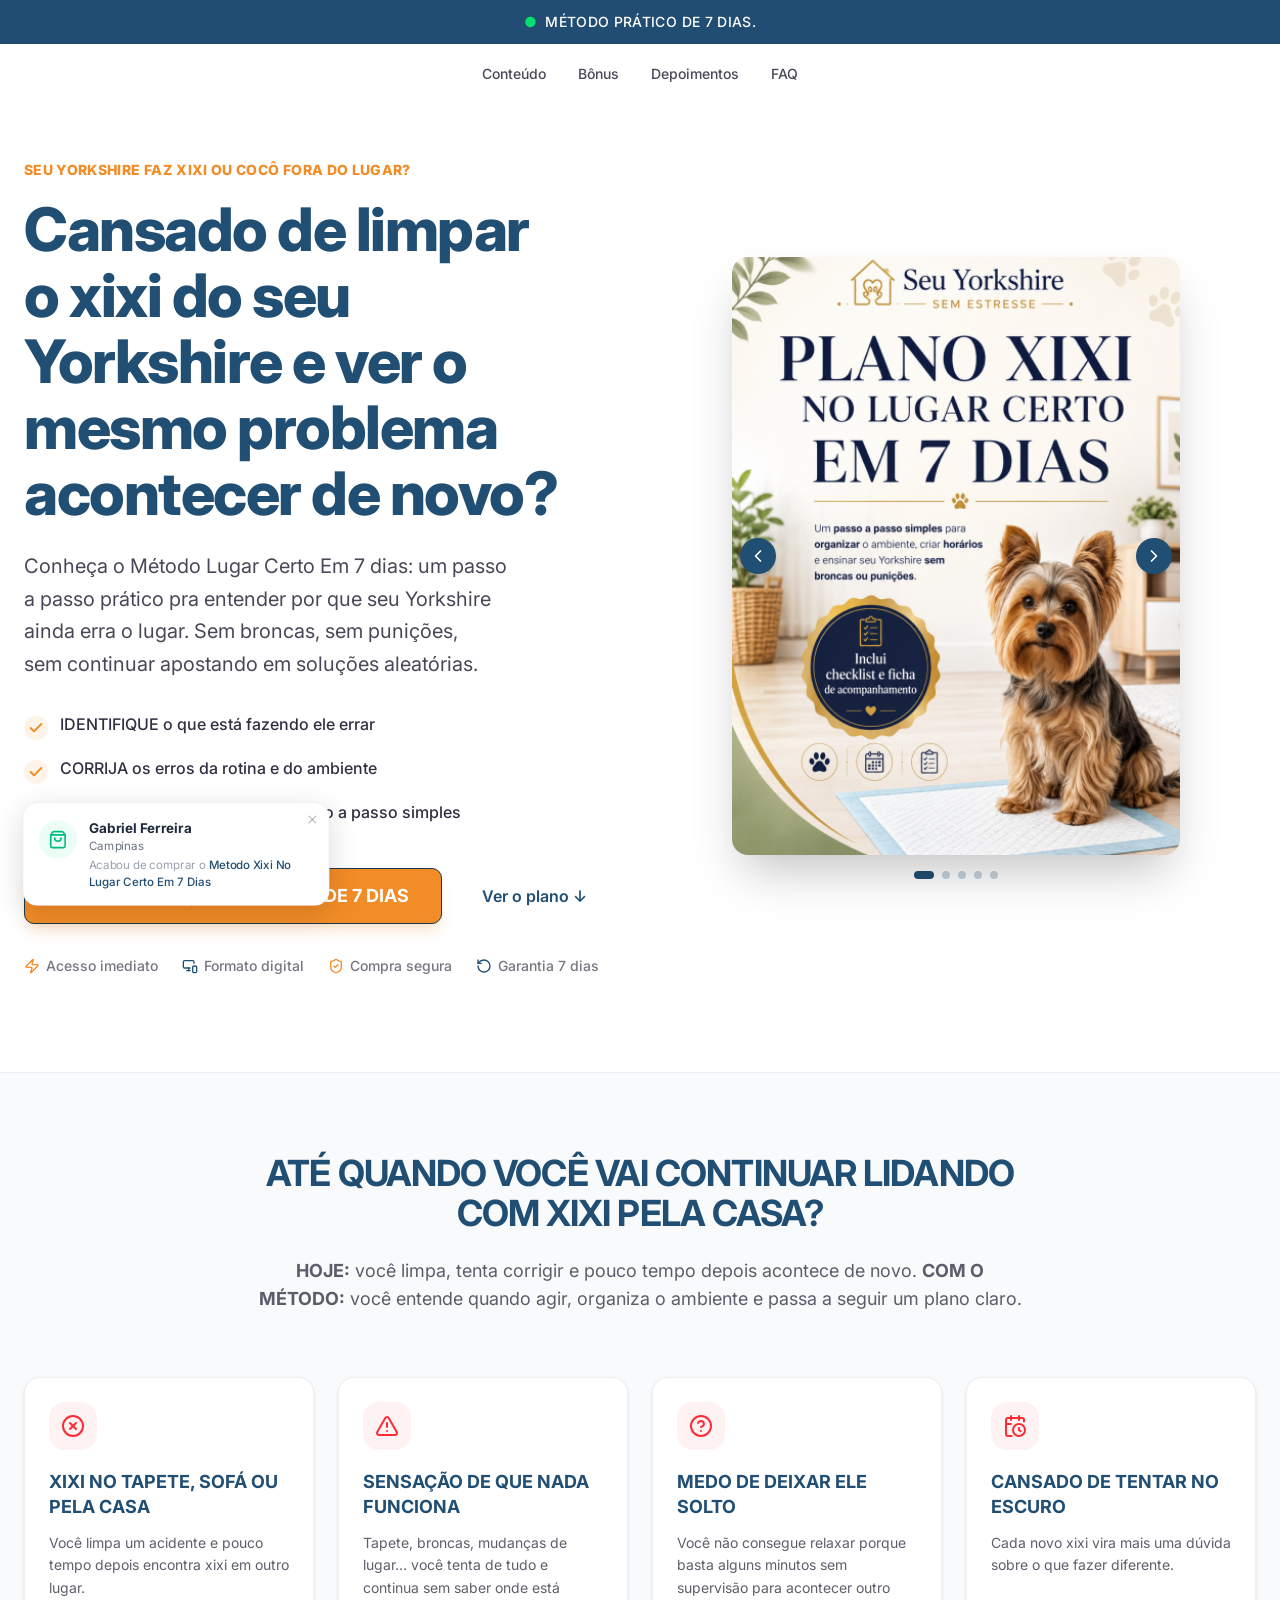
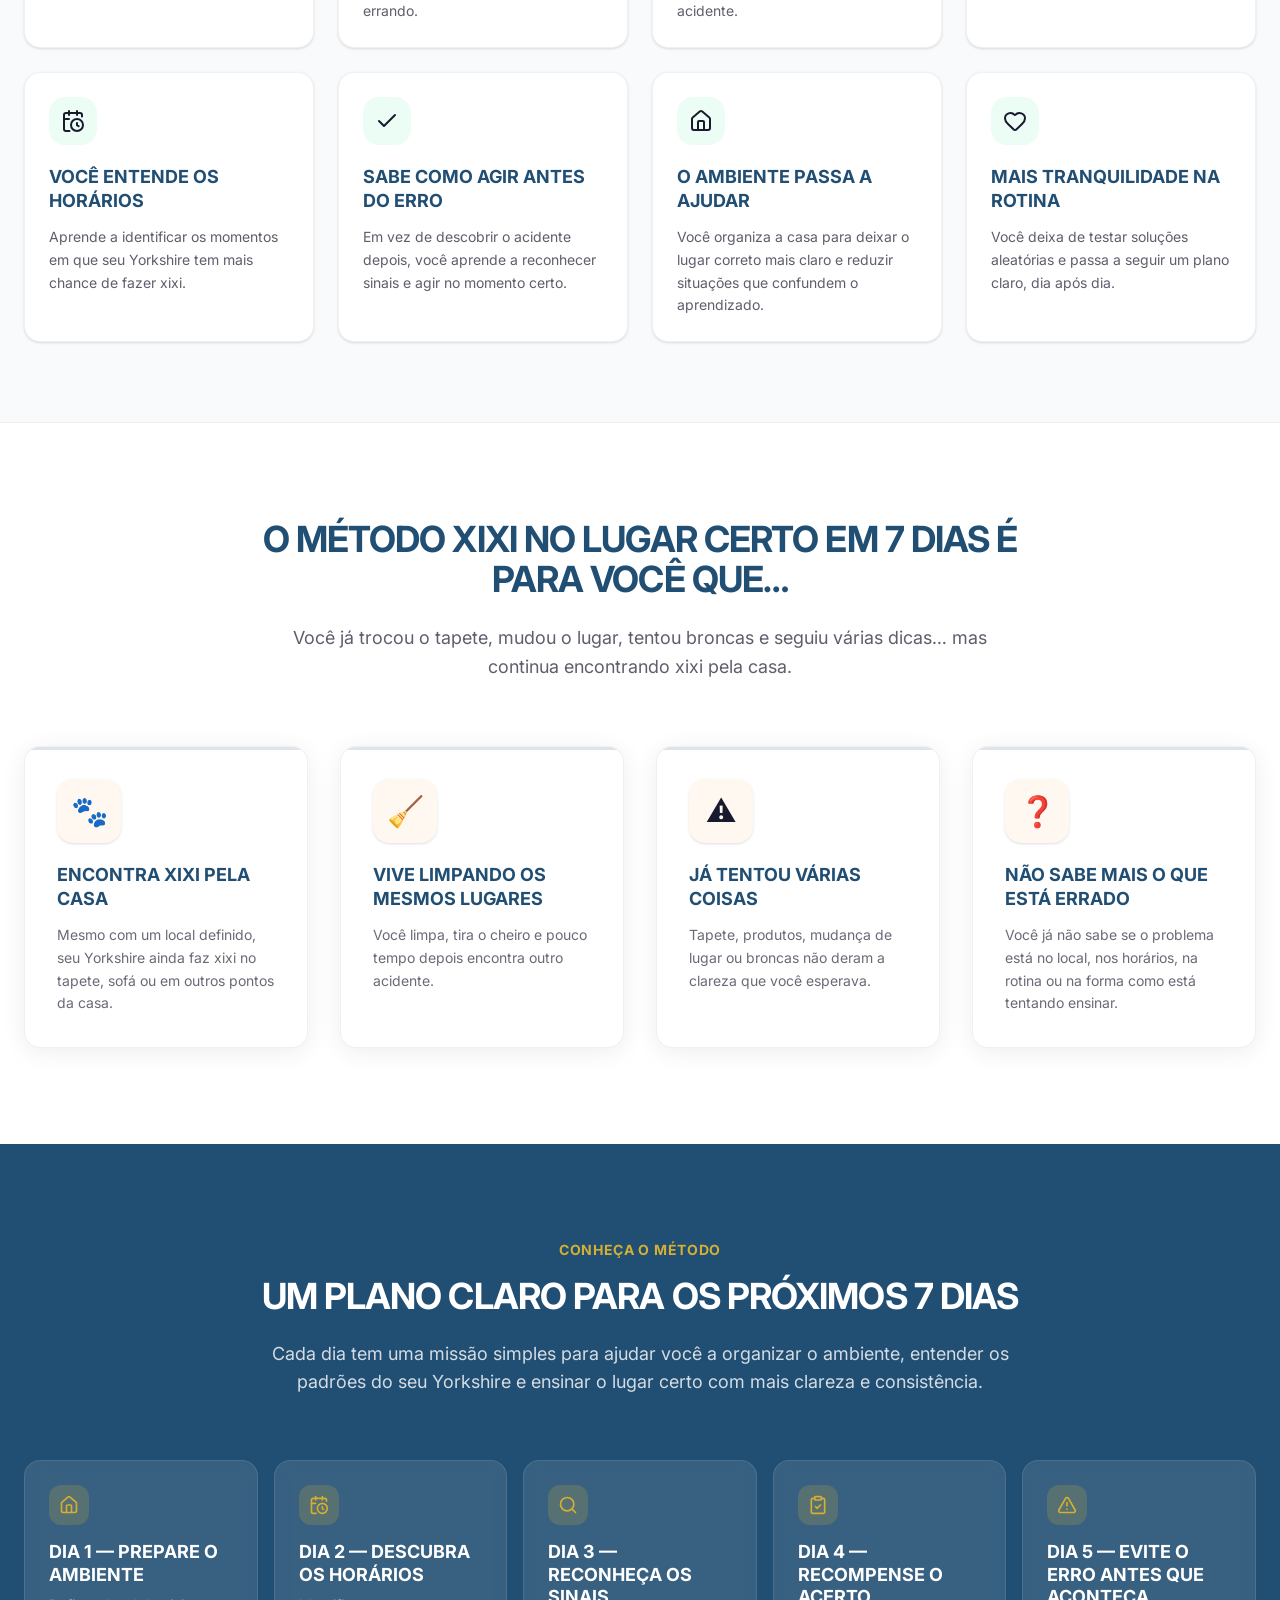
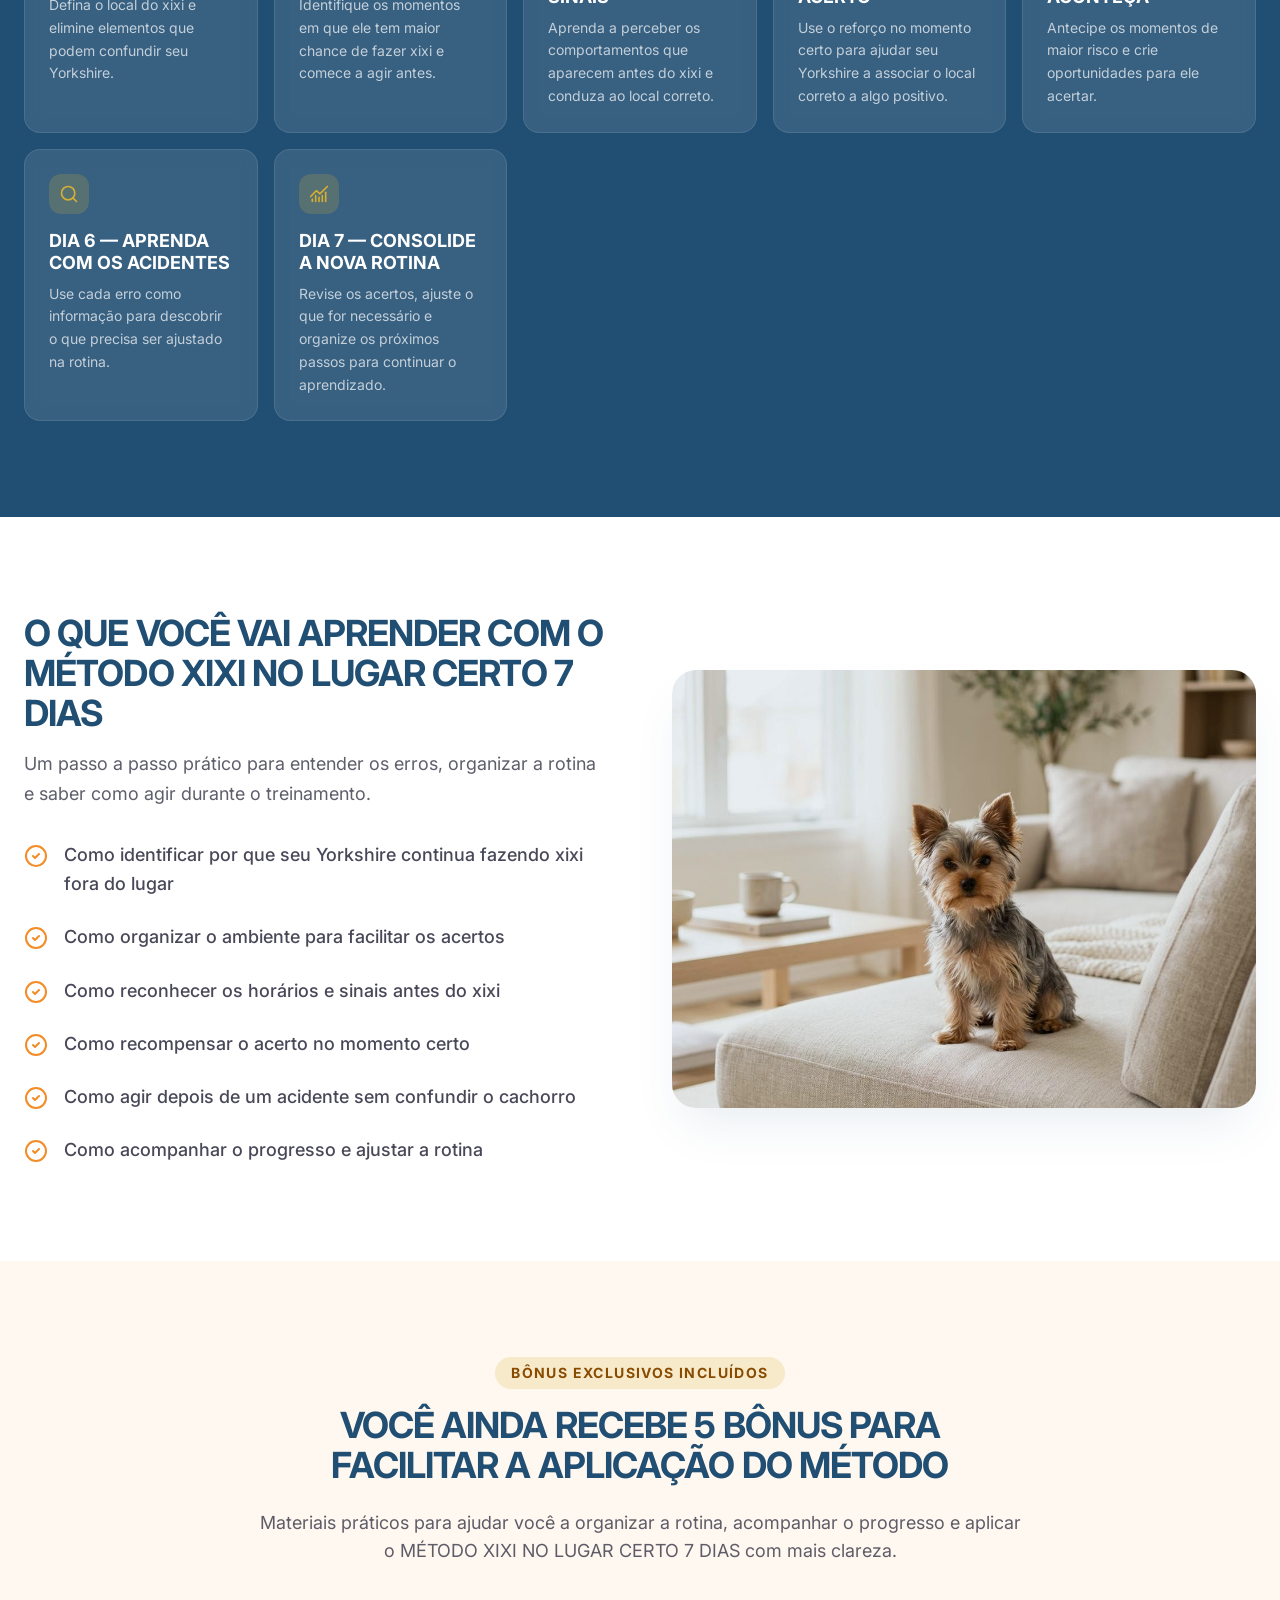
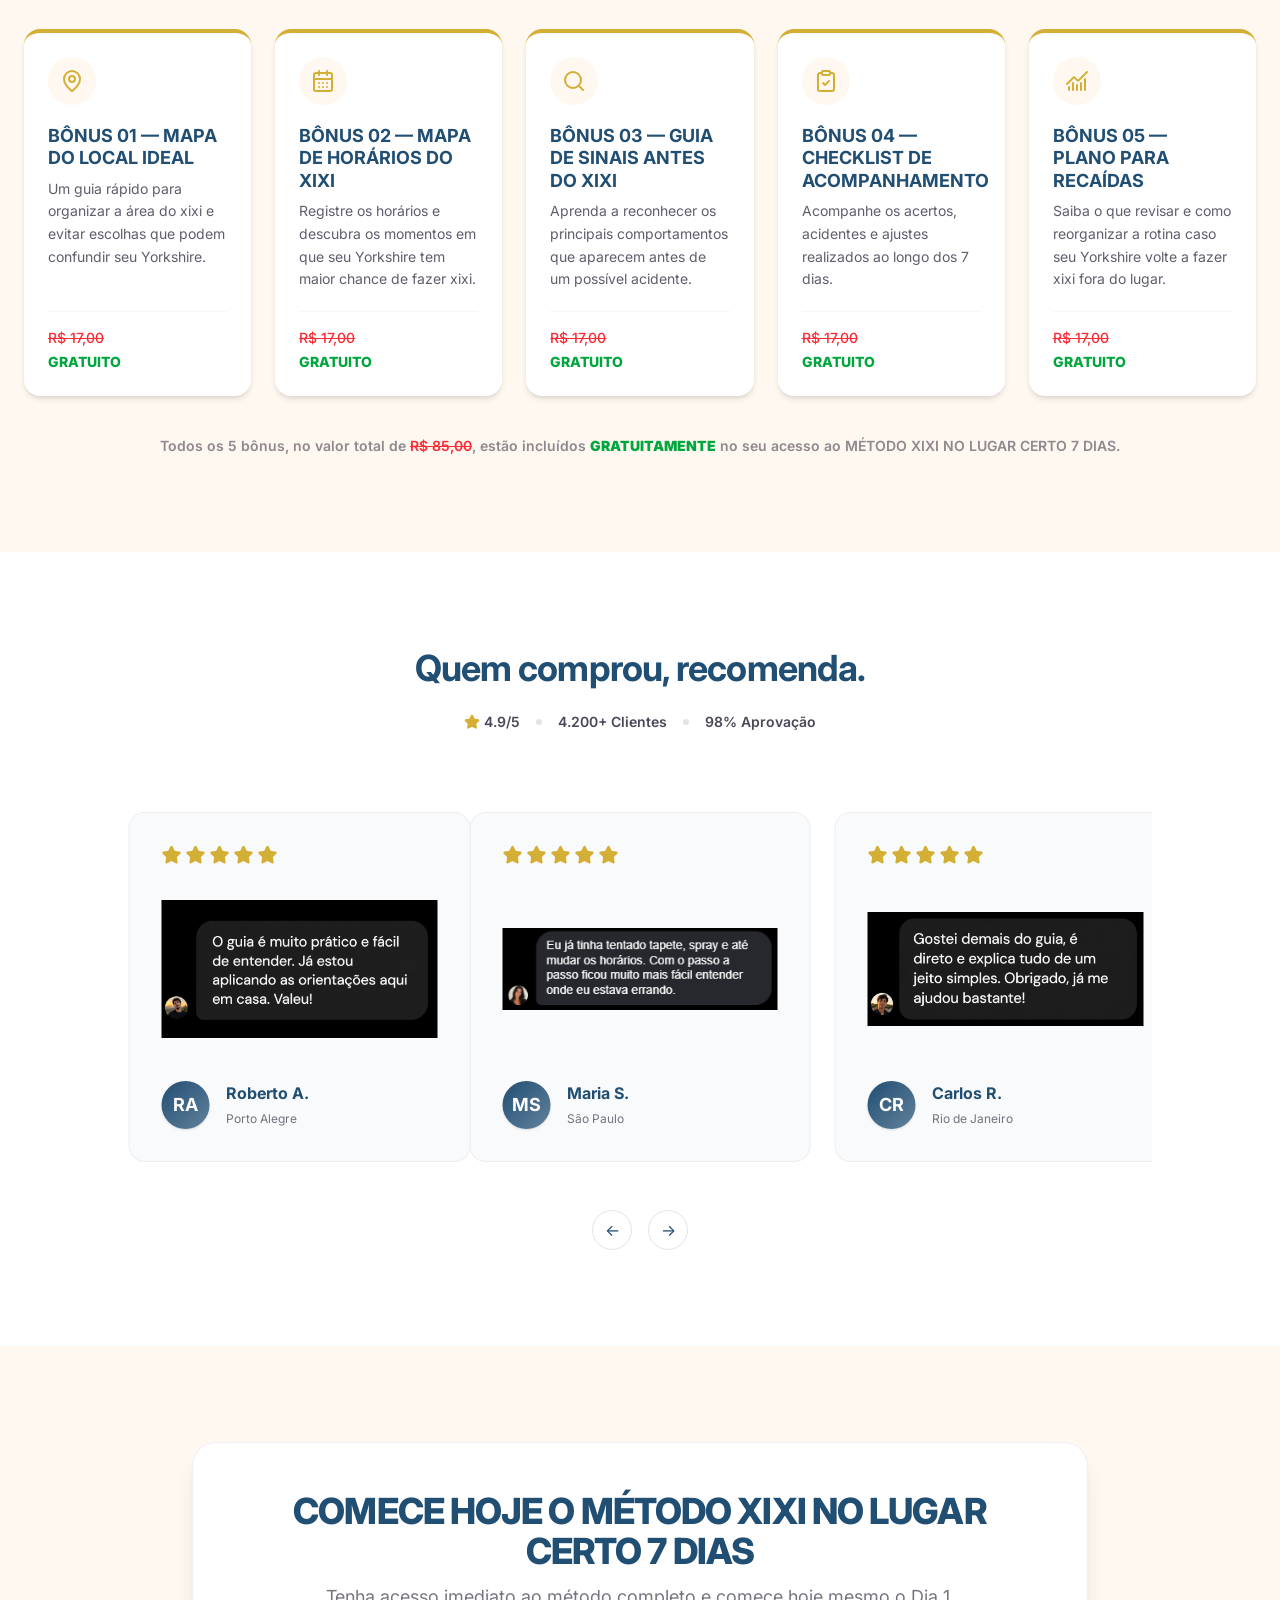
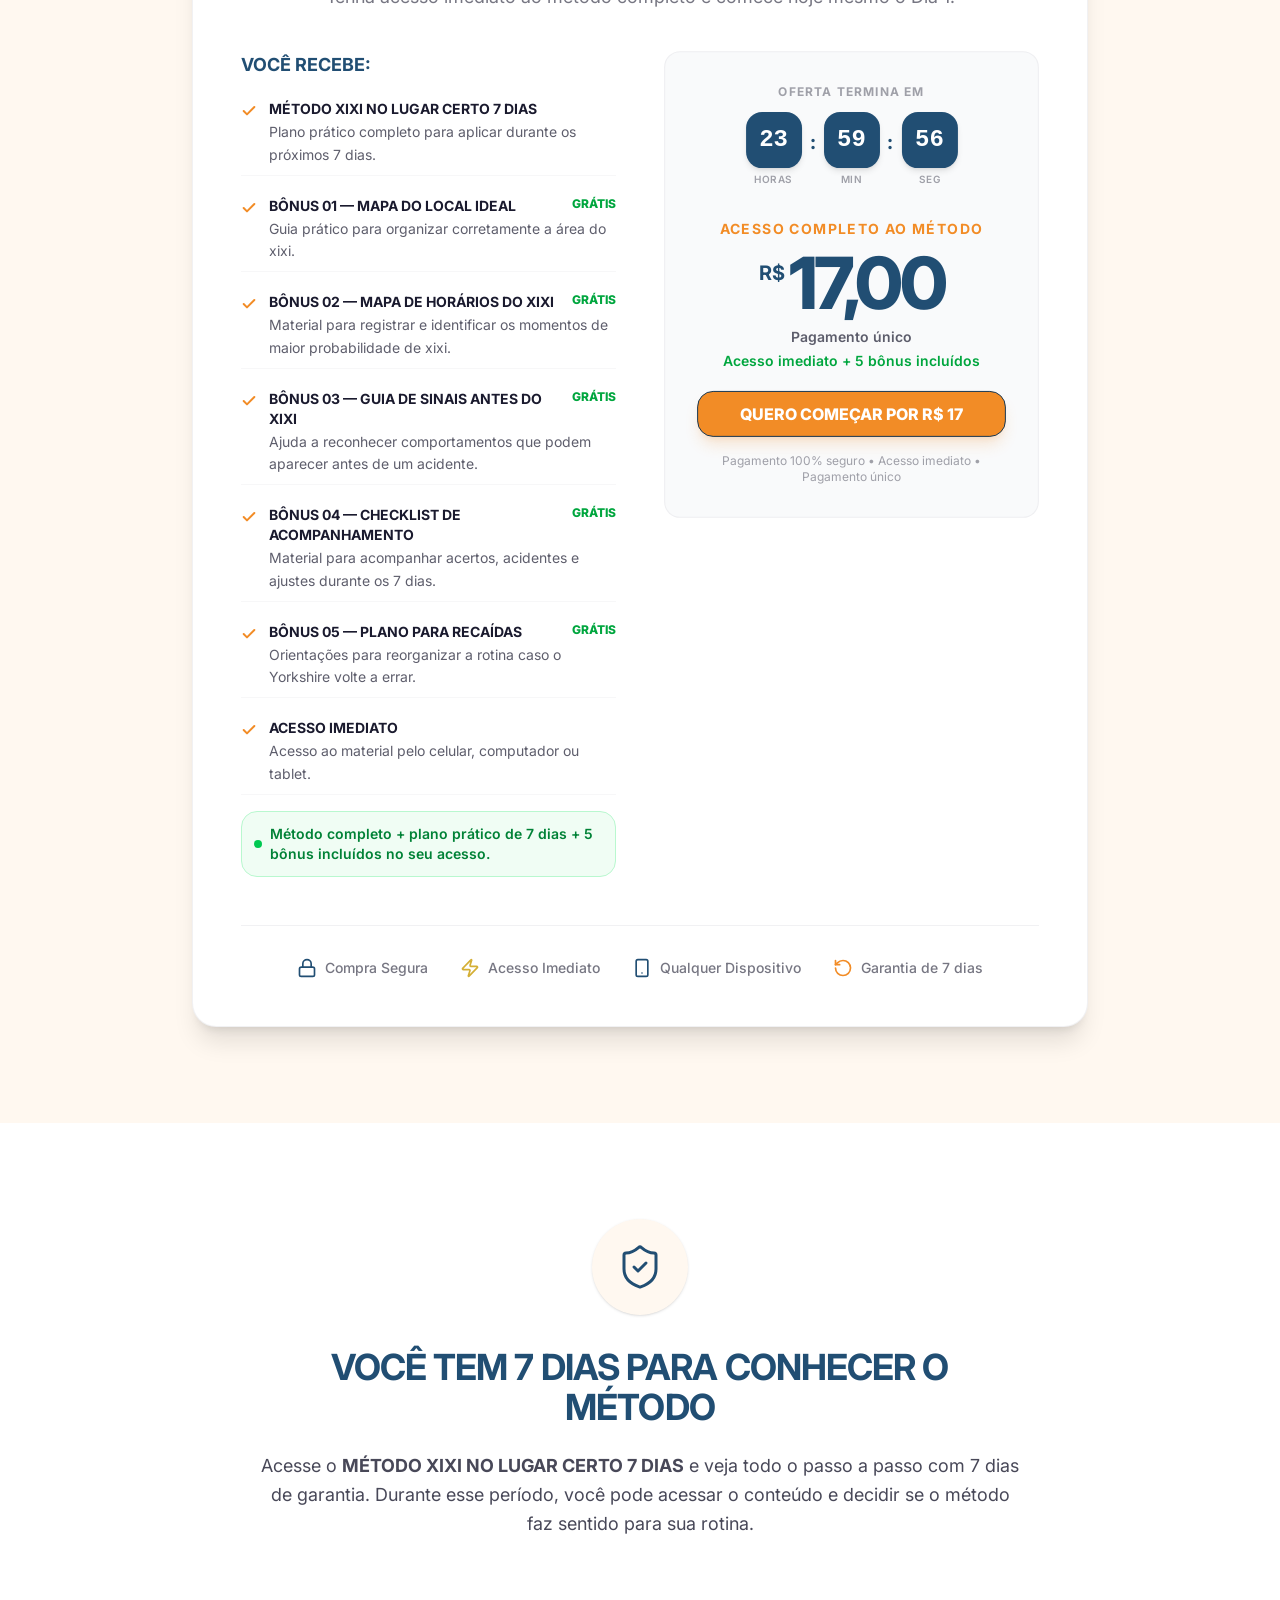
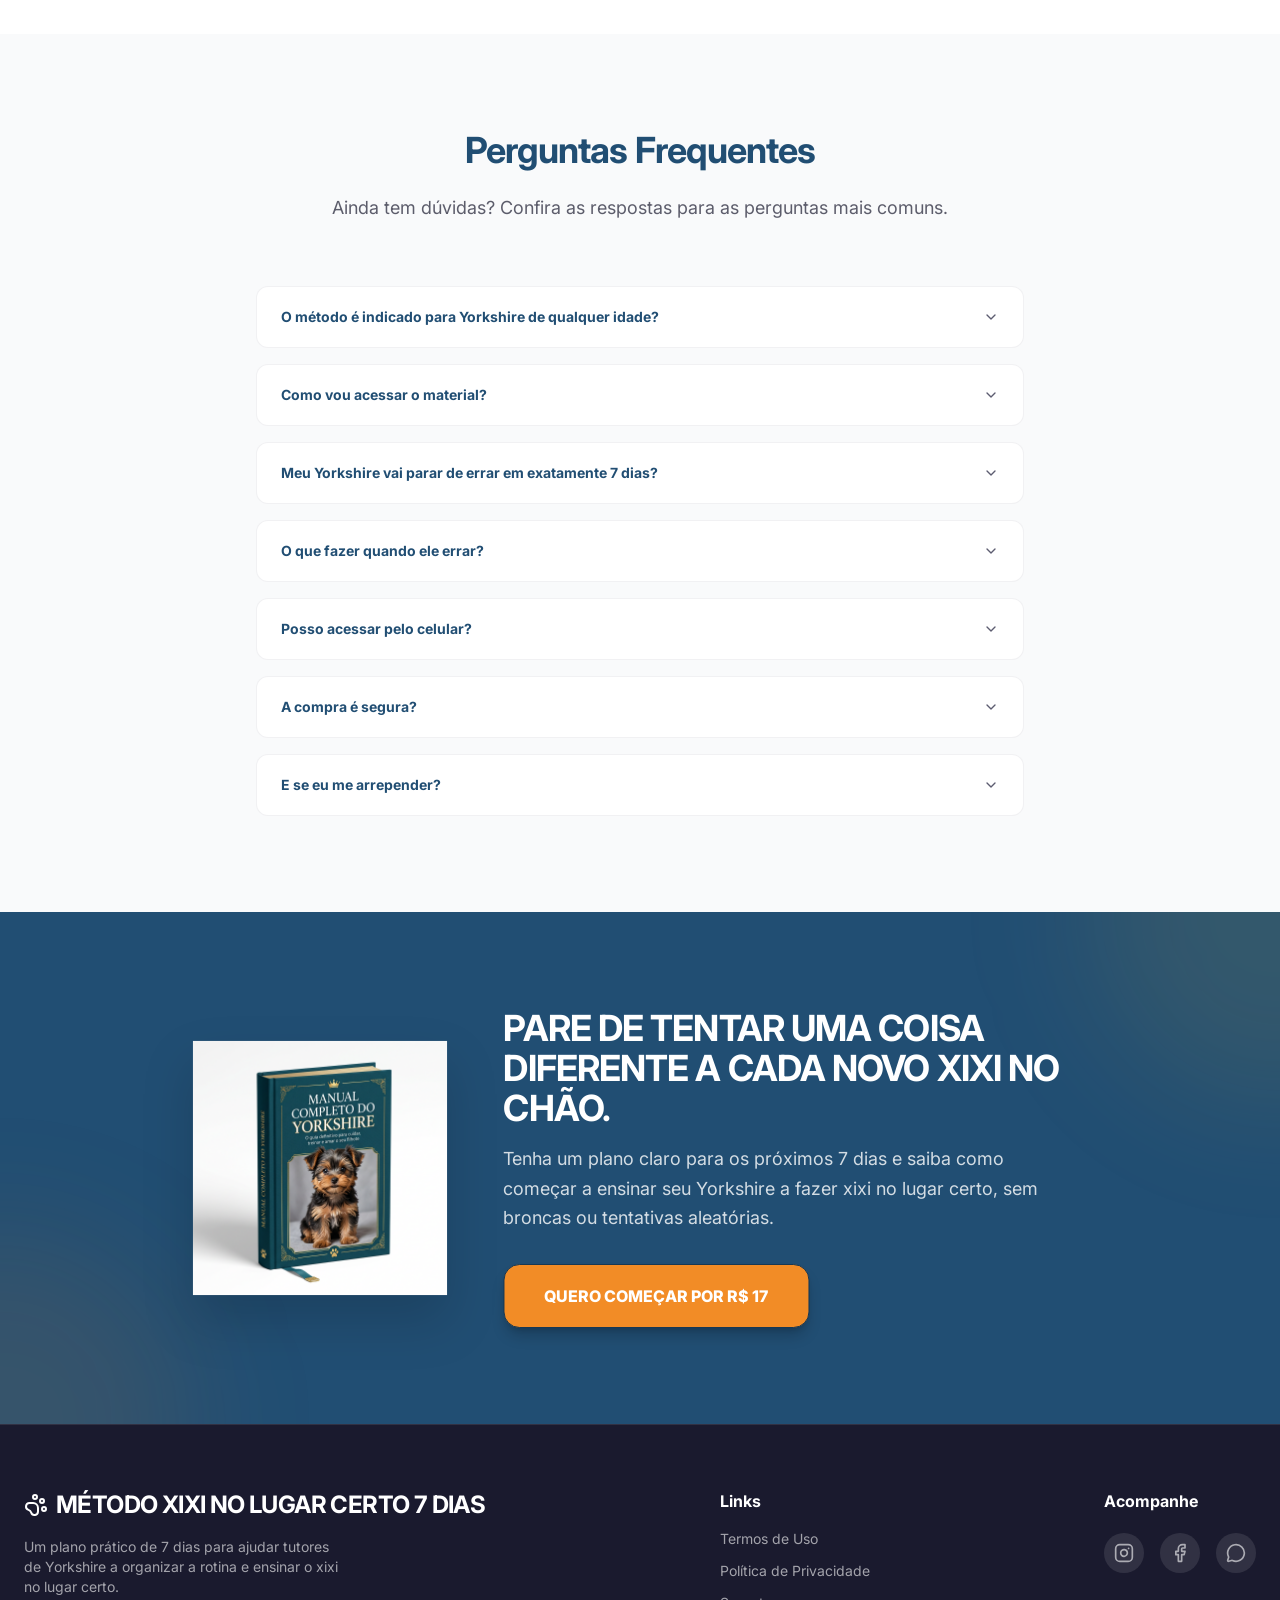
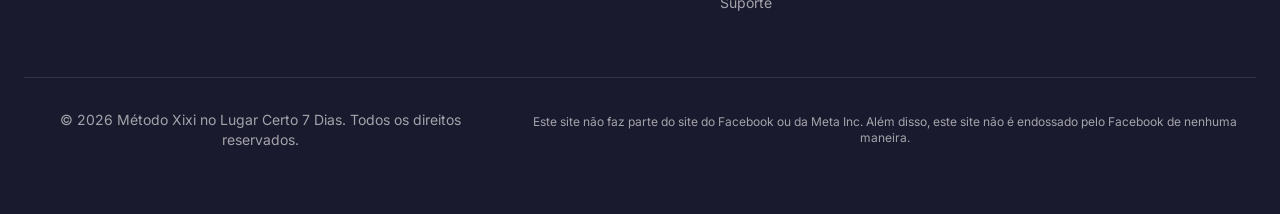
==== index.html @ b900b5ef "Publica site final" ====
<!doctype html>
<html lang="pt-BR">
  <head>
    <meta charset="UTF-8" />
    <meta name="viewport" content="width=device-width, initial-scale=1.0, maximum-scale=1.0, user-scalable=no" />
    <title>Manual Completo do Yorkshire Terrier | Guia Premium de Cuidados</title>
    <meta name="description" content="Aprenda tudo sobre alimentação, educação, saúde e rotina do seu Yorkshire. Guia completo com mais de 4.200 tutores satisfeitos." />
    <meta property="og:title" content="Manual Completo do Yorkshire Terrier" />
    <meta property="og:description" content="Guia completo com mais de 4.200 tutores satisfeitos." />
    <meta property="og:type" content="website" />
    <!-- Meta Pixel Code -->
    <script>
    !function(f,b,e,v,n,t,s)
    {if(f.fbq)return;n=f.fbq=function(){n.callMethod?
    n.callMethod.apply(n,arguments):n.queue.push(arguments)};
    if(!f._fbq)f._fbq=n;n.push=n;n.loaded=!0;n.version='2.0';
    n.queue=[];t=b.createElement(e);t.async=!0;
    t.src=v;s=b.getElementsByTagName(e)[0];
    s.parentNode.insertBefore(t,s)}(window, document,'script',
    'https://connect.facebook.net/en_US/fbevents.js');
    fbq('init', '1737815324204688');
    fbq('track', 'PageView');
    </script>
    <!-- End Meta Pixel Code -->
    <script type="module" crossorigin src="/assets/index-HGggPgaf.js"></script>
    <link rel="stylesheet" crossorigin href="/assets/index-C_XGtfu9.css">
  </head>
  <body>
    <noscript>
      <img
        height="1"
        width="1"
        style="display:none"
        src="https://www.facebook.com/tr?id=1737815324204688&ev=PageView&noscript=1"
        alt=""
      />
    </noscript>
    <div id="root"></div>
    <!-- UTMify -->
    <script
      src="https://cdn.utmify.com.br/scripts/utms/latest.js"
      data-utmify-prevent-xcod-sck
      data-utmify-prevent-subids
      async
      defer
    ></script>
  </body>
</html>
---- assets/index-C_XGtfu9.css ----
@import"https://fonts.googleapis.com/css2?family=Inter:wght@400;500;600;700;800&display=swap";@layer components;@layer properties{@supports (((-webkit-hyphens:none)) and (not (margin-trim:inline))) or ((-moz-orient:inline) and (not (color:rgb(from red r g b)))){*,:before,:after,::backdrop{--tw-translate-x:0;--tw-translate-y:0;--tw-translate-z:0;--tw-scale-x:1;--tw-scale-y:1;--tw-scale-z:1;--tw-rotate-x:initial;--tw-rotate-y:initial;--tw-rotate-z:initial;--tw-skew-x:initial;--tw-skew-y:initial;--tw-pan-x:initial;--tw-pan-y:initial;--tw-pinch-zoom:initial;--tw-space-y-reverse:0;--tw-space-x-reverse:0;--tw-divide-x-reverse:0;--tw-border-style:solid;--tw-divide-y-reverse:0;--tw-gradient-position:initial;--tw-gradient-from:#0000;--tw-gradient-via:#0000;--tw-gradient-to:#0000;--tw-gradient-stops:initial;--tw-gradient-via-stops:initial;--tw-gradient-from-position:0%;--tw-gradient-via-position:50%;--tw-gradient-to-position:100%;--tw-leading:initial;--tw-font-weight:initial;--tw-tracking:initial;--tw-ordinal:initial;--tw-slashed-zero:initial;--tw-numeric-figure:initial;--tw-numeric-spacing:initial;--tw-numeric-fraction:initial;--tw-shadow:0 0 #0000;--tw-shadow-color:initial;--tw-shadow-alpha:100%;--tw-inset-shadow:0 0 #0000;--tw-inset-shadow-color:initial;--tw-inset-shadow-alpha:100%;--tw-ring-color:initial;--tw-ring-shadow:0 0 #0000;--tw-inset-ring-color:initial;--tw-inset-ring-shadow:0 0 #0000;--tw-ring-inset:initial;--tw-ring-offset-width:0px;--tw-ring-offset-color:#fff;--tw-ring-offset-shadow:0 0 #0000;--tw-outline-style:solid;--tw-blur:initial;--tw-brightness:initial;--tw-contrast:initial;--tw-grayscale:initial;--tw-hue-rotate:initial;--tw-invert:initial;--tw-opacity:initial;--tw-saturate:initial;--tw-sepia:initial;--tw-drop-shadow:initial;--tw-drop-shadow-color:initial;--tw-drop-shadow-alpha:100%;--tw-drop-shadow-size:initial;--tw-backdrop-blur:initial;--tw-backdrop-brightness:initial;--tw-backdrop-contrast:initial;--tw-backdrop-grayscale:initial;--tw-backdrop-hue-rotate:initial;--tw-backdrop-invert:initial;--tw-backdrop-opacity:initial;--tw-backdrop-saturate:initial;--tw-backdrop-sepia:initial;--tw-duration:initial;--tw-ease:initial;--tw-content:"";--tw-animation-delay:0s;--tw-animation-direction:normal;--tw-animation-duration:initial;--tw-animation-fill-mode:none;--tw-animation-iteration-count:1;--tw-enter-blur:0;--tw-enter-opacity:1;--tw-enter-rotate:0;--tw-enter-scale:1;--tw-enter-translate-x:0;--tw-enter-translate-y:0;--tw-exit-blur:0;--tw-exit-opacity:1;--tw-exit-rotate:0;--tw-exit-scale:1;--tw-exit-translate-x:0;--tw-exit-translate-y:0}}}@layer theme{:root,:host{--color-red-50:oklch(97.1% .013 17.38);--color-red-300:oklch(80.8% .114 19.571);--color-red-400:oklch(70.4% .191 22.216);--color-red-500:oklch(63.7% .237 25.331);--color-red-600:oklch(57.7% .245 27.325);--color-yellow-800:oklch(47.6% .114 61.907);--color-green-50:oklch(98.2% .018 155.826);--color-green-200:oklch(92.5% .084 155.995);--color-green-400:oklch(79.2% .209 151.711);--color-green-500:oklch(72.3% .219 149.579);--color-green-600:oklch(62.7% .194 149.214);--color-green-700:oklch(52.7% .154 150.069);--color-emerald-50:oklch(97.9% .021 166.113);--color-emerald-500:oklch(69.6% .17 162.48);--color-gray-50:oklch(98.5% .002 247.839);--color-gray-300:oklch(87.2% .01 258.338);--color-gray-400:oklch(70.7% .022 261.325);--color-gray-500:oklch(55.1% .027 264.364);--color-gray-600:oklch(44.6% .03 256.802);--color-gray-800:oklch(27.8% .033 256.848);--color-gray-900:oklch(21% .034 264.665);--color-black:#000;--color-white:#fff;--spacing:.25rem;--container-xs:20rem;--container-sm:24rem;--container-md:28rem;--container-lg:32rem;--container-xl:36rem;--container-2xl:42rem;--container-3xl:48rem;--container-4xl:56rem;--container-5xl:64rem;--text-xs:.75rem;--text-xs--line-height:calc(1 / .75);--text-sm:.875rem;--text-sm--line-height:calc(1.25 / .875);--text-base:1rem;--text-base--line-height: 1.5 ;--text-lg:1.125rem;--text-lg--line-height:calc(1.75 / 1.125);--text-xl:1.25rem;--text-xl--line-height:calc(1.75 / 1.25);--text-2xl:1.5rem;--text-2xl--line-height:calc(2 / 1.5);--text-3xl:1.875rem;--text-3xl--line-height: 1.2 ;--text-4xl:2.25rem;--text-4xl--line-height:calc(2.5 / 2.25);--text-5xl:3rem;--text-5xl--line-height:1;--text-6xl:3.75rem;--text-6xl--line-height:1;--text-7xl:4.5rem;--text-7xl--line-height:1;--font-weight-normal:400;--font-weight-medium:500;--font-weight-semibold:600;--font-weight-bold:700;--font-weight-extrabold:800;--tracking-tighter:-.05em;--tracking-tight:-.025em;--tracking-wide:.025em;--tracking-wider:.05em;--tracking-widest:.1em;--leading-tight:1.25;--leading-snug:1.375;--leading-normal:1.5;--leading-relaxed:1.625;--radius-2xl:1rem;--radius-3xl:1.5rem;--drop-shadow-2xl:0 25px 25px #00000026;--ease-in:cubic-bezier(.4, 0, 1, 1);--ease-out:cubic-bezier(0, 0, .2, 1);--ease-in-out:cubic-bezier(.4, 0, .2, 1);--animate-spin:spin 1s linear infinite;--animate-pulse:pulse 2s cubic-bezier(.4, 0, .6, 1) infinite;--blur-sm:8px;--blur-md:12px;--blur-2xl:40px;--blur-3xl:64px;--aspect-video:16 / 9;--default-transition-duration:.15s;--default-transition-timing-function:cubic-bezier(.4, 0, .2, 1);--default-font-family:var(--app-font-sans);--default-mono-font-family:var(--app-font-mono);--color-border:hsl(var(--border))}}@layer base{*,:after,:before,::backdrop{box-sizing:border-box;border:0 solid;margin:0;padding:0}::file-selector-button{box-sizing:border-box;border:0 solid;margin:0;padding:0}html,:host{-webkit-text-size-adjust:100%;tab-size:4;line-height:1.5;font-family:var(--default-font-family,ui-sans-serif, system-ui, sans-serif, "Apple Color Emoji", "Segoe UI Emoji", "Segoe UI Symbol", "Noto Color Emoji");font-feature-settings:var(--default-font-feature-settings,normal);font-variation-settings:var(--default-font-variation-settings,normal);-webkit-tap-highlight-color:transparent}hr{height:0;color:inherit;border-top-width:1px}abbr:where([title]){-webkit-text-decoration:underline dotted;text-decoration:underline dotted}h1,h2,h3,h4,h5,h6{font-size:inherit;font-weight:inherit}a{color:inherit;-webkit-text-decoration:inherit;text-decoration:inherit}b,strong{font-weight:bolder}code,kbd,samp,pre{font-family:var(--default-mono-font-family,ui-monospace, SFMono-Regular, Menlo, Monaco, Consolas, "Liberation Mono", "Courier New", monospace);font-feature-settings:var(--default-mono-font-feature-settings,normal);font-variation-settings:var(--default-mono-font-variation-settings,normal);font-size:1em}small{font-size:80%}sub,sup{vertical-align:baseline;font-size:75%;line-height:0;position:relative}sub{bottom:-.25em}sup{top:-.5em}table{text-indent:0;border-color:inherit;border-collapse:collapse}:-moz-focusring{outline:auto}progress{vertical-align:baseline}summary{display:list-item}ol,ul,menu{list-style:none}img,svg,video,canvas,audio,iframe,embed,object{vertical-align:middle;display:block}img,video{max-width:100%;height:auto}button,input,select,optgroup,textarea{font:inherit;font-feature-settings:inherit;font-variation-settings:inherit;letter-spacing:inherit;color:inherit;opacity:1;background-color:#0000;border-radius:0}::file-selector-button{font:inherit;font-feature-settings:inherit;font-variation-settings:inherit;letter-spacing:inherit;color:inherit;opacity:1;background-color:#0000;border-radius:0}:where(select:is([multiple],[size])) optgroup{font-weight:bolder}:where(select:is([multiple],[size])) optgroup option{padding-inline-start:20px}::file-selector-button{margin-inline-end:4px}::placeholder{opacity:1}@supports (not ((-webkit-appearance:-apple-pay-button))) or (contain-intrinsic-size:1px){::placeholder{color:currentColor}@supports (color:color-mix(in lab,red,red)){::placeholder{color:color-mix(in oklab,currentcolor 50%,transparent)}}}textarea{resize:vertical}::-webkit-search-decoration{-webkit-appearance:none}::-webkit-date-and-time-value{min-height:1lh;text-align:inherit}::-webkit-datetime-edit{display:inline-flex}::-webkit-datetime-edit-fields-wrapper{padding:0}::-webkit-datetime-edit{padding-block:0}::-webkit-datetime-edit-year-field{padding-block:0}::-webkit-datetime-edit-month-field{padding-block:0}::-webkit-datetime-edit-day-field{padding-block:0}::-webkit-datetime-edit-hour-field{padding-block:0}::-webkit-datetime-edit-minute-field{padding-block:0}::-webkit-datetime-edit-second-field{padding-block:0}::-webkit-datetime-edit-millisecond-field{padding-block:0}::-webkit-datetime-edit-meridiem-field{padding-block:0}::-webkit-calendar-picker-indicator{line-height:1}:-moz-ui-invalid{box-shadow:none}button,input:where([type=button],[type=reset],[type=submit]){appearance:button}::file-selector-button{appearance:button}::-webkit-inner-spin-button{height:auto}::-webkit-outer-spin-button{height:auto}[hidden]:where(:not([hidden=until-found])){display:none!important}*{border-color:hsl(var(--border))}body{background-color:hsl(var(--background));font-family:var(--app-font-sans);color:hsl(var(--foreground));-webkit-font-smoothing:antialiased;-moz-osx-font-smoothing:grayscale}body ::selection{background-color:hsl(var(--primary))}@supports (color:color-mix(in lab,red,red)){body ::selection{background-color:color-mix(in oklab,hsl(var(--primary)) 20%,transparent)}}body::selection{background-color:hsl(var(--primary))}@supports (color:color-mix(in lab,red,red)){body::selection{background-color:color-mix(in oklab,hsl(var(--primary)) 20%,transparent)}}body ::selection{color:hsl(var(--primary))}body::selection{color:hsl(var(--primary))}html{scroll-behavior:smooth}}@layer utilities{.\@container\/field-group{container:field-group/inline-size}.\@container{container-type:inline-size}.pointer-events-auto{pointer-events:auto}.pointer-events-none{pointer-events:none}.collapse{visibility:collapse}.invisible{visibility:hidden}.visible{visibility:visible}.sr-only{clip-path:inset(50%);white-space:nowrap;border-width:0;width:1px;height:1px;margin:-1px;padding:0;position:absolute;overflow:hidden}.not-sr-only{clip-path:none;white-space:normal;width:auto;height:auto;margin:0;padding:0;position:static;overflow:visible}.absolute{position:absolute}.fixed{position:fixed}.relative{position:relative}.static{position:static}.sticky{position:sticky}.inset-0{inset:0}.inset-x-0{inset-inline:0}.inset-y-0{inset-block:0}.-top-6{top:calc(var(--spacing) * -6)}.-top-12{top:calc(var(--spacing) * -12)}.top-0{top:0}.top-1\.5{top:calc(var(--spacing) * 1.5)}.top-1\/2{top:50%}.top-2{top:calc(var(--spacing) * 2)}.top-2\.5{top:calc(var(--spacing) * 2.5)}.top-3\.5{top:calc(var(--spacing) * 3.5)}.top-4{top:calc(var(--spacing) * 4)}.top-11{top:calc(var(--spacing) * 11)}.top-\[1px\]{top:1px}.top-\[50\%\]{top:50%}.top-\[60\%\]{top:60%}.top-full{top:100%}.-right-6{right:calc(var(--spacing) * -6)}.-right-12{right:calc(var(--spacing) * -12)}.right-0{right:0}.right-1{right:var(--spacing)}.right-2{right:calc(var(--spacing) * 2)}.right-2\.5{right:calc(var(--spacing) * 2.5)}.right-3{right:calc(var(--spacing) * 3)}.right-4{right:calc(var(--spacing) * 4)}.-bottom-6{bottom:calc(var(--spacing) * -6)}.-bottom-12{bottom:calc(var(--spacing) * -12)}.bottom-0{bottom:0}.bottom-6{bottom:calc(var(--spacing) * 6)}.-left-6{left:calc(var(--spacing) * -6)}.-left-12{left:calc(var(--spacing) * -12)}.left-0{left:0}.left-1\/2{left:50%}.left-2{left:calc(var(--spacing) * 2)}.left-4{left:calc(var(--spacing) * 4)}.left-\[50\%\]{left:50%}.isolate{isolation:isolate}.isolation-auto{isolation:auto}.-z-10{z-index:-10}.z-10{z-index:10}.z-20{z-index:20}.z-40{z-index:40}.z-50{z-index:50}.z-\[1\]{z-index:1}.z-\[60\]{z-index:60}.z-\[100\]{z-index:100}.z-\[9999\]{z-index:9999}.order-first{order:-9999}.order-last{order:9999}.container{width:100%}@media(min-width:40rem){.container{max-width:40rem}}@media(min-width:48rem){.container{max-width:48rem}}@media(min-width:64rem){.container{max-width:64rem}}@media(min-width:80rem){.container{max-width:80rem}}@media(min-width:96rem){.container{max-width:96rem}}.\!m-0{margin:0!important}.-mx-1{margin-inline:calc(var(--spacing) * -1)}.mx-2{margin-inline:calc(var(--spacing) * 2)}.mx-3\.5{margin-inline:calc(var(--spacing) * 3.5)}.mx-4{margin-inline:calc(var(--spacing) * 4)}.mx-auto{margin-inline:auto}.-my-2{margin-block:calc(var(--spacing) * -2)}.my-0{margin-block:0}.my-0\.5{margin-block:calc(var(--spacing) * .5)}.my-1{margin-block:var(--spacing)}.prose{color:var(--tw-prose-body);max-width:65ch}.prose :where(p):not(:where([class~=not-prose],[class~=not-prose] *)){margin-top:1.25em;margin-bottom:1.25em}.prose :where([class~=lead]):not(:where([class~=not-prose],[class~=not-prose] *)){color:var(--tw-prose-lead);margin-top:1.2em;margin-bottom:1.2em;font-size:1.25em;line-height:1.6}.prose :where(a):not(:where([class~=not-prose],[class~=not-prose] *)){color:var(--tw-prose-links);font-weight:500;text-decoration:underline}.prose :where(strong):not(:where([class~=not-prose],[class~=not-prose] *)){color:var(--tw-prose-bold);font-weight:600}.prose :where(a strong):not(:where([class~=not-prose],[class~=not-prose] *)),.prose :where(blockquote strong):not(:where([class~=not-prose],[class~=not-prose] *)),.prose :where(thead th strong):not(:where([class~=not-prose],[class~=not-prose] *)){color:inherit}.prose :where(ol):not(:where([class~=not-prose],[class~=not-prose] *)){margin-top:1.25em;margin-bottom:1.25em;padding-inline-start:1.625em;list-style-type:decimal}.prose :where(ol[type=A]):not(:where([class~=not-prose],[class~=not-prose] *)){list-style-type:upper-alpha}.prose :where(ol[type=a]):not(:where([class~=not-prose],[class~=not-prose] *)){list-style-type:lower-alpha}.prose :where(ol[type=A s]):not(:where([class~=not-prose],[class~=not-prose] *)){list-style-type:upper-alpha}.prose :where(ol[type=a s]):not(:where([class~=not-prose],[class~=not-prose] *)){list-style-type:lower-alpha}.prose :where(ol[type=I]):not(:where([class~=not-prose],[class~=not-prose] *)){list-style-type:upper-roman}.prose :where(ol[type=i]):not(:where([class~=not-prose],[class~=not-prose] *)){list-style-type:lower-roman}.prose :where(ol[type=I s]):not(:where([class~=not-prose],[class~=not-prose] *)){list-style-type:upper-roman}.prose :where(ol[type=i s]):not(:where([class~=not-prose],[class~=not-prose] *)){list-style-type:lower-roman}.prose :where(ol[type="1"]):not(:where([class~=not-prose],[class~=not-prose] *)){list-style-type:decimal}.prose :where(ul):not(:where([class~=not-prose],[class~=not-prose] *)){margin-top:1.25em;margin-bottom:1.25em;padding-inline-start:1.625em;list-style-type:disc}.prose :where(ol>li):not(:where([class~=not-prose],[class~=not-prose] *))::marker{color:var(--tw-prose-counters);font-weight:400}.prose :where(ul>li):not(:where([class~=not-prose],[class~=not-prose] *))::marker{color:var(--tw-prose-bullets)}.prose :where(dt):not(:where([class~=not-prose],[class~=not-prose] *)){color:var(--tw-prose-headings);margin-top:1.25em;font-weight:600}.prose :where(hr):not(:where([class~=not-prose],[class~=not-prose] *)){border-color:var(--tw-prose-hr);border-top-width:1px;margin-top:3em;margin-bottom:3em}.prose :where(blockquote):not(:where([class~=not-prose],[class~=not-prose] *)){color:var(--tw-prose-quotes);border-inline-start-width:.25rem;border-inline-start-color:var(--tw-prose-quote-borders);quotes:"“""”""‘""’";margin-top:1.6em;margin-bottom:1.6em;padding-inline-start:1em;font-style:italic;font-weight:500}.prose :where(blockquote p:first-of-type):not(:where([class~=not-prose],[class~=not-prose] *)):before{content:open-quote}.prose :where(blockquote p:last-of-type):not(:where([class~=not-prose],[class~=not-prose] *)):after{content:close-quote}.prose :where(h1):not(:where([class~=not-prose],[class~=not-prose] *)){color:var(--tw-prose-headings);margin-top:0;margin-bottom:.888889em;font-size:2.25em;font-weight:800;line-height:1.11111}.prose :where(h1 strong):not(:where([class~=not-prose],[class~=not-prose] *)){color:inherit;font-weight:900}.prose :where(h2):not(:where([class~=not-prose],[class~=not-prose] *)){color:var(--tw-prose-headings);margin-top:2em;margin-bottom:1em;font-size:1.5em;font-weight:700;line-height:1.33333}.prose :where(h2 strong):not(:where([class~=not-prose],[class~=not-prose] *)){color:inherit;font-weight:800}.prose :where(h3):not(:where([class~=not-prose],[class~=not-prose] *)){color:var(--tw-prose-headings);margin-top:1.6em;margin-bottom:.6em;font-size:1.25em;font-weight:600;line-height:1.6}.prose :where(h3 strong):not(:where([class~=not-prose],[class~=not-prose] *)){color:inherit;font-weight:700}.prose :where(h4):not(:where([class~=not-prose],[class~=not-prose] *)){color:var(--tw-prose-headings);margin-top:1.5em;margin-bottom:.5em;font-weight:600;line-height:1.5}.prose :where(h4 strong):not(:where([class~=not-prose],[class~=not-prose] *)){color:inherit;font-weight:700}.prose :where(img):not(:where([class~=not-prose],[class~=not-prose] *)){margin-top:2em;margin-bottom:2em}.prose :where(picture):not(:where([class~=not-prose],[class~=not-prose] *)){margin-top:2em;margin-bottom:2em;display:block}.prose :where(video):not(:where([class~=not-prose],[class~=not-prose] *)){margin-top:2em;margin-bottom:2em}.prose :where(kbd):not(:where([class~=not-prose],[class~=not-prose] *)){color:var(--tw-prose-kbd);box-shadow:0 0 0 1px var(--tw-prose-kbd-shadows),0 3px 0 var(--tw-prose-kbd-shadows);padding-top:.1875em;padding-inline-end:.375em;padding-bottom:.1875em;border-radius:.3125rem;padding-inline-start:.375em;font-family:inherit;font-size:.875em;font-weight:500}.prose :where(code):not(:where([class~=not-prose],[class~=not-prose] *)){color:var(--tw-prose-code);font-size:.875em;font-weight:600}.prose :where(code):not(:where([class~=not-prose],[class~=not-prose] *)):before,.prose :where(code):not(:where([class~=not-prose],[class~=not-prose] *)):after{content:"`"}.prose :where(a code):not(:where([class~=not-prose],[class~=not-prose] *)),.prose :where(h1 code):not(:where([class~=not-prose],[class~=not-prose] *)){color:inherit}.prose :where(h2 code):not(:where([class~=not-prose],[class~=not-prose] *)){color:inherit;font-size:.875em}.prose :where(h3 code):not(:where([class~=not-prose],[class~=not-prose] *)){color:inherit;font-size:.9em}.prose :where(h4 code):not(:where([class~=not-prose],[class~=not-prose] *)),.prose :where(blockquote code):not(:where([class~=not-prose],[class~=not-prose] *)),.prose :where(thead th code):not(:where([class~=not-prose],[class~=not-prose] *)){color:inherit}.prose :where(pre):not(:where([class~=not-prose],[class~=not-prose] *)){color:var(--tw-prose-pre-code);background-color:var(--tw-prose-pre-bg);padding-top:.857143em;padding-inline-end:1.14286em;padding-bottom:.857143em;border-radius:.375rem;margin-top:1.71429em;margin-bottom:1.71429em;padding-inline-start:1.14286em;font-size:.875em;font-weight:400;line-height:1.71429;overflow-x:auto}.prose :where(pre code):not(:where([class~=not-prose],[class~=not-prose] *)){font-weight:inherit;color:inherit;font-size:inherit;font-family:inherit;line-height:inherit;background-color:#0000;border-width:0;border-radius:0;padding:0}.prose :where(pre code):not(:where([class~=not-prose],[class~=not-prose] *)):before,.prose :where(pre code):not(:where([class~=not-prose],[class~=not-prose] *)):after{content:none}.prose :where(table):not(:where([class~=not-prose],[class~=not-prose] *)){table-layout:auto;width:100%;margin-top:2em;margin-bottom:2em;font-size:.875em;line-height:1.71429}.prose :where(thead):not(:where([class~=not-prose],[class~=not-prose] *)){border-bottom-width:1px;border-bottom-color:var(--tw-prose-th-borders)}.prose :where(thead th):not(:where([class~=not-prose],[class~=not-prose] *)){color:var(--tw-prose-headings);vertical-align:bottom;padding-inline-end:.571429em;padding-bottom:.571429em;padding-inline-start:.571429em;font-weight:600}.prose :where(tbody tr):not(:where([class~=not-prose],[class~=not-prose] *)){border-bottom-width:1px;border-bottom-color:var(--tw-prose-td-borders)}.prose :where(tbody tr:last-child):not(:where([class~=not-prose],[class~=not-prose] *)){border-bottom-width:0}.prose :where(tbody td):not(:where([class~=not-prose],[class~=not-prose] *)){vertical-align:baseline}.prose :where(tfoot):not(:where([class~=not-prose],[class~=not-prose] *)){border-top-width:1px;border-top-color:var(--tw-prose-th-borders)}.prose :where(tfoot td):not(:where([class~=not-prose],[class~=not-prose] *)){vertical-align:top}.prose :where(th,td):not(:where([class~=not-prose],[class~=not-prose] *)){text-align:start}.prose :where(figure>*):not(:where([class~=not-prose],[class~=not-prose] *)){margin-top:0;margin-bottom:0}.prose :where(figcaption):not(:where([class~=not-prose],[class~=not-prose] *)){color:var(--tw-prose-captions);margin-top:.857143em;font-size:.875em;line-height:1.42857}.prose{--tw-prose-body:oklch(37.3% .034 259.733);--tw-prose-headings:oklch(21% .034 264.665);--tw-prose-lead:oklch(44.6% .03 256.802);--tw-prose-links:oklch(21% .034 264.665);--tw-prose-bold:oklch(21% .034 264.665);--tw-prose-counters:oklch(55.1% .027 264.364);--tw-prose-bullets:oklch(87.2% .01 258.338);--tw-prose-hr:oklch(92.8% .006 264.531);--tw-prose-quotes:oklch(21% .034 264.665);--tw-prose-quote-borders:oklch(92.8% .006 264.531);--tw-prose-captions:oklch(55.1% .027 264.364);--tw-prose-kbd:oklch(21% .034 264.665);--tw-prose-kbd-shadows:oklab(21% -.00316127 -.0338527/.1);--tw-prose-code:oklch(21% .034 264.665);--tw-prose-pre-code:oklch(92.8% .006 264.531);--tw-prose-pre-bg:oklch(27.8% .033 256.848);--tw-prose-th-borders:oklch(87.2% .01 258.338);--tw-prose-td-borders:oklch(92.8% .006 264.531);--tw-prose-invert-body:oklch(87.2% .01 258.338);--tw-prose-invert-headings:#fff;--tw-prose-invert-lead:oklch(70.7% .022 261.325);--tw-prose-invert-links:#fff;--tw-prose-invert-bold:#fff;--tw-prose-invert-counters:oklch(70.7% .022 261.325);--tw-prose-invert-bullets:oklch(44.6% .03 256.802);--tw-prose-invert-hr:oklch(37.3% .034 259.733);--tw-prose-invert-quotes:oklch(96.7% .003 264.542);--tw-prose-invert-quote-borders:oklch(37.3% .034 259.733);--tw-prose-invert-captions:oklch(70.7% .022 261.325);--tw-prose-invert-kbd:#fff;--tw-prose-invert-kbd-shadows:#ffffff1a;--tw-prose-invert-code:#fff;--tw-prose-invert-pre-code:oklch(87.2% .01 258.338);--tw-prose-invert-pre-bg:#00000080;--tw-prose-invert-th-borders:oklch(44.6% .03 256.802);--tw-prose-invert-td-borders:oklch(37.3% .034 259.733);font-size:1rem;line-height:1.75}.prose :where(picture>img):not(:where([class~=not-prose],[class~=not-prose] *)){margin-top:0;margin-bottom:0}.prose :where(li):not(:where([class~=not-prose],[class~=not-prose] *)){margin-top:.5em;margin-bottom:.5em}.prose :where(ol>li):not(:where([class~=not-prose],[class~=not-prose] *)),.prose :where(ul>li):not(:where([class~=not-prose],[class~=not-prose] *)){padding-inline-start:.375em}.prose :where(.prose>ul>li p):not(:where([class~=not-prose],[class~=not-prose] *)){margin-top:.75em;margin-bottom:.75em}.prose :where(.prose>ul>li>p:first-child):not(:where([class~=not-prose],[class~=not-prose] *)){margin-top:1.25em}.prose :where(.prose>ul>li>p:last-child):not(:where([class~=not-prose],[class~=not-prose] *)){margin-bottom:1.25em}.prose :where(.prose>ol>li>p:first-child):not(:where([class~=not-prose],[class~=not-prose] *)){margin-top:1.25em}.prose :where(.prose>ol>li>p:last-child):not(:where([class~=not-prose],[class~=not-prose] *)){margin-bottom:1.25em}.prose :where(ul ul,ul ol,ol ul,ol ol):not(:where([class~=not-prose],[class~=not-prose] *)){margin-top:.75em;margin-bottom:.75em}.prose :where(dl):not(:where([class~=not-prose],[class~=not-prose] *)){margin-top:1.25em;margin-bottom:1.25em}.prose :where(dd):not(:where([class~=not-prose],[class~=not-prose] *)){margin-top:.5em;padding-inline-start:1.625em}.prose :where(hr+*):not(:where([class~=not-prose],[class~=not-prose] *)),.prose :where(h2+*):not(:where([class~=not-prose],[class~=not-prose] *)),.prose :where(h3+*):not(:where([class~=not-prose],[class~=not-prose] *)),.prose :where(h4+*):not(:where([class~=not-prose],[class~=not-prose] *)){margin-top:0}.prose :where(thead th:first-child):not(:where([class~=not-prose],[class~=not-prose] *)){padding-inline-start:0}.prose :where(thead th:last-child):not(:where([class~=not-prose],[class~=not-prose] *)){padding-inline-end:0}.prose :where(tbody td,tfoot td):not(:where([class~=not-prose],[class~=not-prose] *)){padding-top:.571429em;padding-inline-end:.571429em;padding-bottom:.571429em;padding-inline-start:.571429em}.prose :where(tbody td:first-child,tfoot td:first-child):not(:where([class~=not-prose],[class~=not-prose] *)){padding-inline-start:0}.prose :where(tbody td:last-child,tfoot td:last-child):not(:where([class~=not-prose],[class~=not-prose] *)){padding-inline-end:0}.prose :where(figure):not(:where([class~=not-prose],[class~=not-prose] *)){margin-top:2em;margin-bottom:2em}.prose :where(.prose>:first-child):not(:where([class~=not-prose],[class~=not-prose] *)){margin-top:0}.prose :where(.prose>:last-child):not(:where([class~=not-prose],[class~=not-prose] *)){margin-bottom:0}.-mt-4{margin-top:calc(var(--spacing) * -4)}.mt-0\.5{margin-top:calc(var(--spacing) * .5)}.mt-1{margin-top:var(--spacing)}.mt-1\.5{margin-top:calc(var(--spacing) * 1.5)}.mt-2{margin-top:calc(var(--spacing) * 2)}.mt-3{margin-top:calc(var(--spacing) * 3)}.mt-4{margin-top:calc(var(--spacing) * 4)}.mt-5{margin-top:calc(var(--spacing) * 5)}.mt-8{margin-top:calc(var(--spacing) * 8)}.mt-10{margin-top:calc(var(--spacing) * 10)}.mt-16{margin-top:calc(var(--spacing) * 16)}.mt-24{margin-top:calc(var(--spacing) * 24)}.mt-auto{margin-top:auto}.mr-1{margin-right:var(--spacing)}.mr-2{margin-right:calc(var(--spacing) * 2)}.mb-1{margin-bottom:var(--spacing)}.mb-1\.5{margin-bottom:calc(var(--spacing) * 1.5)}.mb-2{margin-bottom:calc(var(--spacing) * 2)}.mb-3{margin-bottom:calc(var(--spacing) * 3)}.mb-4{margin-bottom:calc(var(--spacing) * 4)}.mb-5{margin-bottom:calc(var(--spacing) * 5)}.mb-6{margin-bottom:calc(var(--spacing) * 6)}.mb-8{margin-bottom:calc(var(--spacing) * 8)}.mb-10{margin-bottom:calc(var(--spacing) * 10)}.mb-12{margin-bottom:calc(var(--spacing) * 12)}.mb-16{margin-bottom:calc(var(--spacing) * 16)}.-ml-4{margin-left:calc(var(--spacing) * -4)}.ml-1{margin-left:var(--spacing)}.ml-4{margin-left:calc(var(--spacing) * 4)}.ml-auto{margin-left:auto}.line-clamp-2{-webkit-line-clamp:2;-webkit-box-orient:vertical;display:-webkit-box;overflow:hidden}.block{display:block}.contents{display:contents}.flex{display:flex}.flow-root{display:flow-root}.grid{display:grid}.hidden{display:none}.inline{display:inline}.inline-block{display:inline-block}.inline-flex{display:inline-flex}.inline-grid{display:inline-grid}.inline-table{display:inline-table}.list-item{display:list-item}.table{display:table}.table-caption{display:table-caption}.table-cell{display:table-cell}.table-column{display:table-column}.table-column-group{display:table-column-group}.table-footer-group{display:table-footer-group}.table-header-group{display:table-header-group}.table-row{display:table-row}.table-row-group{display:table-row-group}.aspect-\[3\/4\]{aspect-ratio:3/4}.aspect-\[4\/3\]{aspect-ratio:4/3}.aspect-square{aspect-ratio:1}.aspect-video{aspect-ratio:var(--aspect-video)}.size-4{width:calc(var(--spacing) * 4);height:calc(var(--spacing) * 4)}.size-6{width:calc(var(--spacing) * 6);height:calc(var(--spacing) * 6)}.size-8{width:calc(var(--spacing) * 8);height:calc(var(--spacing) * 8)}.size-10{width:calc(var(--spacing) * 10);height:calc(var(--spacing) * 10)}.size-\[--cell-size\]{width:--cell-size;height:--cell-size}.h-1\.5{height:calc(var(--spacing) * 1.5)}.h-2{height:calc(var(--spacing) * 2)}.h-2\.5{height:calc(var(--spacing) * 2.5)}.h-3{height:calc(var(--spacing) * 3)}.h-3\.5{height:calc(var(--spacing) * 3.5)}.h-4{height:calc(var(--spacing) * 4)}.h-5{height:calc(var(--spacing) * 5)}.h-6{height:calc(var(--spacing) * 6)}.h-7{height:calc(var(--spacing) * 7)}.h-8{height:calc(var(--spacing) * 8)}.h-9{height:calc(var(--spacing) * 9)}.h-10{height:calc(var(--spacing) * 10)}.h-11{height:calc(var(--spacing) * 11)}.h-12{height:calc(var(--spacing) * 12)}.h-14{height:calc(var(--spacing) * 14)}.h-16{height:calc(var(--spacing) * 16)}.h-24{height:calc(var(--spacing) * 24)}.h-32{height:calc(var(--spacing) * 32)}.h-40{height:calc(var(--spacing) * 40)}.h-96{height:calc(var(--spacing) * 96)}.h-\[--cell-size\]{height:--cell-size}.h-\[1px\]{height:1px}.h-\[3px\]{height:3px}.h-\[800px\]{height:800px}.h-\[var\(--radix-navigation-menu-viewport-height\)\]{height:var(--radix-navigation-menu-viewport-height)}.h-\[var\(--radix-select-trigger-height\)\]{height:var(--radix-select-trigger-height)}.h-auto{height:auto}.h-full{height:100%}.h-px{height:1px}.h-svh{height:100svh}.max-h-\[--radix-context-menu-content-available-height\]{max-height:--radix-context-menu-content-available-height}.max-h-\[--radix-select-content-available-height\]{max-height:--radix-select-content-available-height}.max-h-\[85vh\]{max-height:85vh}.max-h-\[300px\]{max-height:300px}.max-h-\[var\(--radix-dropdown-menu-content-available-height\)\]{max-height:var(--radix-dropdown-menu-content-available-height)}.max-h-screen{max-height:100vh}.min-h-0{min-height:0}.min-h-8{min-height:calc(var(--spacing) * 8)}.min-h-9{min-height:calc(var(--spacing) * 9)}.min-h-10{min-height:calc(var(--spacing) * 10)}.min-h-\[60px\]{min-height:60px}.min-h-screen{min-height:100vh}.min-h-svh{min-height:100svh}.w-0{width:0}.w-1{width:var(--spacing)}.w-1\.5{width:calc(var(--spacing) * 1.5)}.w-2{width:calc(var(--spacing) * 2)}.w-2\.5{width:calc(var(--spacing) * 2.5)}.w-3{width:calc(var(--spacing) * 3)}.w-3\.5{width:calc(var(--spacing) * 3.5)}.w-3\/4{width:75%}.w-4{width:calc(var(--spacing) * 4)}.w-5{width:calc(var(--spacing) * 5)}.w-6{width:calc(var(--spacing) * 6)}.w-7{width:calc(var(--spacing) * 7)}.w-8{width:calc(var(--spacing) * 8)}.w-9{width:calc(var(--spacing) * 9)}.w-10{width:calc(var(--spacing) * 10)}.w-12{width:calc(var(--spacing) * 12)}.w-14{width:calc(var(--spacing) * 14)}.w-16{width:calc(var(--spacing) * 16)}.w-24{width:calc(var(--spacing) * 24)}.w-32{width:calc(var(--spacing) * 32)}.w-48{width:calc(var(--spacing) * 48)}.w-64{width:calc(var(--spacing) * 64)}.w-72{width:calc(var(--spacing) * 72)}.w-80{width:calc(var(--spacing) * 80)}.w-96{width:calc(var(--spacing) * 96)}.w-\[--cell-size\]{width:--cell-size}.w-\[1px\]{width:1px}.w-\[100px\]{width:100px}.w-\[800px\]{width:800px}.w-\[var\(--sidebar-width\)\]{width:var(--sidebar-width)}.w-auto{width:auto}.w-fit{width:fit-content}.w-full{width:100%}.w-max{width:max-content}.w-px{width:1px}.max-w-2xl{max-width:var(--container-2xl)}.max-w-3xl{max-width:var(--container-3xl)}.max-w-4xl{max-width:var(--container-4xl)}.max-w-5xl{max-width:var(--container-5xl)}.max-w-\[calc\(100vw-2rem\)\]{max-width:calc(100vw - 2rem)}.max-w-\[var\(--skeleton-width\)\]{max-width:var(--skeleton-width)}.max-w-lg{max-width:var(--container-lg)}.max-w-max{max-width:max-content}.max-w-md{max-width:var(--container-md)}.max-w-sm{max-width:var(--container-sm)}.max-w-xl{max-width:var(--container-xl)}.max-w-xs{max-width:var(--container-xs)}.min-w-0{min-width:0}.min-w-5{min-width:calc(var(--spacing) * 5)}.min-w-8{min-width:calc(var(--spacing) * 8)}.min-w-9{min-width:calc(var(--spacing) * 9)}.min-w-10{min-width:calc(var(--spacing) * 10)}.min-w-\[--cell-size\]{min-width:--cell-size}.min-w-\[8rem\]{min-width:8rem}.min-w-\[12rem\]{min-width:12rem}.min-w-\[var\(--radix-select-trigger-width\)\]{min-width:var(--radix-select-trigger-width)}.flex-1{flex:1}.flex-\[0_0_100\%\]{flex:0 0 100%}.flex-shrink-0{flex-shrink:0}.shrink{flex-shrink:1}.shrink-0{flex-shrink:0}.grow{flex-grow:1}.grow-0{flex-grow:0}.basis-full{flex-basis:100%}.caption-bottom{caption-side:bottom}.border-collapse{border-collapse:collapse}.origin-\[--radix-context-menu-content-transform-origin\]{transform-origin:--radix-context-menu-content-transform-origin}.origin-\[--radix-dropdown-menu-content-transform-origin\]{transform-origin:--radix-dropdown-menu-content-transform-origin}.origin-\[--radix-hover-card-content-transform-origin\]{transform-origin:--radix-hover-card-content-transform-origin}.origin-\[--radix-menubar-content-transform-origin\]{transform-origin:--radix-menubar-content-transform-origin}.origin-\[--radix-popover-content-transform-origin\]{transform-origin:--radix-popover-content-transform-origin}.origin-\[--radix-select-content-transform-origin\]{transform-origin:--radix-select-content-transform-origin}.origin-\[--radix-tooltip-content-transform-origin\]{transform-origin:--radix-tooltip-content-transform-origin}.-translate-x-1\/2{--tw-translate-x: -50% ;translate:var(--tw-translate-x) var(--tw-translate-y)}.-translate-x-px{--tw-translate-x:-1px;translate:var(--tw-translate-x) var(--tw-translate-y)}.translate-x-1\/2{--tw-translate-x: 50% ;translate:var(--tw-translate-x) var(--tw-translate-y)}.translate-x-1\/3{--tw-translate-x:calc(1 / 3 * 100%);translate:var(--tw-translate-x) var(--tw-translate-y)}.translate-x-\[-50\%\]{--tw-translate-x:-50%;translate:var(--tw-translate-x) var(--tw-translate-y)}.translate-x-px{--tw-translate-x:1px;translate:var(--tw-translate-x) var(--tw-translate-y)}.-translate-y-1\/2{--tw-translate-y: -50% ;translate:var(--tw-translate-x) var(--tw-translate-y)}.-translate-y-1\/4{--tw-translate-y: -25% ;translate:var(--tw-translate-x) var(--tw-translate-y)}.translate-y-1\/2{--tw-translate-y: 50% ;translate:var(--tw-translate-x) var(--tw-translate-y)}.translate-y-\[-50\%\]{--tw-translate-y:-50%;translate:var(--tw-translate-x) var(--tw-translate-y)}.translate-none{translate:none}.scale-3d{scale:var(--tw-scale-x) var(--tw-scale-y) var(--tw-scale-z)}.rotate-45{rotate:45deg}.rotate-90{rotate:90deg}.transform{transform:var(--tw-rotate-x,) var(--tw-rotate-y,) var(--tw-rotate-z,) var(--tw-skew-x,) var(--tw-skew-y,)}.animate-caret-blink{animation:1.25s ease-out infinite caret-blink}.animate-in{animation:enter var(--tw-animation-duration,var(--tw-duration,.15s))var(--tw-ease,ease)var(--tw-animation-delay,0s)var(--tw-animation-iteration-count,1)var(--tw-animation-direction,normal)var(--tw-animation-fill-mode,none)}.animate-pulse{animation:var(--animate-pulse)}.animate-spin{animation:var(--animate-spin)}.cursor-default{cursor:default}.cursor-pointer{cursor:pointer}.cursor-text{cursor:text}.touch-pinch-zoom{--tw-pinch-zoom:pinch-zoom;touch-action:var(--tw-pan-x,) var(--tw-pan-y,) var(--tw-pinch-zoom,)}.touch-none{touch-action:none}.resize{resize:both}.resize-none{resize:none}.scroll-mt-10{scroll-margin-top:calc(var(--spacing) * 10)}.list-disc{list-style-type:disc}.list-none{list-style-type:none}.grid-cols-1{grid-template-columns:repeat(1,minmax(0,1fr))}.flex-col{flex-direction:column}.flex-col-reverse{flex-direction:column-reverse}.flex-row{flex-direction:row}.flex-wrap{flex-wrap:wrap}.place-content-center{place-content:center}.items-center{align-items:center}.items-end{align-items:flex-end}.items-start{align-items:flex-start}.items-stretch{align-items:stretch}.justify-between{justify-content:space-between}.justify-center{justify-content:center}.justify-start{justify-content:flex-start}.gap-1{gap:var(--spacing)}.gap-1\.5{gap:calc(var(--spacing) * 1.5)}.gap-2{gap:calc(var(--spacing) * 2)}.gap-2\.5{gap:calc(var(--spacing) * 2.5)}.gap-3{gap:calc(var(--spacing) * 3)}.gap-4{gap:calc(var(--spacing) * 4)}.gap-5{gap:calc(var(--spacing) * 5)}.gap-6{gap:calc(var(--spacing) * 6)}.gap-7{gap:calc(var(--spacing) * 7)}.gap-8{gap:calc(var(--spacing) * 8)}.gap-12{gap:calc(var(--spacing) * 12)}.gap-16{gap:calc(var(--spacing) * 16)}:where(.space-y-1\.5>:not(:last-child)){--tw-space-y-reverse:0;margin-block-start:calc(calc(var(--spacing) * 1.5) * var(--tw-space-y-reverse));margin-block-end:calc(calc(var(--spacing) * 1.5) * calc(1 - var(--tw-space-y-reverse)))}:where(.space-y-2>:not(:last-child)){--tw-space-y-reverse:0;margin-block-start:calc(calc(var(--spacing) * 2) * var(--tw-space-y-reverse));margin-block-end:calc(calc(var(--spacing) * 2) * calc(1 - var(--tw-space-y-reverse)))}:where(.space-y-3>:not(:last-child)){--tw-space-y-reverse:0;margin-block-start:calc(calc(var(--spacing) * 3) * var(--tw-space-y-reverse));margin-block-end:calc(calc(var(--spacing) * 3) * calc(1 - var(--tw-space-y-reverse)))}:where(.space-y-4>:not(:last-child)){--tw-space-y-reverse:0;margin-block-start:calc(calc(var(--spacing) * 4) * var(--tw-space-y-reverse));margin-block-end:calc(calc(var(--spacing) * 4) * calc(1 - var(--tw-space-y-reverse)))}:where(.space-y-6>:not(:last-child)){--tw-space-y-reverse:0;margin-block-start:calc(calc(var(--spacing) * 6) * var(--tw-space-y-reverse));margin-block-end:calc(calc(var(--spacing) * 6) * calc(1 - var(--tw-space-y-reverse)))}:where(.space-y-reverse>:not(:last-child)){--tw-space-y-reverse:1}.gap-x-6{column-gap:calc(var(--spacing) * 6)}.gap-x-8{column-gap:calc(var(--spacing) * 8)}:where(.space-x-1>:not(:last-child)){--tw-space-x-reverse:0;margin-inline-start:calc(var(--spacing) * var(--tw-space-x-reverse));margin-inline-end:calc(var(--spacing) * calc(1 - var(--tw-space-x-reverse)))}:where(.space-x-4>:not(:last-child)){--tw-space-x-reverse:0;margin-inline-start:calc(calc(var(--spacing) * 4) * var(--tw-space-x-reverse));margin-inline-end:calc(calc(var(--spacing) * 4) * calc(1 - var(--tw-space-x-reverse)))}:where(.space-x-reverse>:not(:last-child)){--tw-space-x-reverse:1}.gap-y-3{row-gap:calc(var(--spacing) * 3)}.gap-y-4{row-gap:calc(var(--spacing) * 4)}:where(.divide-x>:not(:last-child)){--tw-divide-x-reverse:0;border-inline-style:var(--tw-border-style);border-inline-start-width:calc(1px * var(--tw-divide-x-reverse));border-inline-end-width:calc(1px * calc(1 - var(--tw-divide-x-reverse)))}:where(.divide-y>:not(:last-child)){--tw-divide-y-reverse:0;border-bottom-style:var(--tw-border-style);border-top-style:var(--tw-border-style);border-top-width:calc(1px * var(--tw-divide-y-reverse));border-bottom-width:calc(1px * calc(1 - var(--tw-divide-y-reverse)))}:where(.divide-y-reverse>:not(:last-child)){--tw-divide-y-reverse:1}.self-stretch{align-self:stretch}.truncate{text-overflow:ellipsis;white-space:nowrap;overflow:hidden}.overflow-auto{overflow:auto}.overflow-hidden{overflow:hidden}.overflow-x-hidden{overflow-x:hidden}.overflow-y-auto{overflow-y:auto}.rounded-2xl{border-radius:var(--radius-2xl)}.rounded-3xl{border-radius:var(--radius-3xl)}.rounded-\[2px\]{border-radius:2px}.rounded-\[calc\(var\(--radius\)-5px\)\]{border-radius:calc(var(--radius) - 5px)}.rounded-\[inherit\]{border-radius:inherit}.rounded-full{border-radius:3.40282e38px}.rounded-lg{border-radius:var(--radius)}.rounded-md{border-radius:calc(var(--radius) - 2px)}.rounded-none{border-radius:0}.rounded-sm{border-radius:calc(var(--radius) - 4px)}.rounded-xl{border-radius:calc(var(--radius) + 4px)}.rounded-s{border-start-start-radius:.25rem;border-end-start-radius:.25rem}.rounded-ss{border-start-start-radius:.25rem}.rounded-e{border-start-end-radius:.25rem;border-end-end-radius:.25rem}.rounded-se{border-start-end-radius:.25rem}.rounded-ee{border-end-end-radius:.25rem}.rounded-es{border-end-start-radius:.25rem}.rounded-t{border-top-left-radius:.25rem;border-top-right-radius:.25rem}.rounded-t-2xl{border-top-left-radius:var(--radius-2xl);border-top-right-radius:var(--radius-2xl)}.rounded-t-\[10px\]{border-top-left-radius:10px;border-top-right-radius:10px}.rounded-l{border-top-left-radius:.25rem;border-bottom-left-radius:.25rem}.rounded-l-md{border-top-left-radius:calc(var(--radius) - 2px);border-bottom-left-radius:calc(var(--radius) - 2px)}.rounded-tl{border-top-left-radius:.25rem}.rounded-tl-sm{border-top-left-radius:calc(var(--radius) - 4px)}.rounded-r{border-top-right-radius:.25rem;border-bottom-right-radius:.25rem}.rounded-r-md{border-top-right-radius:calc(var(--radius) - 2px);border-bottom-right-radius:calc(var(--radius) - 2px)}.rounded-tr{border-top-right-radius:.25rem}.rounded-b{border-bottom-right-radius:.25rem;border-bottom-left-radius:.25rem}.rounded-br{border-bottom-right-radius:.25rem}.rounded-bl{border-bottom-left-radius:.25rem}.border{border-style:var(--tw-border-style);border-width:1px}.border-0{border-style:var(--tw-border-style);border-width:0}.border-2{border-style:var(--tw-border-style);border-width:2px}.border-\[1\.5px\]{border-style:var(--tw-border-style);border-width:1.5px}.border-x{border-inline-style:var(--tw-border-style);border-inline-width:1px}.border-y{border-block-style:var(--tw-border-style);border-block-width:1px}.border-s{border-inline-start-style:var(--tw-border-style);border-inline-start-width:1px}.border-e{border-inline-end-style:var(--tw-border-style);border-inline-end-width:1px}.border-bs{border-block-start-style:var(--tw-border-style);border-block-start-width:1px}.border-be{border-block-end-style:var(--tw-border-style);border-block-end-width:1px}.border-t{border-top-style:var(--tw-border-style);border-top-width:1px}.border-t-4{border-top-style:var(--tw-border-style);border-top-width:4px}.border-r{border-right-style:var(--tw-border-style);border-right-width:1px}.border-b{border-bottom-style:var(--tw-border-style);border-bottom-width:1px}.border-l{border-left-style:var(--tw-border-style);border-left-width:1px}.border-dashed{--tw-border-style:dashed;border-style:dashed}.\[border-color\:var\(--badge-outline\)\]{border-color:var(--badge-outline)}.\[border-color\:var\(--button-outline\)\]{border-color:var(--button-outline)}.border-\[--color-border\]{border-color:--color-border}.border-black\/\[0\.06\]{border-color:#0000000f}@supports (color:color-mix(in lab,red,red)){.border-black\/\[0\.06\]{border-color:color-mix(in oklab,var(--color-black) 6%,transparent)}}.border-border,.border-border\/30{border-color:hsl(var(--border))}@supports (color:color-mix(in lab,red,red)){.border-border\/30{border-color:color-mix(in oklab,hsl(var(--border)) 30%,transparent)}}.border-border\/40{border-color:hsl(var(--border))}@supports (color:color-mix(in lab,red,red)){.border-border\/40{border-color:color-mix(in oklab,hsl(var(--border)) 40%,transparent)}}.border-border\/50{border-color:hsl(var(--border))}@supports (color:color-mix(in lab,red,red)){.border-border\/50{border-color:color-mix(in oklab,hsl(var(--border)) 50%,transparent)}}.border-destructive{border-color:hsl(var(--destructive))}.border-destructive-border{border-color:var(--destructive-border)}.border-destructive\/50{border-color:hsl(var(--destructive))}@supports (color:color-mix(in lab,red,red)){.border-destructive\/50{border-color:color-mix(in oklab,hsl(var(--destructive)) 50%,transparent)}}.border-green-200{border-color:var(--color-green-200)}.border-input{border-color:hsl(var(--input))}.border-primary{border-color:hsl(var(--primary))}.border-primary-border{border-color:var(--primary-border)}.border-primary\/50{border-color:hsl(var(--primary))}@supports (color:color-mix(in lab,red,red)){.border-primary\/50{border-color:color-mix(in oklab,hsl(var(--primary)) 50%,transparent)}}.border-secondary-border{border-color:var(--secondary-border)}.border-transparent{border-color:#0000}.border-white\/10{border-color:#ffffff1a}@supports (color:color-mix(in lab,red,red)){.border-white\/10{border-color:color-mix(in oklab,var(--color-white) 10%,transparent)}}.border-t-gold{border-top-color:hsl(var(--gold))}.border-t-transparent{border-top-color:#0000}.border-l-transparent{border-left-color:#0000}.bg-\[--color-bg\]{background-color:--color-bg}.bg-accent{background-color:hsl(var(--accent))}.bg-background{background-color:hsl(var(--background))}.bg-black\/80{background-color:#000c}@supports (color:color-mix(in lab,red,red)){.bg-black\/80{background-color:color-mix(in oklab,var(--color-black) 80%,transparent)}}.bg-border{background-color:hsl(var(--border))}.bg-card{background-color:hsl(var(--card))}.bg-cream{background-color:hsl(var(--cream))}.bg-cta,.bg-cta\/10{background-color:hsl(var(--cta))}@supports (color:color-mix(in lab,red,red)){.bg-cta\/10{background-color:color-mix(in oklab,hsl(var(--cta)) 10%,transparent)}}.bg-destructive{background-color:hsl(var(--destructive))}.bg-emerald-50{background-color:var(--color-emerald-50)}.bg-foreground{background-color:hsl(var(--foreground))}.bg-gold\/10{background-color:hsl(var(--gold))}@supports (color:color-mix(in lab,red,red)){.bg-gold\/10{background-color:color-mix(in oklab,hsl(var(--gold)) 10%,transparent)}}.bg-gold\/20{background-color:hsl(var(--gold))}@supports (color:color-mix(in lab,red,red)){.bg-gold\/20{background-color:color-mix(in oklab,hsl(var(--gold)) 20%,transparent)}}.bg-gray-50{background-color:var(--color-gray-50)}.bg-green-50{background-color:var(--color-green-50)}.bg-green-500{background-color:var(--color-green-500)}.bg-input{background-color:hsl(var(--input))}.bg-muted,.bg-muted\/50{background-color:hsl(var(--muted))}@supports (color:color-mix(in lab,red,red)){.bg-muted\/50{background-color:color-mix(in oklab,hsl(var(--muted)) 50%,transparent)}}.bg-petroleum,.bg-petroleum\/10{background-color:hsl(var(--petroleum))}@supports (color:color-mix(in lab,red,red)){.bg-petroleum\/10{background-color:color-mix(in oklab,hsl(var(--petroleum)) 10%,transparent)}}.bg-petroleum\/15{background-color:hsl(var(--petroleum))}@supports (color:color-mix(in lab,red,red)){.bg-petroleum\/15{background-color:color-mix(in oklab,hsl(var(--petroleum)) 15%,transparent)}}.bg-petroleum\/20{background-color:hsl(var(--petroleum))}@supports (color:color-mix(in lab,red,red)){.bg-petroleum\/20{background-color:color-mix(in oklab,hsl(var(--petroleum)) 20%,transparent)}}.bg-petroleum\/25{background-color:hsl(var(--petroleum))}@supports (color:color-mix(in lab,red,red)){.bg-petroleum\/25{background-color:color-mix(in oklab,hsl(var(--petroleum)) 25%,transparent)}}.bg-popover{background-color:hsl(var(--popover))}.bg-primary,.bg-primary\/10{background-color:hsl(var(--primary))}@supports (color:color-mix(in lab,red,red)){.bg-primary\/10{background-color:color-mix(in oklab,hsl(var(--primary)) 10%,transparent)}}.bg-primary\/20{background-color:hsl(var(--primary))}@supports (color:color-mix(in lab,red,red)){.bg-primary\/20{background-color:color-mix(in oklab,hsl(var(--primary)) 20%,transparent)}}.bg-red-50{background-color:var(--color-red-50)}.bg-secondary{background-color:hsl(var(--secondary))}.bg-transparent{background-color:#0000}.bg-white{background-color:var(--color-white)}.bg-white\/10{background-color:#ffffff1a}@supports (color:color-mix(in lab,red,red)){.bg-white\/10{background-color:color-mix(in oklab,var(--color-white) 10%,transparent)}}.bg-white\/80{background-color:#fffc}@supports (color:color-mix(in lab,red,red)){.bg-white\/80{background-color:color-mix(in oklab,var(--color-white) 80%,transparent)}}.bg-white\/90{background-color:#ffffffe6}@supports (color:color-mix(in lab,red,red)){.bg-white\/90{background-color:color-mix(in oklab,var(--color-white) 90%,transparent)}}.bg-gradient-to-br{--tw-gradient-position:to bottom right in oklab;background-image:linear-gradient(var(--tw-gradient-stops))}.from-petroleum{--tw-gradient-from:hsl(var(--petroleum));--tw-gradient-stops:var(--tw-gradient-via-stops,var(--tw-gradient-position), var(--tw-gradient-from) var(--tw-gradient-from-position), var(--tw-gradient-to) var(--tw-gradient-to-position))}.to-petroleum\/70{--tw-gradient-to:hsl(var(--petroleum))}@supports (color:color-mix(in lab,red,red)){.to-petroleum\/70{--tw-gradient-to:color-mix(in oklab, hsl(var(--petroleum)) 70%, transparent)}}.to-petroleum\/70{--tw-gradient-stops:var(--tw-gradient-via-stops,var(--tw-gradient-position), var(--tw-gradient-from) var(--tw-gradient-from-position), var(--tw-gradient-to) var(--tw-gradient-to-position))}.bg-repeat{background-repeat:repeat}.mask-no-clip{-webkit-mask-clip:no-clip;mask-clip:no-clip}.mask-repeat{-webkit-mask-repeat:repeat;mask-repeat:repeat}.fill-current{fill:currentColor}.fill-gold{fill:hsl(var(--gold))}.fill-primary{fill:hsl(var(--primary))}.object-contain{object-fit:contain}.object-cover{object-fit:cover}.object-center{object-position:center}.object-left{object-position:left}.p-0{padding:0}.p-1{padding:var(--spacing)}.p-2{padding:calc(var(--spacing) * 2)}.p-3{padding:calc(var(--spacing) * 3)}.p-4{padding:calc(var(--spacing) * 4)}.p-6{padding:calc(var(--spacing) * 6)}.p-8{padding:calc(var(--spacing) * 8)}.p-\[1px\]{padding:1px}.px-1{padding-inline:var(--spacing)}.px-1\.5{padding-inline:calc(var(--spacing) * 1.5)}.px-2{padding-inline:calc(var(--spacing) * 2)}.px-2\.5{padding-inline:calc(var(--spacing) * 2.5)}.px-3{padding-inline:calc(var(--spacing) * 3)}.px-4{padding-inline:calc(var(--spacing) * 4)}.px-6{padding-inline:calc(var(--spacing) * 6)}.px-8{padding-inline:calc(var(--spacing) * 8)}.px-\[--cell-size\]{padding-inline:--cell-size}.py-0\.5{padding-block:calc(var(--spacing) * .5)}.py-1{padding-block:var(--spacing)}.py-1\.5{padding-block:calc(var(--spacing) * 1.5)}.py-2{padding-block:calc(var(--spacing) * 2)}.py-3{padding-block:calc(var(--spacing) * 3)}.py-4{padding-block:calc(var(--spacing) * 4)}.py-5{padding-block:calc(var(--spacing) * 5)}.py-6{padding-block:calc(var(--spacing) * 6)}.py-16{padding-block:calc(var(--spacing) * 16)}.py-20{padding-block:calc(var(--spacing) * 20)}.py-24{padding-block:calc(var(--spacing) * 24)}.pt-0{padding-top:0}.pt-2{padding-top:calc(var(--spacing) * 2)}.pt-3{padding-top:calc(var(--spacing) * 3)}.pt-4{padding-top:calc(var(--spacing) * 4)}.pt-6{padding-top:calc(var(--spacing) * 6)}.pt-8{padding-top:calc(var(--spacing) * 8)}.pt-32{padding-top:calc(var(--spacing) * 32)}.pr-1{padding-right:var(--spacing)}.pr-2{padding-right:calc(var(--spacing) * 2)}.pr-2\.5{padding-right:calc(var(--spacing) * 2.5)}.pr-3{padding-right:calc(var(--spacing) * 3)}.pr-4{padding-right:calc(var(--spacing) * 4)}.pr-8{padding-right:calc(var(--spacing) * 8)}.pb-3{padding-bottom:calc(var(--spacing) * 3)}.pb-4{padding-bottom:calc(var(--spacing) * 4)}.pb-5{padding-bottom:calc(var(--spacing) * 5)}.pb-16{padding-bottom:calc(var(--spacing) * 16)}.pl-2{padding-left:calc(var(--spacing) * 2)}.pl-2\.5{padding-left:calc(var(--spacing) * 2.5)}.pl-3{padding-left:calc(var(--spacing) * 3)}.pl-4{padding-left:calc(var(--spacing) * 4)}.pl-8{padding-left:calc(var(--spacing) * 8)}.text-center{text-align:center}.text-left{text-align:left}.align-middle{vertical-align:middle}.font-mono{font-family:var(--app-font-mono)}.font-sans{font-family:var(--app-font-sans)}.text-2xl{font-size:var(--text-2xl);line-height:var(--tw-leading,var(--text-2xl--line-height))}.text-3xl{font-size:var(--text-3xl);line-height:var(--tw-leading,var(--text-3xl--line-height))}.text-4xl{font-size:var(--text-4xl);line-height:var(--tw-leading,var(--text-4xl--line-height))}.text-7xl{font-size:var(--text-7xl);line-height:var(--tw-leading,var(--text-7xl--line-height))}.text-base{font-size:var(--text-base);line-height:var(--tw-leading,var(--text-base--line-height))}.text-lg{font-size:var(--text-lg);line-height:var(--tw-leading,var(--text-lg--line-height))}.text-sm{font-size:var(--text-sm);line-height:var(--tw-leading,var(--text-sm--line-height))}.text-sm\/relaxed{font-size:var(--text-sm);line-height:var(--leading-relaxed)}.text-xl{font-size:var(--text-xl);line-height:var(--tw-leading,var(--text-xl--line-height))}.text-xs{font-size:var(--text-xs);line-height:var(--tw-leading,var(--text-xs--line-height))}.text-\[0\.8rem\]{font-size:.8rem}.text-\[10px\]{font-size:10px}.leading-\[1\.1\]{--tw-leading:1.1;line-height:1.1}.leading-none{--tw-leading:1;line-height:1}.leading-normal{--tw-leading:var(--leading-normal);line-height:var(--leading-normal)}.leading-relaxed{--tw-leading:var(--leading-relaxed);line-height:var(--leading-relaxed)}.leading-snug{--tw-leading:var(--leading-snug);line-height:var(--leading-snug)}.leading-tight{--tw-leading:var(--leading-tight);line-height:var(--leading-tight)}.font-bold{--tw-font-weight:var(--font-weight-bold);font-weight:var(--font-weight-bold)}.font-extrabold{--tw-font-weight:var(--font-weight-extrabold);font-weight:var(--font-weight-extrabold)}.font-medium{--tw-font-weight:var(--font-weight-medium);font-weight:var(--font-weight-medium)}.font-normal{--tw-font-weight:var(--font-weight-normal);font-weight:var(--font-weight-normal)}.font-semibold{--tw-font-weight:var(--font-weight-semibold);font-weight:var(--font-weight-semibold)}.tracking-tight{--tw-tracking:var(--tracking-tight);letter-spacing:var(--tracking-tight)}.tracking-tighter{--tw-tracking:var(--tracking-tighter);letter-spacing:var(--tracking-tighter)}.tracking-wide{--tw-tracking:var(--tracking-wide);letter-spacing:var(--tracking-wide)}.tracking-wider{--tw-tracking:var(--tracking-wider);letter-spacing:var(--tracking-wider)}.tracking-widest{--tw-tracking:var(--tracking-widest);letter-spacing:var(--tracking-widest)}.text-wrap{text-wrap:wrap}.break-words{overflow-wrap:break-word}.text-clip{text-overflow:clip}.text-ellipsis{text-overflow:ellipsis}.whitespace-nowrap{white-space:nowrap}.text-accent-foreground{color:hsl(var(--accent-foreground))}.text-card-foreground{color:hsl(var(--card-foreground))}.text-cta{color:hsl(var(--cta))}.text-current{color:currentColor}.text-destructive{color:hsl(var(--destructive))}.text-destructive-foreground{color:hsl(var(--destructive-foreground))}.text-emerald-500{color:var(--color-emerald-500)}.text-foreground,.text-foreground\/30{color:hsl(var(--foreground))}@supports (color:color-mix(in lab,red,red)){.text-foreground\/30{color:color-mix(in oklab,hsl(var(--foreground)) 30%,transparent)}}.text-foreground\/40{color:hsl(var(--foreground))}@supports (color:color-mix(in lab,red,red)){.text-foreground\/40{color:color-mix(in oklab,hsl(var(--foreground)) 40%,transparent)}}.text-foreground\/50{color:hsl(var(--foreground))}@supports (color:color-mix(in lab,red,red)){.text-foreground\/50{color:color-mix(in oklab,hsl(var(--foreground)) 50%,transparent)}}.text-foreground\/60{color:hsl(var(--foreground))}@supports (color:color-mix(in lab,red,red)){.text-foreground\/60{color:color-mix(in oklab,hsl(var(--foreground)) 60%,transparent)}}.text-foreground\/65{color:hsl(var(--foreground))}@supports (color:color-mix(in lab,red,red)){.text-foreground\/65{color:color-mix(in oklab,hsl(var(--foreground)) 65%,transparent)}}.text-foreground\/70{color:hsl(var(--foreground))}@supports (color:color-mix(in lab,red,red)){.text-foreground\/70{color:color-mix(in oklab,hsl(var(--foreground)) 70%,transparent)}}.text-foreground\/80{color:hsl(var(--foreground))}@supports (color:color-mix(in lab,red,red)){.text-foreground\/80{color:color-mix(in oklab,hsl(var(--foreground)) 80%,transparent)}}.text-foreground\/90{color:hsl(var(--foreground))}@supports (color:color-mix(in lab,red,red)){.text-foreground\/90{color:color-mix(in oklab,hsl(var(--foreground)) 90%,transparent)}}.text-gold{color:hsl(var(--gold))}.text-gray-300{color:var(--color-gray-300)}.text-gray-400{color:var(--color-gray-400)}.text-gray-500{color:var(--color-gray-500)}.text-gray-600{color:var(--color-gray-600)}.text-gray-800{color:var(--color-gray-800)}.text-gray-900{color:var(--color-gray-900)}.text-green-400{color:var(--color-green-400)}.text-green-600{color:var(--color-green-600)}.text-green-700{color:var(--color-green-700)}.text-muted-foreground{color:hsl(var(--muted-foreground))}.text-petroleum{color:hsl(var(--petroleum))}.text-popover-foreground{color:hsl(var(--popover-foreground))}.text-primary{color:hsl(var(--primary))}.text-primary-foreground{color:hsl(var(--primary-foreground))}.text-red-500{color:var(--color-red-500)}.text-secondary-foreground{color:hsl(var(--secondary-foreground))}.text-white{color:var(--color-white)}.text-white\/50{color:#ffffff80}@supports (color:color-mix(in lab,red,red)){.text-white\/50{color:color-mix(in oklab,var(--color-white) 50%,transparent)}}.text-white\/60{color:#fff9}@supports (color:color-mix(in lab,red,red)){.text-white\/60{color:color-mix(in oklab,var(--color-white) 60%,transparent)}}.text-white\/70{color:#ffffffb3}@supports (color:color-mix(in lab,red,red)){.text-white\/70{color:color-mix(in oklab,var(--color-white) 70%,transparent)}}.text-white\/80{color:#fffc}@supports (color:color-mix(in lab,red,red)){.text-white\/80{color:color-mix(in oklab,var(--color-white) 80%,transparent)}}.text-yellow-800{color:var(--color-yellow-800)}.capitalize{text-transform:capitalize}.lowercase{text-transform:lowercase}.normal-case{text-transform:none}.uppercase{text-transform:uppercase}.italic{font-style:italic}.not-italic{font-style:normal}.diagonal-fractions{--tw-numeric-fraction:diagonal-fractions;font-variant-numeric:var(--tw-ordinal,) var(--tw-slashed-zero,) var(--tw-numeric-figure,) var(--tw-numeric-spacing,) var(--tw-numeric-fraction,)}.lining-nums{--tw-numeric-figure:lining-nums;font-variant-numeric:var(--tw-ordinal,) var(--tw-slashed-zero,) var(--tw-numeric-figure,) var(--tw-numeric-spacing,) var(--tw-numeric-fraction,)}.oldstyle-nums{--tw-numeric-figure:oldstyle-nums;font-variant-numeric:var(--tw-ordinal,) var(--tw-slashed-zero,) var(--tw-numeric-figure,) var(--tw-numeric-spacing,) var(--tw-numeric-fraction,)}.ordinal{--tw-ordinal:ordinal;font-variant-numeric:var(--tw-ordinal,) var(--tw-slashed-zero,) var(--tw-numeric-figure,) var(--tw-numeric-spacing,) var(--tw-numeric-fraction,)}.proportional-nums{--tw-numeric-spacing:proportional-nums;font-variant-numeric:var(--tw-ordinal,) var(--tw-slashed-zero,) var(--tw-numeric-figure,) var(--tw-numeric-spacing,) var(--tw-numeric-fraction,)}.slashed-zero{--tw-slashed-zero:slashed-zero;font-variant-numeric:var(--tw-ordinal,) var(--tw-slashed-zero,) var(--tw-numeric-figure,) var(--tw-numeric-spacing,) var(--tw-numeric-fraction,)}.stacked-fractions{--tw-numeric-fraction:stacked-fractions;font-variant-numeric:var(--tw-ordinal,) var(--tw-slashed-zero,) var(--tw-numeric-figure,) var(--tw-numeric-spacing,) var(--tw-numeric-fraction,)}.tabular-nums{--tw-numeric-spacing:tabular-nums;font-variant-numeric:var(--tw-ordinal,) var(--tw-slashed-zero,) var(--tw-numeric-figure,) var(--tw-numeric-spacing,) var(--tw-numeric-fraction,)}.normal-nums{font-variant-numeric:normal}.line-through{text-decoration-line:line-through}.no-underline{text-decoration-line:none}.overline{text-decoration-line:overline}.underline{text-decoration-line:underline}.underline-offset-4{text-underline-offset:4px}.antialiased{-webkit-font-smoothing:antialiased;-moz-osx-font-smoothing:grayscale}.subpixel-antialiased{-webkit-font-smoothing:auto;-moz-osx-font-smoothing:auto}.opacity-0{opacity:0}.opacity-50{opacity:.5}.opacity-60{opacity:.6}.opacity-70{opacity:.7}.opacity-90{opacity:.9}.mix-blend-multiply{mix-blend-mode:multiply}.shadow{--tw-shadow:0 1px 3px 0 var(--tw-shadow-color,#0000001a), 0 1px 2px -1px var(--tw-shadow-color,#0000001a);box-shadow:var(--tw-inset-shadow),var(--tw-inset-ring-shadow),var(--tw-ring-offset-shadow),var(--tw-ring-shadow),var(--tw-shadow)}.shadow-2xl{--tw-shadow:0 25px 50px -12px var(--tw-shadow-color,#00000040);box-shadow:var(--tw-inset-shadow),var(--tw-inset-ring-shadow),var(--tw-ring-offset-shadow),var(--tw-ring-shadow),var(--tw-shadow)}.shadow-\[0_-4px_10px_rgba\(0\,0\,0\,0\.05\)\]{--tw-shadow:0 -4px 10px var(--tw-shadow-color,#0000000d);box-shadow:var(--tw-inset-shadow),var(--tw-inset-ring-shadow),var(--tw-ring-offset-shadow),var(--tw-ring-shadow),var(--tw-shadow)}.shadow-\[0_0_0_1px_hsl\(var\(--sidebar-border\)\)\]{--tw-shadow:0 0 0 1px var(--tw-shadow-color,hsl(var(--sidebar-border)));box-shadow:var(--tw-inset-shadow),var(--tw-inset-ring-shadow),var(--tw-ring-offset-shadow),var(--tw-ring-shadow),var(--tw-shadow)}.shadow-\[0_4px_24px_rgba\(0\,0\,0\,0\.07\)\]{--tw-shadow:0 4px 24px var(--tw-shadow-color,#00000012);box-shadow:var(--tw-inset-shadow),var(--tw-inset-ring-shadow),var(--tw-ring-offset-shadow),var(--tw-ring-shadow),var(--tw-shadow)}.shadow-\[0_8px_32px_rgba\(0\,0\,0\,0\.14\)\]{--tw-shadow:0 8px 32px var(--tw-shadow-color,#00000024);box-shadow:var(--tw-inset-shadow),var(--tw-inset-ring-shadow),var(--tw-ring-offset-shadow),var(--tw-ring-shadow),var(--tw-shadow)}.shadow-lg{--tw-shadow:0 10px 15px -3px var(--tw-shadow-color,#0000001a), 0 4px 6px -4px var(--tw-shadow-color,#0000001a);box-shadow:var(--tw-inset-shadow),var(--tw-inset-ring-shadow),var(--tw-ring-offset-shadow),var(--tw-ring-shadow),var(--tw-shadow)}.shadow-md{--tw-shadow:0 4px 6px -1px var(--tw-shadow-color,#0000001a), 0 2px 4px -2px var(--tw-shadow-color,#0000001a);box-shadow:var(--tw-inset-shadow),var(--tw-inset-ring-shadow),var(--tw-ring-offset-shadow),var(--tw-ring-shadow),var(--tw-shadow)}.shadow-none{--tw-shadow:0 0 #0000;box-shadow:var(--tw-inset-shadow),var(--tw-inset-ring-shadow),var(--tw-ring-offset-shadow),var(--tw-ring-shadow),var(--tw-shadow)}.shadow-sm{--tw-shadow:0 1px 3px 0 var(--tw-shadow-color,#0000001a), 0 1px 2px -1px var(--tw-shadow-color,#0000001a);box-shadow:var(--tw-inset-shadow),var(--tw-inset-ring-shadow),var(--tw-ring-offset-shadow),var(--tw-ring-shadow),var(--tw-shadow)}.shadow-xl{--tw-shadow:0 20px 25px -5px var(--tw-shadow-color,#0000001a), 0 8px 10px -6px var(--tw-shadow-color,#0000001a);box-shadow:var(--tw-inset-shadow),var(--tw-inset-ring-shadow),var(--tw-ring-offset-shadow),var(--tw-ring-shadow),var(--tw-shadow)}.shadow-xs{--tw-shadow:0 1px 2px 0 var(--tw-shadow-color,#0000000d);box-shadow:var(--tw-inset-shadow),var(--tw-inset-ring-shadow),var(--tw-ring-offset-shadow),var(--tw-ring-shadow),var(--tw-shadow)}.ring-0{--tw-ring-shadow:var(--tw-ring-inset,) 0 0 0 calc(0px + var(--tw-ring-offset-width)) var(--tw-ring-color,currentcolor);box-shadow:var(--tw-inset-shadow),var(--tw-inset-ring-shadow),var(--tw-ring-offset-shadow),var(--tw-ring-shadow),var(--tw-shadow)}.ring-1{--tw-ring-shadow:var(--tw-ring-inset,) 0 0 0 calc(1px + var(--tw-ring-offset-width)) var(--tw-ring-color,currentcolor);box-shadow:var(--tw-inset-shadow),var(--tw-inset-ring-shadow),var(--tw-ring-offset-shadow),var(--tw-ring-shadow),var(--tw-shadow)}.inset-ring{--tw-inset-ring-shadow:inset 0 0 0 1px var(--tw-inset-ring-color,currentcolor);box-shadow:var(--tw-inset-shadow),var(--tw-inset-ring-shadow),var(--tw-ring-offset-shadow),var(--tw-ring-shadow),var(--tw-shadow)}.shadow-black\/20{--tw-shadow-color:#0003}@supports (color:color-mix(in lab,red,red)){.shadow-black\/20{--tw-shadow-color:color-mix(in oklab, color-mix(in oklab, var(--color-black) 20%, transparent) var(--tw-shadow-alpha), transparent)}}.shadow-cta\/20{--tw-shadow-color:hsl(var(--cta))}@supports (color:color-mix(in lab,red,red)){.shadow-cta\/20{--tw-shadow-color:color-mix(in oklab, color-mix(in oklab, hsl(var(--cta)) 20%, transparent) var(--tw-shadow-alpha), transparent)}}.shadow-petroleum\/10{--tw-shadow-color:hsl(var(--petroleum))}@supports (color:color-mix(in lab,red,red)){.shadow-petroleum\/10{--tw-shadow-color:color-mix(in oklab, color-mix(in oklab, hsl(var(--petroleum)) 10%, transparent) var(--tw-shadow-alpha), transparent)}}.ring-ring{--tw-ring-color:hsl(var(--ring))}.ring-offset-background{--tw-ring-offset-color:hsl(var(--background))}.outline-hidden{--tw-outline-style:none;outline-style:none}@media(forced-colors:active){.outline-hidden{outline-offset:2px;outline:2px solid #0000}}.outline{outline-style:var(--tw-outline-style);outline-width:1px}.outline-2{outline-style:var(--tw-outline-style);outline-width:2px}.outline-offset-2{outline-offset:2px}.outline-transparent{outline-color:#0000}.blur{--tw-blur:blur(8px);filter:var(--tw-blur,) var(--tw-brightness,) var(--tw-contrast,) var(--tw-grayscale,) var(--tw-hue-rotate,) var(--tw-invert,) var(--tw-saturate,) var(--tw-sepia,) var(--tw-drop-shadow,)}.blur-2xl{--tw-blur:blur(var(--blur-2xl));filter:var(--tw-blur,) var(--tw-brightness,) var(--tw-contrast,) var(--tw-grayscale,) var(--tw-hue-rotate,) var(--tw-invert,) var(--tw-saturate,) var(--tw-sepia,) var(--tw-drop-shadow,)}.blur-3xl{--tw-blur:blur(var(--blur-3xl));filter:var(--tw-blur,) var(--tw-brightness,) var(--tw-contrast,) var(--tw-grayscale,) var(--tw-hue-rotate,) var(--tw-invert,) var(--tw-saturate,) var(--tw-sepia,) var(--tw-drop-shadow,)}.drop-shadow{--tw-drop-shadow-size:drop-shadow(0 1px 2px var(--tw-drop-shadow-color,#0000001a)) drop-shadow(0 1px 1px var(--tw-drop-shadow-color,#0000000f));--tw-drop-shadow:drop-shadow(0 1px 2px #0000001a) drop-shadow(0 1px 1px #0000000f);filter:var(--tw-blur,) var(--tw-brightness,) var(--tw-contrast,) var(--tw-grayscale,) var(--tw-hue-rotate,) var(--tw-invert,) var(--tw-saturate,) var(--tw-sepia,) var(--tw-drop-shadow,)}.drop-shadow-2xl{--tw-drop-shadow-size:drop-shadow(0 25px 25px var(--tw-drop-shadow-color,#00000026));--tw-drop-shadow:drop-shadow(var(--drop-shadow-2xl));filter:var(--tw-blur,) var(--tw-brightness,) var(--tw-contrast,) var(--tw-grayscale,) var(--tw-hue-rotate,) var(--tw-invert,) var(--tw-saturate,) var(--tw-sepia,) var(--tw-drop-shadow,)}.filter{filter:var(--tw-blur,) var(--tw-brightness,) var(--tw-contrast,) var(--tw-grayscale,) var(--tw-hue-rotate,) var(--tw-invert,) var(--tw-saturate,) var(--tw-sepia,) var(--tw-drop-shadow,)}.backdrop-blur{--tw-backdrop-blur:blur(8px);-webkit-backdrop-filter:var(--tw-backdrop-blur,) var(--tw-backdrop-brightness,) var(--tw-backdrop-contrast,) var(--tw-backdrop-grayscale,) var(--tw-backdrop-hue-rotate,) var(--tw-backdrop-invert,) var(--tw-backdrop-opacity,) var(--tw-backdrop-saturate,) var(--tw-backdrop-sepia,);backdrop-filter:var(--tw-backdrop-blur,) var(--tw-backdrop-brightness,) var(--tw-backdrop-contrast,) var(--tw-backdrop-grayscale,) var(--tw-backdrop-hue-rotate,) var(--tw-backdrop-invert,) var(--tw-backdrop-opacity,) var(--tw-backdrop-saturate,) var(--tw-backdrop-sepia,)}.backdrop-blur-md{--tw-backdrop-blur:blur(var(--blur-md));-webkit-backdrop-filter:var(--tw-backdrop-blur,) var(--tw-backdrop-brightness,) var(--tw-backdrop-contrast,) var(--tw-backdrop-grayscale,) var(--tw-backdrop-hue-rotate,) var(--tw-backdrop-invert,) var(--tw-backdrop-opacity,) var(--tw-backdrop-saturate,) var(--tw-backdrop-sepia,);backdrop-filter:var(--tw-backdrop-blur,) var(--tw-backdrop-brightness,) var(--tw-backdrop-contrast,) var(--tw-backdrop-grayscale,) var(--tw-backdrop-hue-rotate,) var(--tw-backdrop-invert,) var(--tw-backdrop-opacity,) var(--tw-backdrop-saturate,) var(--tw-backdrop-sepia,)}.backdrop-blur-sm{--tw-backdrop-blur:blur(var(--blur-sm));-webkit-backdrop-filter:var(--tw-backdrop-blur,) var(--tw-backdrop-brightness,) var(--tw-backdrop-contrast,) var(--tw-backdrop-grayscale,) var(--tw-backdrop-hue-rotate,) var(--tw-backdrop-invert,) var(--tw-backdrop-opacity,) var(--tw-backdrop-saturate,) var(--tw-backdrop-sepia,);backdrop-filter:var(--tw-backdrop-blur,) var(--tw-backdrop-brightness,) var(--tw-backdrop-contrast,) var(--tw-backdrop-grayscale,) var(--tw-backdrop-hue-rotate,) var(--tw-backdrop-invert,) var(--tw-backdrop-opacity,) var(--tw-backdrop-saturate,) var(--tw-backdrop-sepia,)}.backdrop-grayscale{--tw-backdrop-grayscale:grayscale(100%);-webkit-backdrop-filter:var(--tw-backdrop-blur,) var(--tw-backdrop-brightness,) var(--tw-backdrop-contrast,) var(--tw-backdrop-grayscale,) var(--tw-backdrop-hue-rotate,) var(--tw-backdrop-invert,) var(--tw-backdrop-opacity,) var(--tw-backdrop-saturate,) var(--tw-backdrop-sepia,);backdrop-filter:var(--tw-backdrop-blur,) var(--tw-backdrop-brightness,) var(--tw-backdrop-contrast,) var(--tw-backdrop-grayscale,) var(--tw-backdrop-hue-rotate,) var(--tw-backdrop-invert,) var(--tw-backdrop-opacity,) var(--tw-backdrop-saturate,) var(--tw-backdrop-sepia,)}.backdrop-invert{--tw-backdrop-invert:invert(100%);-webkit-backdrop-filter:var(--tw-backdrop-blur,) var(--tw-backdrop-brightness,) var(--tw-backdrop-contrast,) var(--tw-backdrop-grayscale,) var(--tw-backdrop-hue-rotate,) var(--tw-backdrop-invert,) var(--tw-backdrop-opacity,) var(--tw-backdrop-saturate,) var(--tw-backdrop-sepia,);backdrop-filter:var(--tw-backdrop-blur,) var(--tw-backdrop-brightness,) var(--tw-backdrop-contrast,) var(--tw-backdrop-grayscale,) var(--tw-backdrop-hue-rotate,) var(--tw-backdrop-invert,) var(--tw-backdrop-opacity,) var(--tw-backdrop-saturate,) var(--tw-backdrop-sepia,)}.backdrop-sepia{--tw-backdrop-sepia:sepia(100%);-webkit-backdrop-filter:var(--tw-backdrop-blur,) var(--tw-backdrop-brightness,) var(--tw-backdrop-contrast,) var(--tw-backdrop-grayscale,) var(--tw-backdrop-hue-rotate,) var(--tw-backdrop-invert,) var(--tw-backdrop-opacity,) var(--tw-backdrop-saturate,) var(--tw-backdrop-sepia,);backdrop-filter:var(--tw-backdrop-blur,) var(--tw-backdrop-brightness,) var(--tw-backdrop-contrast,) var(--tw-backdrop-grayscale,) var(--tw-backdrop-hue-rotate,) var(--tw-backdrop-invert,) var(--tw-backdrop-opacity,) var(--tw-backdrop-saturate,) var(--tw-backdrop-sepia,)}.backdrop-filter{-webkit-backdrop-filter:var(--tw-backdrop-blur,) var(--tw-backdrop-brightness,) var(--tw-backdrop-contrast,) var(--tw-backdrop-grayscale,) var(--tw-backdrop-hue-rotate,) var(--tw-backdrop-invert,) var(--tw-backdrop-opacity,) var(--tw-backdrop-saturate,) var(--tw-backdrop-sepia,);backdrop-filter:var(--tw-backdrop-blur,) var(--tw-backdrop-brightness,) var(--tw-backdrop-contrast,) var(--tw-backdrop-grayscale,) var(--tw-backdrop-hue-rotate,) var(--tw-backdrop-invert,) var(--tw-backdrop-opacity,) var(--tw-backdrop-saturate,) var(--tw-backdrop-sepia,)}.transition{transition-property:color,background-color,border-color,outline-color,text-decoration-color,fill,stroke,--tw-gradient-from,--tw-gradient-via,--tw-gradient-to,opacity,box-shadow,transform,translate,scale,rotate,filter,-webkit-backdrop-filter,backdrop-filter,display,content-visibility,overlay,pointer-events;transition-timing-function:var(--tw-ease,var(--default-transition-timing-function));transition-duration:var(--tw-duration,var(--default-transition-duration))}.transition-\[color\,box-shadow\]{transition-property:color,box-shadow;transition-timing-function:var(--tw-ease,var(--default-transition-timing-function));transition-duration:var(--tw-duration,var(--default-transition-duration))}.transition-\[left\,right\,width\]{transition-property:left,right,width;transition-timing-function:var(--tw-ease,var(--default-transition-timing-function));transition-duration:var(--tw-duration,var(--default-transition-duration))}.transition-\[margin\,opacity\]{transition-property:margin,opacity;transition-timing-function:var(--tw-ease,var(--default-transition-timing-function));transition-duration:var(--tw-duration,var(--default-transition-duration))}.transition-\[width\,height\,padding\]{transition-property:width,height,padding;transition-timing-function:var(--tw-ease,var(--default-transition-timing-function));transition-duration:var(--tw-duration,var(--default-transition-duration))}.transition-\[width\]{transition-property:width;transition-timing-function:var(--tw-ease,var(--default-transition-timing-function));transition-duration:var(--tw-duration,var(--default-transition-duration))}.transition-all{transition-property:all;transition-timing-function:var(--tw-ease,var(--default-transition-timing-function));transition-duration:var(--tw-duration,var(--default-transition-duration))}.transition-colors{transition-property:color,background-color,border-color,outline-color,text-decoration-color,fill,stroke,--tw-gradient-from,--tw-gradient-via,--tw-gradient-to;transition-timing-function:var(--tw-ease,var(--default-transition-timing-function));transition-duration:var(--tw-duration,var(--default-transition-duration))}.transition-opacity{transition-property:opacity;transition-timing-function:var(--tw-ease,var(--default-transition-timing-function));transition-duration:var(--tw-duration,var(--default-transition-duration))}.transition-shadow{transition-property:box-shadow;transition-timing-function:var(--tw-ease,var(--default-transition-timing-function));transition-duration:var(--tw-duration,var(--default-transition-duration))}.transition-transform{transition-property:transform,translate,scale,rotate;transition-timing-function:var(--tw-ease,var(--default-transition-timing-function));transition-duration:var(--tw-duration,var(--default-transition-duration))}.duration-100{--tw-duration:.1s;transition-duration:.1s}.duration-200{--tw-duration:.2s;transition-duration:.2s}.duration-300{--tw-duration:.3s;transition-duration:.3s}.duration-1000{--tw-duration:1s;transition-duration:1s}.ease-in{--tw-ease:var(--ease-in);transition-timing-function:var(--ease-in)}.ease-in-out{--tw-ease:var(--ease-in-out);transition-timing-function:var(--ease-in-out)}.ease-linear{--tw-ease:linear;transition-timing-function:linear}.ease-out{--tw-ease:var(--ease-out);transition-timing-function:var(--ease-out)}.fade-in-0{--tw-enter-opacity:0}.outline-none{--tw-outline-style:none;outline-style:none}.select-none{-webkit-user-select:none;user-select:none}.zoom-in-95{--tw-enter-scale:.95}.\[--cell-size\:2rem\]{--cell-size:2rem}:where(.divide-x-reverse>:not(:last-child)){--tw-divide-x-reverse:1}.paused{animation-play-state:paused}.ring-inset{--tw-ring-inset:inset}.running{animation-play-state:running}.zoom-in{--tw-enter-scale:0}.zoom-out{--tw-exit-scale:0}.group-focus-within\/menu-item\:opacity-100:is(:where(.group\/menu-item):focus-within *){opacity:1}@media(hover:hover){.group-hover\:bg-petroleum\/50:is(:where(.group):hover *){background-color:hsl(var(--petroleum))}@supports (color:color-mix(in lab,red,red)){.group-hover\:bg-petroleum\/50:is(:where(.group):hover *){background-color:color-mix(in oklab,hsl(var(--petroleum)) 50%,transparent)}}.group-hover\:opacity-100:is(:where(.group):hover *),.group-hover\/menu-item\:opacity-100:is(:where(.group\/menu-item):hover *){opacity:1}}.group-has-data-\[sidebar\=menu-action\]\/menu-item\:pr-8:is(:where(.group\/menu-item):has([data-sidebar=menu-action]) *){padding-right:calc(var(--spacing) * 8)}.group-has-\[\[data-orientation\=horizontal\]\]\/field\:text-balance:is(:where(.group\/field):has([data-orientation=horizontal]) *){text-wrap:balance}.group-has-\[\[data-slot\=item-description\]\]\/item\:translate-y-0\.5:is(:where(.group\/item):has([data-slot=item-description]) *){--tw-translate-y:calc(var(--spacing) * .5);translate:var(--tw-translate-x) var(--tw-translate-y)}.group-has-\[\[data-slot\=item-description\]\]\/item\:self-start:is(:where(.group\/item):has([data-slot=item-description]) *){align-self:flex-start}.group-has-\[\>input\]\/input-group\:pt-2\.5:is(:where(.group\/input-group):has(>input) *){padding-top:calc(var(--spacing) * 2.5)}.group-has-\[\>input\]\/input-group\:pb-2\.5:is(:where(.group\/input-group):has(>input) *){padding-bottom:calc(var(--spacing) * 2.5)}.group-data-\[collapsible\=icon\]\:-mt-8:is(:where(.group)[data-collapsible=icon] *){margin-top:calc(var(--spacing) * -8)}.group-data-\[collapsible\=icon\]\:hidden:is(:where(.group)[data-collapsible=icon] *){display:none}.group-data-\[collapsible\=icon\]\:h-8\!:is(:where(.group)[data-collapsible=icon] *){height:calc(var(--spacing) * 8)!important}.group-data-\[collapsible\=icon\]\:w-8\!:is(:where(.group)[data-collapsible=icon] *){width:calc(var(--spacing) * 8)!important}.group-data-\[collapsible\=icon\]\:w-\[calc\(var\(--sidebar-width-icon\)\+var\(--spacing-4\)\)\]:is(:where(.group)[data-collapsible=icon] *){width:calc(var(--sidebar-width-icon) + var(--spacing-4))}.group-data-\[collapsible\=icon\]\:w-\[calc\(var\(--sidebar-width-icon\)\+var\(--spacing-4\)\+2px\)\]:is(:where(.group)[data-collapsible=icon] *){width:calc(var(--sidebar-width-icon) + var(--spacing-4) + 2px)}.group-data-\[collapsible\=icon\]\:w-\[var\(--sidebar-width-icon\)\]:is(:where(.group)[data-collapsible=icon] *){width:var(--sidebar-width-icon)}.group-data-\[collapsible\=icon\]\:overflow-hidden:is(:where(.group)[data-collapsible=icon] *){overflow:hidden}.group-data-\[collapsible\=icon\]\:p-0\!:is(:where(.group)[data-collapsible=icon] *){padding:0!important}.group-data-\[collapsible\=icon\]\:p-2\!:is(:where(.group)[data-collapsible=icon] *){padding:calc(var(--spacing) * 2)!important}.group-data-\[collapsible\=icon\]\:opacity-0:is(:where(.group)[data-collapsible=icon] *){opacity:0}.group-data-\[collapsible\=offcanvas\]\:right-\[calc\(var\(--sidebar-width\)\*-1\)\]:is(:where(.group)[data-collapsible=offcanvas] *){right:calc(var(--sidebar-width) * -1)}.group-data-\[collapsible\=offcanvas\]\:left-\[calc\(var\(--sidebar-width\)\*-1\)\]:is(:where(.group)[data-collapsible=offcanvas] *){left:calc(var(--sidebar-width) * -1)}.group-data-\[collapsible\=offcanvas\]\:w-0:is(:where(.group)[data-collapsible=offcanvas] *){width:0}.group-data-\[collapsible\=offcanvas\]\:translate-x-0:is(:where(.group)[data-collapsible=offcanvas] *){--tw-translate-x:0;translate:var(--tw-translate-x) var(--tw-translate-y)}.group-data-\[disabled\=true\]\/field\:opacity-50:is(:where(.group\/field)[data-disabled=true] *),.group-data-\[disabled\=true\]\/input-group\:opacity-50:is(:where(.group\/input-group)[data-disabled=true] *){opacity:.5}.group-data-\[focused\=true\]\/day\:relative:is(:where(.group\/day)[data-focused=true] *){position:relative}.group-data-\[focused\=true\]\/day\:z-10:is(:where(.group\/day)[data-focused=true] *){z-index:10}.group-data-\[focused\=true\]\/day\:border-ring:is(:where(.group\/day)[data-focused=true] *){border-color:hsl(var(--ring))}.group-data-\[focused\=true\]\/day\:ring-\[3px\]:is(:where(.group\/day)[data-focused=true] *){--tw-ring-shadow:var(--tw-ring-inset,) 0 0 0 calc(3px + var(--tw-ring-offset-width)) var(--tw-ring-color,currentcolor);box-shadow:var(--tw-inset-shadow),var(--tw-inset-ring-shadow),var(--tw-ring-offset-shadow),var(--tw-ring-shadow),var(--tw-shadow)}.group-data-\[focused\=true\]\/day\:ring-ring\/50:is(:where(.group\/day)[data-focused=true] *){--tw-ring-color:hsl(var(--ring))}@supports (color:color-mix(in lab,red,red)){.group-data-\[focused\=true\]\/day\:ring-ring\/50:is(:where(.group\/day)[data-focused=true] *){--tw-ring-color:color-mix(in oklab, hsl(var(--ring)) 50%, transparent)}}.group-data-\[side\=left\]\:-right-4:is(:where(.group)[data-side=left] *){right:calc(var(--spacing) * -4)}.group-data-\[side\=left\]\:border-r:is(:where(.group)[data-side=left] *){border-right-style:var(--tw-border-style);border-right-width:1px}.group-data-\[side\=right\]\:left-0:is(:where(.group)[data-side=right] *){left:0}.group-data-\[side\=right\]\:rotate-180:is(:where(.group)[data-side=right] *){rotate:180deg}.group-data-\[side\=right\]\:border-l:is(:where(.group)[data-side=right] *){border-left-style:var(--tw-border-style);border-left-width:1px}.group-data-\[state\=open\]\:rotate-180:is(:where(.group)[data-state=open] *){rotate:180deg}.group-data-\[variant\=floating\]\:rounded-lg:is(:where(.group)[data-variant=floating] *){border-radius:var(--radius)}.group-data-\[variant\=floating\]\:border:is(:where(.group)[data-variant=floating] *){border-style:var(--tw-border-style);border-width:1px}.group-data-\[variant\=floating\]\:shadow-sm:is(:where(.group)[data-variant=floating] *){--tw-shadow:0 1px 3px 0 var(--tw-shadow-color,#0000001a), 0 1px 2px -1px var(--tw-shadow-color,#0000001a);box-shadow:var(--tw-inset-shadow),var(--tw-inset-ring-shadow),var(--tw-ring-offset-shadow),var(--tw-ring-shadow),var(--tw-shadow)}.group-data-\[variant\=outline\]\/field-group\:-mb-2:is(:where(.group\/field-group)[data-variant=outline] *){margin-bottom:calc(var(--spacing) * -2)}.group-\[\.destructive\]\:border-muted\/40:is(:where(.group).destructive *){border-color:hsl(var(--muted))}@supports (color:color-mix(in lab,red,red)){.group-\[\.destructive\]\:border-muted\/40:is(:where(.group).destructive *){border-color:color-mix(in oklab,hsl(var(--muted)) 40%,transparent)}}.group-\[\.destructive\]\:text-red-300:is(:where(.group).destructive *){color:var(--color-red-300)}.group-\[\.toast\]\:bg-muted:is(:where(.group).toast *){background-color:hsl(var(--muted))}.group-\[\.toast\]\:bg-primary:is(:where(.group).toast *){background-color:hsl(var(--primary))}.group-\[\.toast\]\:text-muted-foreground:is(:where(.group).toast *){color:hsl(var(--muted-foreground))}.group-\[\.toast\]\:text-primary-foreground:is(:where(.group).toast *){color:hsl(var(--primary-foreground))}.group-\[\.toaster\]\:border-border:is(:where(.group).toaster *){border-color:hsl(var(--border))}.group-\[\.toaster\]\:bg-background:is(:where(.group).toaster *){background-color:hsl(var(--background))}.group-\[\.toaster\]\:text-foreground:is(:where(.group).toaster *){color:hsl(var(--foreground))}.group-\[\.toaster\]\:shadow-lg:is(:where(.group).toaster *){--tw-shadow:0 10px 15px -3px var(--tw-shadow-color,#0000001a), 0 4px 6px -4px var(--tw-shadow-color,#0000001a);box-shadow:var(--tw-inset-shadow),var(--tw-inset-ring-shadow),var(--tw-ring-offset-shadow),var(--tw-ring-shadow),var(--tw-shadow)}.peer-disabled\:cursor-not-allowed:is(:where(.peer):disabled~*){cursor:not-allowed}.peer-disabled\:opacity-70:is(:where(.peer):disabled~*){opacity:.7}.peer-data-\[size\=default\]\/menu-button\:top-1\.5:is(:where(.peer\/menu-button)[data-size=default]~*){top:calc(var(--spacing) * 1.5)}.peer-data-\[size\=lg\]\/menu-button\:top-2\.5:is(:where(.peer\/menu-button)[data-size=lg]~*){top:calc(var(--spacing) * 2.5)}.peer-data-\[size\=sm\]\/menu-button\:top-1:is(:where(.peer\/menu-button)[data-size=sm]~*){top:var(--spacing)}.file\:border-0::file-selector-button{border-style:var(--tw-border-style);border-width:0}.file\:bg-transparent::file-selector-button{background-color:#0000}.file\:text-sm::file-selector-button{font-size:var(--text-sm);line-height:var(--tw-leading,var(--text-sm--line-height))}.file\:font-medium::file-selector-button{--tw-font-weight:var(--font-weight-medium);font-weight:var(--font-weight-medium)}.file\:text-foreground::file-selector-button{color:hsl(var(--foreground))}.placeholder\:text-muted-foreground::placeholder{color:hsl(var(--muted-foreground))}.after\:absolute:after{content:var(--tw-content);position:absolute}.after\:-inset-2:after{content:var(--tw-content);inset:calc(var(--spacing) * -2)}.after\:inset-y-0:after{content:var(--tw-content);inset-block:0}.after\:left-1\/2:after{content:var(--tw-content);left:50%}.after\:w-1:after{content:var(--tw-content);width:var(--spacing)}.after\:w-\[2px\]:after{content:var(--tw-content);width:2px}.after\:-translate-x-1\/2:after{content:var(--tw-content);--tw-translate-x: -50% ;translate:var(--tw-translate-x) var(--tw-translate-y)}.group-data-\[collapsible\=offcanvas\]\:after\:left-full:is(:where(.group)[data-collapsible=offcanvas] *):after{content:var(--tw-content);left:100%}.first\:rounded-l-md:first-child{border-top-left-radius:calc(var(--radius) - 2px);border-bottom-left-radius:calc(var(--radius) - 2px)}.first\:border-l:first-child{border-left-style:var(--tw-border-style);border-left-width:1px}.last\:mt-0:last-child{margin-top:0}.last\:rounded-r-md:last-child{border-top-right-radius:calc(var(--radius) - 2px);border-bottom-right-radius:calc(var(--radius) - 2px)}@media(hover:hover){.hover\:-translate-y-1:hover{--tw-translate-y:calc(var(--spacing) * -1);translate:var(--tw-translate-x) var(--tw-translate-y)}.hover\:-translate-y-2:hover{--tw-translate-y:calc(var(--spacing) * -2);translate:var(--tw-translate-x) var(--tw-translate-y)}.hover\:bg-accent:hover{background-color:hsl(var(--accent))}.hover\:bg-cta:hover,.hover\:bg-cta\/90:hover{background-color:hsl(var(--cta))}@supports (color:color-mix(in lab,red,red)){.hover\:bg-cta\/90:hover{background-color:color-mix(in oklab,hsl(var(--cta)) 90%,transparent)}}.hover\:bg-muted:hover,.hover\:bg-muted\/50:hover{background-color:hsl(var(--muted))}@supports (color:color-mix(in lab,red,red)){.hover\:bg-muted\/50:hover{background-color:color-mix(in oklab,hsl(var(--muted)) 50%,transparent)}}.hover\:bg-petroleum:hover,.hover\:bg-petroleum\/50:hover{background-color:hsl(var(--petroleum))}@supports (color:color-mix(in lab,red,red)){.hover\:bg-petroleum\/50:hover{background-color:color-mix(in oklab,hsl(var(--petroleum)) 50%,transparent)}}.hover\:bg-petroleum\/85:hover{background-color:hsl(var(--petroleum))}@supports (color:color-mix(in lab,red,red)){.hover\:bg-petroleum\/85:hover{background-color:color-mix(in oklab,hsl(var(--petroleum)) 85%,transparent)}}.hover\:bg-secondary:hover{background-color:hsl(var(--secondary))}.hover\:bg-white\/15:hover{background-color:#ffffff26}@supports (color:color-mix(in lab,red,red)){.hover\:bg-white\/15:hover{background-color:color-mix(in oklab,var(--color-white) 15%,transparent)}}.hover\:text-accent-foreground:hover{color:hsl(var(--accent-foreground))}.hover\:text-foreground:hover,.hover\:text-foreground\/60:hover{color:hsl(var(--foreground))}@supports (color:color-mix(in lab,red,red)){.hover\:text-foreground\/60:hover{color:color-mix(in oklab,hsl(var(--foreground)) 60%,transparent)}}.hover\:text-muted-foreground:hover{color:hsl(var(--muted-foreground))}.hover\:text-petroleum:hover,.hover\:text-petroleum\/80:hover{color:hsl(var(--petroleum))}@supports (color:color-mix(in lab,red,red)){.hover\:text-petroleum\/80:hover{color:color-mix(in oklab,hsl(var(--petroleum)) 80%,transparent)}}.hover\:text-white:hover{color:var(--color-white)}.hover\:no-underline:hover{text-decoration-line:none}.hover\:underline:hover{text-decoration-line:underline}.hover\:opacity-100:hover{opacity:1}.hover\:shadow-\[0_0_0_1px_hsl\(var\(--sidebar-accent\)\)\]:hover{--tw-shadow:0 0 0 1px var(--tw-shadow-color,hsl(var(--sidebar-accent)));box-shadow:var(--tw-inset-shadow),var(--tw-inset-ring-shadow),var(--tw-ring-offset-shadow),var(--tw-ring-shadow),var(--tw-shadow)}.hover\:shadow-\[0_8px_32px_rgba\(0\,0\,0\,0\.12\)\]:hover{--tw-shadow:0 8px 32px var(--tw-shadow-color,#0000001f);box-shadow:var(--tw-inset-shadow),var(--tw-inset-ring-shadow),var(--tw-ring-offset-shadow),var(--tw-ring-shadow),var(--tw-shadow)}.hover\:shadow-md:hover{--tw-shadow:0 4px 6px -1px var(--tw-shadow-color,#0000001a), 0 2px 4px -2px var(--tw-shadow-color,#0000001a);box-shadow:var(--tw-inset-shadow),var(--tw-inset-ring-shadow),var(--tw-ring-offset-shadow),var(--tw-ring-shadow),var(--tw-shadow)}.hover\:shadow-xl:hover{--tw-shadow:0 20px 25px -5px var(--tw-shadow-color,#0000001a), 0 8px 10px -6px var(--tw-shadow-color,#0000001a);box-shadow:var(--tw-inset-shadow),var(--tw-inset-ring-shadow),var(--tw-ring-offset-shadow),var(--tw-ring-shadow),var(--tw-shadow)}.hover\:shadow-cta\/30:hover{--tw-shadow-color:hsl(var(--cta))}@supports (color:color-mix(in lab,red,red)){.hover\:shadow-cta\/30:hover{--tw-shadow-color:color-mix(in oklab, color-mix(in oklab, hsl(var(--cta)) 30%, transparent) var(--tw-shadow-alpha), transparent)}}.group-\[\.destructive\]\:hover\:border-destructive\/30:is(:where(.group).destructive *):hover{border-color:hsl(var(--destructive))}@supports (color:color-mix(in lab,red,red)){.group-\[\.destructive\]\:hover\:border-destructive\/30:is(:where(.group).destructive *):hover{border-color:color-mix(in oklab,hsl(var(--destructive)) 30%,transparent)}}.group-\[\.destructive\]\:hover\:bg-destructive:is(:where(.group).destructive *):hover{background-color:hsl(var(--destructive))}.group-\[\.destructive\]\:hover\:text-destructive-foreground:is(:where(.group).destructive *):hover{color:hsl(var(--destructive-foreground))}.group-\[\.destructive\]\:hover\:text-red-50:is(:where(.group).destructive *):hover{color:var(--color-red-50)}}.focus\:bg-accent:focus{background-color:hsl(var(--accent))}.focus\:text-accent-foreground:focus{color:hsl(var(--accent-foreground))}.focus\:opacity-100:focus{opacity:1}.focus\:ring-1:focus{--tw-ring-shadow:var(--tw-ring-inset,) 0 0 0 calc(1px + var(--tw-ring-offset-width)) var(--tw-ring-color,currentcolor);box-shadow:var(--tw-inset-shadow),var(--tw-inset-ring-shadow),var(--tw-ring-offset-shadow),var(--tw-ring-shadow),var(--tw-shadow)}.focus\:ring-2:focus{--tw-ring-shadow:var(--tw-ring-inset,) 0 0 0 calc(2px + var(--tw-ring-offset-width)) var(--tw-ring-color,currentcolor);box-shadow:var(--tw-inset-shadow),var(--tw-inset-ring-shadow),var(--tw-ring-offset-shadow),var(--tw-ring-shadow),var(--tw-shadow)}.focus\:ring-ring:focus{--tw-ring-color:hsl(var(--ring))}.focus\:ring-offset-2:focus{--tw-ring-offset-width:2px;--tw-ring-offset-shadow:var(--tw-ring-inset,) 0 0 0 var(--tw-ring-offset-width) var(--tw-ring-offset-color)}.focus\:outline-none:focus{--tw-outline-style:none;outline-style:none}.group-\[\.destructive\]\:focus\:ring-destructive:is(:where(.group).destructive *):focus{--tw-ring-color:hsl(var(--destructive))}.group-\[\.destructive\]\:focus\:ring-red-400:is(:where(.group).destructive *):focus{--tw-ring-color:var(--color-red-400)}.group-\[\.destructive\]\:focus\:ring-offset-red-600:is(:where(.group).destructive *):focus{--tw-ring-offset-color:var(--color-red-600)}.focus-visible\:border-ring:focus-visible{border-color:hsl(var(--ring))}.focus-visible\:ring-0:focus-visible{--tw-ring-shadow:var(--tw-ring-inset,) 0 0 0 calc(0px + var(--tw-ring-offset-width)) var(--tw-ring-color,currentcolor);box-shadow:var(--tw-inset-shadow),var(--tw-inset-ring-shadow),var(--tw-ring-offset-shadow),var(--tw-ring-shadow),var(--tw-shadow)}.focus-visible\:ring-1:focus-visible{--tw-ring-shadow:var(--tw-ring-inset,) 0 0 0 calc(1px + var(--tw-ring-offset-width)) var(--tw-ring-color,currentcolor);box-shadow:var(--tw-inset-shadow),var(--tw-inset-ring-shadow),var(--tw-ring-offset-shadow),var(--tw-ring-shadow),var(--tw-shadow)}.focus-visible\:ring-2:focus-visible{--tw-ring-shadow:var(--tw-ring-inset,) 0 0 0 calc(2px + var(--tw-ring-offset-width)) var(--tw-ring-color,currentcolor);box-shadow:var(--tw-inset-shadow),var(--tw-inset-ring-shadow),var(--tw-ring-offset-shadow),var(--tw-ring-shadow),var(--tw-shadow)}.focus-visible\:ring-\[3px\]:focus-visible{--tw-ring-shadow:var(--tw-ring-inset,) 0 0 0 calc(3px + var(--tw-ring-offset-width)) var(--tw-ring-color,currentcolor);box-shadow:var(--tw-inset-shadow),var(--tw-inset-ring-shadow),var(--tw-ring-offset-shadow),var(--tw-ring-shadow),var(--tw-shadow)}.focus-visible\:ring-ring:focus-visible,.focus-visible\:ring-ring\/50:focus-visible{--tw-ring-color:hsl(var(--ring))}@supports (color:color-mix(in lab,red,red)){.focus-visible\:ring-ring\/50:focus-visible{--tw-ring-color:color-mix(in oklab, hsl(var(--ring)) 50%, transparent)}}.focus-visible\:ring-offset-1:focus-visible{--tw-ring-offset-width:1px;--tw-ring-offset-shadow:var(--tw-ring-inset,) 0 0 0 var(--tw-ring-offset-width) var(--tw-ring-offset-color)}.focus-visible\:ring-offset-2:focus-visible{--tw-ring-offset-width:2px;--tw-ring-offset-shadow:var(--tw-ring-inset,) 0 0 0 var(--tw-ring-offset-width) var(--tw-ring-offset-color)}.focus-visible\:ring-offset-background:focus-visible{--tw-ring-offset-color:hsl(var(--background))}.focus-visible\:outline-none:focus-visible{--tw-outline-style:none;outline-style:none}.active\:shadow-none:active{--tw-shadow:0 0 #0000;box-shadow:var(--tw-inset-shadow),var(--tw-inset-ring-shadow),var(--tw-ring-offset-shadow),var(--tw-ring-shadow),var(--tw-shadow)}.disabled\:pointer-events-none:disabled{pointer-events:none}.disabled\:cursor-not-allowed:disabled{cursor:not-allowed}.disabled\:opacity-50:disabled{opacity:.5}:where([data-side=left]) .in-data-\[side\=left\]\:cursor-w-resize{cursor:w-resize}:where([data-side=right]) .in-data-\[side\=right\]\:cursor-e-resize{cursor:e-resize}.has-focus\:border-ring:has(:focus){border-color:hsl(var(--ring))}.has-focus\:ring-\[3px\]:has(:focus){--tw-ring-shadow:var(--tw-ring-inset,) 0 0 0 calc(3px + var(--tw-ring-offset-width)) var(--tw-ring-color,currentcolor);box-shadow:var(--tw-inset-shadow),var(--tw-inset-ring-shadow),var(--tw-ring-offset-shadow),var(--tw-ring-shadow),var(--tw-shadow)}.has-focus\:ring-ring\/50:has(:focus){--tw-ring-color:hsl(var(--ring))}@supports (color:color-mix(in lab,red,red)){.has-focus\:ring-ring\/50:has(:focus){--tw-ring-color:color-mix(in oklab, hsl(var(--ring)) 50%, transparent)}}.has-data-\[state\=checked\]\:border-primary:has([data-state=checked]){border-color:hsl(var(--primary))}.has-data-\[state\=checked\]\:bg-primary\/5:has([data-state=checked]){background-color:hsl(var(--primary))}@supports (color:color-mix(in lab,red,red)){.has-data-\[state\=checked\]\:bg-primary\/5:has([data-state=checked]){background-color:color-mix(in oklab,hsl(var(--primary)) 5%,transparent)}}.has-\[\:disabled\]\:opacity-50:has(:disabled){opacity:.5}.has-\[\[data-slot\=input-group-control\]\:focus-visible\]\:ring-1:has([data-slot=input-group-control]:focus-visible){--tw-ring-shadow:var(--tw-ring-inset,) 0 0 0 calc(1px + var(--tw-ring-offset-width)) var(--tw-ring-color,currentcolor);box-shadow:var(--tw-inset-shadow),var(--tw-inset-ring-shadow),var(--tw-ring-offset-shadow),var(--tw-ring-shadow),var(--tw-shadow)}.has-\[\[data-slot\=input-group-control\]\:focus-visible\]\:ring-ring:has([data-slot=input-group-control]:focus-visible){--tw-ring-color:hsl(var(--ring))}.has-\[\[data-slot\]\[aria-invalid\=true\]\]\:border-destructive:has([data-slot][aria-invalid=true]){border-color:hsl(var(--destructive))}.has-\[\[data-slot\]\[aria-invalid\=true\]\]\:ring-destructive\/20:has([data-slot][aria-invalid=true]){--tw-ring-color:hsl(var(--destructive))}@supports (color:color-mix(in lab,red,red)){.has-\[\[data-slot\]\[aria-invalid\=true\]\]\:ring-destructive\/20:has([data-slot][aria-invalid=true]){--tw-ring-color:color-mix(in oklab, hsl(var(--destructive)) 20%, transparent)}}.has-\[\>\[data-align\=block-end\]\]\:h-auto:has(>[data-align=block-end]){height:auto}.has-\[\>\[data-align\=block-end\]\]\:flex-col:has(>[data-align=block-end]){flex-direction:column}.has-\[\>\[data-align\=block-start\]\]\:h-auto:has(>[data-align=block-start]){height:auto}.has-\[\>\[data-align\=block-start\]\]\:flex-col:has(>[data-align=block-start]){flex-direction:column}.has-\[\>\[data-slot\=button-group\]\]\:gap-2:has(>[data-slot=button-group]){gap:calc(var(--spacing) * 2)}.has-\[\>\[data-slot\=checkbox-group\]\]\:gap-3:has(>[data-slot=checkbox-group]){gap:calc(var(--spacing) * 3)}.has-\[\>\[data-slot\=field-content\]\]\:items-start:has(>[data-slot=field-content]){align-items:flex-start}.has-\[\>\[data-slot\=field\]\]\:w-full:has(>[data-slot=field]){width:100%}.has-\[\>\[data-slot\=field\]\]\:flex-col:has(>[data-slot=field]){flex-direction:column}.has-\[\>\[data-slot\=field\]\]\:rounded-md:has(>[data-slot=field]){border-radius:calc(var(--radius) - 2px)}.has-\[\>\[data-slot\=field\]\]\:border:has(>[data-slot=field]){border-style:var(--tw-border-style);border-width:1px}.has-\[\>\[data-slot\=radio-group\]\]\:gap-3:has(>[data-slot=radio-group]){gap:calc(var(--spacing) * 3)}.has-\[\>button\]\:mr-\[-0\.4rem\]:has(>button){margin-right:-.4rem}.has-\[\>button\]\:ml-\[-0\.45rem\]:has(>button){margin-left:-.45rem}.has-\[\>kbd\]\:mr-\[-0\.35rem\]:has(>kbd){margin-right:-.35rem}.has-\[\>kbd\]\:ml-\[-0\.35rem\]:has(>kbd){margin-left:-.35rem}.has-\[\>svg\]\:p-0:has(>svg){padding:0}.has-\[\>svg\]\:px-2:has(>svg){padding-inline:calc(var(--spacing) * 2)}.has-\[\>svg\]\:px-2\.5:has(>svg){padding-inline:calc(var(--spacing) * 2.5)}.has-\[\>textarea\]\:h-auto:has(>textarea){height:auto}.aria-disabled\:pointer-events-none[aria-disabled=true]{pointer-events:none}.aria-disabled\:opacity-50[aria-disabled=true]{opacity:.5}.aria-selected\:text-muted-foreground[aria-selected=true]{color:hsl(var(--muted-foreground))}.data-\[active\=true\]\:font-medium[data-active=true]{--tw-font-weight:var(--font-weight-medium);font-weight:var(--font-weight-medium)}.data-\[disabled\]\:pointer-events-none[data-disabled]{pointer-events:none}.data-\[disabled\]\:opacity-50[data-disabled]{opacity:.5}.data-\[disabled\=true\]\:pointer-events-none[data-disabled=true]{pointer-events:none}.data-\[disabled\=true\]\:opacity-50[data-disabled=true]{opacity:.5}.data-\[invalid\=true\]\:text-destructive[data-invalid=true]{color:hsl(var(--destructive))}.data-\[motion\=from-end\]\:slide-in-from-right-52[data-motion=from-end]{--tw-enter-translate-x:calc(52*var(--spacing))}.data-\[motion\=from-start\]\:slide-in-from-left-52[data-motion=from-start]{--tw-enter-translate-x:calc(52*var(--spacing)*-1)}.data-\[motion\=to-end\]\:slide-out-to-right-52[data-motion=to-end]{--tw-exit-translate-x:calc(52*var(--spacing))}.data-\[motion\=to-start\]\:slide-out-to-left-52[data-motion=to-start]{--tw-exit-translate-x:calc(52*var(--spacing)*-1)}.data-\[motion\^\=from-\]\:animate-in[data-motion^=from-]{animation:enter var(--tw-animation-duration,var(--tw-duration,.15s))var(--tw-ease,ease)var(--tw-animation-delay,0s)var(--tw-animation-iteration-count,1)var(--tw-animation-direction,normal)var(--tw-animation-fill-mode,none)}.data-\[motion\^\=from-\]\:fade-in[data-motion^=from-]{--tw-enter-opacity:0}.data-\[motion\^\=to-\]\:animate-out[data-motion^=to-]{animation:exit var(--tw-animation-duration,var(--tw-duration,.15s))var(--tw-ease,ease)var(--tw-animation-delay,0s)var(--tw-animation-iteration-count,1)var(--tw-animation-direction,normal)var(--tw-animation-fill-mode,none)}.data-\[motion\^\=to-\]\:fade-out[data-motion^=to-]{--tw-exit-opacity:0}.data-\[orientation\=vertical\]\:h-auto[data-orientation=vertical]{height:auto}.data-\[panel-group-direction\=vertical\]\:h-px[data-panel-group-direction=vertical]{height:1px}.data-\[panel-group-direction\=vertical\]\:w-full[data-panel-group-direction=vertical]{width:100%}.data-\[panel-group-direction\=vertical\]\:flex-col[data-panel-group-direction=vertical]{flex-direction:column}.data-\[panel-group-direction\=vertical\]\:after\:left-0[data-panel-group-direction=vertical]:after{content:var(--tw-content);left:0}.data-\[panel-group-direction\=vertical\]\:after\:h-1[data-panel-group-direction=vertical]:after{content:var(--tw-content);height:var(--spacing)}.data-\[panel-group-direction\=vertical\]\:after\:w-full[data-panel-group-direction=vertical]:after{content:var(--tw-content);width:100%}.data-\[panel-group-direction\=vertical\]\:after\:translate-x-0[data-panel-group-direction=vertical]:after{content:var(--tw-content);--tw-translate-x:0;translate:var(--tw-translate-x) var(--tw-translate-y)}.data-\[panel-group-direction\=vertical\]\:after\:-translate-y-1\/2[data-panel-group-direction=vertical]:after{content:var(--tw-content);--tw-translate-y: -50% ;translate:var(--tw-translate-x) var(--tw-translate-y)}.data-\[placeholder\]\:text-muted-foreground[data-placeholder]{color:hsl(var(--muted-foreground))}.data-\[range-end\=true\]\:rounded-md[data-range-end=true]{border-radius:calc(var(--radius) - 2px)}.data-\[range-end\=true\]\:bg-primary[data-range-end=true]{background-color:hsl(var(--primary))}.data-\[range-end\=true\]\:text-primary-foreground[data-range-end=true]{color:hsl(var(--primary-foreground))}.data-\[range-middle\=true\]\:rounded-none[data-range-middle=true]{border-radius:0}.data-\[range-middle\=true\]\:bg-accent[data-range-middle=true]{background-color:hsl(var(--accent))}.data-\[range-middle\=true\]\:text-accent-foreground[data-range-middle=true]{color:hsl(var(--accent-foreground))}.data-\[range-start\=true\]\:rounded-md[data-range-start=true]{border-radius:calc(var(--radius) - 2px)}.data-\[range-start\=true\]\:bg-primary[data-range-start=true]{background-color:hsl(var(--primary))}.data-\[range-start\=true\]\:text-primary-foreground[data-range-start=true]{color:hsl(var(--primary-foreground))}.data-\[selected-single\=true\]\:bg-primary[data-selected-single=true]{background-color:hsl(var(--primary))}.data-\[selected-single\=true\]\:text-primary-foreground[data-selected-single=true]{color:hsl(var(--primary-foreground))}.data-\[selected\=true\]\:rounded-none[data-selected=true]{border-radius:0}.data-\[selected\=true\]\:bg-accent[data-selected=true]{background-color:hsl(var(--accent))}.data-\[selected\=true\]\:text-accent-foreground[data-selected=true]{color:hsl(var(--accent-foreground))}.data-\[side\=bottom\]\:translate-y-1[data-side=bottom]{--tw-translate-y:var(--spacing);translate:var(--tw-translate-x) var(--tw-translate-y)}.data-\[side\=bottom\]\:slide-in-from-top-2[data-side=bottom]{--tw-enter-translate-y:calc(2*var(--spacing)*-1)}.data-\[side\=left\]\:-translate-x-1[data-side=left]{--tw-translate-x:calc(var(--spacing) * -1);translate:var(--tw-translate-x) var(--tw-translate-y)}.data-\[side\=left\]\:slide-in-from-right-2[data-side=left]{--tw-enter-translate-x:calc(2*var(--spacing))}.data-\[side\=right\]\:translate-x-1[data-side=right]{--tw-translate-x:var(--spacing);translate:var(--tw-translate-x) var(--tw-translate-y)}.data-\[side\=right\]\:slide-in-from-left-2[data-side=right]{--tw-enter-translate-x:calc(2*var(--spacing)*-1)}.data-\[side\=top\]\:-translate-y-1[data-side=top]{--tw-translate-y:calc(var(--spacing) * -1);translate:var(--tw-translate-x) var(--tw-translate-y)}.data-\[side\=top\]\:slide-in-from-bottom-2[data-side=top]{--tw-enter-translate-y:calc(2*var(--spacing))}.data-\[slot\=checkbox-group\]\:gap-3[data-slot=checkbox-group]{gap:calc(var(--spacing) * 3)}.data-\[state\=active\]\:bg-background[data-state=active]{background-color:hsl(var(--background))}.data-\[state\=active\]\:text-foreground[data-state=active]{color:hsl(var(--foreground))}.data-\[state\=active\]\:shadow[data-state=active]{--tw-shadow:0 1px 3px 0 var(--tw-shadow-color,#0000001a), 0 1px 2px -1px var(--tw-shadow-color,#0000001a);box-shadow:var(--tw-inset-shadow),var(--tw-inset-ring-shadow),var(--tw-ring-offset-shadow),var(--tw-ring-shadow),var(--tw-shadow)}.data-\[state\=checked\]\:translate-x-4[data-state=checked]{--tw-translate-x:calc(var(--spacing) * 4);translate:var(--tw-translate-x) var(--tw-translate-y)}.data-\[state\=checked\]\:bg-primary[data-state=checked]{background-color:hsl(var(--primary))}.data-\[state\=checked\]\:text-primary-foreground[data-state=checked]{color:hsl(var(--primary-foreground))}.data-\[state\=closed\]\:animate-accordion-up[data-state=closed]{animation:accordion-up var(--tw-animation-duration,var(--tw-duration,.2s))var(--tw-ease,ease-out)var(--tw-animation-delay,0s)var(--tw-animation-iteration-count,1)var(--tw-animation-direction,normal)var(--tw-animation-fill-mode,none)}.data-\[state\=closed\]\:animate-out[data-state=closed]{animation:exit var(--tw-animation-duration,var(--tw-duration,.15s))var(--tw-ease,ease)var(--tw-animation-delay,0s)var(--tw-animation-iteration-count,1)var(--tw-animation-direction,normal)var(--tw-animation-fill-mode,none)}.data-\[state\=closed\]\:duration-300[data-state=closed]{--tw-duration:.3s;transition-duration:.3s}.data-\[state\=closed\]\:fade-out-0[data-state=closed]{--tw-exit-opacity:0}.data-\[state\=closed\]\:fade-out-80[data-state=closed]{--tw-exit-opacity:.8}.data-\[state\=closed\]\:zoom-out-95[data-state=closed]{--tw-exit-scale:.95}.data-\[state\=closed\]\:slide-out-to-bottom[data-state=closed]{--tw-exit-translate-y:100%}.data-\[state\=closed\]\:slide-out-to-left[data-state=closed]{--tw-exit-translate-x:-100%}.data-\[state\=closed\]\:slide-out-to-left-1\/2[data-state=closed]{--tw-exit-translate-x: -50% }.data-\[state\=closed\]\:slide-out-to-right[data-state=closed]{--tw-exit-translate-x:100%}.data-\[state\=closed\]\:slide-out-to-right-full[data-state=closed]{--tw-exit-translate-x: 100% }.data-\[state\=closed\]\:slide-out-to-top[data-state=closed]{--tw-exit-translate-y:-100%}.data-\[state\=closed\]\:slide-out-to-top-\[48\%\][data-state=closed]{--tw-exit-translate-y: -48% }.data-\[state\=hidden\]\:animate-out[data-state=hidden]{animation:exit var(--tw-animation-duration,var(--tw-duration,.15s))var(--tw-ease,ease)var(--tw-animation-delay,0s)var(--tw-animation-iteration-count,1)var(--tw-animation-direction,normal)var(--tw-animation-fill-mode,none)}.data-\[state\=hidden\]\:fade-out[data-state=hidden]{--tw-exit-opacity:0}.data-\[state\=on\]\:bg-accent[data-state=on]{background-color:hsl(var(--accent))}.data-\[state\=on\]\:text-accent-foreground[data-state=on]{color:hsl(var(--accent-foreground))}.data-\[state\=open\]\:animate-accordion-down[data-state=open]{animation:accordion-down var(--tw-animation-duration,var(--tw-duration,.2s))var(--tw-ease,ease-out)var(--tw-animation-delay,0s)var(--tw-animation-iteration-count,1)var(--tw-animation-direction,normal)var(--tw-animation-fill-mode,none)}.data-\[state\=open\]\:animate-in[data-state=open]{animation:enter var(--tw-animation-duration,var(--tw-duration,.15s))var(--tw-ease,ease)var(--tw-animation-delay,0s)var(--tw-animation-iteration-count,1)var(--tw-animation-direction,normal)var(--tw-animation-fill-mode,none)}.data-\[state\=open\]\:border-petroleum\/20[data-state=open]{border-color:hsl(var(--petroleum))}@supports (color:color-mix(in lab,red,red)){.data-\[state\=open\]\:border-petroleum\/20[data-state=open]{border-color:color-mix(in oklab,hsl(var(--petroleum)) 20%,transparent)}}.data-\[state\=open\]\:bg-accent[data-state=open],.data-\[state\=open\]\:bg-accent\/50[data-state=open]{background-color:hsl(var(--accent))}@supports (color:color-mix(in lab,red,red)){.data-\[state\=open\]\:bg-accent\/50[data-state=open]{background-color:color-mix(in oklab,hsl(var(--accent)) 50%,transparent)}}.data-\[state\=open\]\:bg-secondary[data-state=open]{background-color:hsl(var(--secondary))}.data-\[state\=open\]\:text-accent-foreground[data-state=open]{color:hsl(var(--accent-foreground))}.data-\[state\=open\]\:text-muted-foreground[data-state=open]{color:hsl(var(--muted-foreground))}.data-\[state\=open\]\:opacity-100[data-state=open]{opacity:1}.data-\[state\=open\]\:shadow-sm[data-state=open]{--tw-shadow:0 1px 3px 0 var(--tw-shadow-color,#0000001a), 0 1px 2px -1px var(--tw-shadow-color,#0000001a);box-shadow:var(--tw-inset-shadow),var(--tw-inset-ring-shadow),var(--tw-ring-offset-shadow),var(--tw-ring-shadow),var(--tw-shadow)}.data-\[state\=open\]\:duration-500[data-state=open]{--tw-duration:.5s;transition-duration:.5s}.data-\[state\=open\]\:fade-in-0[data-state=open]{--tw-enter-opacity:0}.data-\[state\=open\]\:zoom-in-90[data-state=open]{--tw-enter-scale:.9}.data-\[state\=open\]\:zoom-in-95[data-state=open]{--tw-enter-scale:.95}.data-\[state\=open\]\:slide-in-from-bottom[data-state=open]{--tw-enter-translate-y:100%}.data-\[state\=open\]\:slide-in-from-left[data-state=open]{--tw-enter-translate-x:-100%}.data-\[state\=open\]\:slide-in-from-left-1\/2[data-state=open]{--tw-enter-translate-x: -50% }.data-\[state\=open\]\:slide-in-from-right[data-state=open]{--tw-enter-translate-x:100%}.data-\[state\=open\]\:slide-in-from-top[data-state=open]{--tw-enter-translate-y:-100%}.data-\[state\=open\]\:slide-in-from-top-\[48\%\][data-state=open]{--tw-enter-translate-y: -48% }.data-\[state\=open\]\:slide-in-from-top-full[data-state=open]{--tw-enter-translate-y: -100% }@media(hover:hover){.data-\[state\=open\]\:hover\:bg-accent[data-state=open]:hover{background-color:hsl(var(--accent))}}.data-\[state\=open\]\:focus\:bg-accent[data-state=open]:focus{background-color:hsl(var(--accent))}.data-\[state\=selected\]\:bg-muted[data-state=selected]{background-color:hsl(var(--muted))}.data-\[state\=unchecked\]\:translate-x-0[data-state=unchecked]{--tw-translate-x:0;translate:var(--tw-translate-x) var(--tw-translate-y)}.data-\[state\=unchecked\]\:bg-input[data-state=unchecked]{background-color:hsl(var(--input))}.data-\[state\=visible\]\:animate-in[data-state=visible]{animation:enter var(--tw-animation-duration,var(--tw-duration,.15s))var(--tw-ease,ease)var(--tw-animation-delay,0s)var(--tw-animation-iteration-count,1)var(--tw-animation-direction,normal)var(--tw-animation-fill-mode,none)}.data-\[state\=visible\]\:fade-in[data-state=visible]{--tw-enter-opacity:0}.data-\[swipe\=cancel\]\:translate-x-0[data-swipe=cancel]{--tw-translate-x:0;translate:var(--tw-translate-x) var(--tw-translate-y)}.data-\[swipe\=end\]\:translate-x-\[var\(--radix-toast-swipe-end-x\)\][data-swipe=end]{--tw-translate-x:var(--radix-toast-swipe-end-x);translate:var(--tw-translate-x) var(--tw-translate-y)}.data-\[swipe\=end\]\:animate-out[data-swipe=end]{animation:exit var(--tw-animation-duration,var(--tw-duration,.15s))var(--tw-ease,ease)var(--tw-animation-delay,0s)var(--tw-animation-iteration-count,1)var(--tw-animation-direction,normal)var(--tw-animation-fill-mode,none)}.data-\[swipe\=move\]\:translate-x-\[var\(--radix-toast-swipe-move-x\)\][data-swipe=move]{--tw-translate-x:var(--radix-toast-swipe-move-x);translate:var(--tw-translate-x) var(--tw-translate-y)}.data-\[swipe\=move\]\:transition-none[data-swipe=move]{transition-property:none}.data-\[variant\=label\]\:text-sm[data-variant=label]{font-size:var(--text-sm);line-height:var(--tw-leading,var(--text-sm--line-height))}.data-\[variant\=legend\]\:text-base[data-variant=legend]{font-size:var(--text-base);line-height:var(--tw-leading,var(--text-base--line-height))}.nth-last-2\:-mt-1:nth-last-child(2){margin-top:calc(var(--spacing) * -1)}@media(min-width:40rem){.sm\:top-auto{top:auto}.sm\:right-0{right:0}.sm\:bottom-0{bottom:0}.sm\:mt-0{margin-top:0}.sm\:flex{display:flex}.sm\:w-auto{width:auto}.sm\:max-w-sm{max-width:var(--container-sm)}.sm\:flex-col{flex-direction:column}.sm\:flex-row{flex-direction:row}.sm\:justify-end{justify-content:flex-end}.sm\:gap-2\.5{gap:calc(var(--spacing) * 2.5)}:where(.sm\:space-x-2>:not(:last-child)){--tw-space-x-reverse:0;margin-inline-start:calc(calc(var(--spacing) * 2) * var(--tw-space-x-reverse));margin-inline-end:calc(calc(var(--spacing) * 2) * calc(1 - var(--tw-space-x-reverse)))}.sm\:rounded-lg{border-radius:var(--radius)}.sm\:px-10{padding-inline:calc(var(--spacing) * 10)}.sm\:text-left{text-align:left}.sm\:text-base{font-size:var(--text-base);line-height:var(--tw-leading,var(--text-base--line-height))}.sm\:text-sm{font-size:var(--text-sm);line-height:var(--tw-leading,var(--text-sm--line-height))}.data-\[state\=open\]\:sm\:slide-in-from-bottom-full[data-state=open]{--tw-enter-translate-y: 100% }}@media(min-width:48rem){.md\:absolute{position:absolute}.md\:mx-0{margin-inline:0}.md\:block{display:block}.md\:flex{display:flex}.md\:hidden{display:none}.md\:w-64{width:calc(var(--spacing) * 64)}.md\:w-\[var\(--radix-navigation-menu-viewport-width\)\]{width:var(--radix-navigation-menu-viewport-width)}.md\:w-auto{width:auto}.md\:max-w-\[420px\]{max-width:420px}.md\:flex-\[0_0_50\%\]{flex:0 0 50%}.md\:grid-cols-2{grid-template-columns:repeat(2,minmax(0,1fr))}.md\:grid-cols-3{grid-template-columns:repeat(3,minmax(0,1fr))}.md\:flex-row{flex-direction:row}.md\:items-start{align-items:flex-start}.md\:justify-start{justify-content:flex-start}.md\:gap-12{gap:calc(var(--spacing) * 12)}.md\:p-12{padding:calc(var(--spacing) * 12)}.md\:px-6{padding-inline:calc(var(--spacing) * 6)}.md\:pt-40{padding-top:calc(var(--spacing) * 40)}.md\:pb-24{padding-bottom:calc(var(--spacing) * 24)}.md\:text-left{text-align:left}.md\:text-4xl{font-size:var(--text-4xl);line-height:var(--tw-leading,var(--text-4xl--line-height))}.md\:text-5xl{font-size:var(--text-5xl);line-height:var(--tw-leading,var(--text-5xl--line-height))}.md\:text-sm{font-size:var(--text-sm);line-height:var(--tw-leading,var(--text-sm--line-height))}.md\:text-xl{font-size:var(--text-xl);line-height:var(--tw-leading,var(--text-xl--line-height))}.md\:opacity-0{opacity:0}.md\:peer-data-\[variant\=inset\]\:m-2:is(:where(.peer)[data-variant=inset]~*){margin:calc(var(--spacing) * 2)}.md\:peer-data-\[variant\=inset\]\:ml-0:is(:where(.peer)[data-variant=inset]~*){margin-left:0}.md\:peer-data-\[variant\=inset\]\:rounded-xl:is(:where(.peer)[data-variant=inset]~*){border-radius:calc(var(--radius) + 4px)}.md\:peer-data-\[variant\=inset\]\:shadow-sm:is(:where(.peer)[data-variant=inset]~*){--tw-shadow:0 1px 3px 0 var(--tw-shadow-color,#0000001a), 0 1px 2px -1px var(--tw-shadow-color,#0000001a);box-shadow:var(--tw-inset-shadow),var(--tw-inset-ring-shadow),var(--tw-ring-offset-shadow),var(--tw-ring-shadow),var(--tw-shadow)}.md\:peer-data-\[variant\=inset\]\:peer-data-\[state\=collapsed\]\:ml-2:is(:where(.peer)[data-variant=inset]~*):is(:where(.peer)[data-state=collapsed]~*){margin-left:calc(var(--spacing) * 2)}.md\:after\:hidden:after{content:var(--tw-content);display:none}}@media(min-width:64rem){.lg\:ml-auto{margin-left:auto}.lg\:flex-\[0_0_33\.333\%\]{flex:0 0 33.333%}.lg\:grid-cols-2{grid-template-columns:repeat(2,minmax(0,1fr))}.lg\:grid-cols-3{grid-template-columns:repeat(3,minmax(0,1fr))}.lg\:grid-cols-4{grid-template-columns:repeat(4,minmax(0,1fr))}.lg\:grid-cols-5{grid-template-columns:repeat(5,minmax(0,1fr))}.lg\:gap-8{gap:calc(var(--spacing) * 8)}.lg\:text-6xl{font-size:var(--text-6xl);line-height:var(--tw-leading,var(--text-6xl--line-height))}}@media(min-width:80rem){.xl\:grid-cols-5{grid-template-columns:repeat(5,minmax(0,1fr))}}@container field-group (min-width:28rem){.\@md\/field-group\:flex-row{flex-direction:row}.\@md\/field-group\:items-center{align-items:center}.\@md\/field-group\:has-\[\>\[data-slot\=field-content\]\]\:items-start:has(>[data-slot=field-content]){align-items:flex-start}}.dark\:border-destructive:is(.dark *){border-color:hsl(var(--destructive))}.dark\:bg-input\/30:is(.dark *){background-color:hsl(var(--input))}@supports (color:color-mix(in lab,red,red)){.dark\:bg-input\/30:is(.dark *){background-color:color-mix(in oklab,hsl(var(--input)) 30%,transparent)}}.dark\:bg-transparent:is(.dark *){background-color:#0000}.dark\:has-data-\[state\=checked\]\:bg-primary\/10:is(.dark *):has([data-state=checked]){background-color:hsl(var(--primary))}@supports (color:color-mix(in lab,red,red)){.dark\:has-data-\[state\=checked\]\:bg-primary\/10:is(.dark *):has([data-state=checked]){background-color:color-mix(in oklab,hsl(var(--primary)) 10%,transparent)}}.dark\:has-\[\[data-slot\]\[aria-invalid\=true\]\]\:ring-destructive\/40:is(.dark *):has([data-slot][aria-invalid=true]){--tw-ring-color:hsl(var(--destructive))}@supports (color:color-mix(in lab,red,red)){.dark\:has-\[\[data-slot\]\[aria-invalid\=true\]\]\:ring-destructive\/40:is(.dark *):has([data-slot][aria-invalid=true]){--tw-ring-color:color-mix(in oklab, hsl(var(--destructive)) 40%, transparent)}}.\[\&_\.recharts-cartesian-axis-tick_text\]\:fill-muted-foreground .recharts-cartesian-axis-tick text{fill:hsl(var(--muted-foreground))}.\[\&_\.recharts-cartesian-grid_line\[stroke\=\'\#ccc\'\]\]\:stroke-border\/50 .recharts-cartesian-grid line[stroke="#ccc"]{stroke:hsl(var(--border))}@supports (color:color-mix(in lab,red,red)){.\[\&_\.recharts-cartesian-grid_line\[stroke\=\'\#ccc\'\]\]\:stroke-border\/50 .recharts-cartesian-grid line[stroke="#ccc"]{stroke:color-mix(in oklab,hsl(var(--border)) 50%,transparent)}}.\[\&_\.recharts-curve\.recharts-tooltip-cursor\]\:stroke-border .recharts-curve.recharts-tooltip-cursor{stroke:hsl(var(--border))}.\[\&_\.recharts-dot\[stroke\=\'\#fff\'\]\]\:stroke-transparent .recharts-dot[stroke="#fff"]{stroke:#0000}.\[\&_\.recharts-layer\]\:outline-none .recharts-layer{--tw-outline-style:none;outline-style:none}.\[\&_\.recharts-polar-grid_\[stroke\=\'\#ccc\'\]\]\:stroke-border .recharts-polar-grid [stroke="#ccc"]{stroke:hsl(var(--border))}.\[\&_\.recharts-radial-bar-background-sector\]\:fill-muted .recharts-radial-bar-background-sector,.\[\&_\.recharts-rectangle\.recharts-tooltip-cursor\]\:fill-muted .recharts-rectangle.recharts-tooltip-cursor{fill:hsl(var(--muted))}.\[\&_\.recharts-reference-line_\[stroke\=\'\#ccc\'\]\]\:stroke-border .recharts-reference-line [stroke="#ccc"]{stroke:hsl(var(--border))}.\[\&_\.recharts-sector\]\:outline-none .recharts-sector{--tw-outline-style:none;outline-style:none}.\[\&_\.recharts-sector\[stroke\=\'\#fff\'\]\]\:stroke-transparent .recharts-sector[stroke="#fff"]{stroke:#0000}.\[\&_\.recharts-surface\]\:outline-none .recharts-surface{--tw-outline-style:none;outline-style:none}.\[\&_\[cmdk-group-heading\]\]\:px-2 [cmdk-group-heading]{padding-inline:calc(var(--spacing) * 2)}.\[\&_\[cmdk-group-heading\]\]\:py-1\.5 [cmdk-group-heading]{padding-block:calc(var(--spacing) * 1.5)}.\[\&_\[cmdk-group-heading\]\]\:text-xs [cmdk-group-heading]{font-size:var(--text-xs);line-height:var(--tw-leading,var(--text-xs--line-height))}.\[\&_\[cmdk-group-heading\]\]\:font-medium [cmdk-group-heading]{--tw-font-weight:var(--font-weight-medium);font-weight:var(--font-weight-medium)}.\[\&_\[cmdk-group-heading\]\]\:text-muted-foreground [cmdk-group-heading]{color:hsl(var(--muted-foreground))}.\[\&_\[cmdk-group\]\]\:px-2 [cmdk-group]{padding-inline:calc(var(--spacing) * 2)}.\[\&_\[cmdk-group\]\:not\(\[hidden\]\)_\~\[cmdk-group\]\]\:pt-0 [cmdk-group]:not([hidden])~[cmdk-group]{padding-top:0}.\[\&_\[cmdk-input-wrapper\]_svg\]\:h-5 [cmdk-input-wrapper] svg{height:calc(var(--spacing) * 5)}.\[\&_\[cmdk-input-wrapper\]_svg\]\:w-5 [cmdk-input-wrapper] svg{width:calc(var(--spacing) * 5)}.\[\&_\[cmdk-input\]\]\:h-12 [cmdk-input]{height:calc(var(--spacing) * 12)}.\[\&_\[cmdk-item\]\]\:px-2 [cmdk-item]{padding-inline:calc(var(--spacing) * 2)}.\[\&_\[cmdk-item\]\]\:py-3 [cmdk-item]{padding-block:calc(var(--spacing) * 3)}.\[\&_\[cmdk-item\]_svg\]\:h-5 [cmdk-item] svg{height:calc(var(--spacing) * 5)}.\[\&_\[cmdk-item\]_svg\]\:w-5 [cmdk-item] svg{width:calc(var(--spacing) * 5)}.\[\&_img\]\:size-full img{width:100%;height:100%}.\[\&_img\]\:object-cover img{object-fit:cover}.\[\&_p\]\:leading-relaxed p{--tw-leading:var(--leading-relaxed);line-height:var(--leading-relaxed)}.\[\&_svg\]\:pointer-events-none svg{pointer-events:none}.\[\&_svg\]\:size-4 svg{width:calc(var(--spacing) * 4);height:calc(var(--spacing) * 4)}.\[\&_svg\]\:shrink-0 svg{flex-shrink:0}.\[\&_svg\:not\(\[class\*\=\'size-\'\]\)\]\:size-3 svg:not([class*=size-]){width:calc(var(--spacing) * 3);height:calc(var(--spacing) * 3)}.\[\&_svg\:not\(\[class\*\=\'size-\'\]\)\]\:size-4 svg:not([class*=size-]){width:calc(var(--spacing) * 4);height:calc(var(--spacing) * 4)}.\[\&_svg\:not\(\[class\*\=\'size-\'\]\)\]\:size-6 svg:not([class*=size-]){width:calc(var(--spacing) * 6);height:calc(var(--spacing) * 6)}.\[\&_tr\]\:border-b tr{border-bottom-style:var(--tw-border-style);border-bottom-width:1px}.\[\&_tr\:last-child\]\:border-0 tr:last-child{border-style:var(--tw-border-style);border-width:0}.\[\&\+\[data-slot\=item-content\]\]\:flex-none+[data-slot=item-content]{flex:none}.\[\&\:first-child\[data-selected\=true\]_button\]\:rounded-l-md:first-child[data-selected=true] button{border-top-left-radius:calc(var(--radius) - 2px);border-bottom-left-radius:calc(var(--radius) - 2px)}.\[\&\:has\(\[role\=checkbox\]\)\]\:pr-0:has([role=checkbox]){padding-right:0}.\[\.border-b\]\:pb-3.border-b{padding-bottom:calc(var(--spacing) * 3)}.\[\.border-t\]\:pt-3.border-t{padding-top:calc(var(--spacing) * 3)}:is(.rtl\:\*\*\:\[\.rdp-button\\_next\>svg\]\:rotate-180:where(:dir(rtl),[dir=rtl],[dir=rtl] *) *):is(.rdp-button_next>svg),:is(.rtl\:\*\*\:\[\.rdp-button\\_previous\>svg\]\:rotate-180:where(:dir(rtl),[dir=rtl],[dir=rtl] *) *):is(.rdp-button_previous>svg){rotate:180deg}.\[a\]\:transition-colors:is(a){transition-property:color,background-color,border-color,outline-color,text-decoration-color,fill,stroke,--tw-gradient-from,--tw-gradient-via,--tw-gradient-to;transition-timing-function:var(--tw-ease,var(--default-transition-timing-function));transition-duration:var(--tw-duration,var(--default-transition-duration))}@media(hover:hover){.\[a\]\:hover\:bg-accent\/50:is(a):hover{background-color:hsl(var(--accent))}@supports (color:color-mix(in lab,red,red)){.\[a\]\:hover\:bg-accent\/50:is(a):hover{background-color:color-mix(in oklab,hsl(var(--accent)) 50%,transparent)}}}.\[\&\:last-child\[data-selected\=true\]_button\]\:rounded-r-md:last-child[data-selected=true] button{border-top-right-radius:calc(var(--radius) - 2px);border-bottom-right-radius:calc(var(--radius) - 2px)}.\[\&\>\*\]\:w-full>*{width:100%}.\[\&\>\*\]\:focus-visible\:relative>:focus-visible{position:relative}.\[\&\>\*\]\:focus-visible\:z-10>:focus-visible{z-index:10}@container field-group (min-width:28rem){.\@md\/field-group\:\[\&\>\*\]\:w-auto>*{width:auto}}.\[\&\>\*\:not\(\:first-child\)\]\:rounded-t-none>:not(:first-child){border-top-left-radius:0;border-top-right-radius:0}.\[\&\>\*\:not\(\:first-child\)\]\:rounded-l-none>:not(:first-child){border-top-left-radius:0;border-bottom-left-radius:0}.\[\&\>\*\:not\(\:first-child\)\]\:border-t-0>:not(:first-child){border-top-style:var(--tw-border-style);border-top-width:0}.\[\&\>\*\:not\(\:first-child\)\]\:border-l-0>:not(:first-child){border-left-style:var(--tw-border-style);border-left-width:0}.\[\&\>\*\:not\(\:last-child\)\]\:rounded-r-none>:not(:last-child){border-top-right-radius:0;border-bottom-right-radius:0}.\[\&\>\*\:not\(\:last-child\)\]\:rounded-b-none>:not(:last-child){border-bottom-right-radius:0;border-bottom-left-radius:0}.\[\&\>\.sr-only\]\:w-auto>.sr-only{width:auto}.\[\&\>\[data-slot\=field-group\]\]\:gap-4>[data-slot=field-group]{gap:calc(var(--spacing) * 4)}.\[\&\>\[data-slot\=field-label\]\]\:flex-auto>[data-slot=field-label]{flex:auto}@container field-group (min-width:28rem){.\@md\/field-group\:\[\&\>\[data-slot\=field-label\]\]\:flex-auto>[data-slot=field-label]{flex:auto}}.\[\&\>\[data-slot\=field\]\]\:p-4>[data-slot=field]{padding:calc(var(--spacing) * 4)}.has-\[select\[aria-hidden\=true\]\:last-child\]\:\[\&\>\[data-slot\=select-trigger\]\:last-of-type\]\:rounded-r-md:has(:is(select[aria-hidden=true]:last-child))>[data-slot=select-trigger]:last-of-type{border-top-right-radius:calc(var(--radius) - 2px);border-bottom-right-radius:calc(var(--radius) - 2px)}.\[\&\>\[data-slot\=select-trigger\]\:not\(\[class\*\=\'w-\'\]\)\]\:w-fit>[data-slot=select-trigger]:not([class*=w-]){width:fit-content}.\[\&\>\[role\=checkbox\]\]\:translate-y-\[2px\]>[role=checkbox]{--tw-translate-y:2px;translate:var(--tw-translate-x) var(--tw-translate-y)}.has-\[\>\[data-slot\=field-content\]\]\:\[\&\>\[role\=checkbox\]\,\[role\=radio\]\]\:mt-px:has(>[data-slot=field-content])>[role=checkbox],.has-\[\>\[data-slot\=field-content\]\]\:\[\&\>\[role\=checkbox\]\,\[role\=radio\]\]\:mt-px:has(>[data-slot=field-content]) [role=radio]{margin-top:1px}@container field-group (min-width:28rem){.\@md\/field-group\:has-\[\>\[data-slot\=field-content\]\]\:\[\&\>\[role\=checkbox\]\,\[role\=radio\]\]\:mt-px:has(>[data-slot=field-content])>[role=checkbox],.\@md\/field-group\:has-\[\>\[data-slot\=field-content\]\]\:\[\&\>\[role\=checkbox\]\,\[role\=radio\]\]\:mt-px:has(>[data-slot=field-content]) [role=radio]{margin-top:1px}}.\[\&\>a\]\:underline>a{text-decoration-line:underline}.\[\&\>a\]\:underline-offset-4>a{text-underline-offset:4px}.\[\&\>a\:hover\]\:text-primary>a:hover{color:hsl(var(--primary))}.\[\&\>button\]\:hidden>button{display:none}.\[\&\>input\]\:flex-1>input{flex:1}.has-\[\>\[data-align\=block-end\]\]\:\[\&\>input\]\:pt-3:has(>[data-align=block-end])>input{padding-top:calc(var(--spacing) * 3)}.has-\[\>\[data-align\=block-start\]\]\:\[\&\>input\]\:pb-3:has(>[data-align=block-start])>input{padding-bottom:calc(var(--spacing) * 3)}.has-\[\>\[data-align\=inline-end\]\]\:\[\&\>input\]\:pr-2:has(>[data-align=inline-end])>input{padding-right:calc(var(--spacing) * 2)}.has-\[\>\[data-align\=inline-start\]\]\:\[\&\>input\]\:pl-2:has(>[data-align=inline-start])>input{padding-left:calc(var(--spacing) * 2)}.\[\&\>kbd\]\:rounded-\[calc\(var\(--radius\)-5px\)\]>kbd{border-radius:calc(var(--radius) - 5px)}.\[\&\>span\]\:line-clamp-1>span{-webkit-line-clamp:1;-webkit-box-orient:vertical;display:-webkit-box;overflow:hidden}.\[\&\>span\]\:text-xs>span{font-size:var(--text-xs);line-height:var(--tw-leading,var(--text-xs--line-height))}.\[\&\>span\]\:opacity-70>span{opacity:.7}.\[\&\>span\:last-child\]\:truncate>span:last-child{text-overflow:ellipsis;white-space:nowrap;overflow:hidden}.\[\&\>svg\]\:absolute>svg{position:absolute}.\[\&\>svg\]\:top-4>svg{top:calc(var(--spacing) * 4)}.\[\&\>svg\]\:left-4>svg{left:calc(var(--spacing) * 4)}.\[\&\>svg\]\:size-3\.5>svg{width:calc(var(--spacing) * 3.5);height:calc(var(--spacing) * 3.5)}.\[\&\>svg\]\:size-4>svg{width:calc(var(--spacing) * 4);height:calc(var(--spacing) * 4)}.\[\&\>svg\]\:h-2\.5>svg{height:calc(var(--spacing) * 2.5)}.\[\&\>svg\]\:h-3>svg{height:calc(var(--spacing) * 3)}.\[\&\>svg\]\:h-3\.5>svg{height:calc(var(--spacing) * 3.5)}.\[\&\>svg\]\:h-4>svg{height:calc(var(--spacing) * 4)}.\[\&\>svg\]\:w-2\.5>svg{width:calc(var(--spacing) * 2.5)}.\[\&\>svg\]\:w-3>svg{width:calc(var(--spacing) * 3)}.\[\&\>svg\]\:w-3\.5>svg{width:calc(var(--spacing) * 3.5)}.\[\&\>svg\]\:w-4>svg{width:calc(var(--spacing) * 4)}.\[\&\>svg\]\:shrink-0>svg{flex-shrink:0}.\[\&\>svg\]\:text-destructive>svg{color:hsl(var(--destructive))}.\[\&\>svg\]\:text-foreground>svg{color:hsl(var(--foreground))}.\[\&\>svg\]\:text-muted-foreground>svg{color:hsl(var(--muted-foreground))}.\[\&\>svg\+div\]\:translate-y-\[-3px\]>svg+div{--tw-translate-y:-3px;translate:var(--tw-translate-x) var(--tw-translate-y)}.\[\&\>svg\:not\(\[class\*\=\'size-\'\]\)\]\:size-3\.5>svg:not([class*=size-]){width:calc(var(--spacing) * 3.5);height:calc(var(--spacing) * 3.5)}.\[\&\>svg\:not\(\[class\*\=\'size-\'\]\)\]\:size-4>svg:not([class*=size-]){width:calc(var(--spacing) * 4);height:calc(var(--spacing) * 4)}.\[\&\>svg\~\*\]\:pl-7>svg~*{padding-left:calc(var(--spacing) * 7)}.\[\&\>tr\]\:last\:border-b-0>tr:last-child{border-bottom-style:var(--tw-border-style);border-bottom-width:0}.\[\&\[data-panel-group-direction\=vertical\]\>div\]\:rotate-90[data-panel-group-direction=vertical]>div{rotate:90deg}.\[\&\[data-state\=open\]\>svg\]\:rotate-180[data-state=open]>svg{rotate:180deg}[data-side=left][data-collapsible=offcanvas] .\[\[data-side\=left\]\[data-collapsible\=offcanvas\]_\&\]\:-right-2{right:calc(var(--spacing) * -2)}[data-side=left][data-state=collapsed] .\[\[data-side\=left\]\[data-state\=collapsed\]_\&\]\:cursor-e-resize{cursor:e-resize}[data-side=right][data-collapsible=offcanvas] .\[\[data-side\=right\]\[data-collapsible\=offcanvas\]_\&\]\:-left-2{left:calc(var(--spacing) * -2)}[data-side=right][data-state=collapsed] .\[\[data-side\=right\]\[data-state\=collapsed\]_\&\]\:cursor-w-resize{cursor:w-resize}[data-slot=card-content] .\[\[data-slot\=card-content\]_\&\]\:bg-transparent,[data-slot=popover-content] .\[\[data-slot\=popover-content\]_\&\]\:bg-transparent{background-color:#0000}[data-slot=tooltip-content] .\[\[data-slot\=tooltip-content\]_\&\]\:bg-background\/20{background-color:hsl(var(--background))}@supports (color:color-mix(in lab,red,red)){[data-slot=tooltip-content] .\[\[data-slot\=tooltip-content\]_\&\]\:bg-background\/20{background-color:color-mix(in oklab,hsl(var(--background)) 20%,transparent)}}[data-slot=tooltip-content] .\[\[data-slot\=tooltip-content\]_\&\]\:text-background{color:hsl(var(--background))}[data-slot=tooltip-content] .dark\:\[\[data-slot\=tooltip-content\]_\&\]\:bg-background\/10:is(.dark *){background-color:hsl(var(--background))}@supports (color:color-mix(in lab,red,red)){[data-slot=tooltip-content] .dark\:\[\[data-slot\=tooltip-content\]_\&\]\:bg-background\/10:is(.dark *){background-color:color-mix(in oklab,hsl(var(--background)) 10%,transparent)}}[data-variant=legend]+.\[\[data-variant\=legend\]\+\&\]\:-mt-1\.5{margin-top:calc(var(--spacing) * -1.5)}.text-balance{text-wrap:balance}}@property --tw-animation-delay{syntax:"*";inherits:false;initial-value:0s}@property --tw-animation-direction{syntax:"*";inherits:false;initial-value:normal}@property --tw-animation-duration{syntax:"*";inherits:false}@property --tw-animation-fill-mode{syntax:"*";inherits:false;initial-value:none}@property --tw-animation-iteration-count{syntax:"*";inherits:false;initial-value:1}@property --tw-enter-blur{syntax:"*";inherits:false;initial-value:0}@property --tw-enter-opacity{syntax:"*";inherits:false;initial-value:1}@property --tw-enter-rotate{syntax:"*";inherits:false;initial-value:0}@property --tw-enter-scale{syntax:"*";inherits:false;initial-value:1}@property --tw-enter-translate-x{syntax:"*";inherits:false;initial-value:0}@property --tw-enter-translate-y{syntax:"*";inherits:false;initial-value:0}@property --tw-exit-blur{syntax:"*";inherits:false;initial-value:0}@property --tw-exit-opacity{syntax:"*";inherits:false;initial-value:1}@property --tw-exit-rotate{syntax:"*";inherits:false;initial-value:0}@property --tw-exit-scale{syntax:"*";inherits:false;initial-value:1}@property --tw-exit-translate-x{syntax:"*";inherits:false;initial-value:0}@property --tw-exit-translate-y{syntax:"*";inherits:false;initial-value:0}:root{--background:0 0% 100%;--foreground:240 28% 14%;--border:240 10% 90%;--card:0 0% 100%;--card-foreground:240 28% 14%;--card-border:240 10% 90%;--popover:0 0% 100%;--popover-foreground:240 28% 14%;--popover-border:240 10% 90%;--primary:207 55% 29%;--primary-foreground:0 0% 100%;--secondary:32 100% 97%;--secondary-foreground:207 55% 29%;--muted:240 10% 96%;--muted-foreground:240 10% 40%;--accent:32 100% 97%;--accent-foreground:207 55% 29%;--destructive:0 84% 60%;--destructive-foreground:0 0% 100%;--input:240 10% 90%;--ring:207 55% 29%;--cta:30 89% 55%;--cta-foreground:0 0% 100%;--gold:46 65% 52%;--petroleum:207 55% 29%;--cream:32 100% 97%;--app-font-sans:"Inter", sans-serif;--app-font-serif:Georgia, serif;--app-font-mono:Menlo, monospace;--radius:.75rem;--opaque-button-border-intensity:-8;--button-outline:#0000001a;--badge-outline:#0000000d;--elevate-1:#00000008;--elevate-2:#00000014;--shadow-2xs:0px 2px 0px 0px #00000005;--shadow-xs:0px 2px 0px 0px #0000000a;--shadow-sm:0px 2px 4px 0px #0000000a, 0px 1px 2px -1px #00000005;--shadow:0px 4px 8px 0px #0000000f, 0px 2px 4px -1px #0000000a;--shadow-md:0px 8px 16px 0px #00000014, 0px 4px 8px -2px #0000000a;--shadow-lg:0px 12px 24px 0px #00000014, 0px 6px 12px -2px #0000000a;--shadow-xl:0px 20px 40px 0px #0000001a, 0px 10px 20px -2px #0000000f;--shadow-2xl:0px 32px 64px 0px #0000001f;--primary-border:hsl(from hsl(var(--primary)) h s calc(l + var(--opaque-button-border-intensity)) / alpha);--secondary-border:hsl(from hsl(var(--secondary)) h s calc(l + var(--opaque-button-border-intensity)) / alpha);--muted-border:hsl(from hsl(var(--muted)) h s calc(l + var(--opaque-button-border-intensity)) / alpha);--accent-border:hsl(from hsl(var(--accent)) h s calc(l + var(--opaque-button-border-intensity)) / alpha);--destructive-border:hsl(from hsl(var(--destructive)) h s calc(l + var(--opaque-button-border-intensity)) / alpha)}.dark{--background:0 0% 100%;--foreground:240 28% 14%;--border:240 10% 90%;--card:0 0% 100%;--card-foreground:240 28% 14%;--card-border:240 10% 90%;--popover:0 0% 100%;--popover-foreground:240 28% 14%;--popover-border:240 10% 90%;--primary:207 55% 29%;--primary-foreground:0 0% 100%;--secondary:32 100% 97%;--secondary-foreground:207 55% 29%;--muted:240 10% 96%;--muted-foreground:240 10% 40%;--accent:32 100% 97%;--accent-foreground:207 55% 29%;--destructive:0 84% 60%;--destructive-foreground:0 0% 100%;--input:240 10% 90%;--ring:207 55% 29%;--cta:30 89% 55%;--cta-foreground:0 0% 100%;--gold:46 65% 52%;--petroleum:207 55% 29%;--cream:32 100% 97%}@property --tw-translate-x{syntax:"*";inherits:false;initial-value:0}@property --tw-translate-y{syntax:"*";inherits:false;initial-value:0}@property --tw-translate-z{syntax:"*";inherits:false;initial-value:0}@property --tw-scale-x{syntax:"*";inherits:false;initial-value:1}@property --tw-scale-y{syntax:"*";inherits:false;initial-value:1}@property --tw-scale-z{syntax:"*";inherits:false;initial-value:1}@property --tw-rotate-x{syntax:"*";inherits:false}@property --tw-rotate-y{syntax:"*";inherits:false}@property --tw-rotate-z{syntax:"*";inherits:false}@property --tw-skew-x{syntax:"*";inherits:false}@property --tw-skew-y{syntax:"*";inherits:false}@property --tw-pan-x{syntax:"*";inherits:false}@property --tw-pan-y{syntax:"*";inherits:false}@property --tw-pinch-zoom{syntax:"*";inherits:false}@property --tw-space-y-reverse{syntax:"*";inherits:false;initial-value:0}@property --tw-space-x-reverse{syntax:"*";inherits:false;initial-value:0}@property --tw-divide-x-reverse{syntax:"*";inherits:false;initial-value:0}@property --tw-border-style{syntax:"*";inherits:false;initial-value:solid}@property --tw-divide-y-reverse{syntax:"*";inherits:false;initial-value:0}@property --tw-gradient-position{syntax:"*";inherits:false}@property --tw-gradient-from{syntax:"<color>";inherits:false;initial-value:#0000}@property --tw-gradient-via{syntax:"<color>";inherits:false;initial-value:#0000}@property --tw-gradient-to{syntax:"<color>";inherits:false;initial-value:#0000}@property --tw-gradient-stops{syntax:"*";inherits:false}@property --tw-gradient-via-stops{syntax:"*";inherits:false}@property --tw-gradient-from-position{syntax:"<length-percentage>";inherits:false;initial-value:0%}@property --tw-gradient-via-position{syntax:"<length-percentage>";inherits:false;initial-value:50%}@property --tw-gradient-to-position{syntax:"<length-percentage>";inherits:false;initial-value:100%}@property --tw-leading{syntax:"*";inherits:false}@property --tw-font-weight{syntax:"*";inherits:false}@property --tw-tracking{syntax:"*";inherits:false}@property --tw-ordinal{syntax:"*";inherits:false}@property --tw-slashed-zero{syntax:"*";inherits:false}@property --tw-numeric-figure{syntax:"*";inherits:false}@property --tw-numeric-spacing{syntax:"*";inherits:false}@property --tw-numeric-fraction{syntax:"*";inherits:false}@property --tw-shadow{syntax:"*";inherits:false;initial-value:0 0 #0000}@property --tw-shadow-color{syntax:"*";inherits:false}@property --tw-shadow-alpha{syntax:"<percentage>";inherits:false;initial-value:100%}@property --tw-inset-shadow{syntax:"*";inherits:false;initial-value:0 0 #0000}@property --tw-inset-shadow-color{syntax:"*";inherits:false}@property --tw-inset-shadow-alpha{syntax:"<percentage>";inherits:false;initial-value:100%}@property --tw-ring-color{syntax:"*";inherits:false}@property --tw-ring-shadow{syntax:"*";inherits:false;initial-value:0 0 #0000}@property --tw-inset-ring-color{syntax:"*";inherits:false}@property --tw-inset-ring-shadow{syntax:"*";inherits:false;initial-value:0 0 #0000}@property --tw-ring-inset{syntax:"*";inherits:false}@property --tw-ring-offset-width{syntax:"<length>";inherits:false;initial-value:0}@property --tw-ring-offset-color{syntax:"*";inherits:false;initial-value:#fff}@property --tw-ring-offset-shadow{syntax:"*";inherits:false;initial-value:0 0 #0000}@property --tw-outline-style{syntax:"*";inherits:false;initial-value:solid}@property --tw-blur{syntax:"*";inherits:false}@property --tw-brightness{syntax:"*";inherits:false}@property --tw-contrast{syntax:"*";inherits:false}@property --tw-grayscale{syntax:"*";inherits:false}@property --tw-hue-rotate{syntax:"*";inherits:false}@property --tw-invert{syntax:"*";inherits:false}@property --tw-opacity{syntax:"*";inherits:false}@property --tw-saturate{syntax:"*";inherits:false}@property --tw-sepia{syntax:"*";inherits:false}@property --tw-drop-shadow{syntax:"*";inherits:false}@property --tw-drop-shadow-color{syntax:"*";inherits:false}@property --tw-drop-shadow-alpha{syntax:"<percentage>";inherits:false;initial-value:100%}@property --tw-drop-shadow-size{syntax:"*";inherits:false}@property --tw-backdrop-blur{syntax:"*";inherits:false}@property --tw-backdrop-brightness{syntax:"*";inherits:false}@property --tw-backdrop-contrast{syntax:"*";inherits:false}@property --tw-backdrop-grayscale{syntax:"*";inherits:false}@property --tw-backdrop-hue-rotate{syntax:"*";inherits:false}@property --tw-backdrop-invert{syntax:"*";inherits:false}@property --tw-backdrop-opacity{syntax:"*";inherits:false}@property --tw-backdrop-saturate{syntax:"*";inherits:false}@property --tw-backdrop-sepia{syntax:"*";inherits:false}@property --tw-duration{syntax:"*";inherits:false}@property --tw-ease{syntax:"*";inherits:false}@property --tw-content{syntax:"*";inherits:false;initial-value:""}@keyframes spin{to{transform:rotate(360deg)}}@keyframes pulse{50%{opacity:.5}}@keyframes enter{0%{opacity:var(--tw-enter-opacity,1);transform:translate3d(var(--tw-enter-translate-x,0),var(--tw-enter-translate-y,0),0)scale3d(var(--tw-enter-scale,1),var(--tw-enter-scale,1),var(--tw-enter-scale,1))rotate(var(--tw-enter-rotate,0));filter:blur(var(--tw-enter-blur,0))}}@keyframes exit{to{opacity:var(--tw-exit-opacity,1);transform:translate3d(var(--tw-exit-translate-x,0),var(--tw-exit-translate-y,0),0)scale3d(var(--tw-exit-scale,1),var(--tw-exit-scale,1),var(--tw-exit-scale,1))rotate(var(--tw-exit-rotate,0));filter:blur(var(--tw-exit-blur,0))}}@keyframes accordion-down{0%{height:0}to{height:var(--radix-accordion-content-height,var(--bits-accordion-content-height,var(--reka-accordion-content-height,var(--kb-accordion-content-height,var(--ngp-accordion-content-height,auto)))))}}@keyframes accordion-up{0%{height:var(--radix-accordion-content-height,var(--bits-accordion-content-height,var(--reka-accordion-content-height,var(--kb-accordion-content-height,var(--ngp-accordion-content-height,auto)))))}to{height:0}}@keyframes caret-blink{0%,70%,to{opacity:1}20%,50%{opacity:0}}
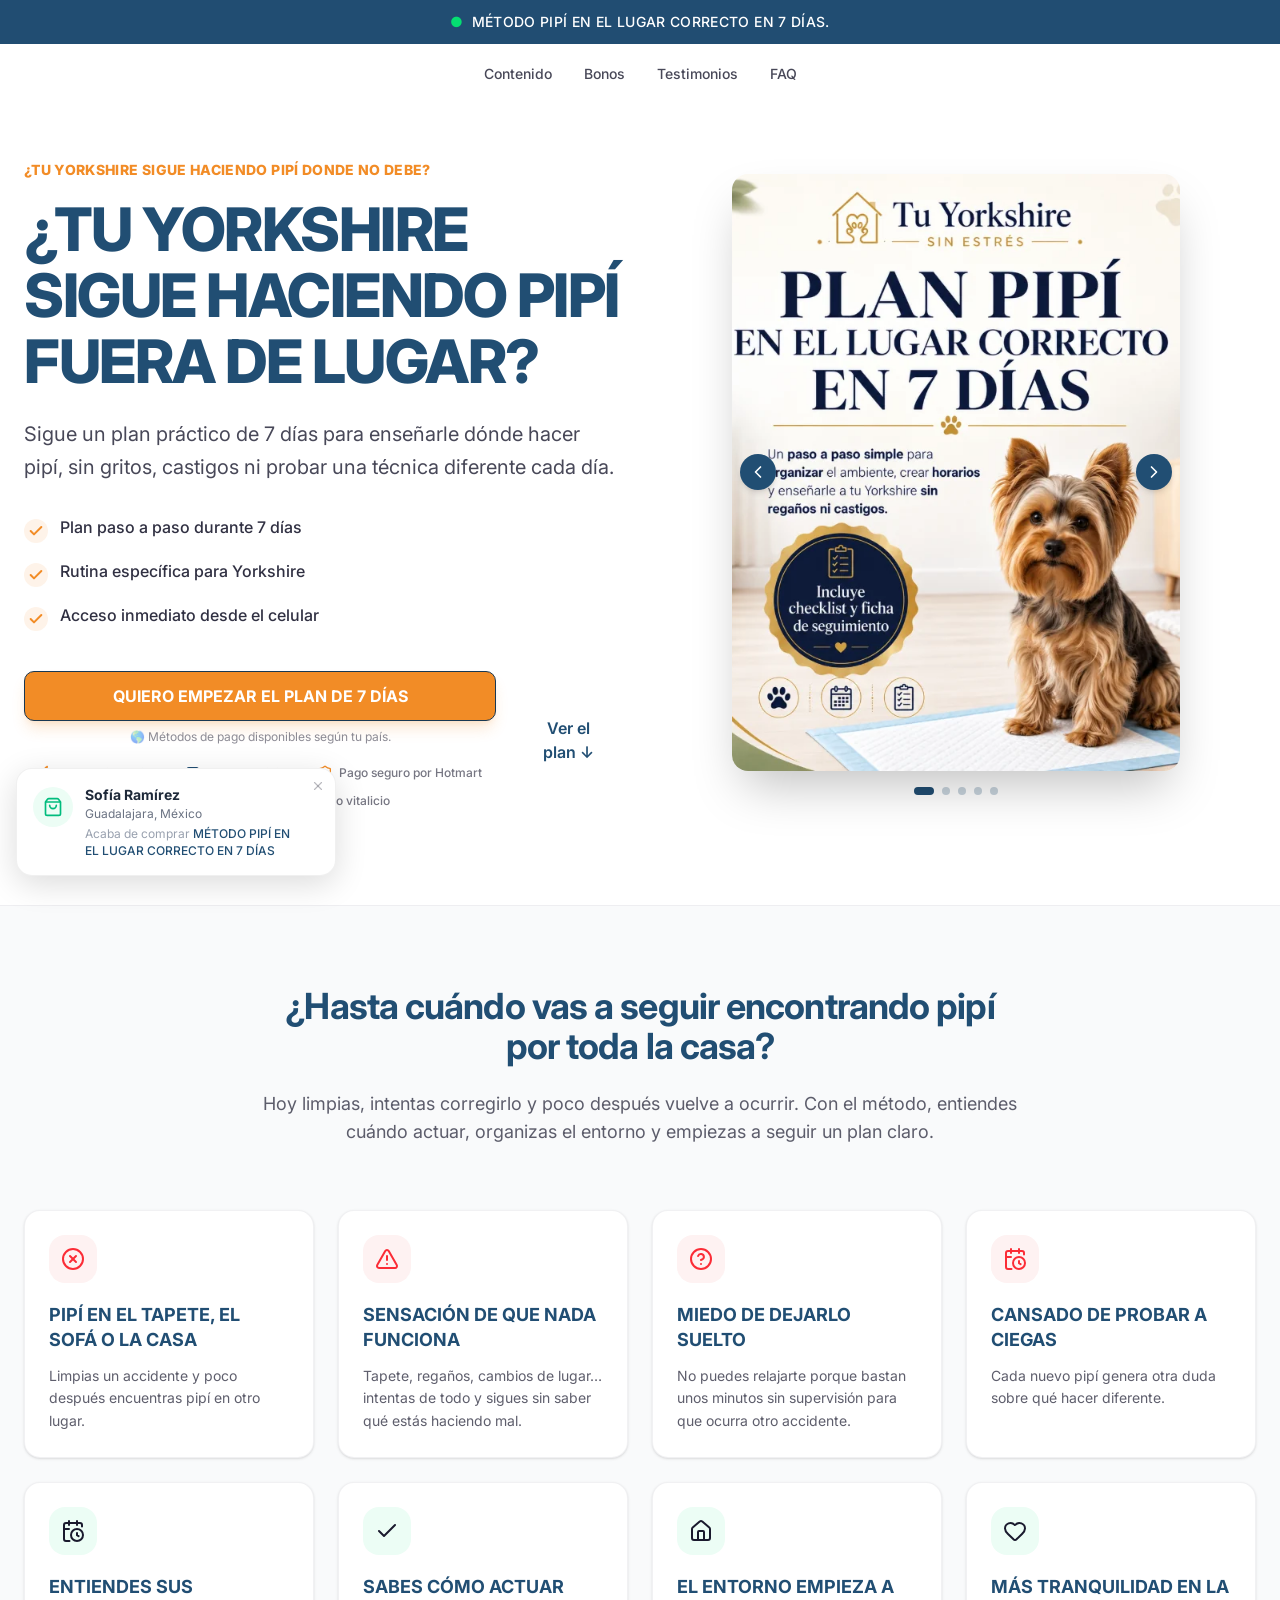
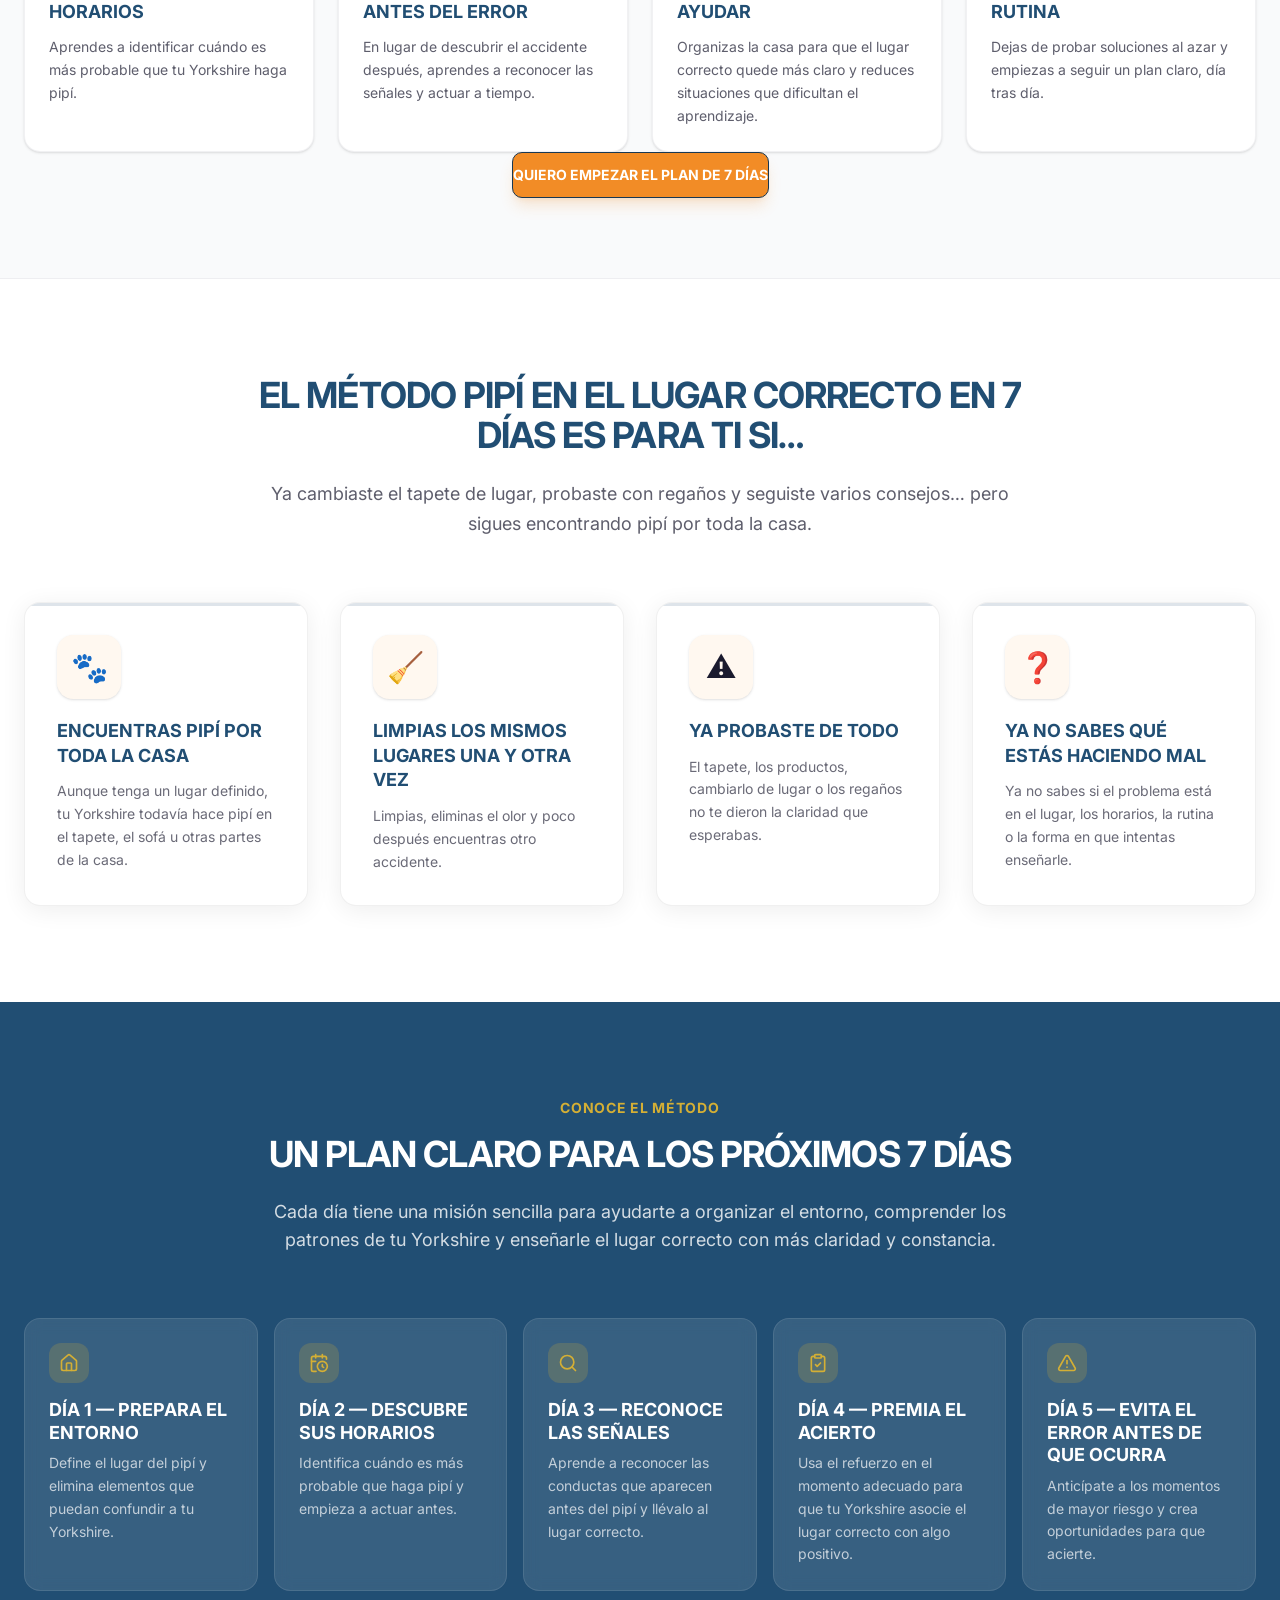
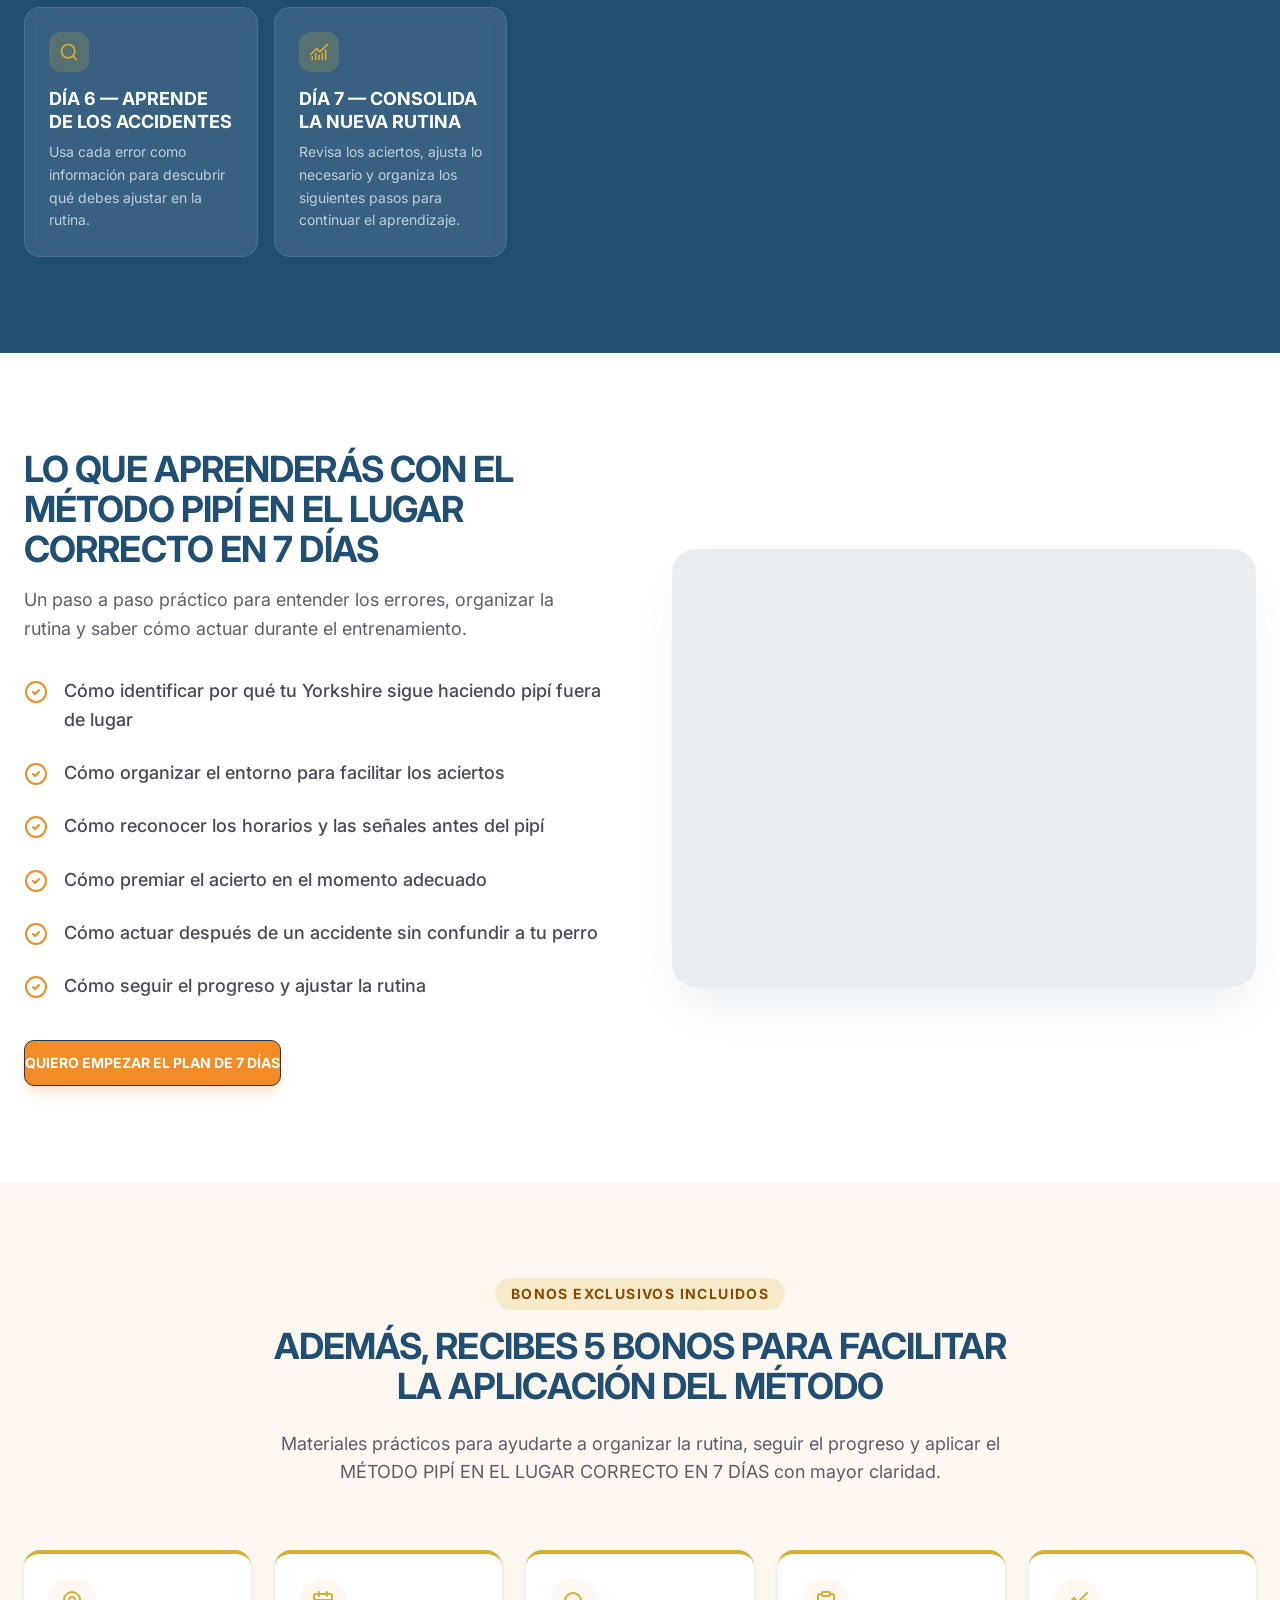
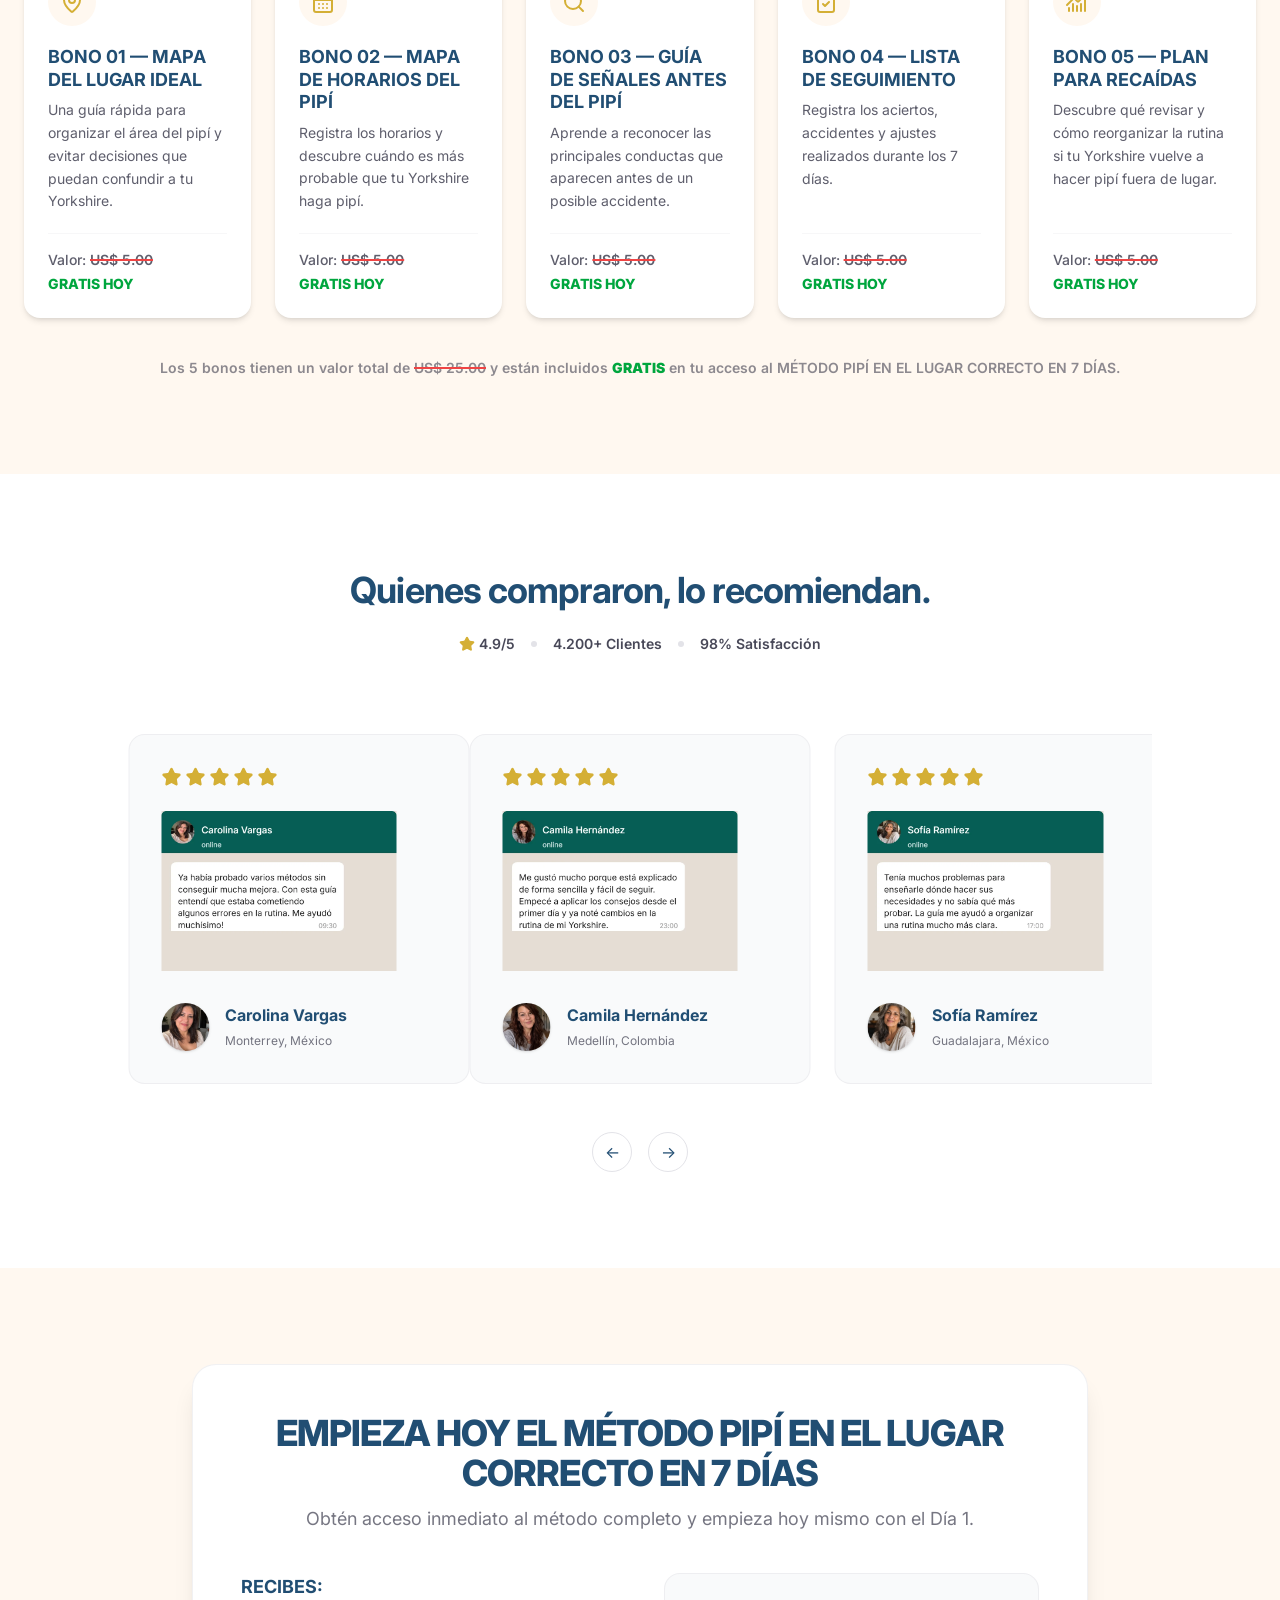
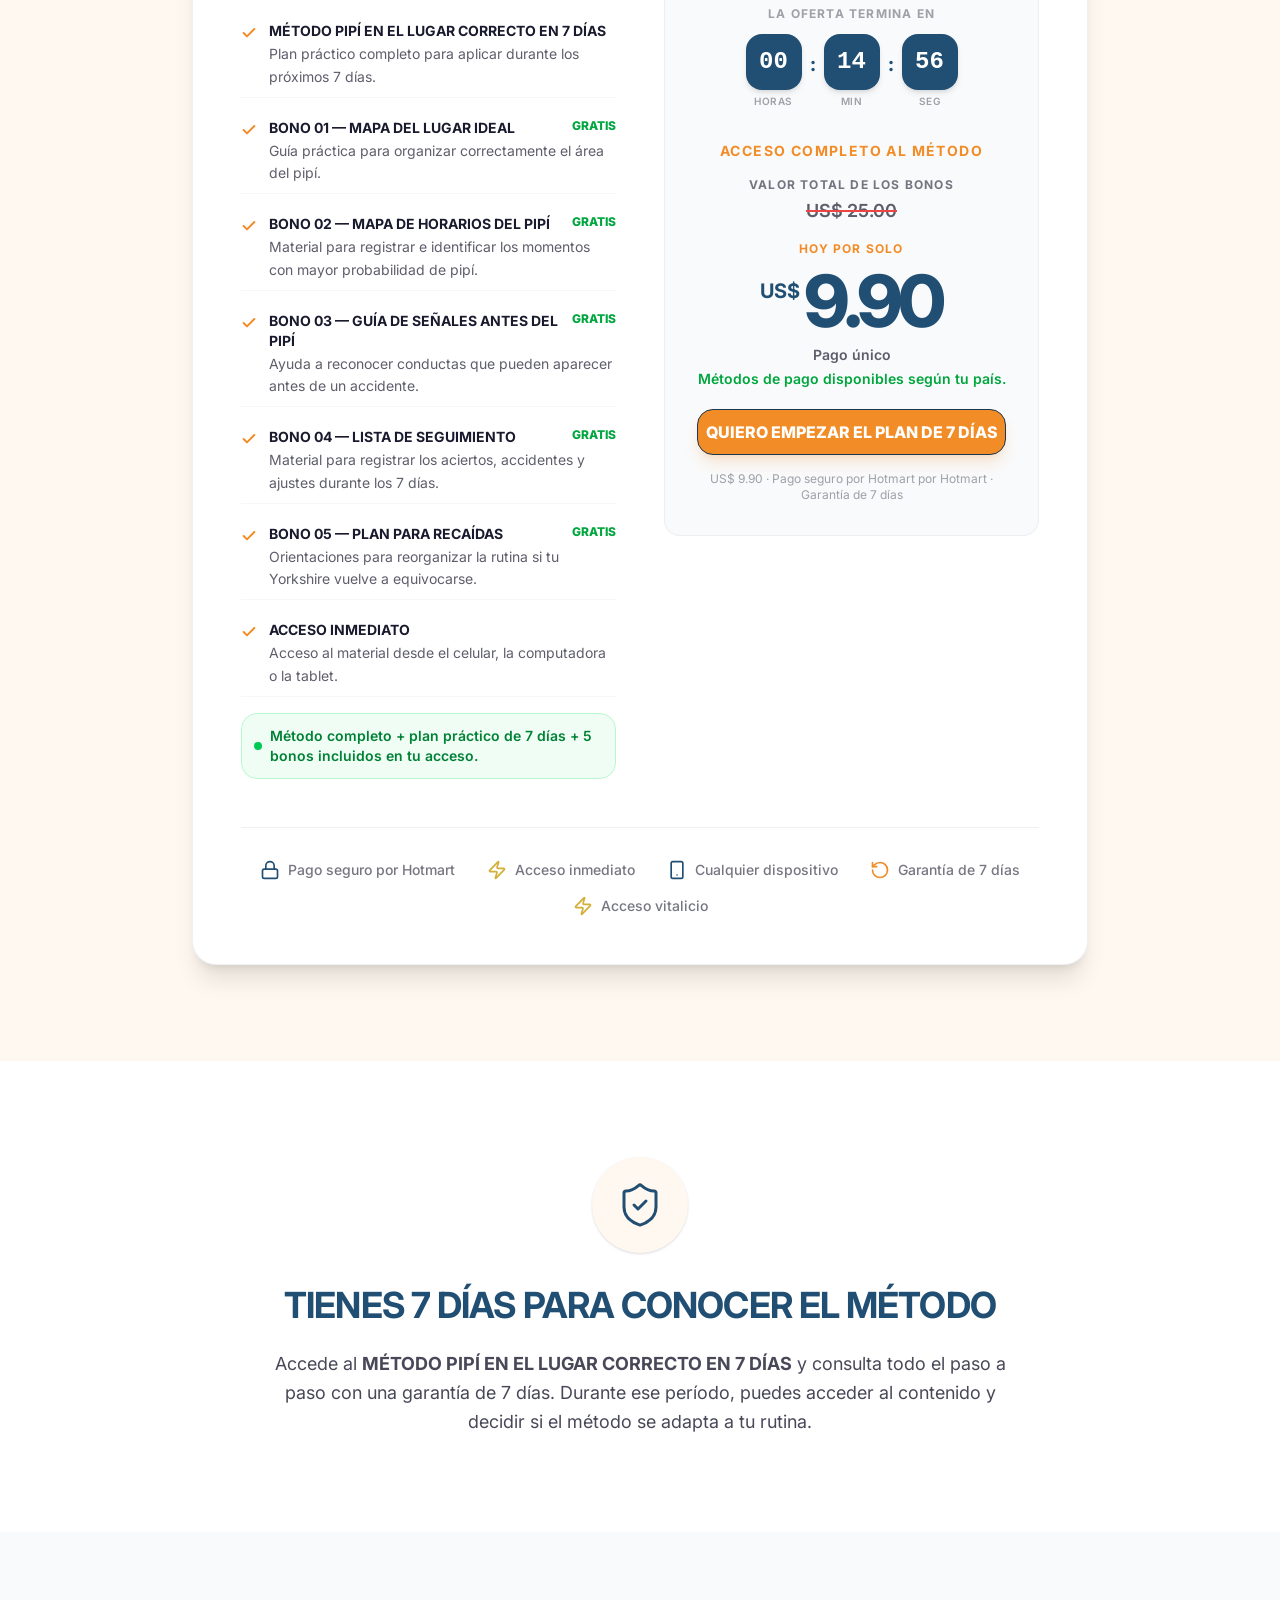
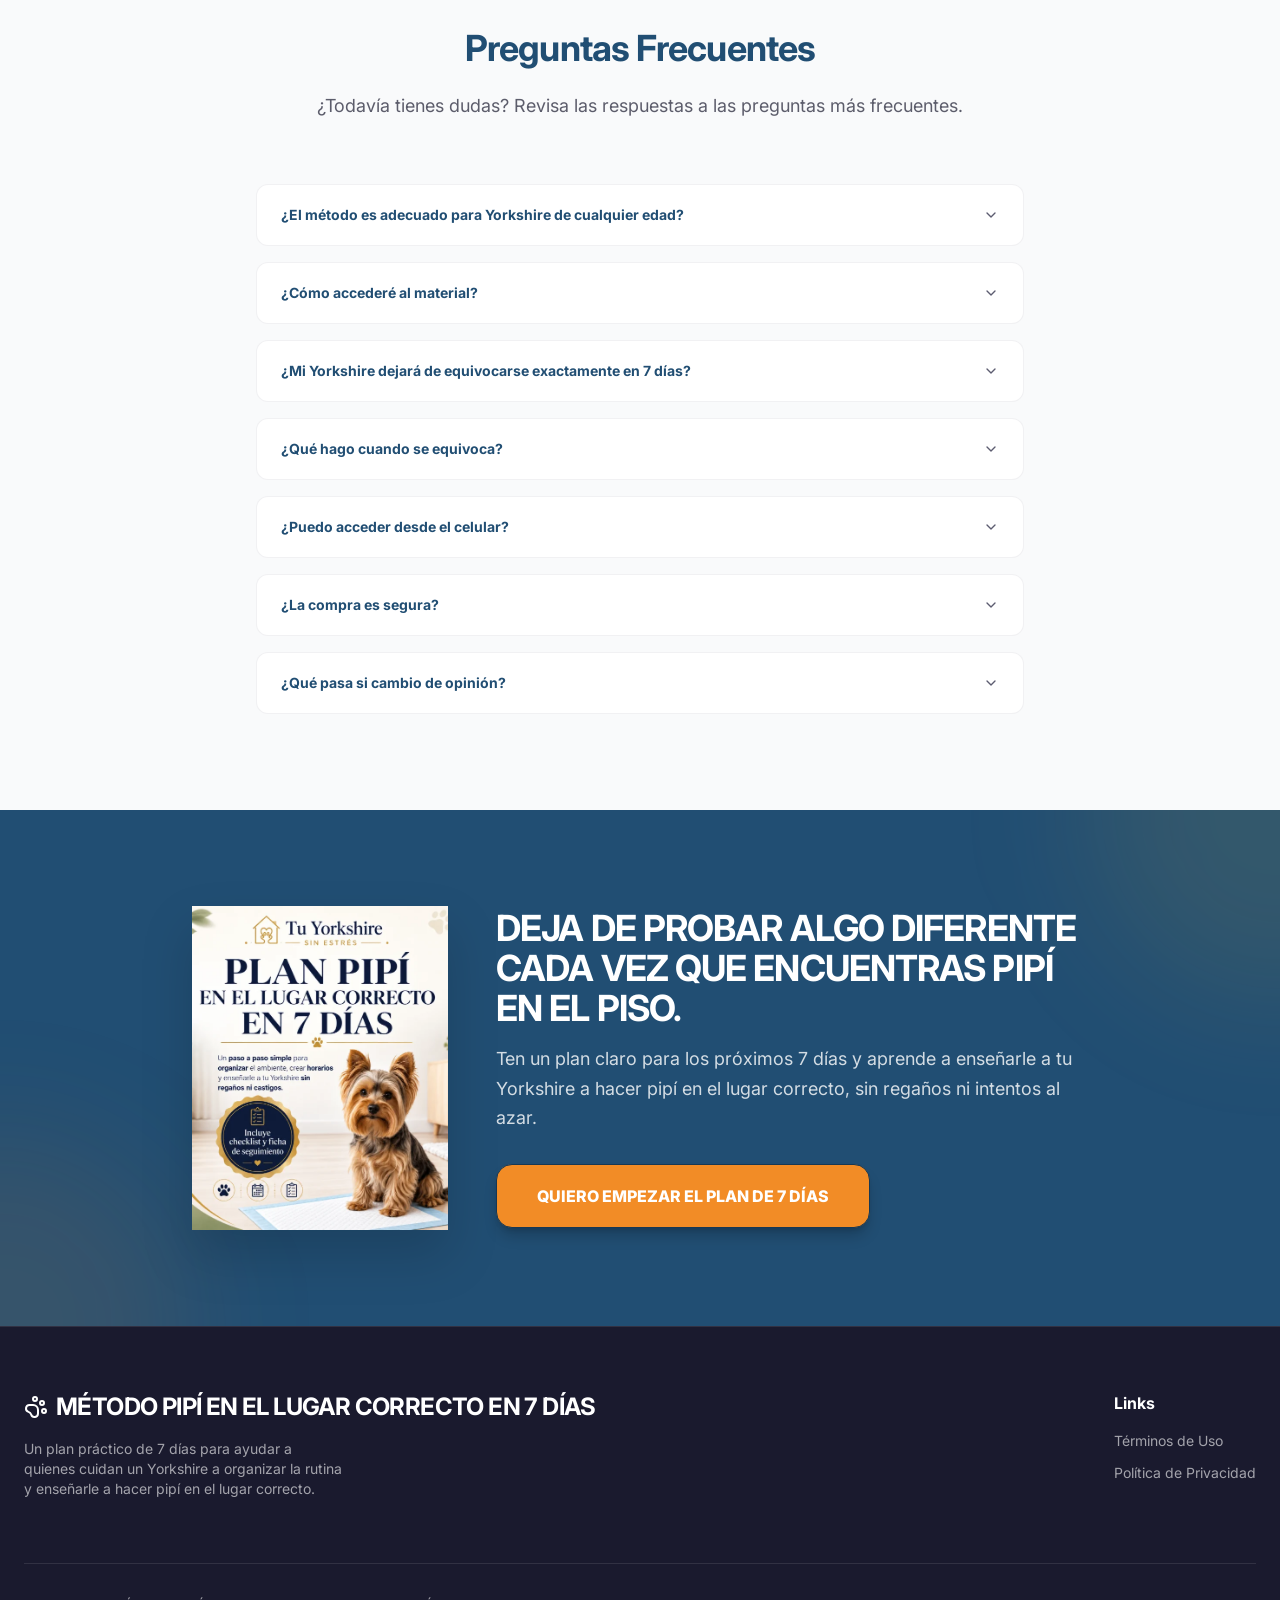
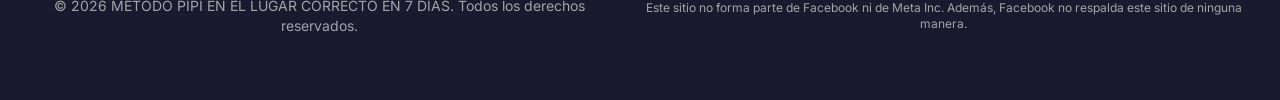
==== commit 289ef915: "Audita conversão e tracking da landing" ====
--- a/index.html
+++ b/index.html
@@ -1,13 +1,19 @@
 <!doctype html>
-<html lang="pt-BR">
+<html lang="es-419">
   <head>
     <meta charset="UTF-8" />
+    <link rel="preconnect" href="https://fonts.googleapis.com" />
+    <link rel="preconnect" href="https://fonts.gstatic.com" crossorigin />
     <meta name="viewport" content="width=device-width, initial-scale=1.0, maximum-scale=1.0, user-scalable=no" />
-    <title>Manual Completo do Yorkshire Terrier | Guia Premium de Cuidados</title>
-    <meta name="description" content="Aprenda tudo sobre alimentação, educação, saúde e rotina do seu Yorkshire. Guia completo com mais de 4.200 tutores satisfeitos." />
-    <meta property="og:title" content="Manual Completo do Yorkshire Terrier" />
-    <meta property="og:description" content="Guia completo com mais de 4.200 tutores satisfeitos." />
+    <title>Método Pipí en el Lugar Correcto en 7 Días | Yorkshire</title>
+    <meta name="description" content="Un plan práctico de 7 días para enseñarle a tu Yorkshire a hacer pipí en el lugar correcto, sin gritos ni castigos." />
+    <meta property="og:title" content="Método Pipí en el Lugar Correcto en 7 Días" />
+    <meta property="og:description" content="Un plan paso a paso para organizar la rutina de tu Yorkshire y enseñarle dónde hacer pipí." />
     <meta property="og:type" content="website" />
+    <meta name="twitter:card" content="summary" />
+    <meta name="twitter:title" content="Método Pipí en el Lugar Correcto en 7 Días" />
+    <meta name="twitter:description" content="Un plan paso a paso para organizar la rutina de tu Yorkshire y enseñarle dónde hacer pipí." />
+    <link rel="canonical" href="https://pipi-en-lugar-correcto4.vercel.app/" />
     <!-- Meta Pixel Code -->
     <script>
     !function(f,b,e,v,n,t,s)
@@ -39,7 +45,6 @@
     <!-- UTMify -->
     <script
       src="https://cdn.utmify.com.br/scripts/utms/latest.js"
-      data-utmify-prevent-xcod-sck
       data-utmify-prevent-subids
       async
       defer
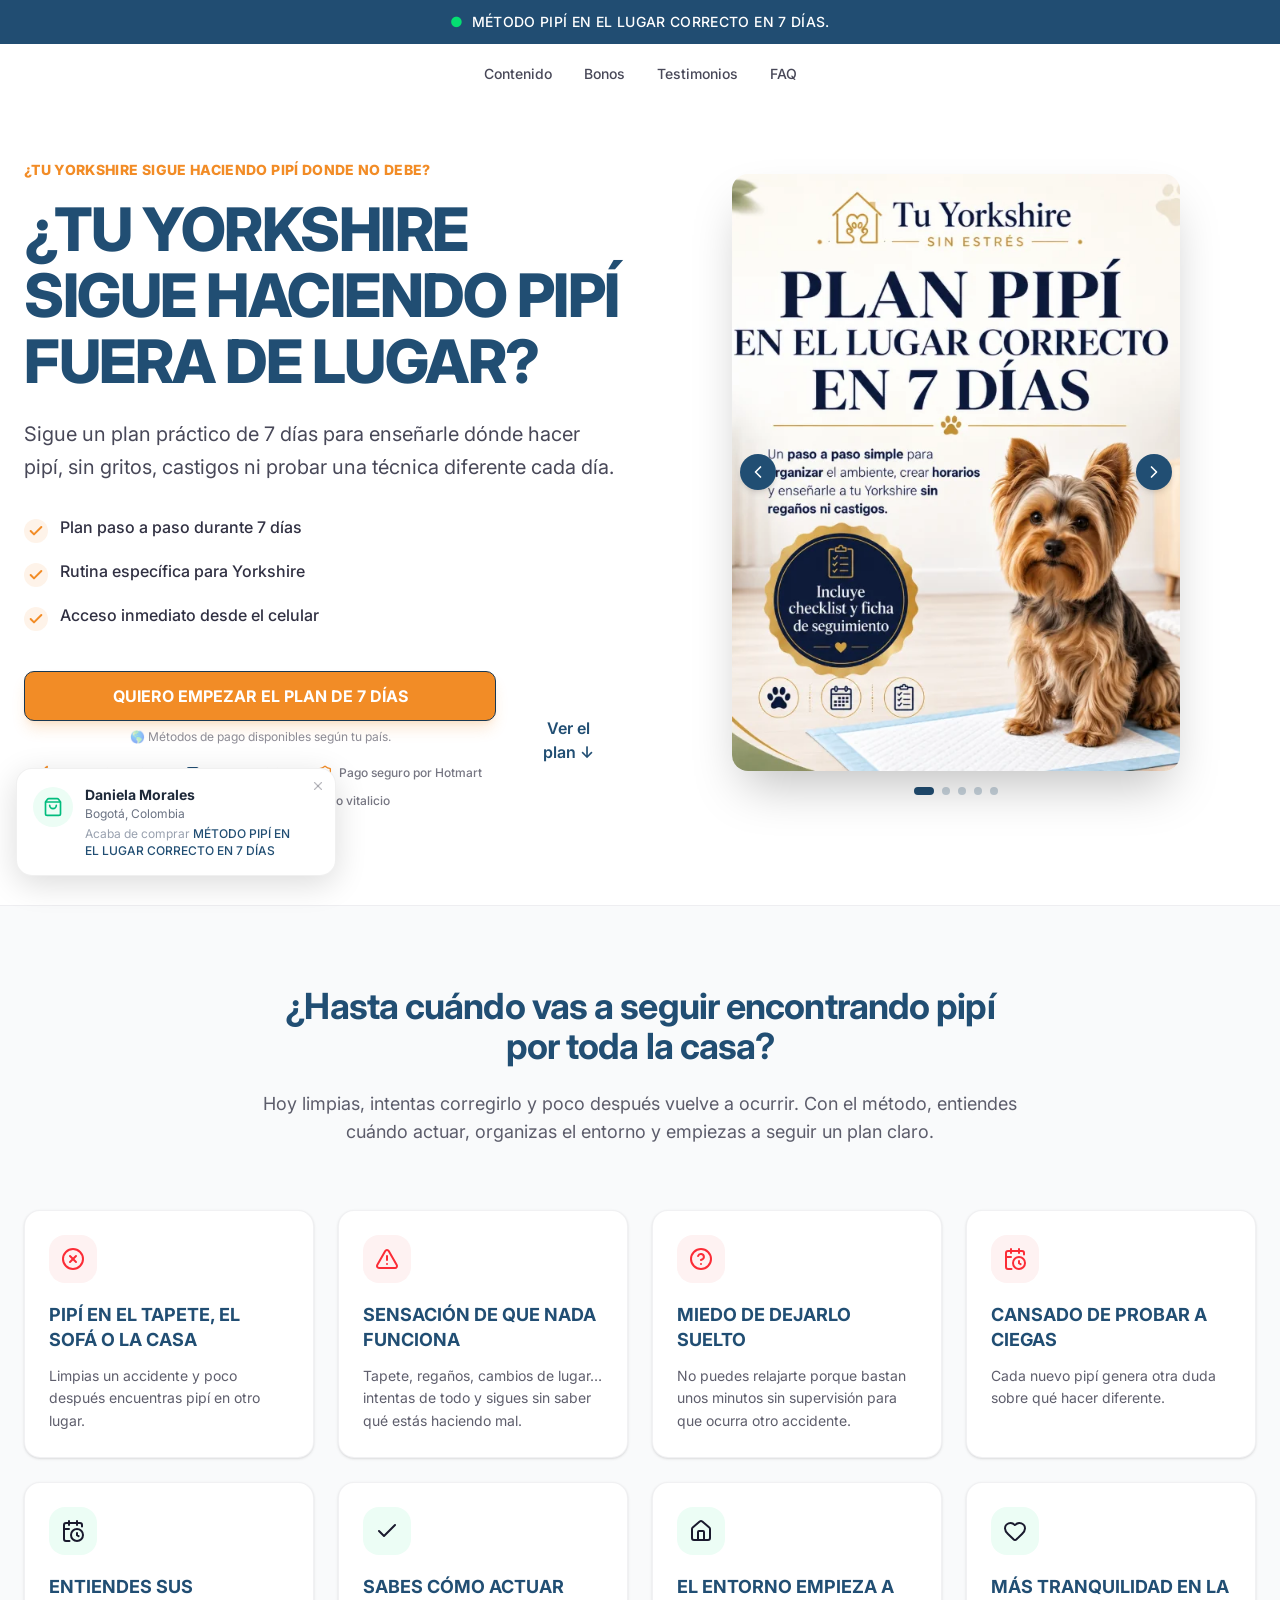
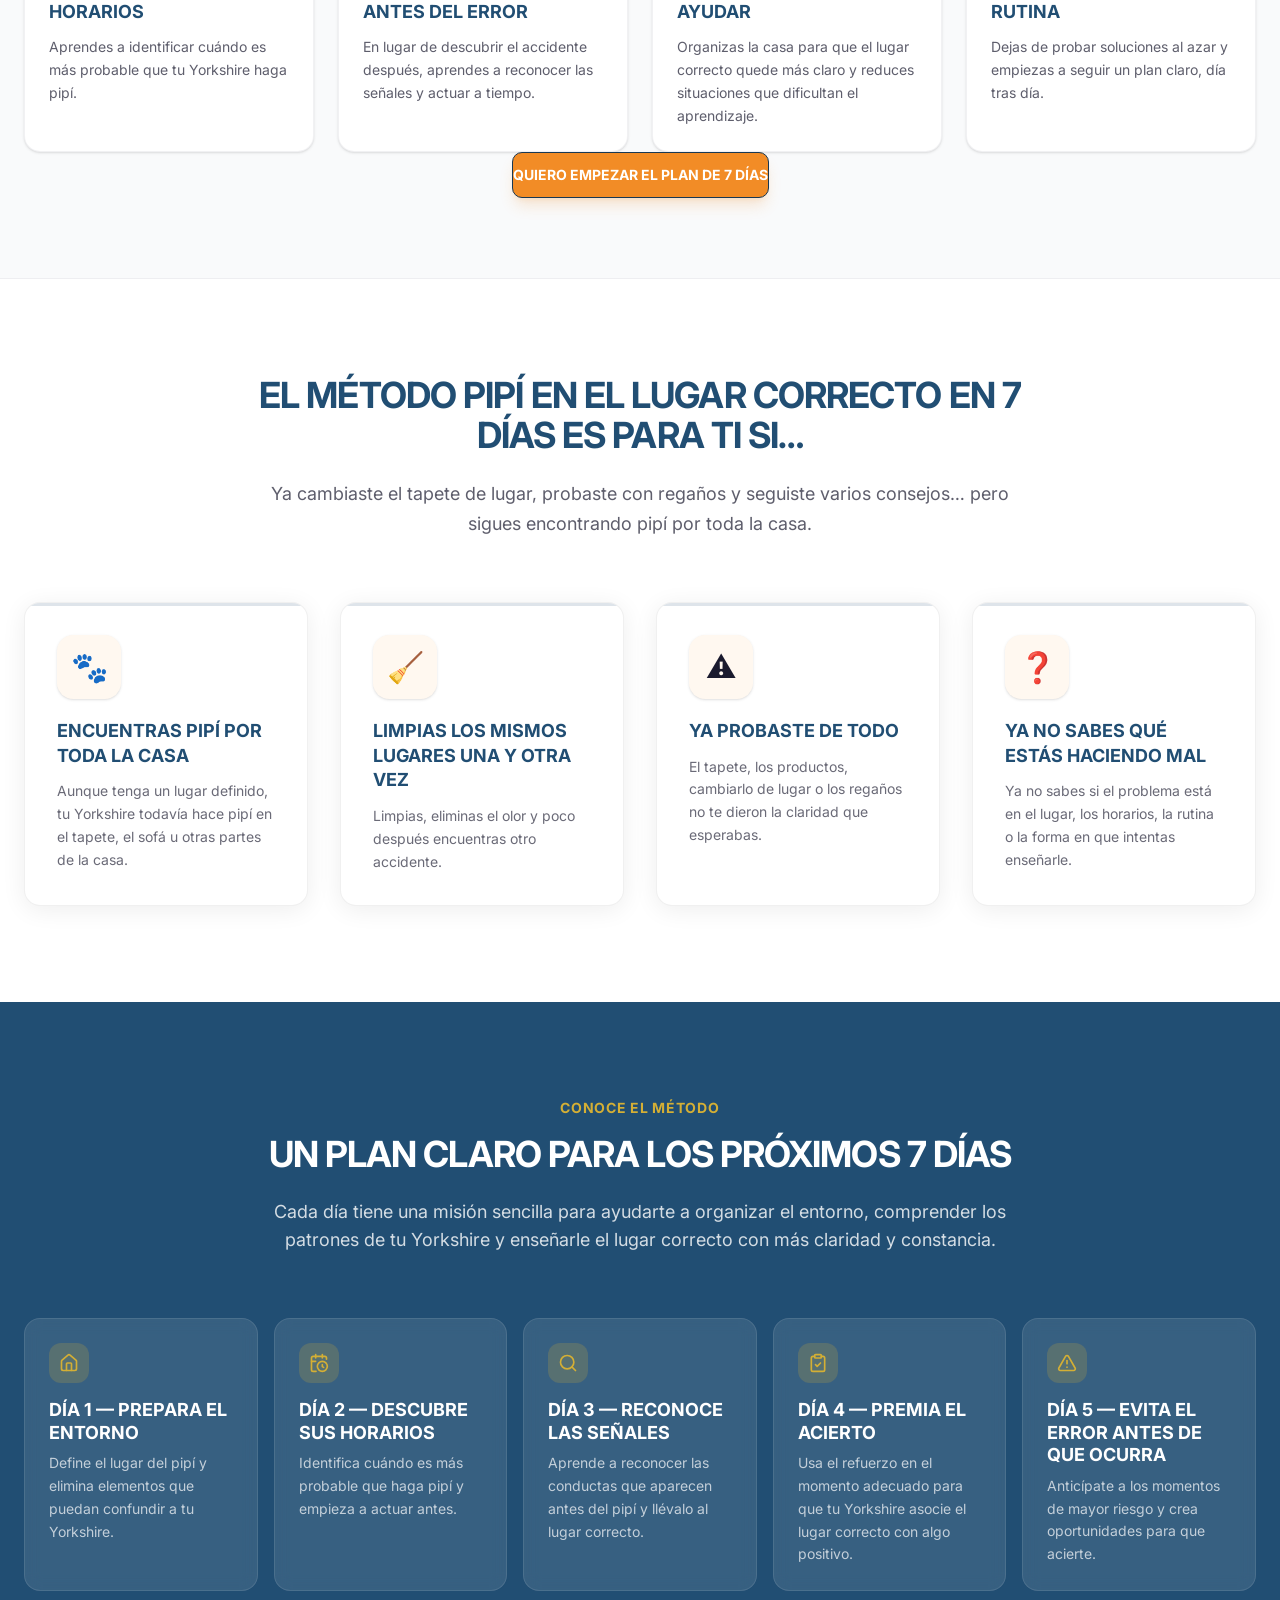
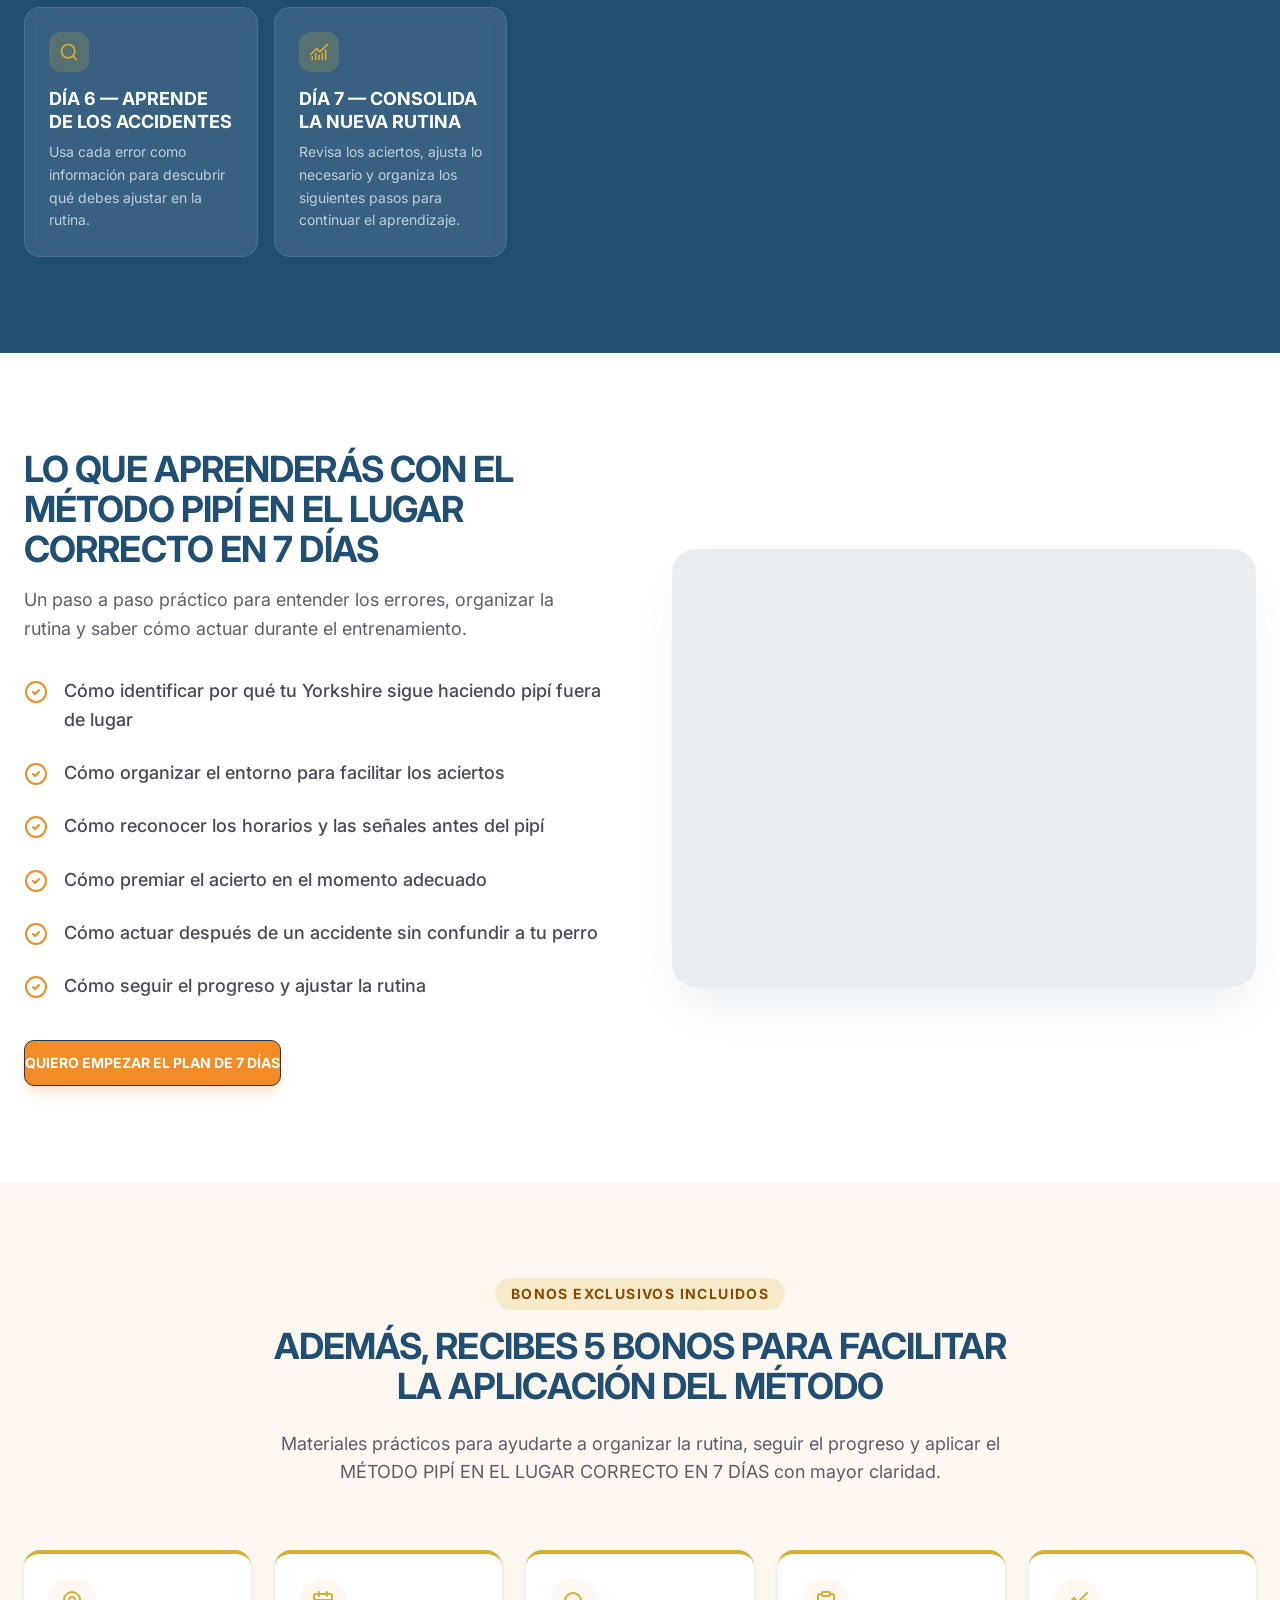
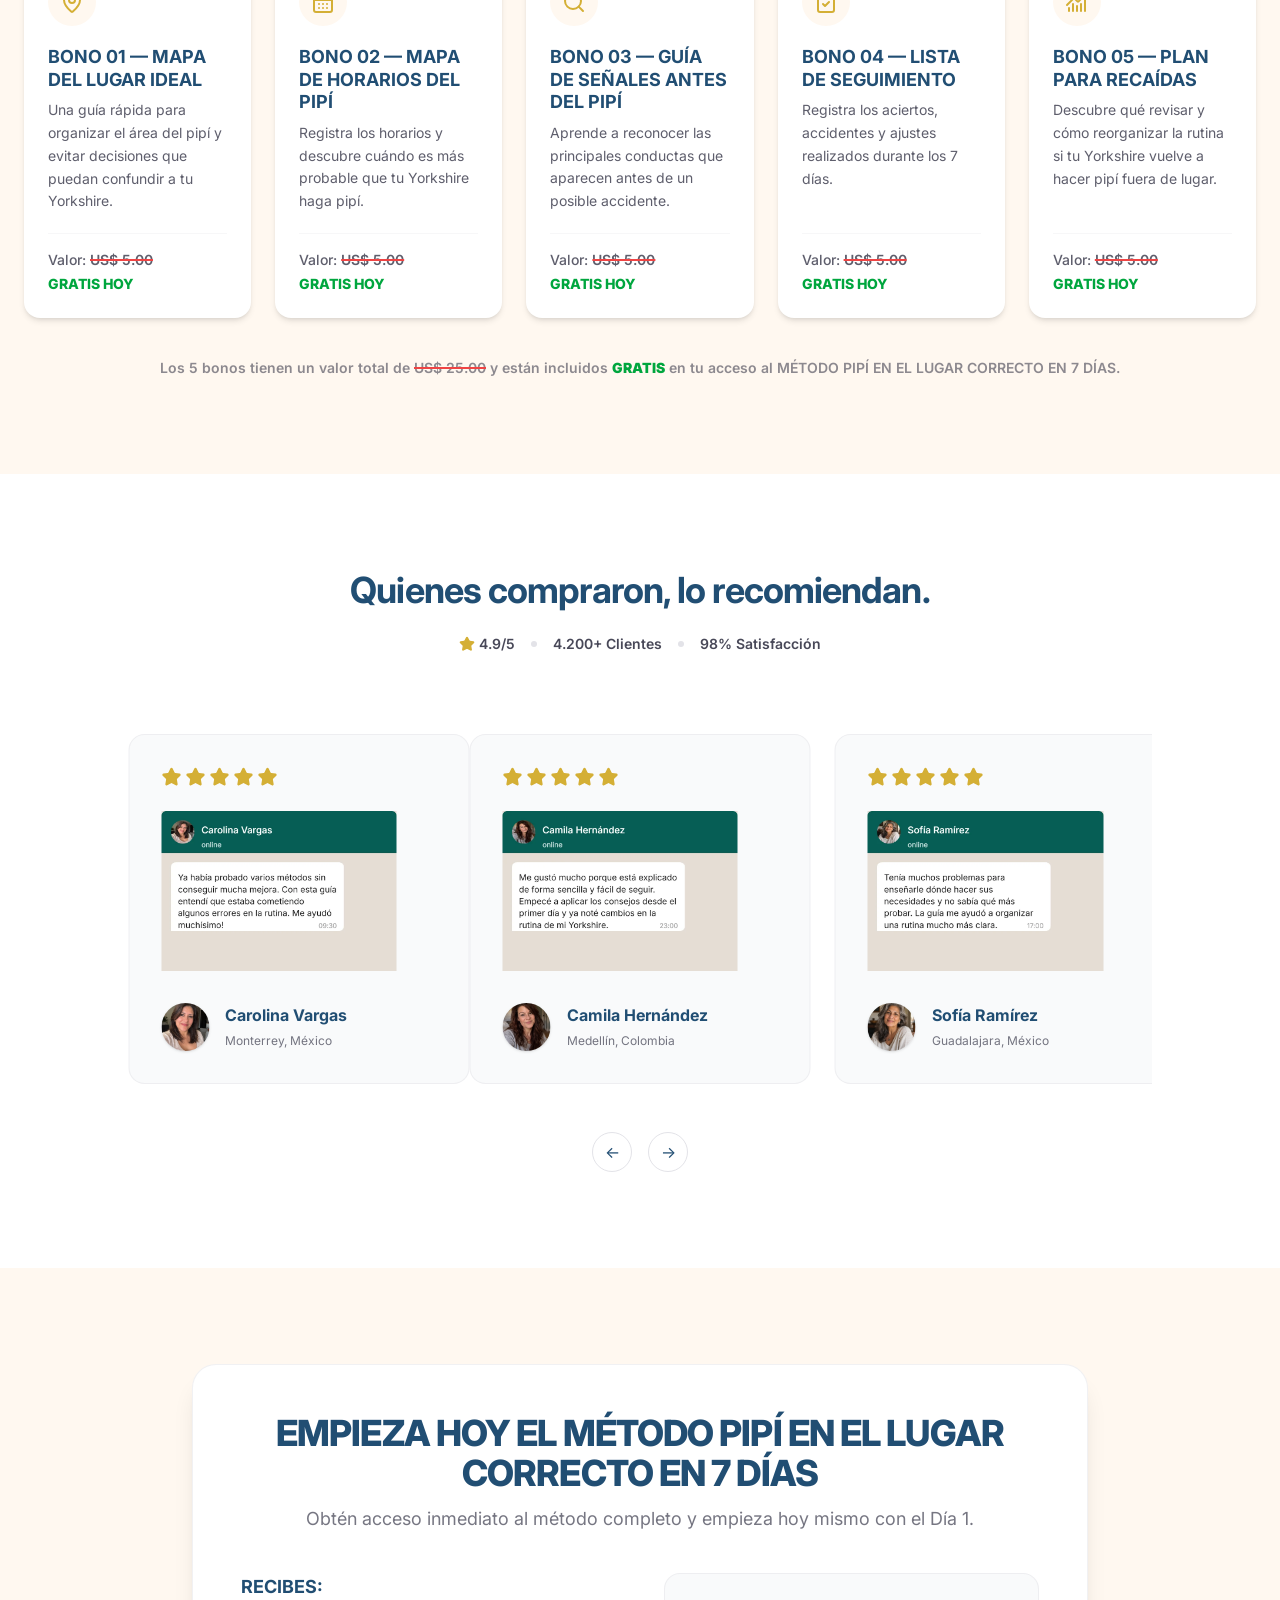
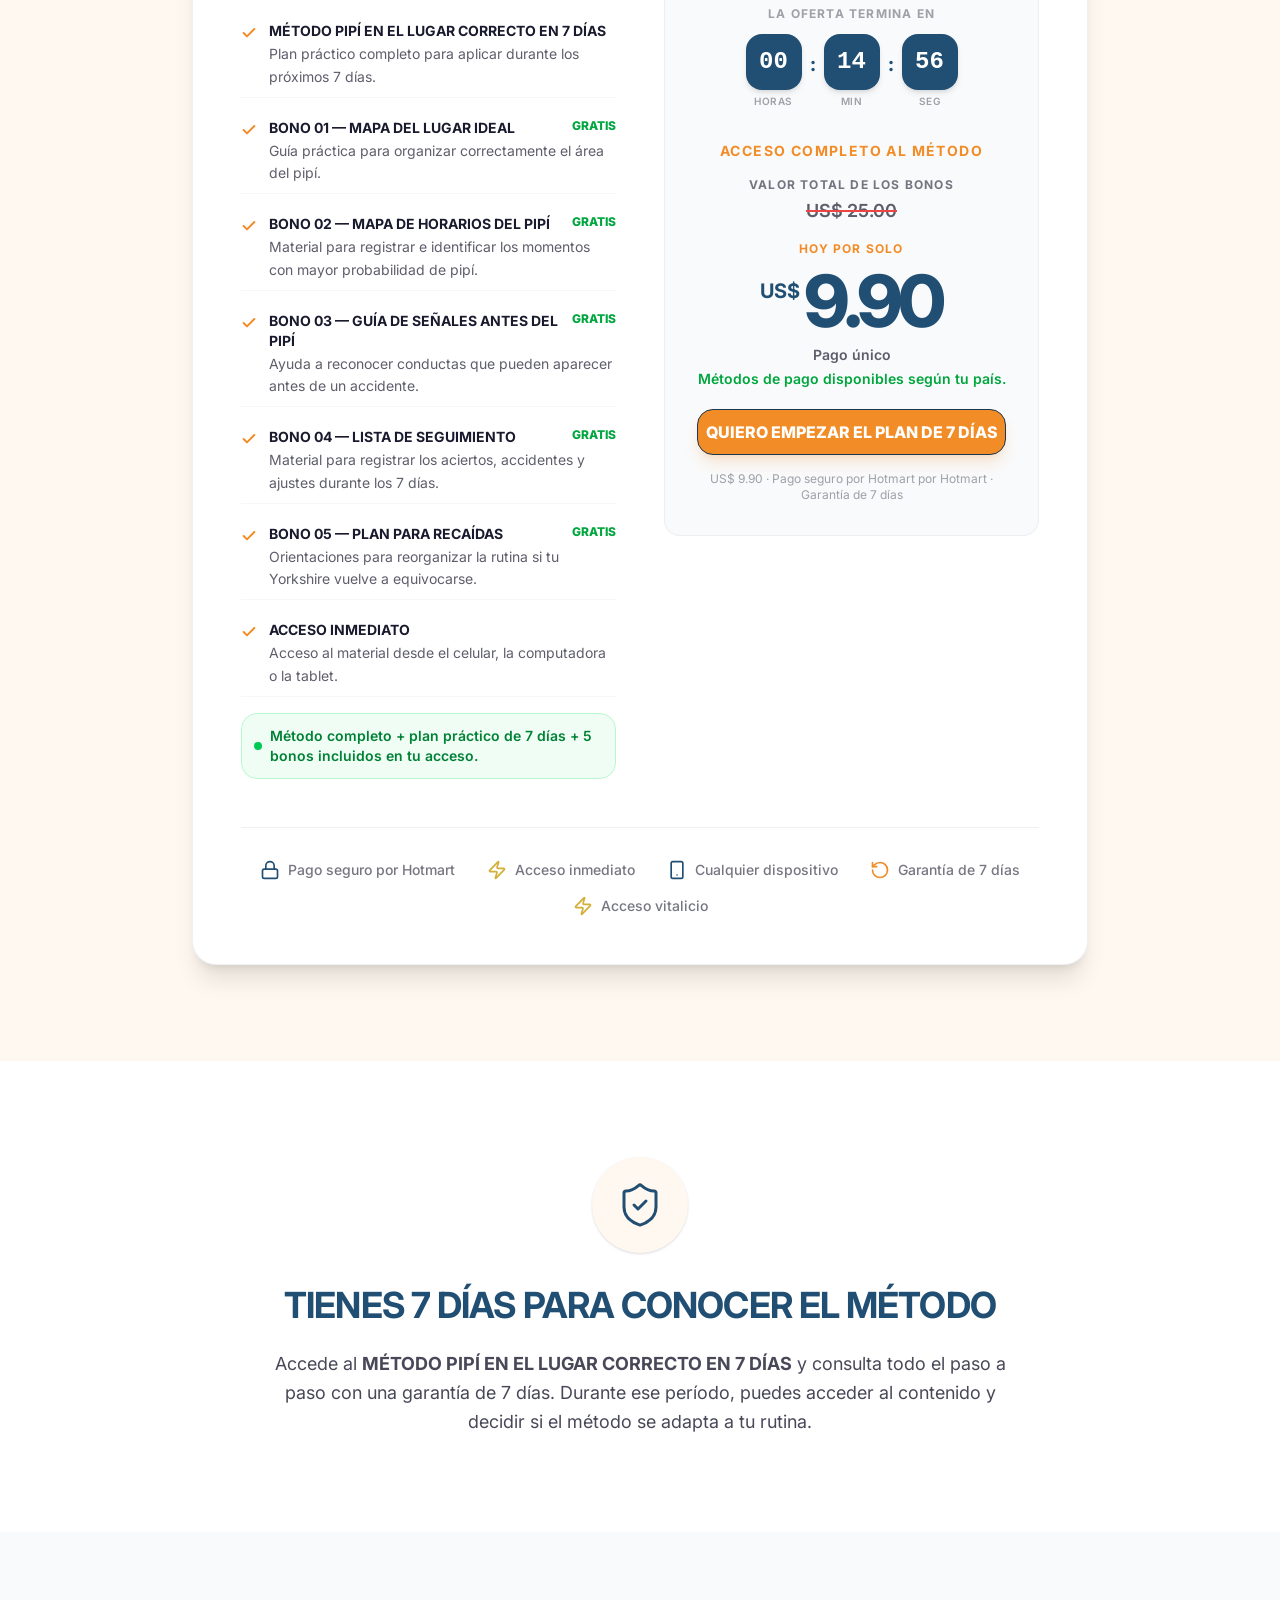
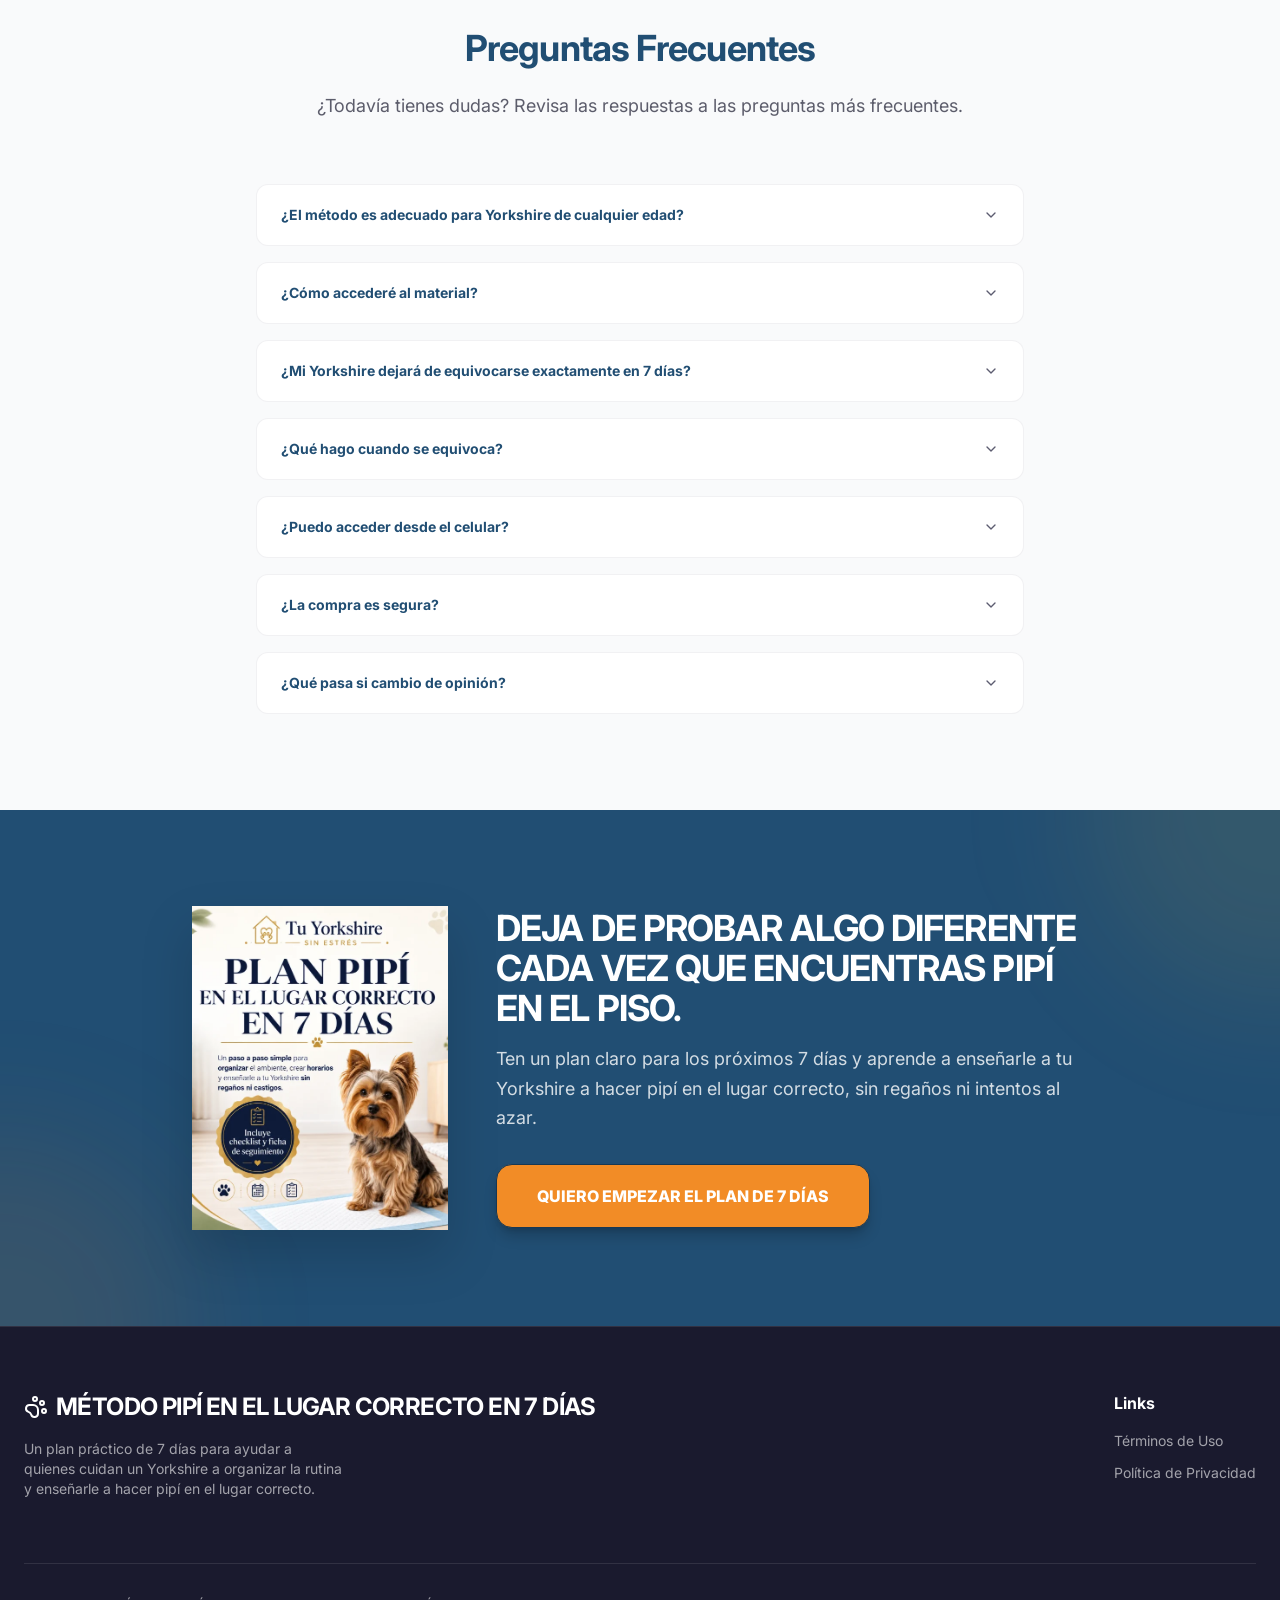
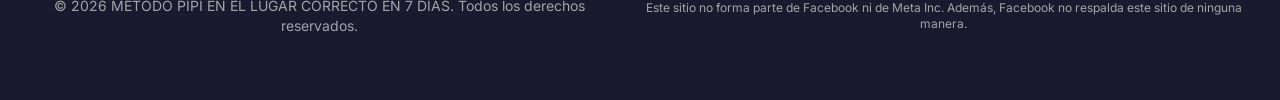
==== commit 5cd7c581: "Versiona bundle para atualizar carrossel" ====
--- a/index.html
+++ b/index.html
@@ -28,7 +28,7 @@
     fbq('track', 'PageView');
     </script>
     <!-- End Meta Pixel Code -->
-    <script type="module" crossorigin src="/assets/index-HGggPgaf.js"></script>
+    <script type="module" crossorigin src="/assets/index-es-audit-289ef91.js"></script>
     <link rel="stylesheet" crossorigin href="/assets/index-C_XGtfu9.css">
   </head>
   <body>
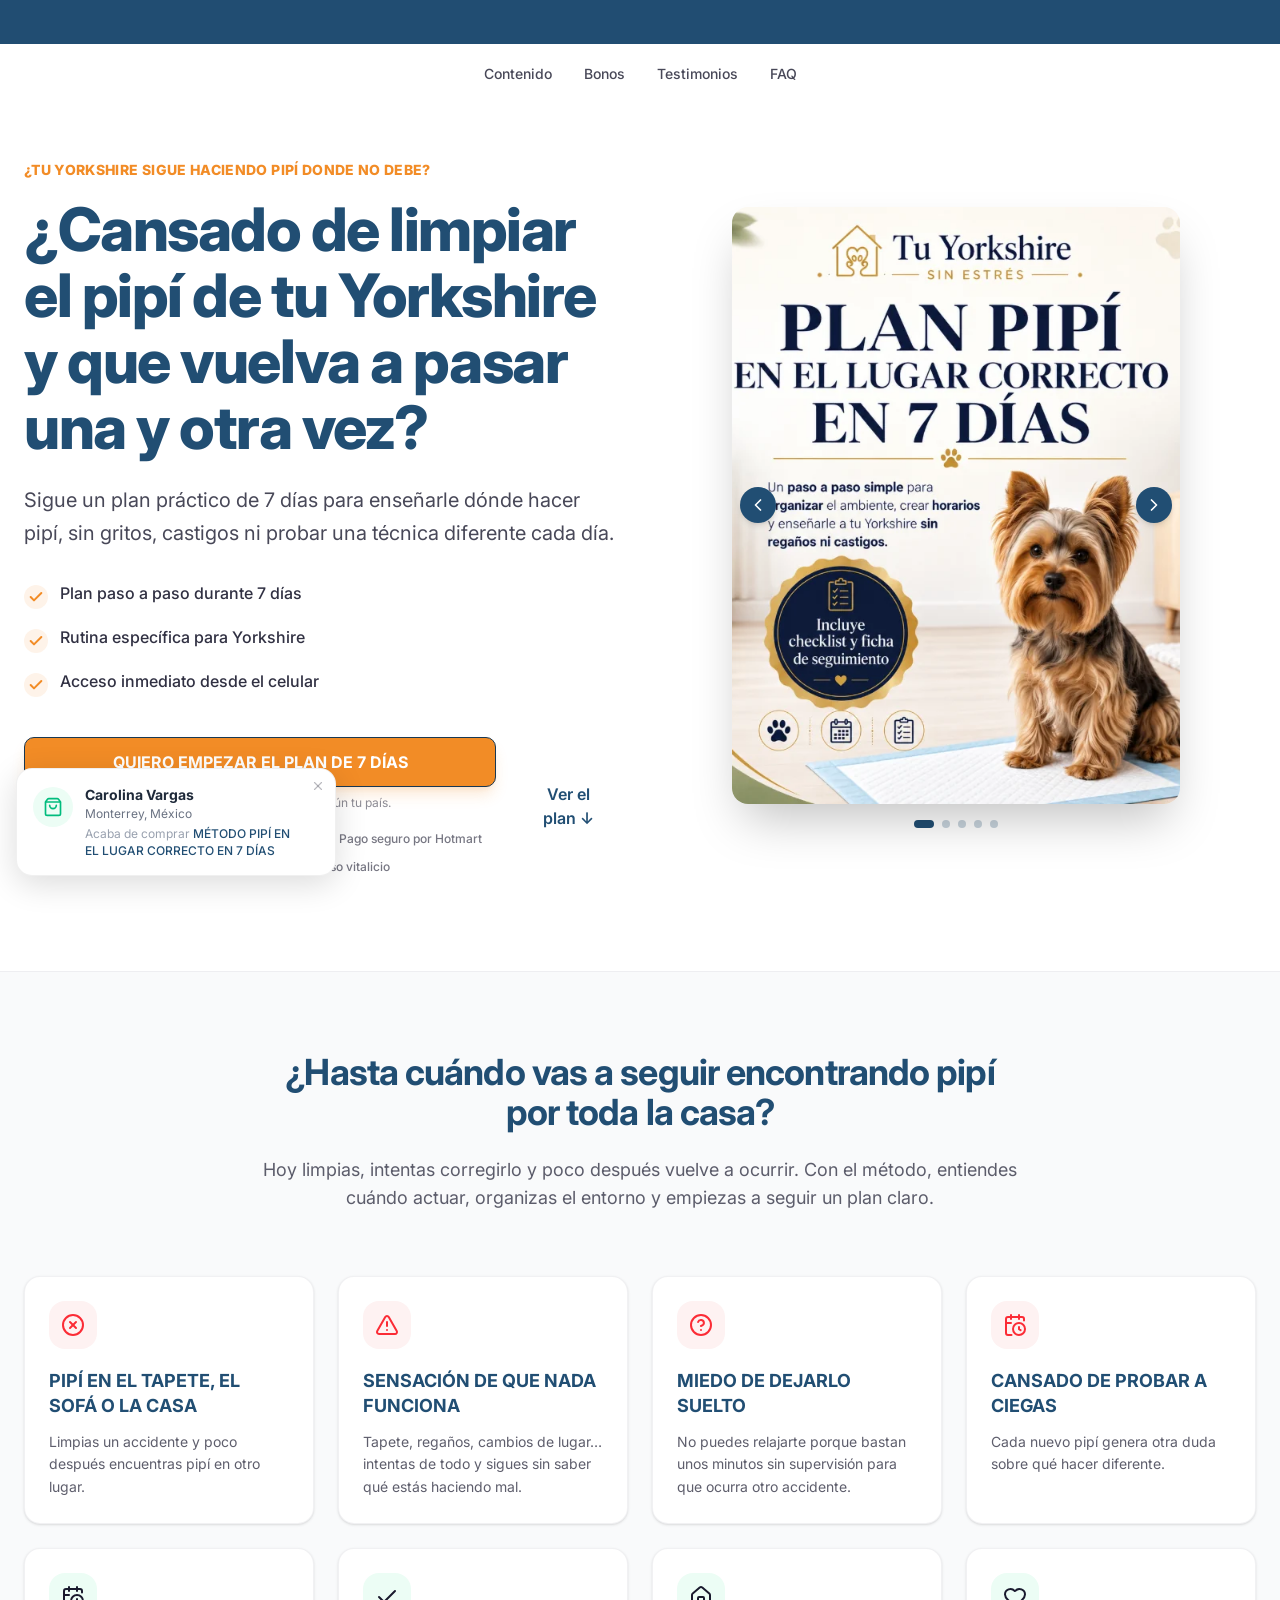
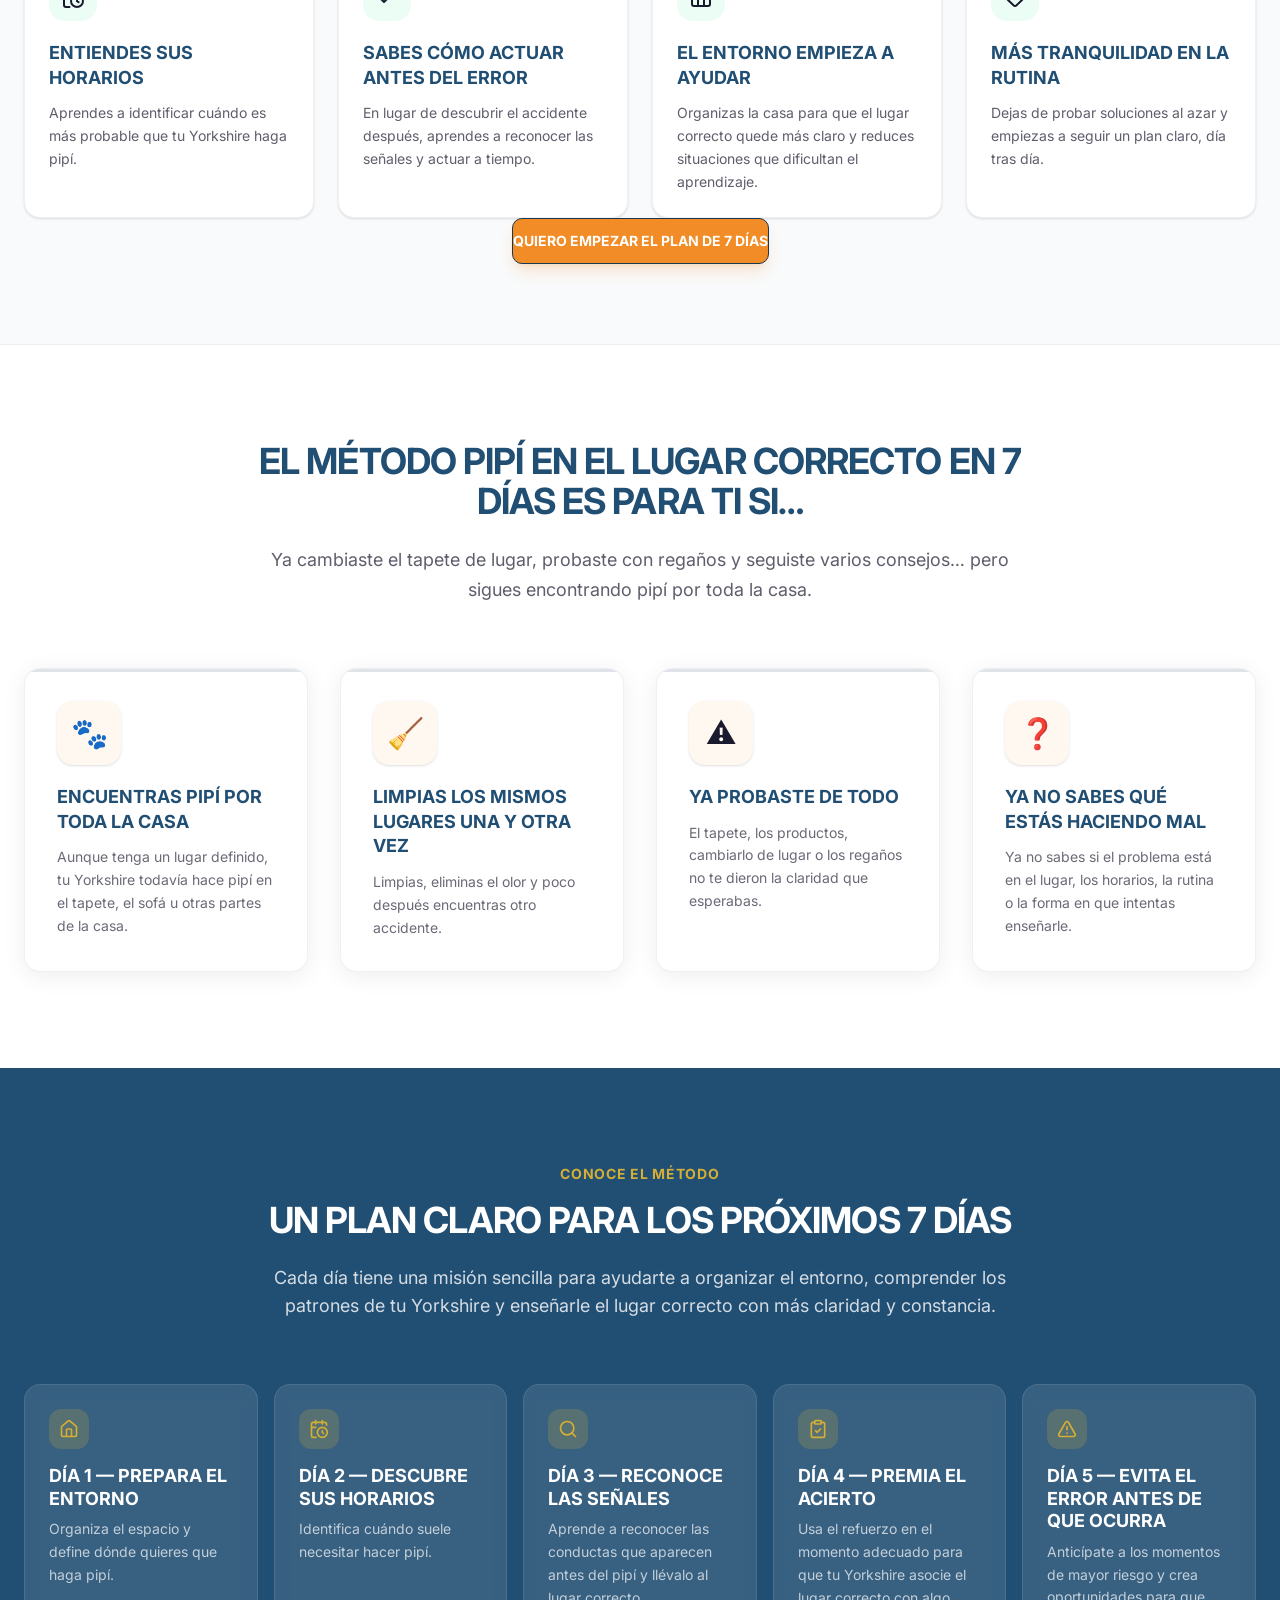
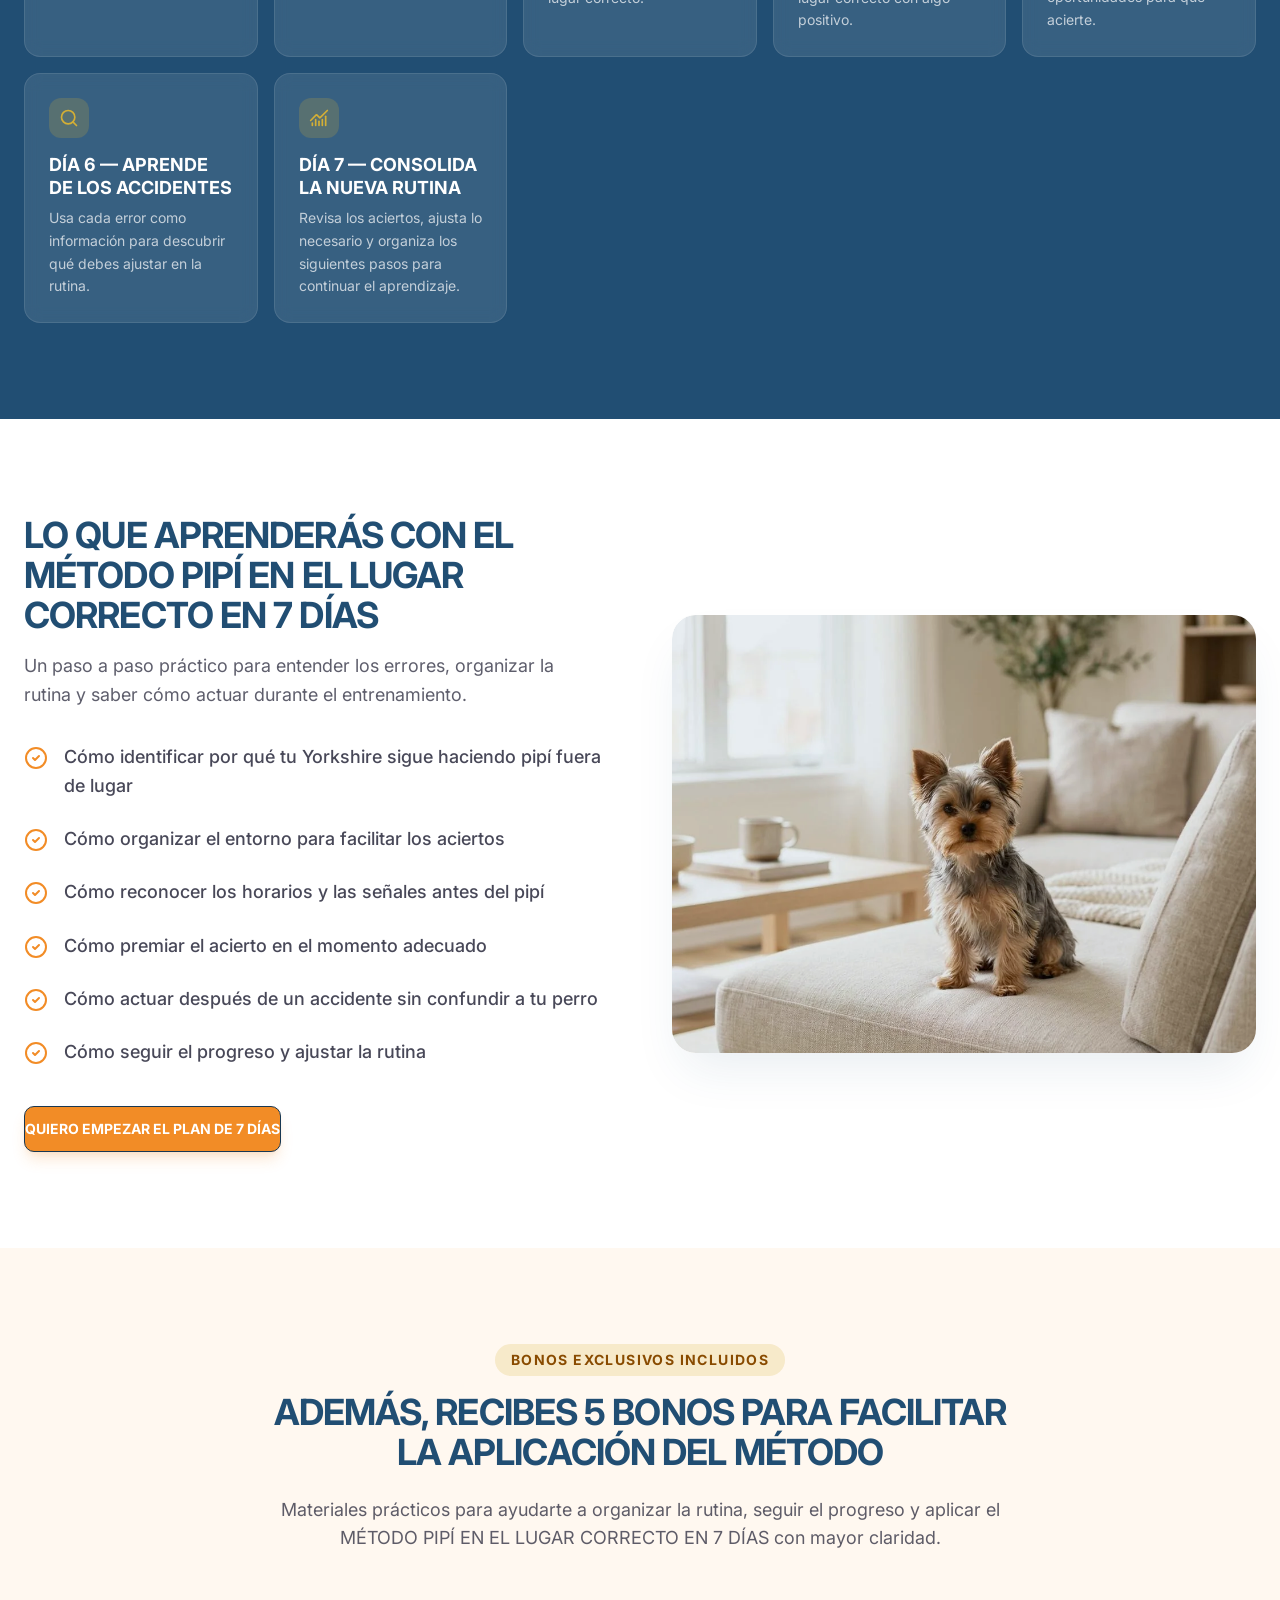
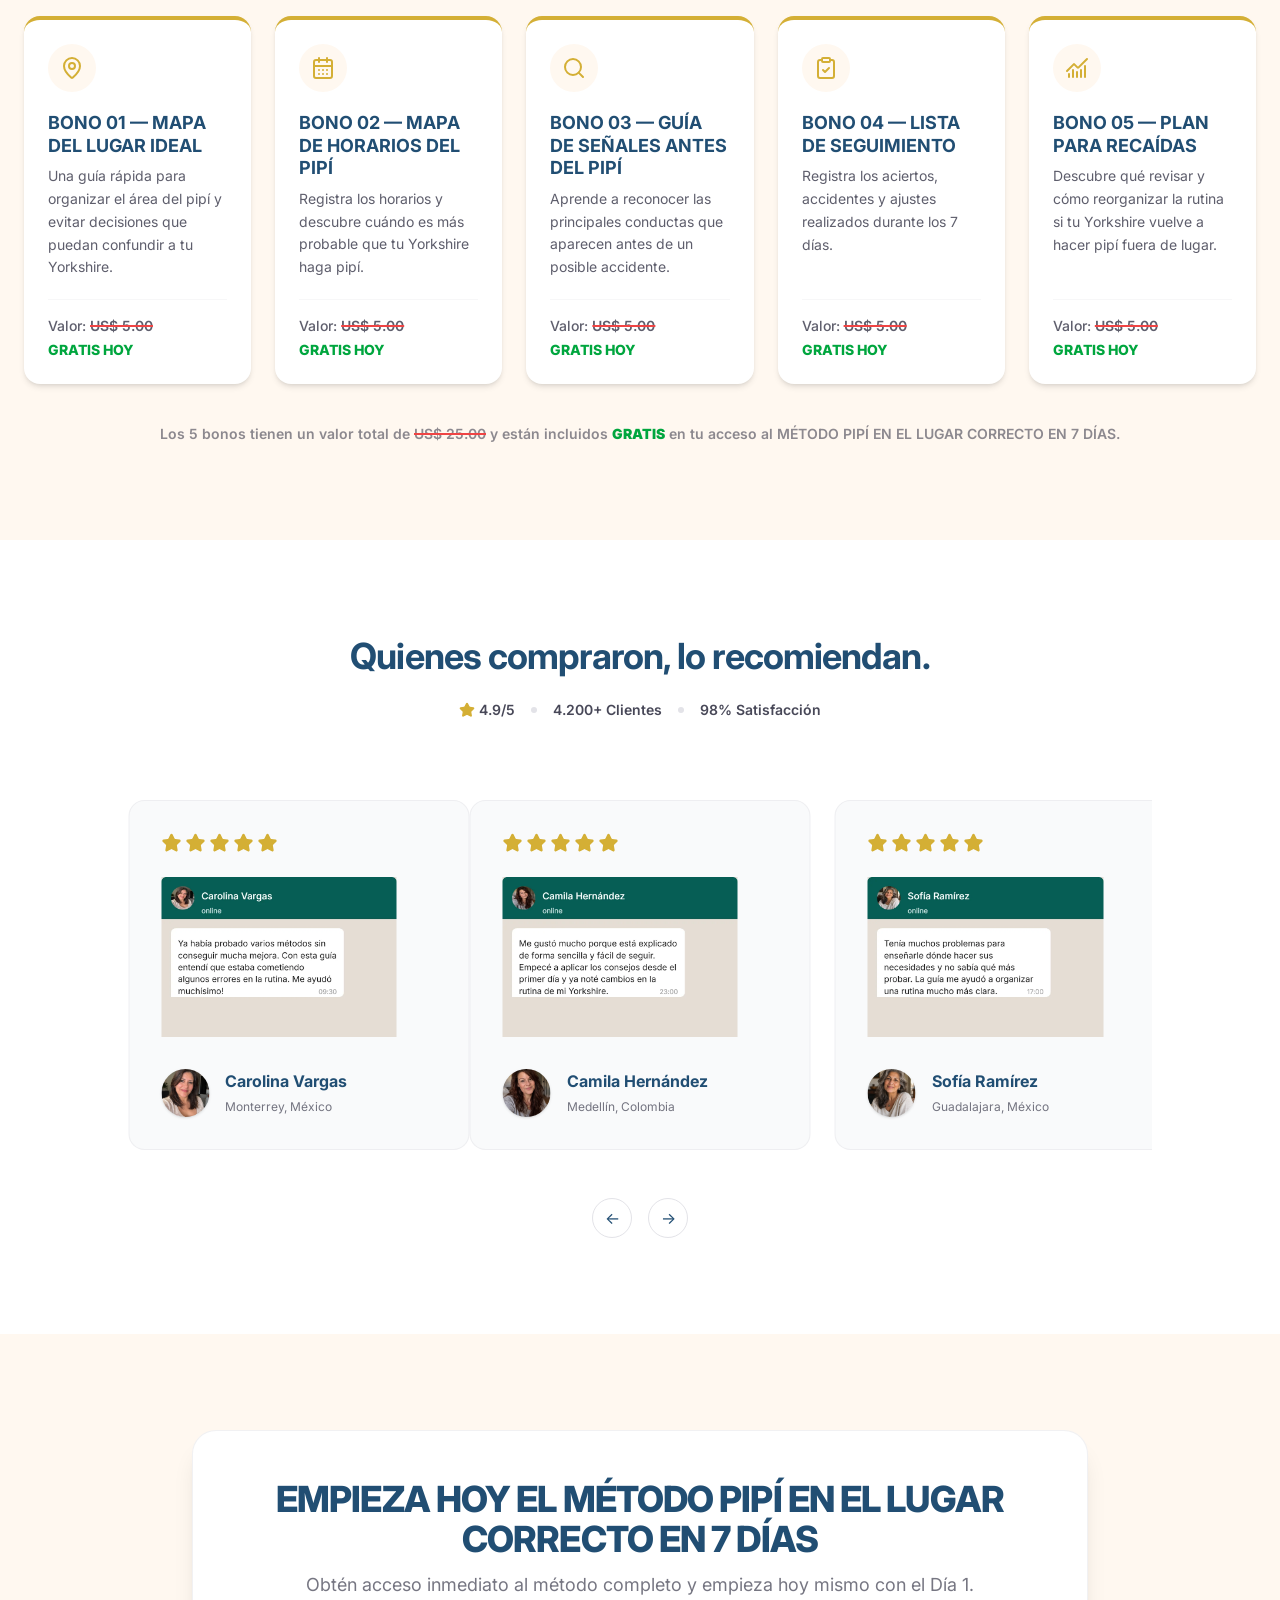
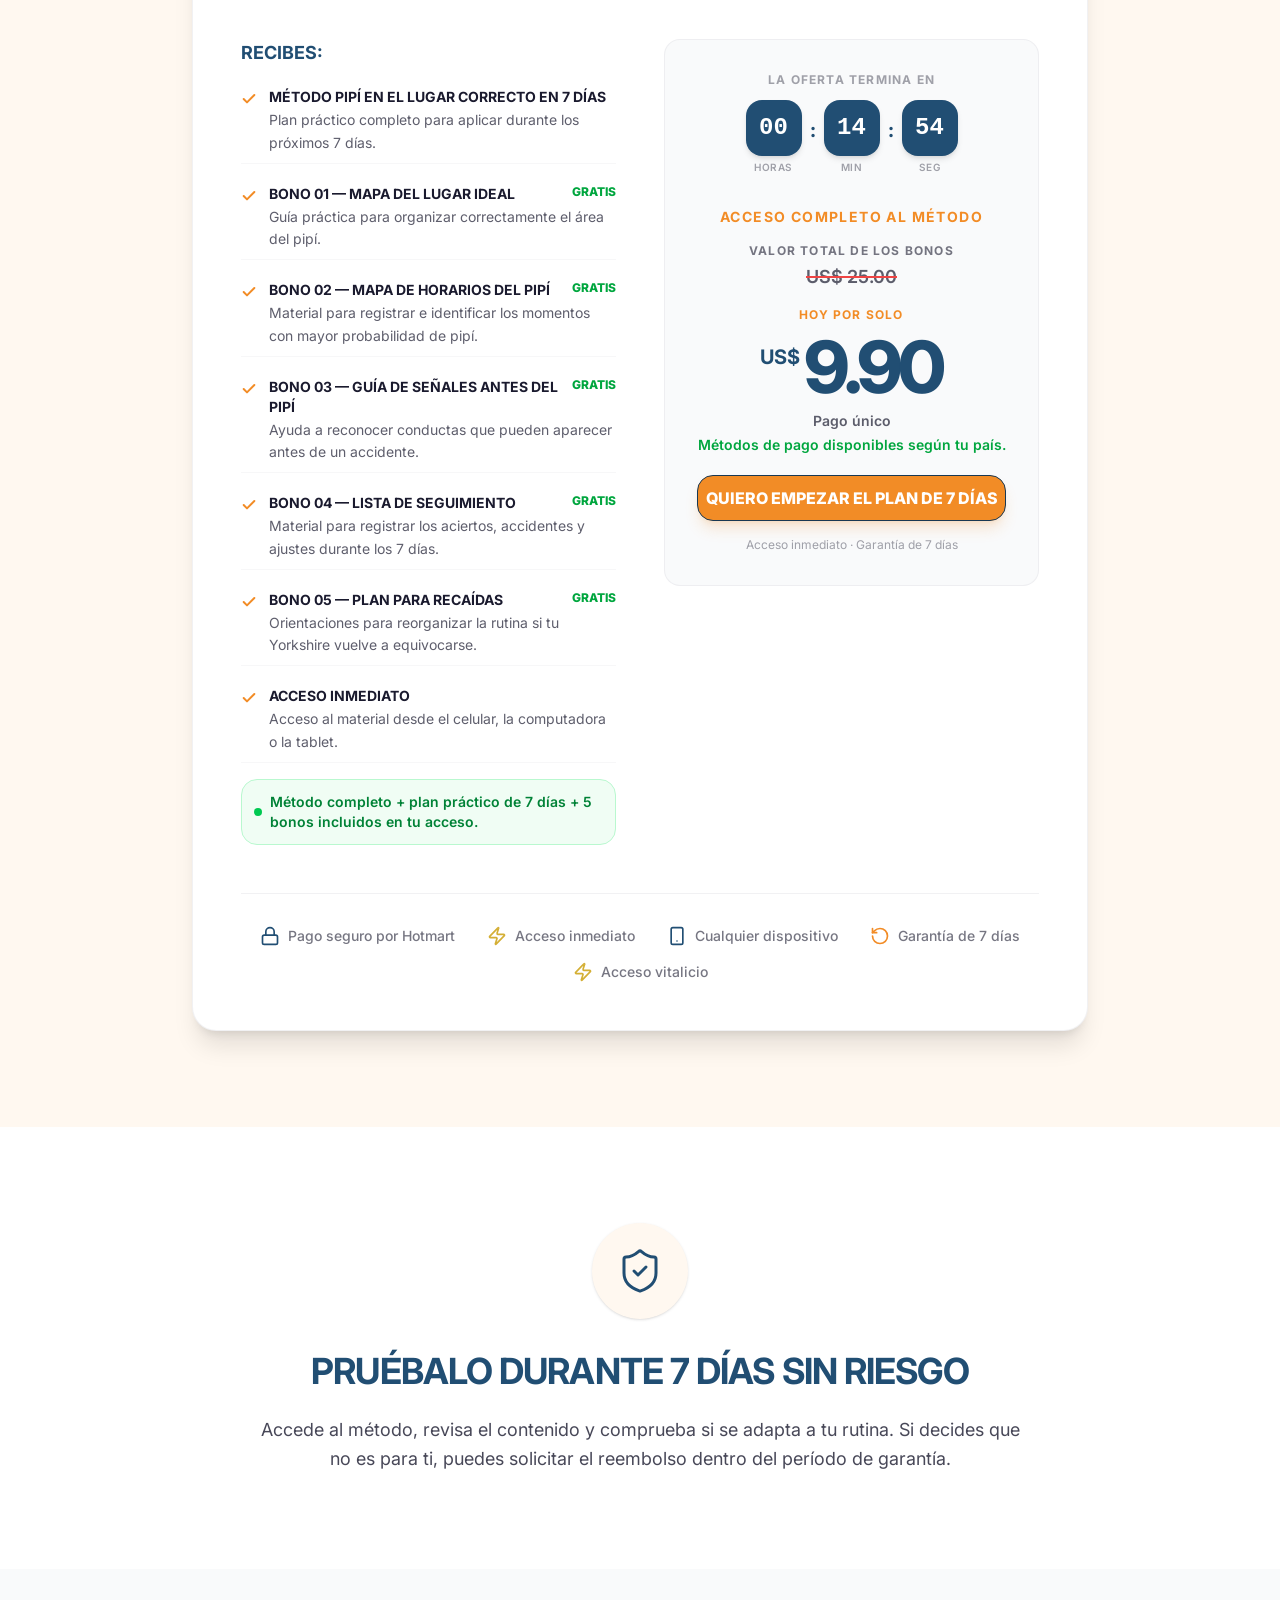
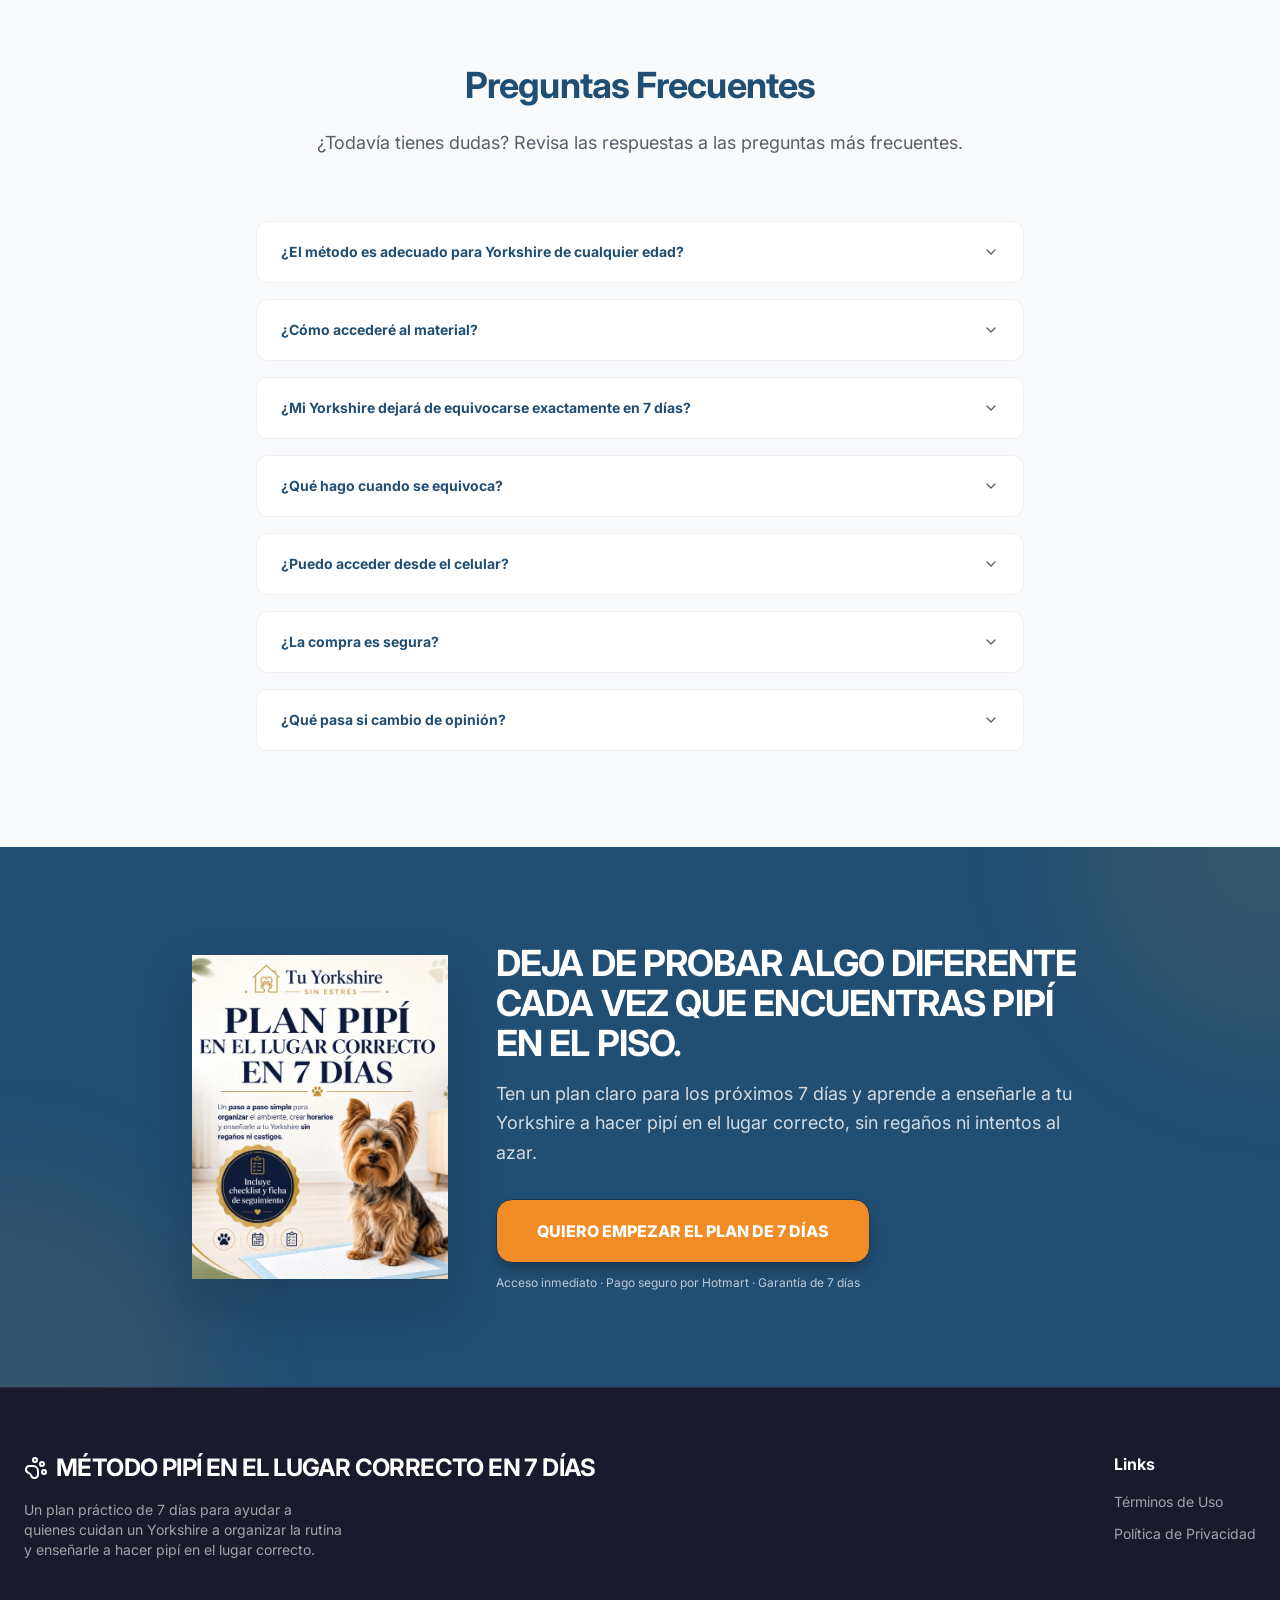
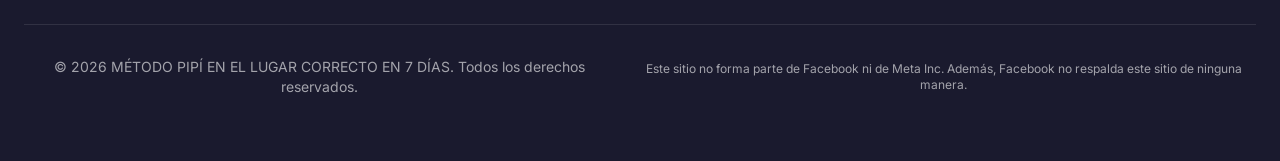
==== commit b4ccc9a2: "Versiona bundle da revisão de conversão" ====
--- a/index.html
+++ b/index.html
@@ -28,7 +28,7 @@
     fbq('track', 'PageView');
     </script>
     <!-- End Meta Pixel Code -->
-    <script type="module" crossorigin src="/assets/index-es-audit-289ef91.js"></script>
+    <script type="module" crossorigin src="/assets/index-es-conversion-dd5d7ed.js"></script>
     <link rel="stylesheet" crossorigin href="/assets/index-C_XGtfu9.css">
   </head>
   <body>
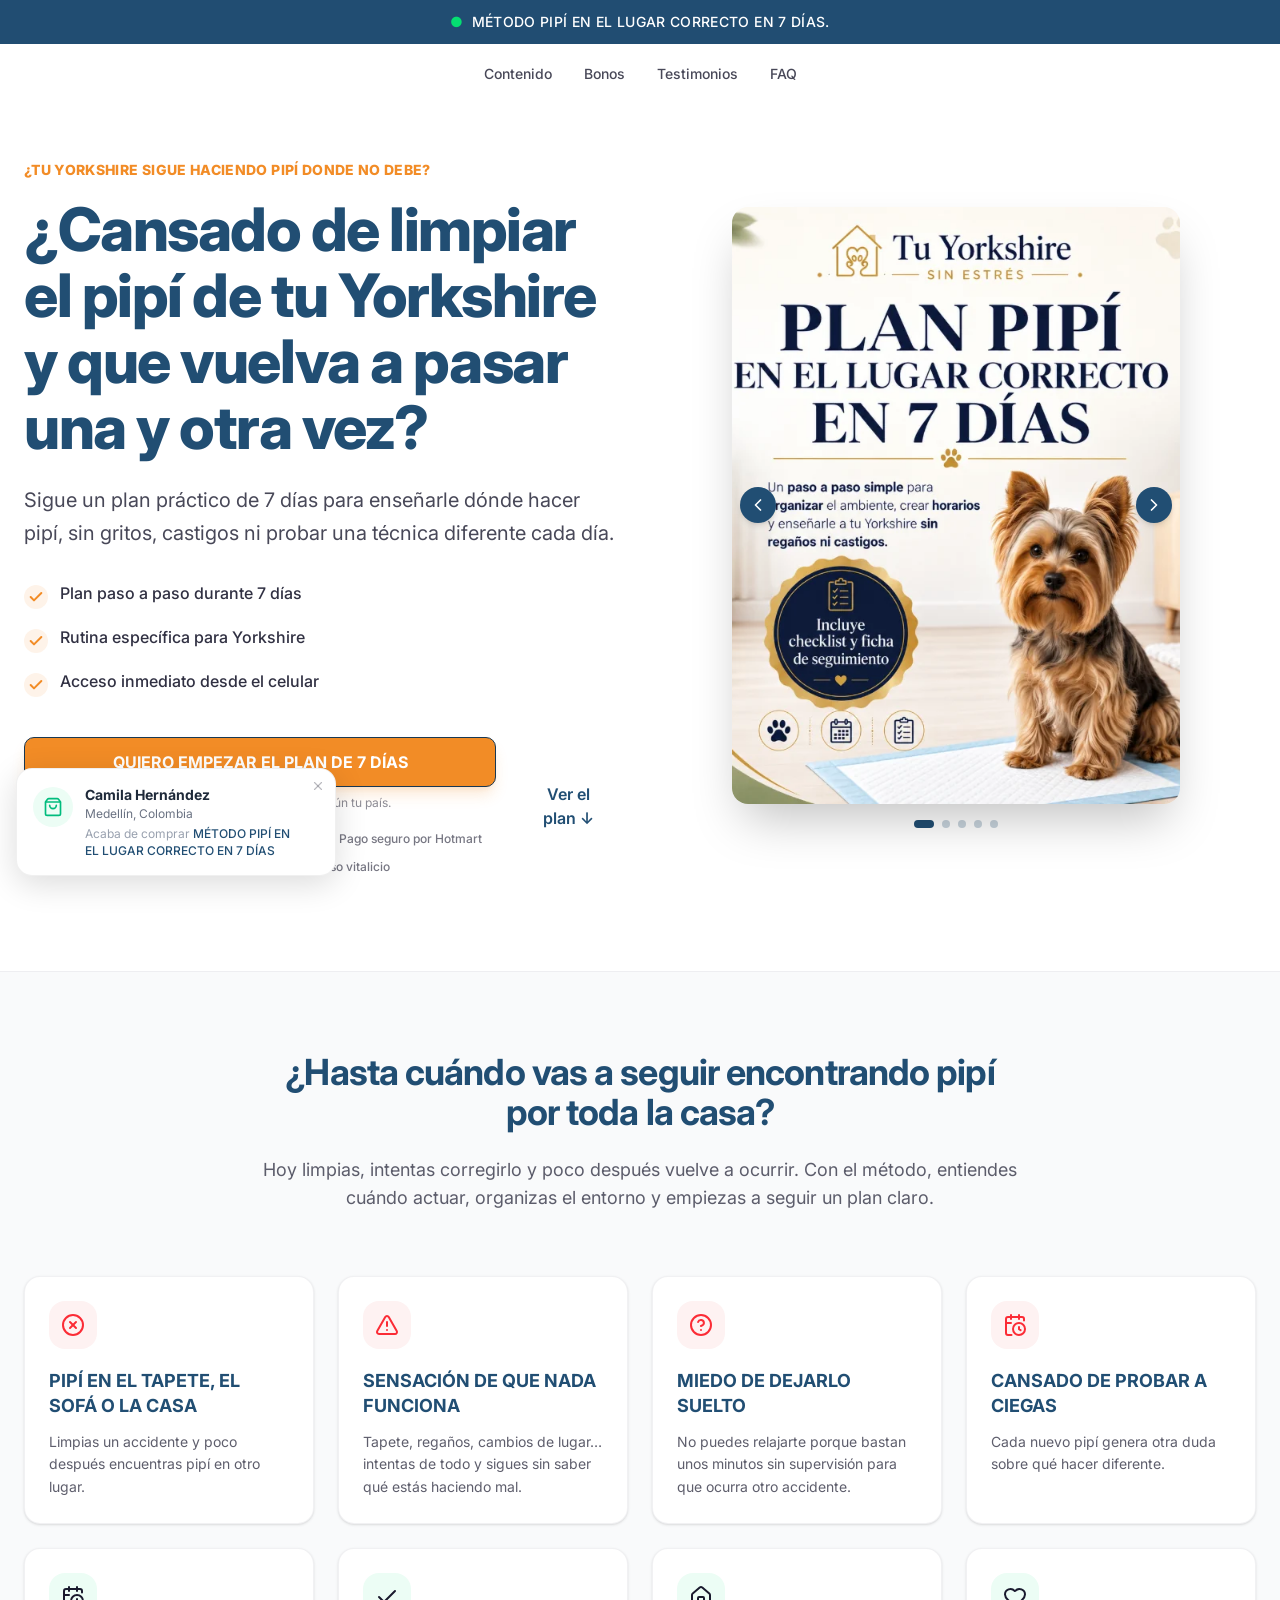
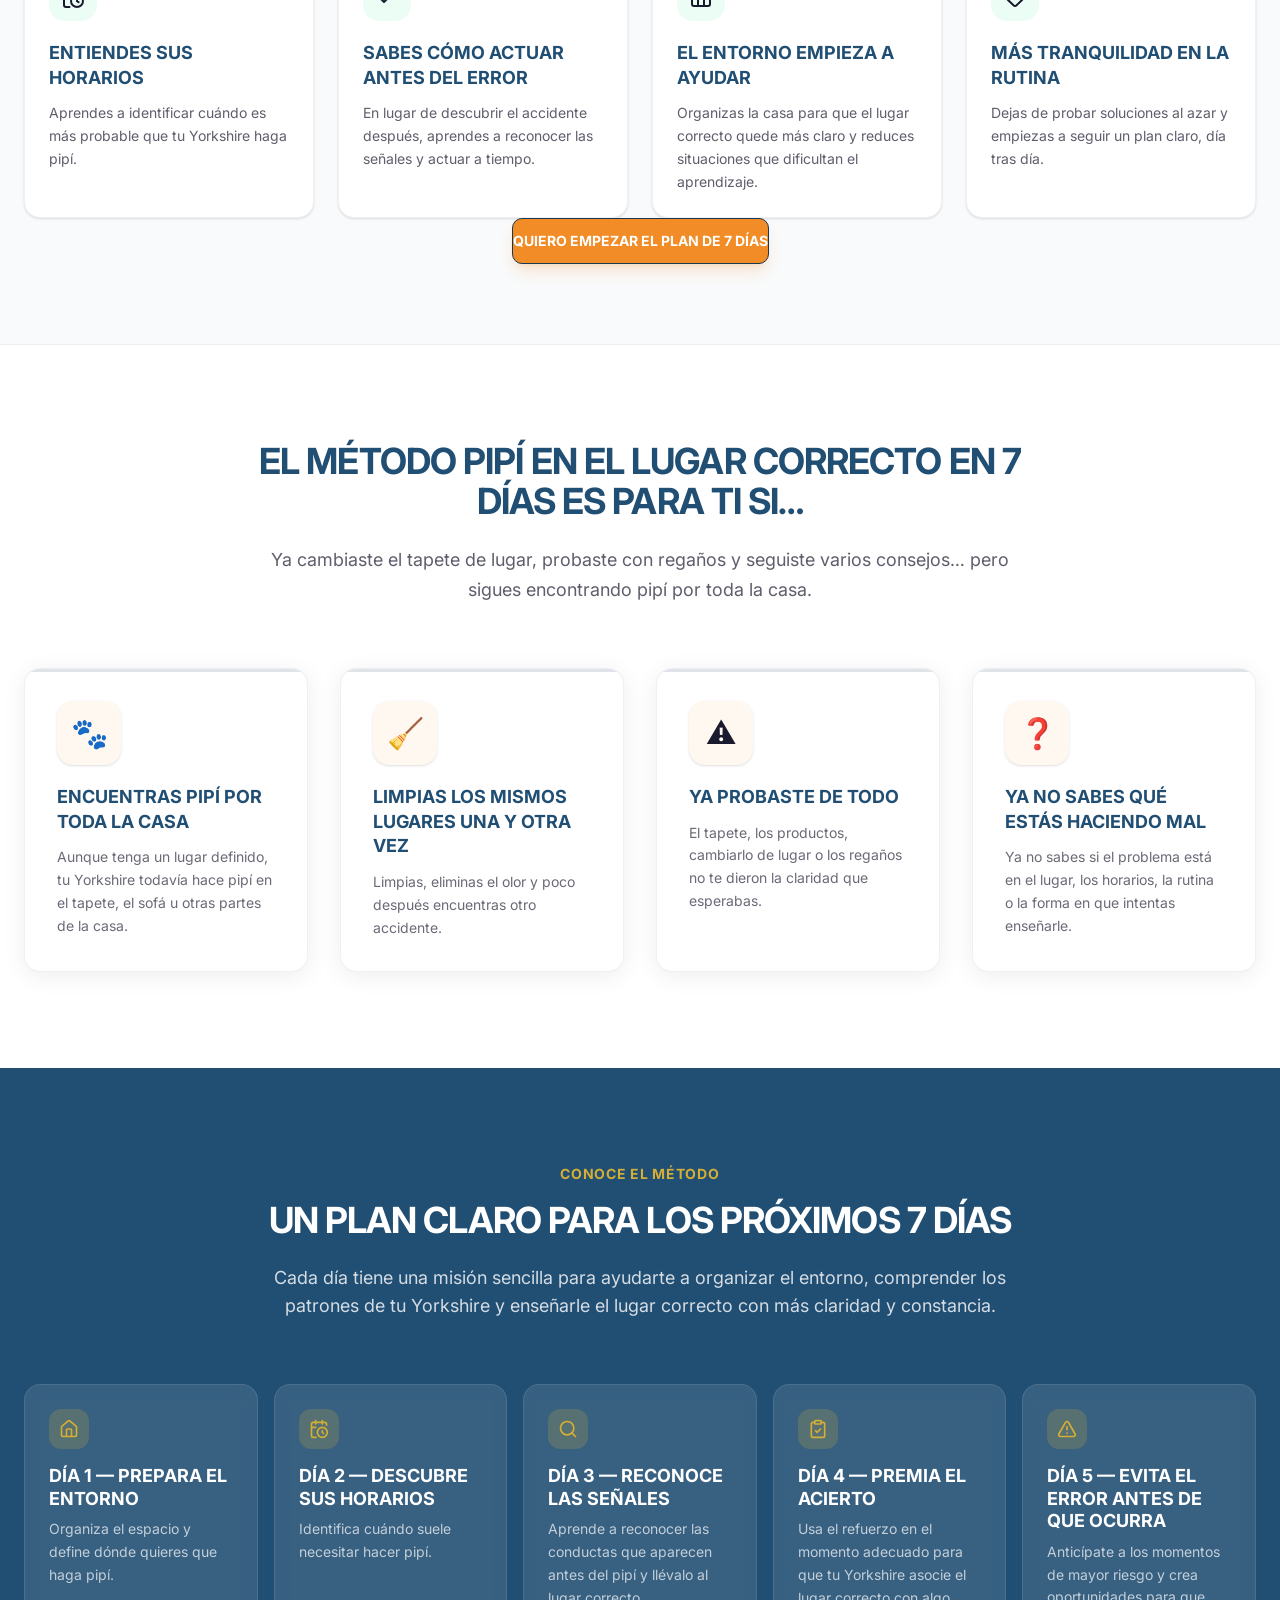
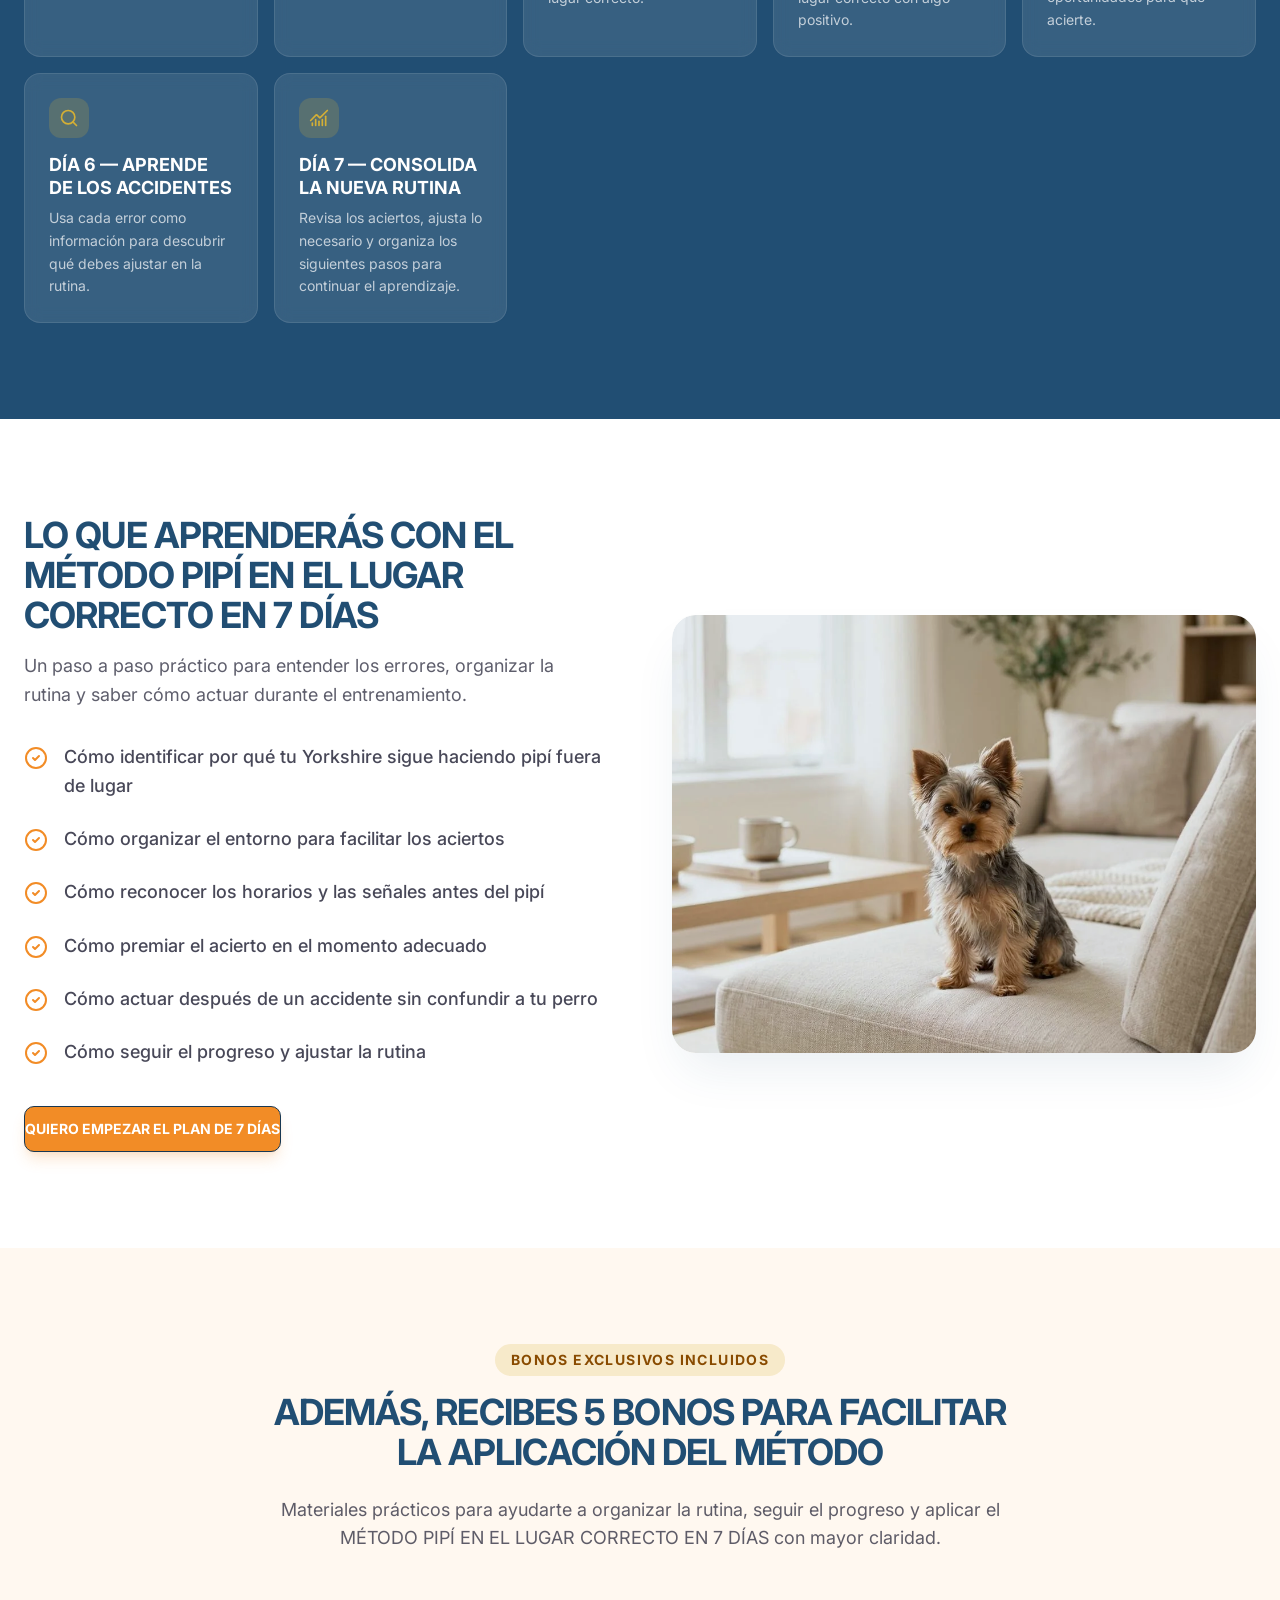
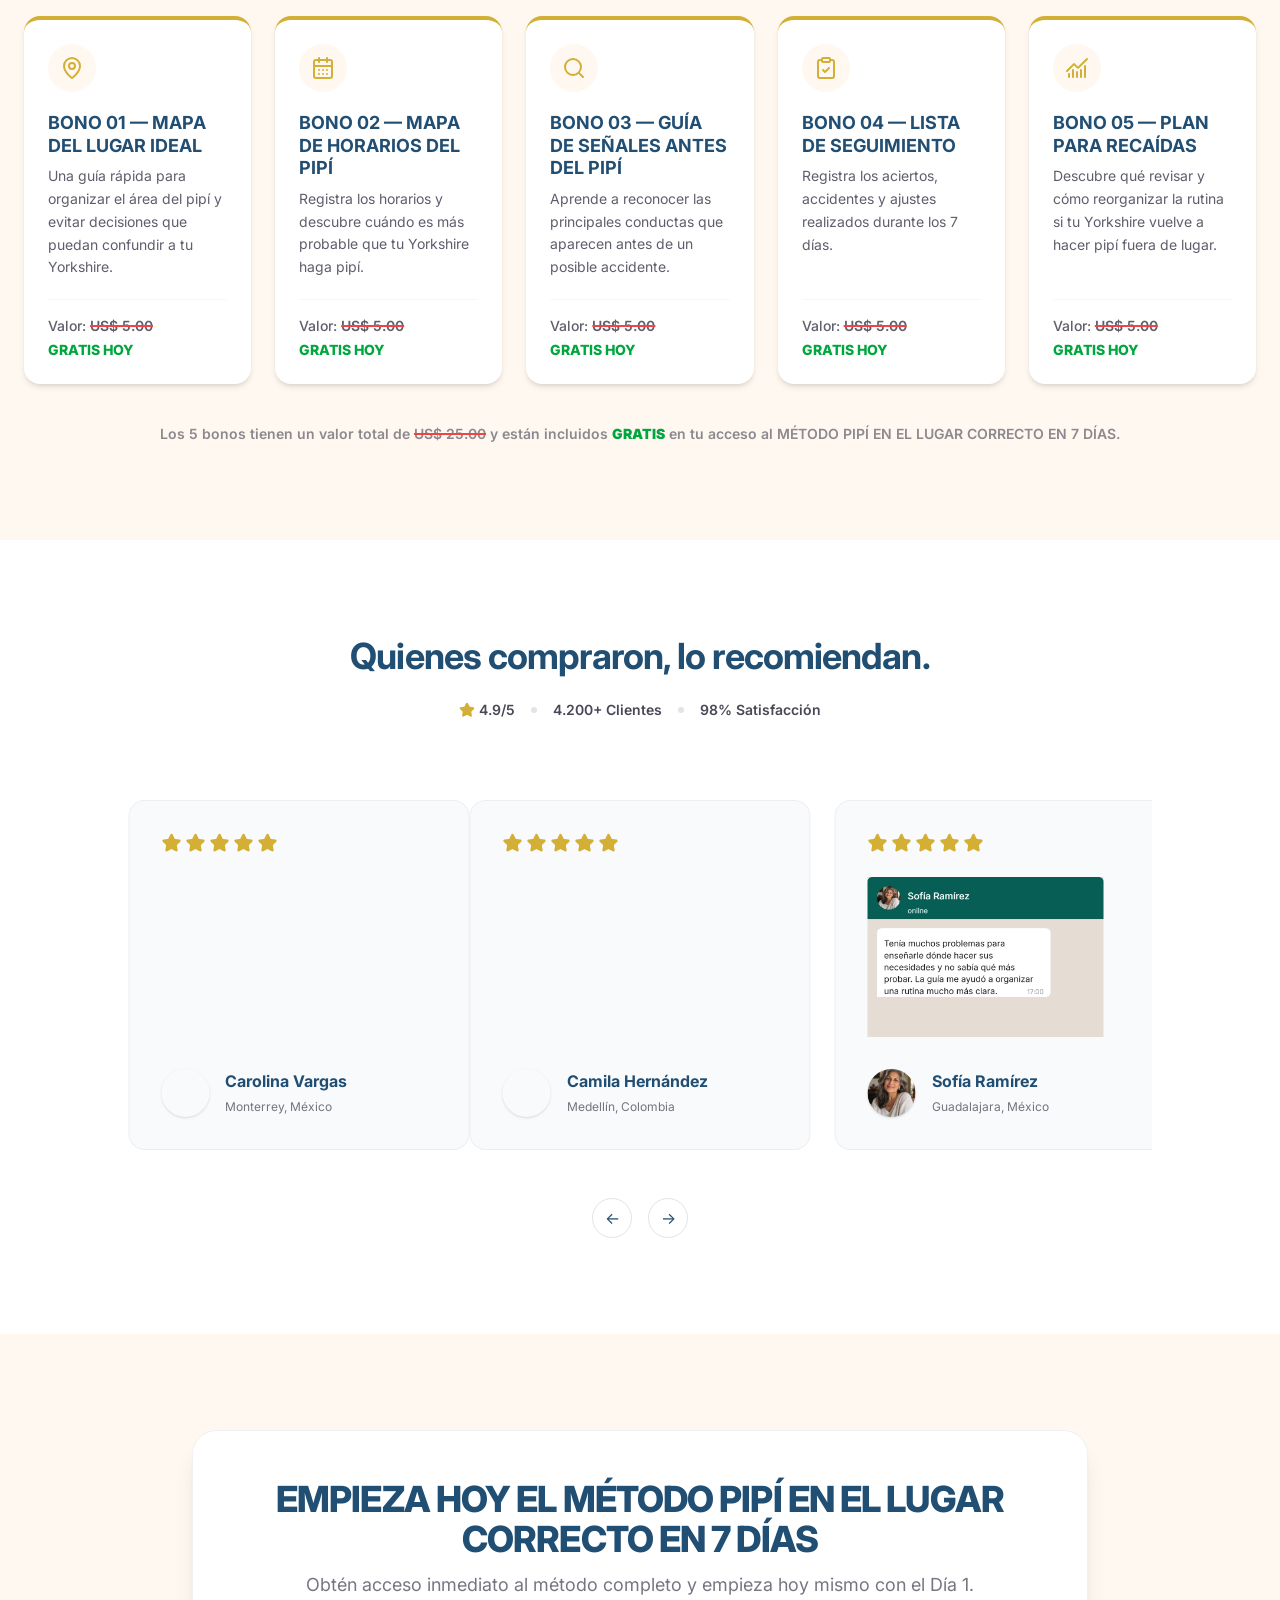
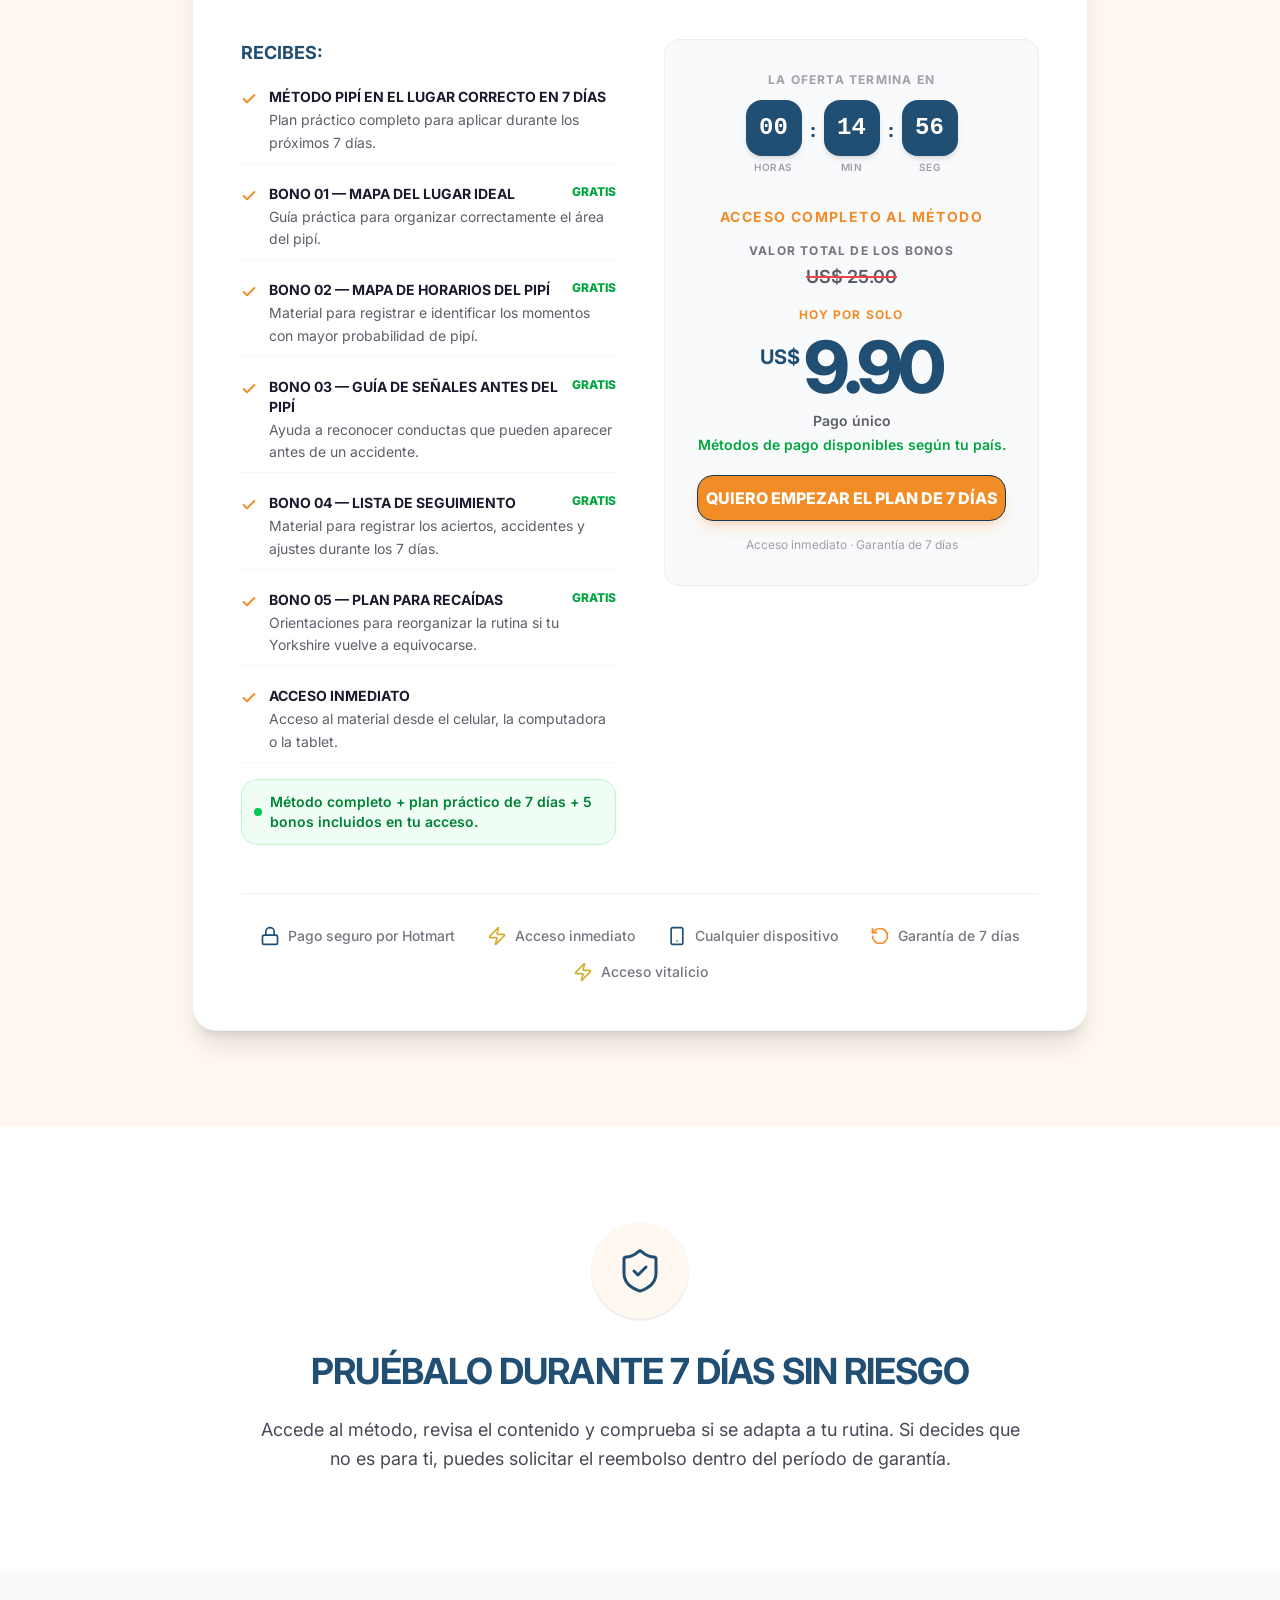
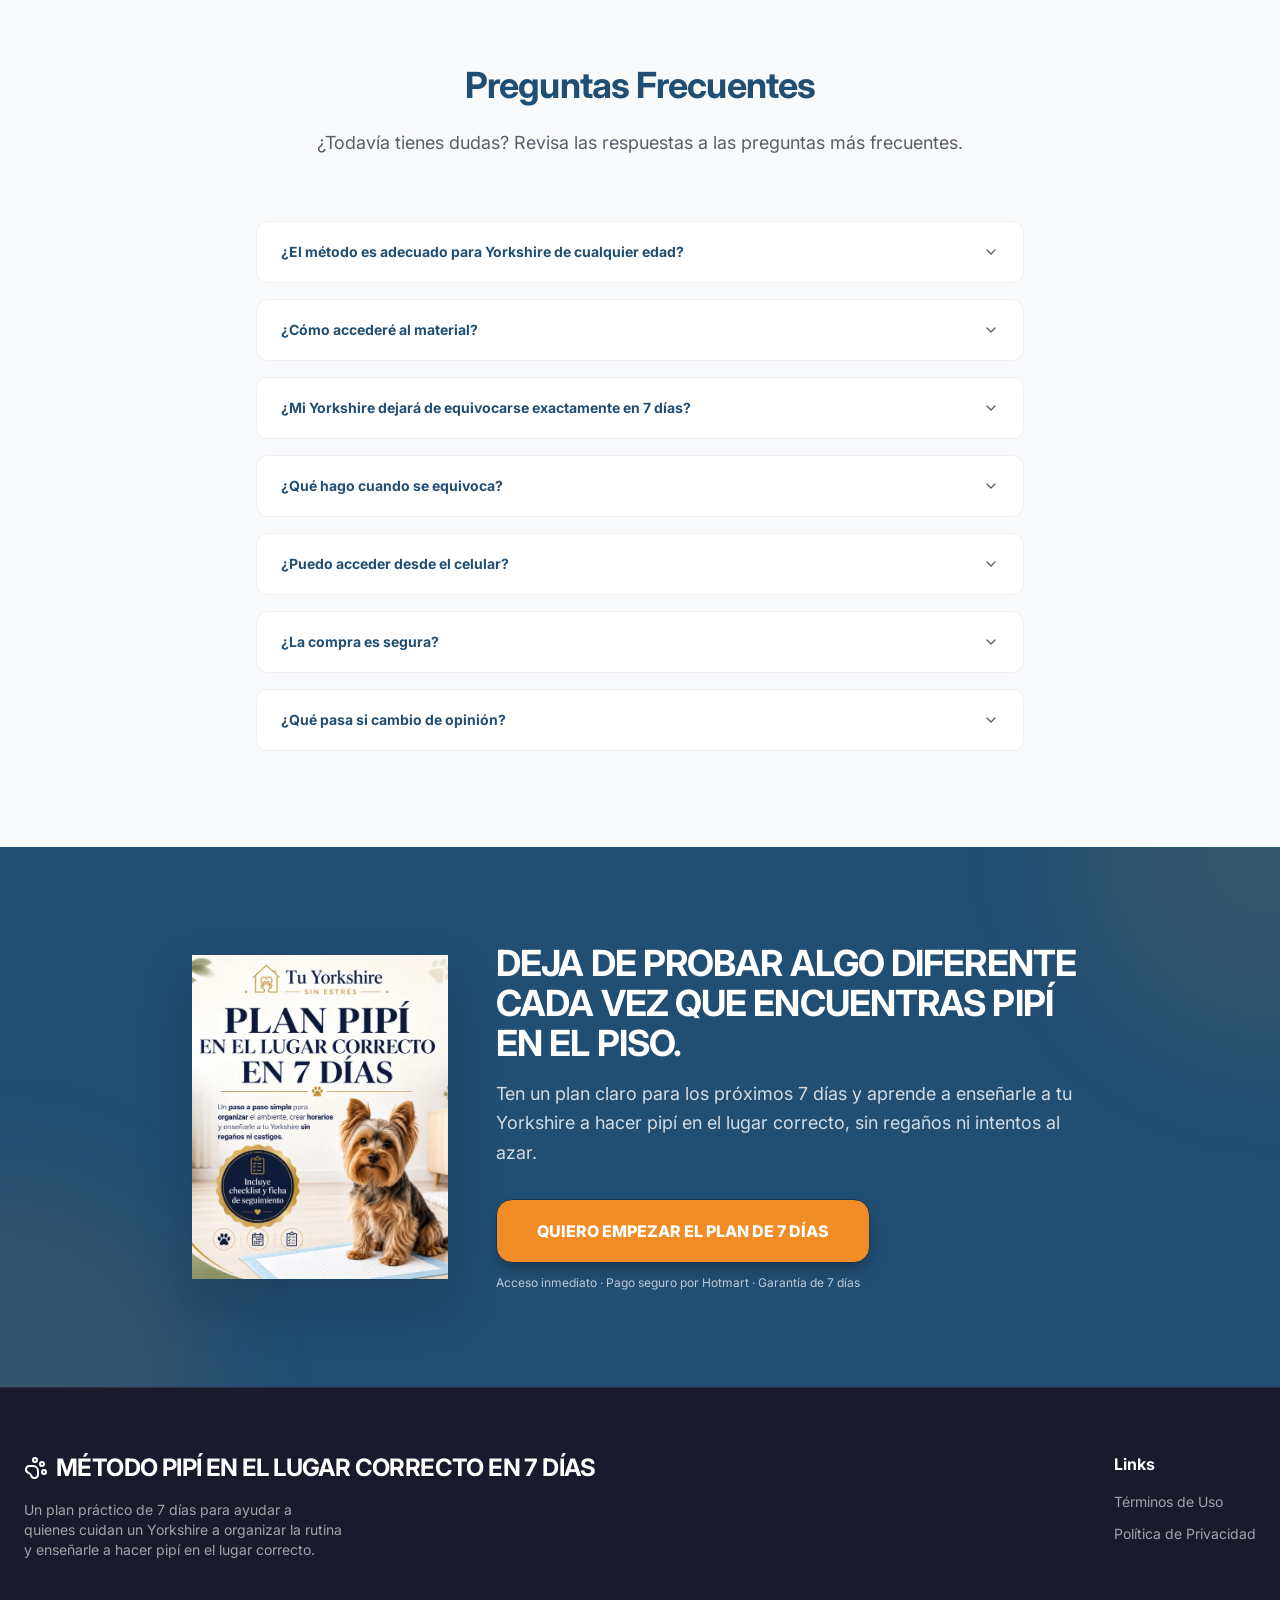
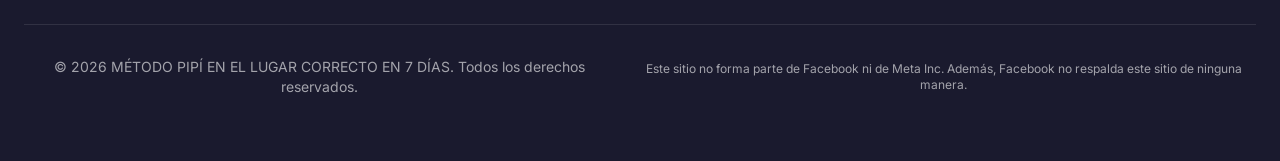
==== commit 4252477a: "Direciona todos os CTAs ao checkout" ====
--- a/index.html
+++ b/index.html
@@ -28,7 +28,7 @@
     fbq('track', 'PageView');
     </script>
     <!-- End Meta Pixel Code -->
-    <script type="module" crossorigin src="/assets/index-es-conversion-dd5d7ed.js"></script>
+    <script type="module" crossorigin src="/assets/index-es-checkout-all-ctas.js"></script>
     <link rel="stylesheet" crossorigin href="/assets/index-C_XGtfu9.css">
   </head>
   <body>
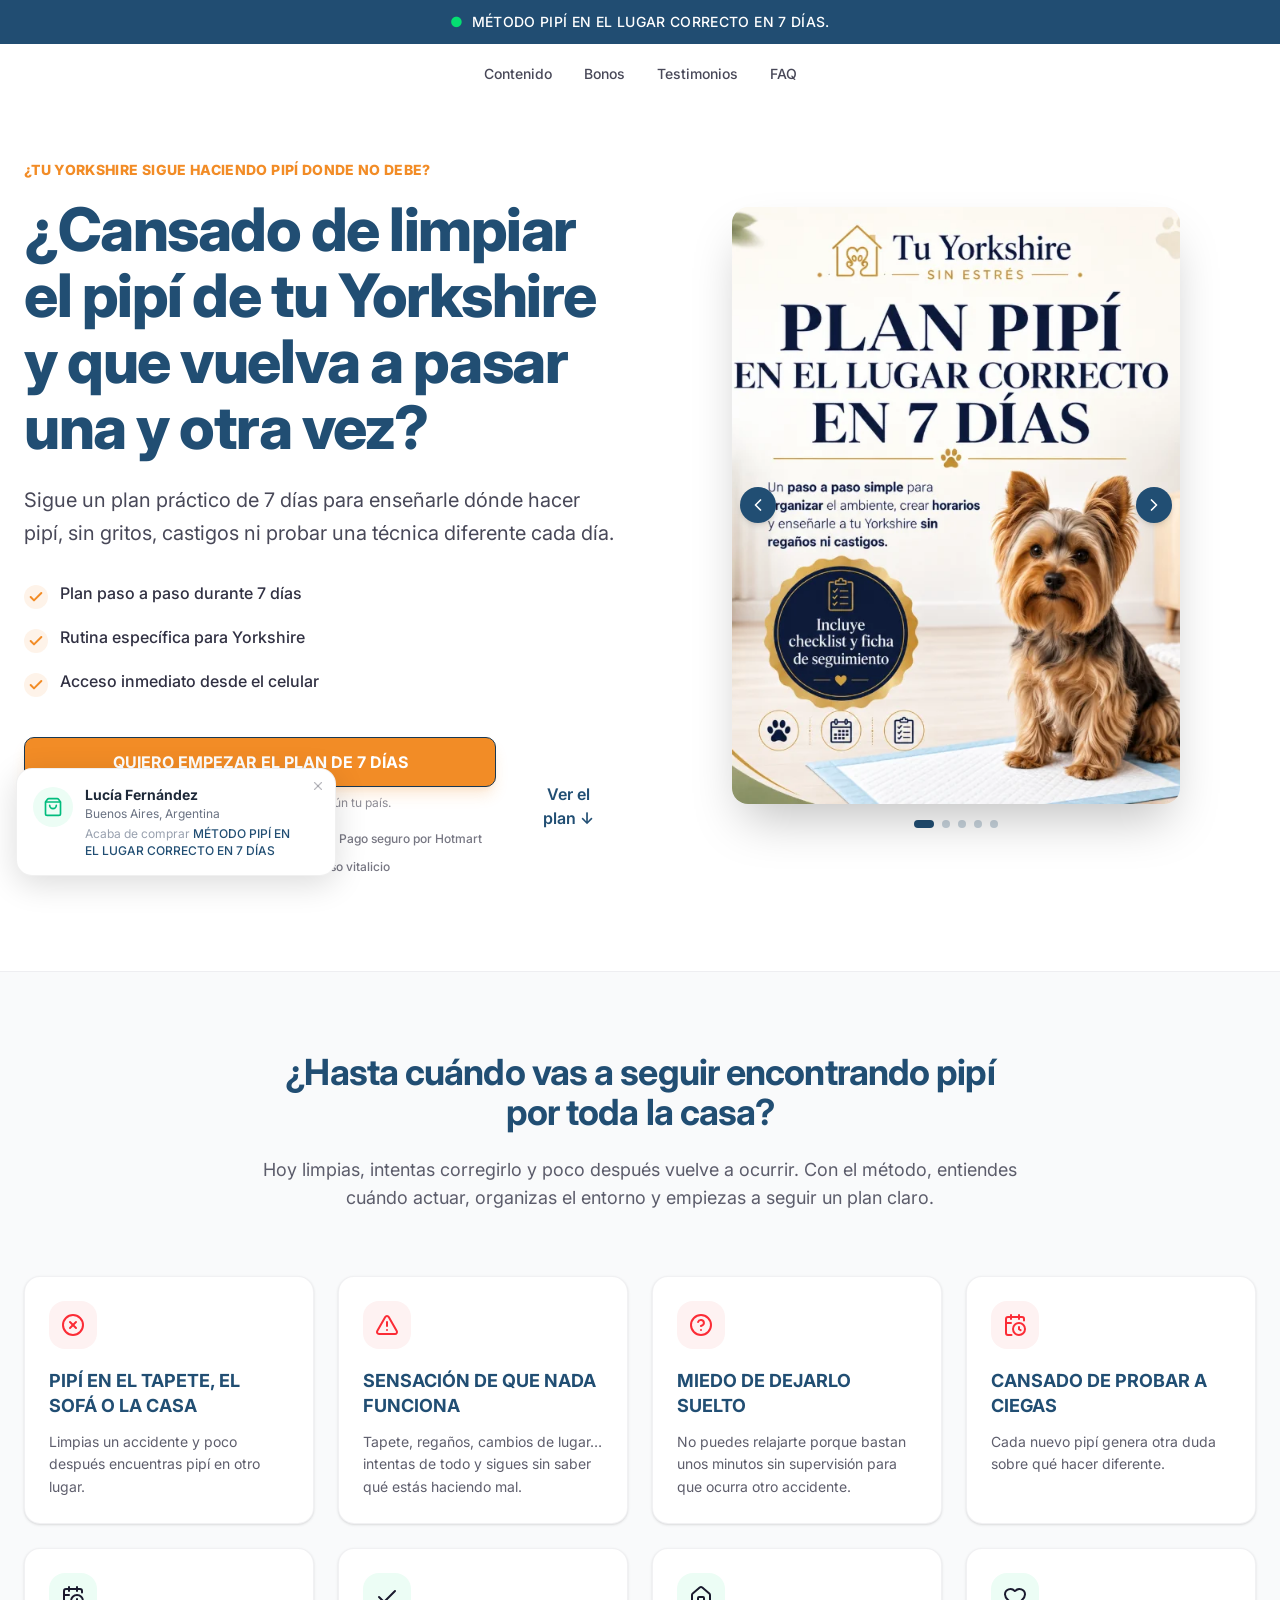
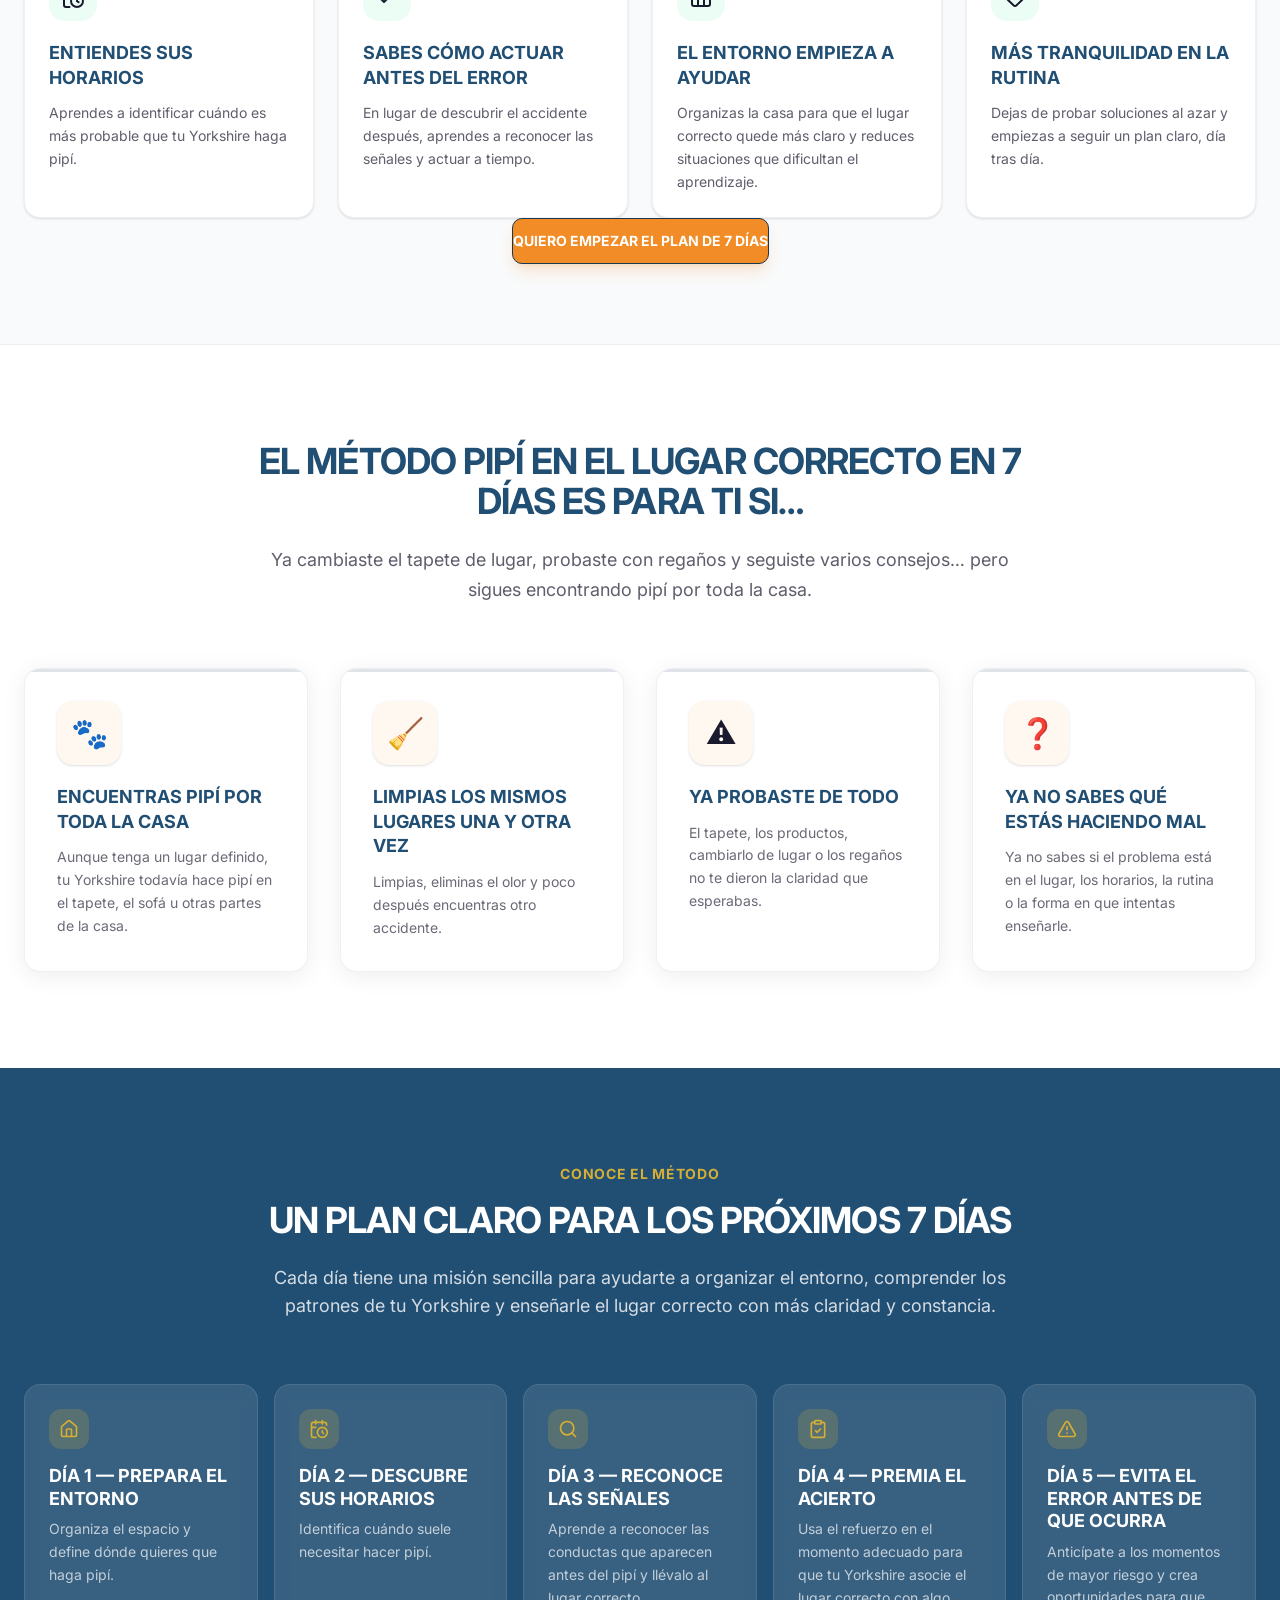
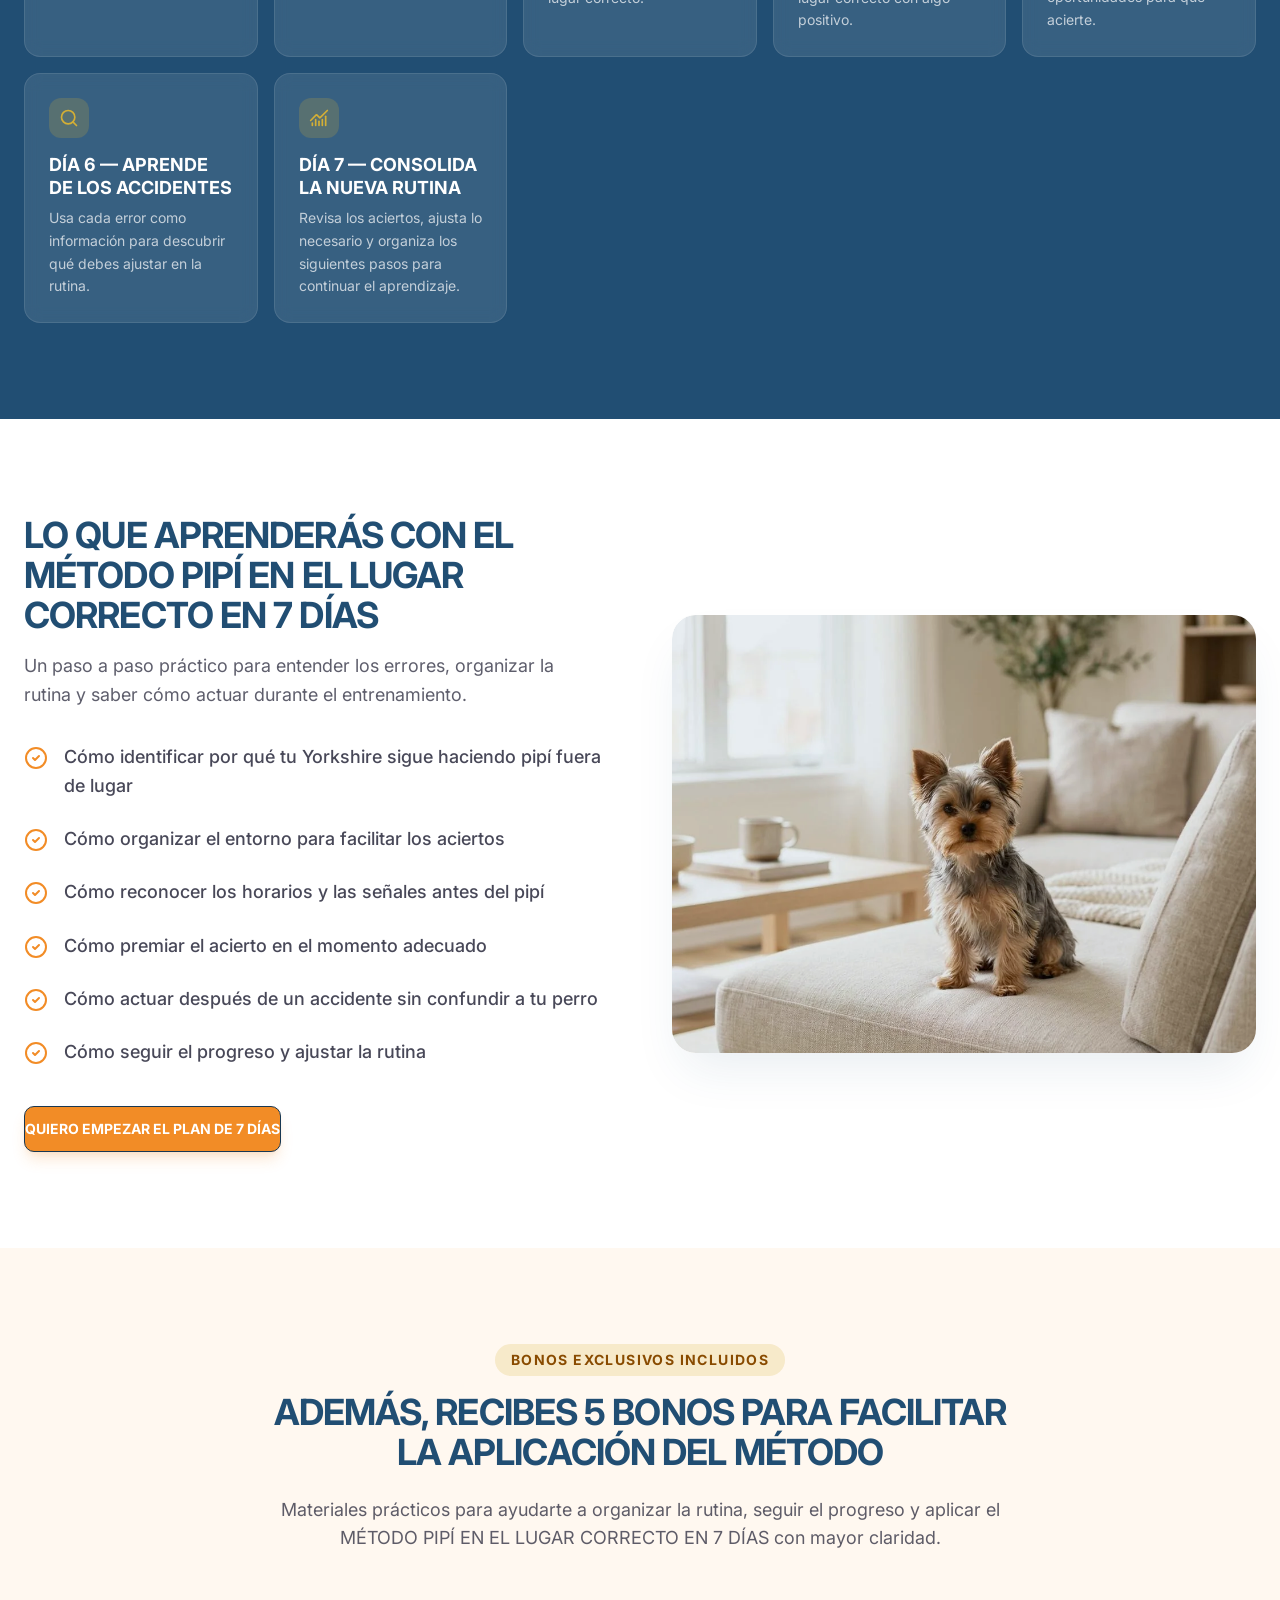
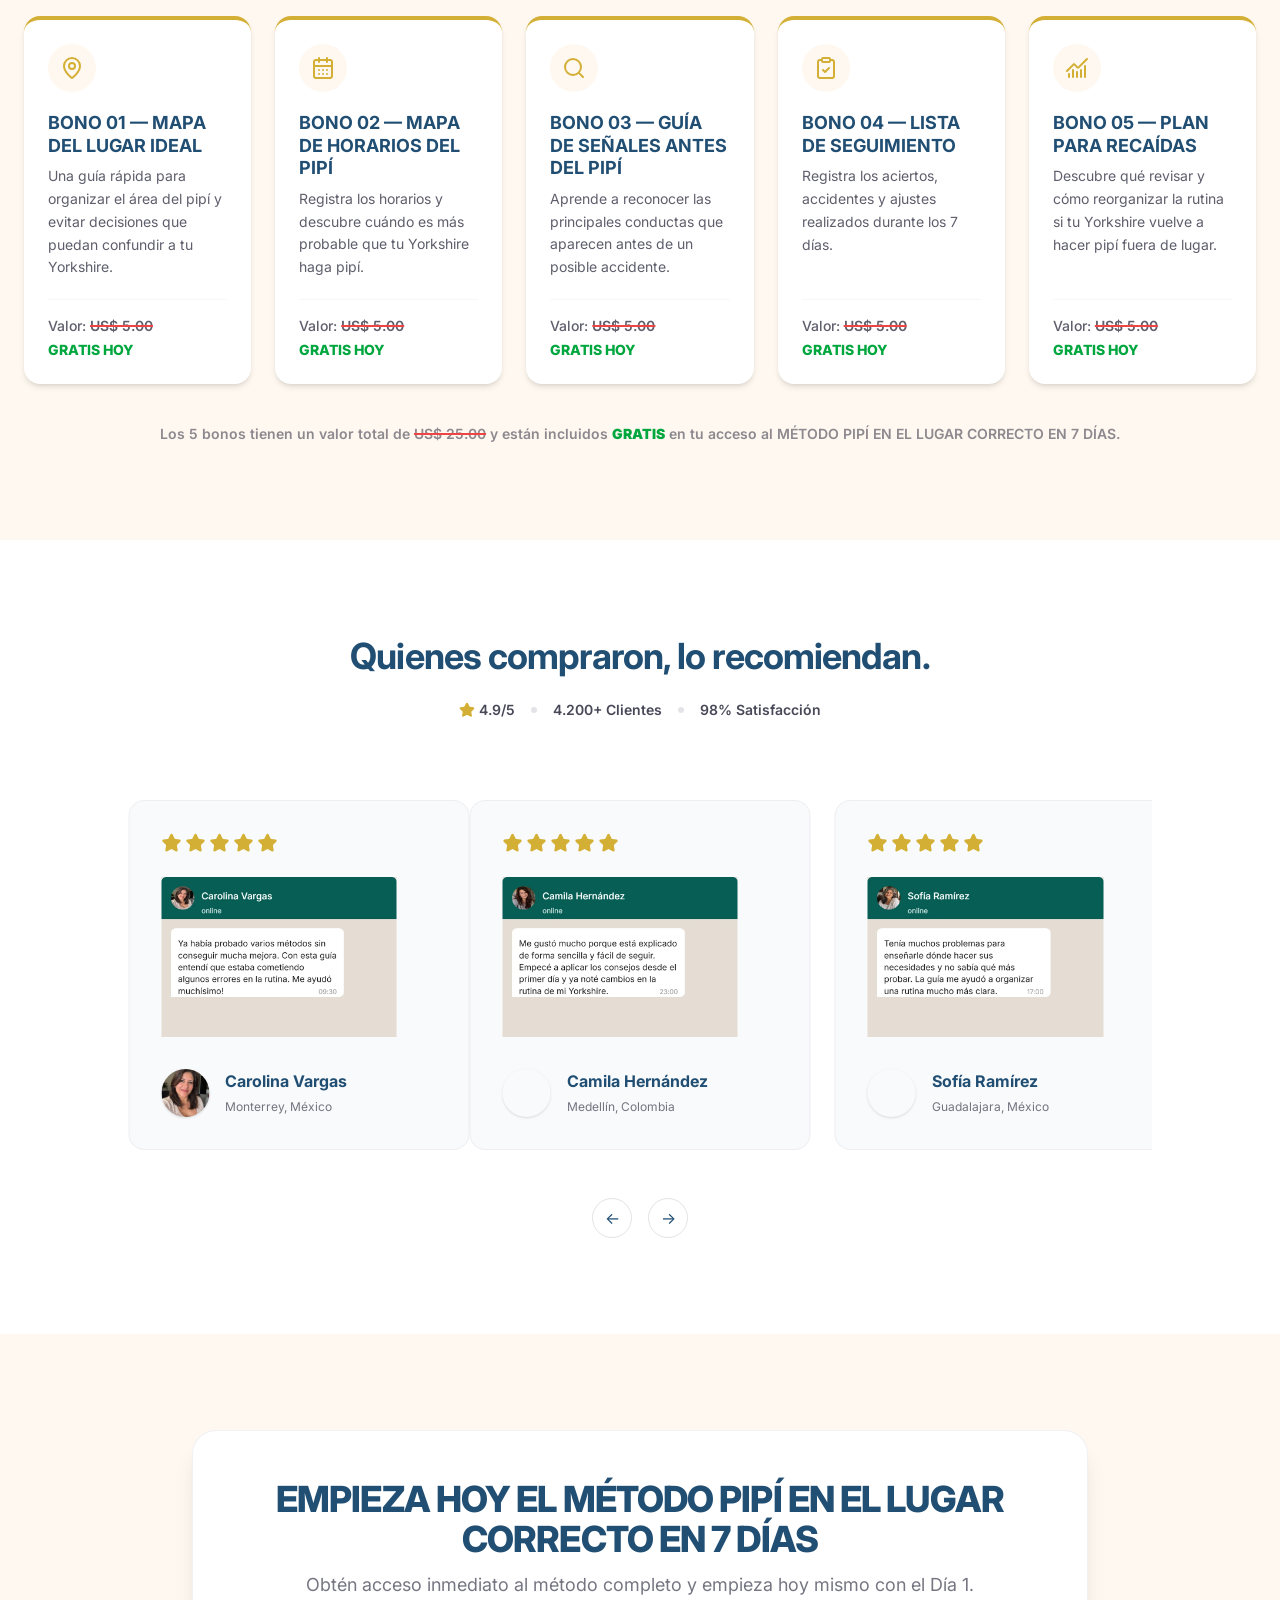
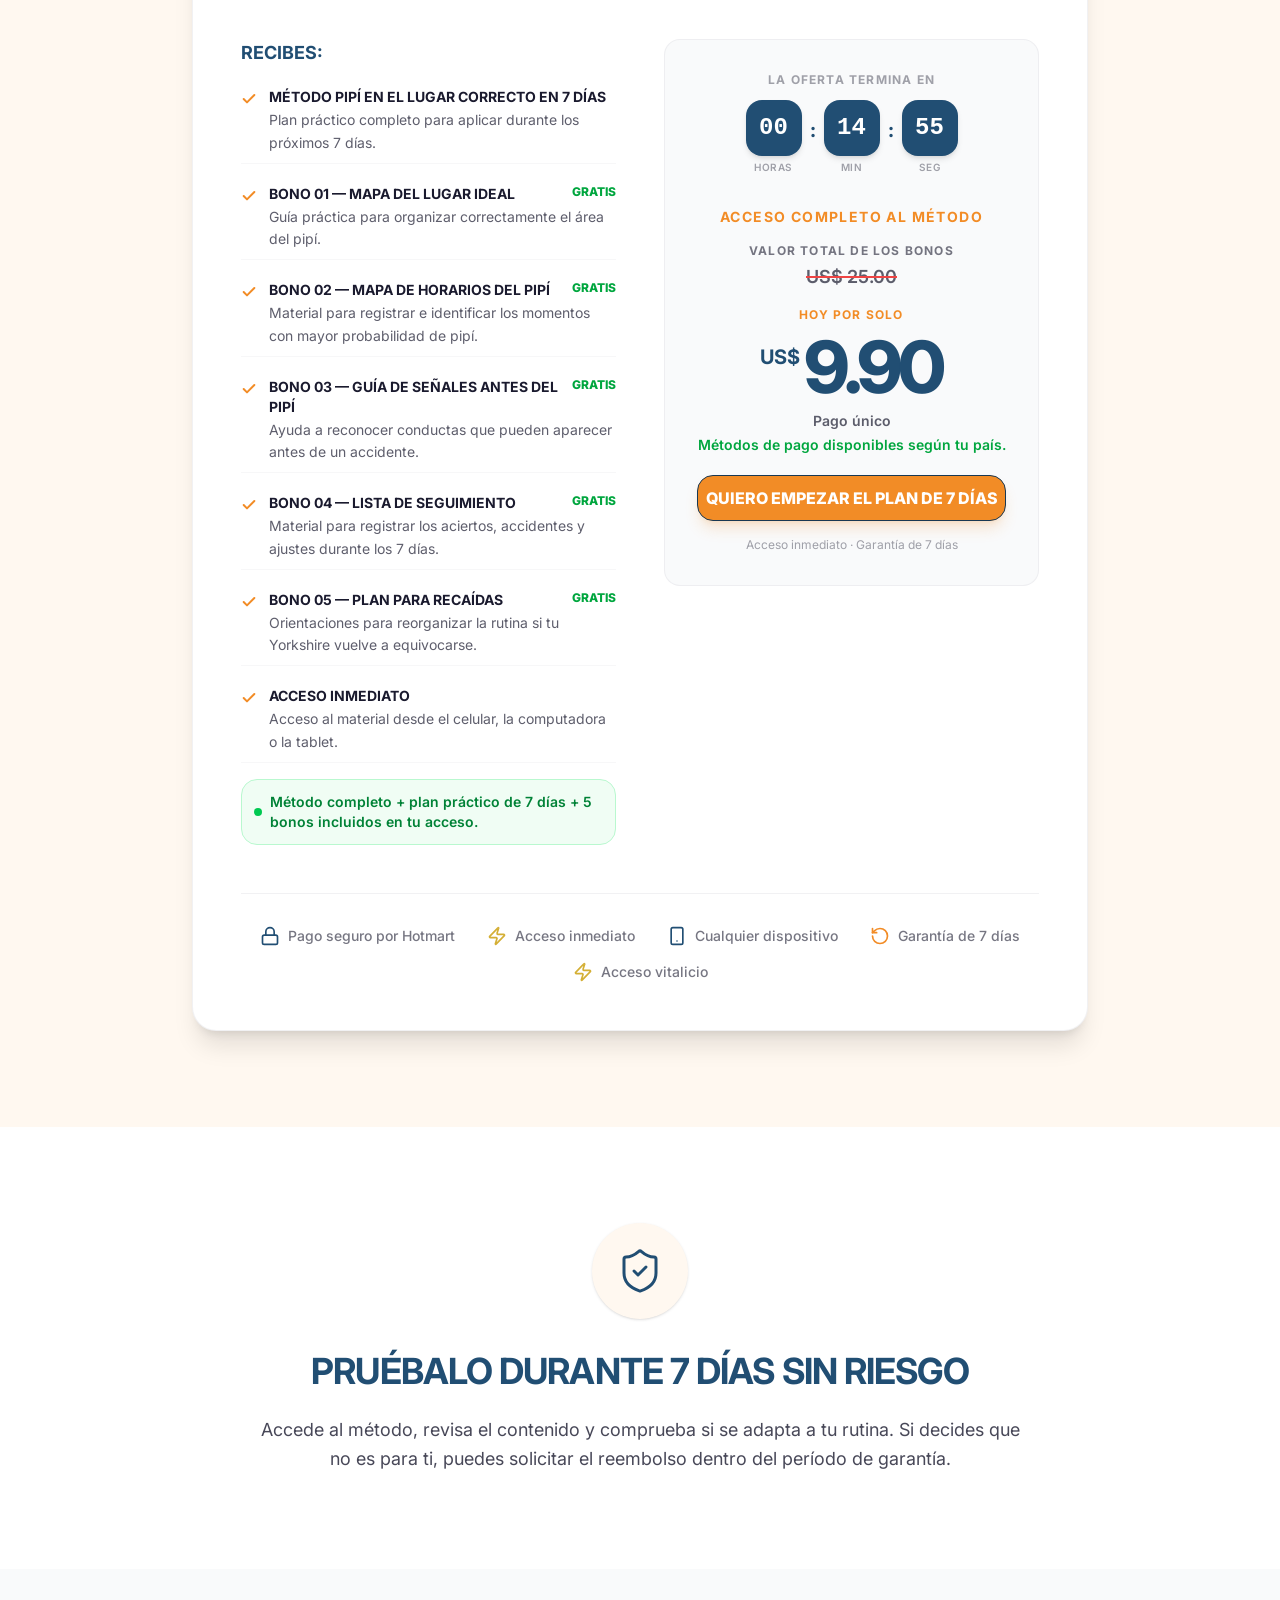
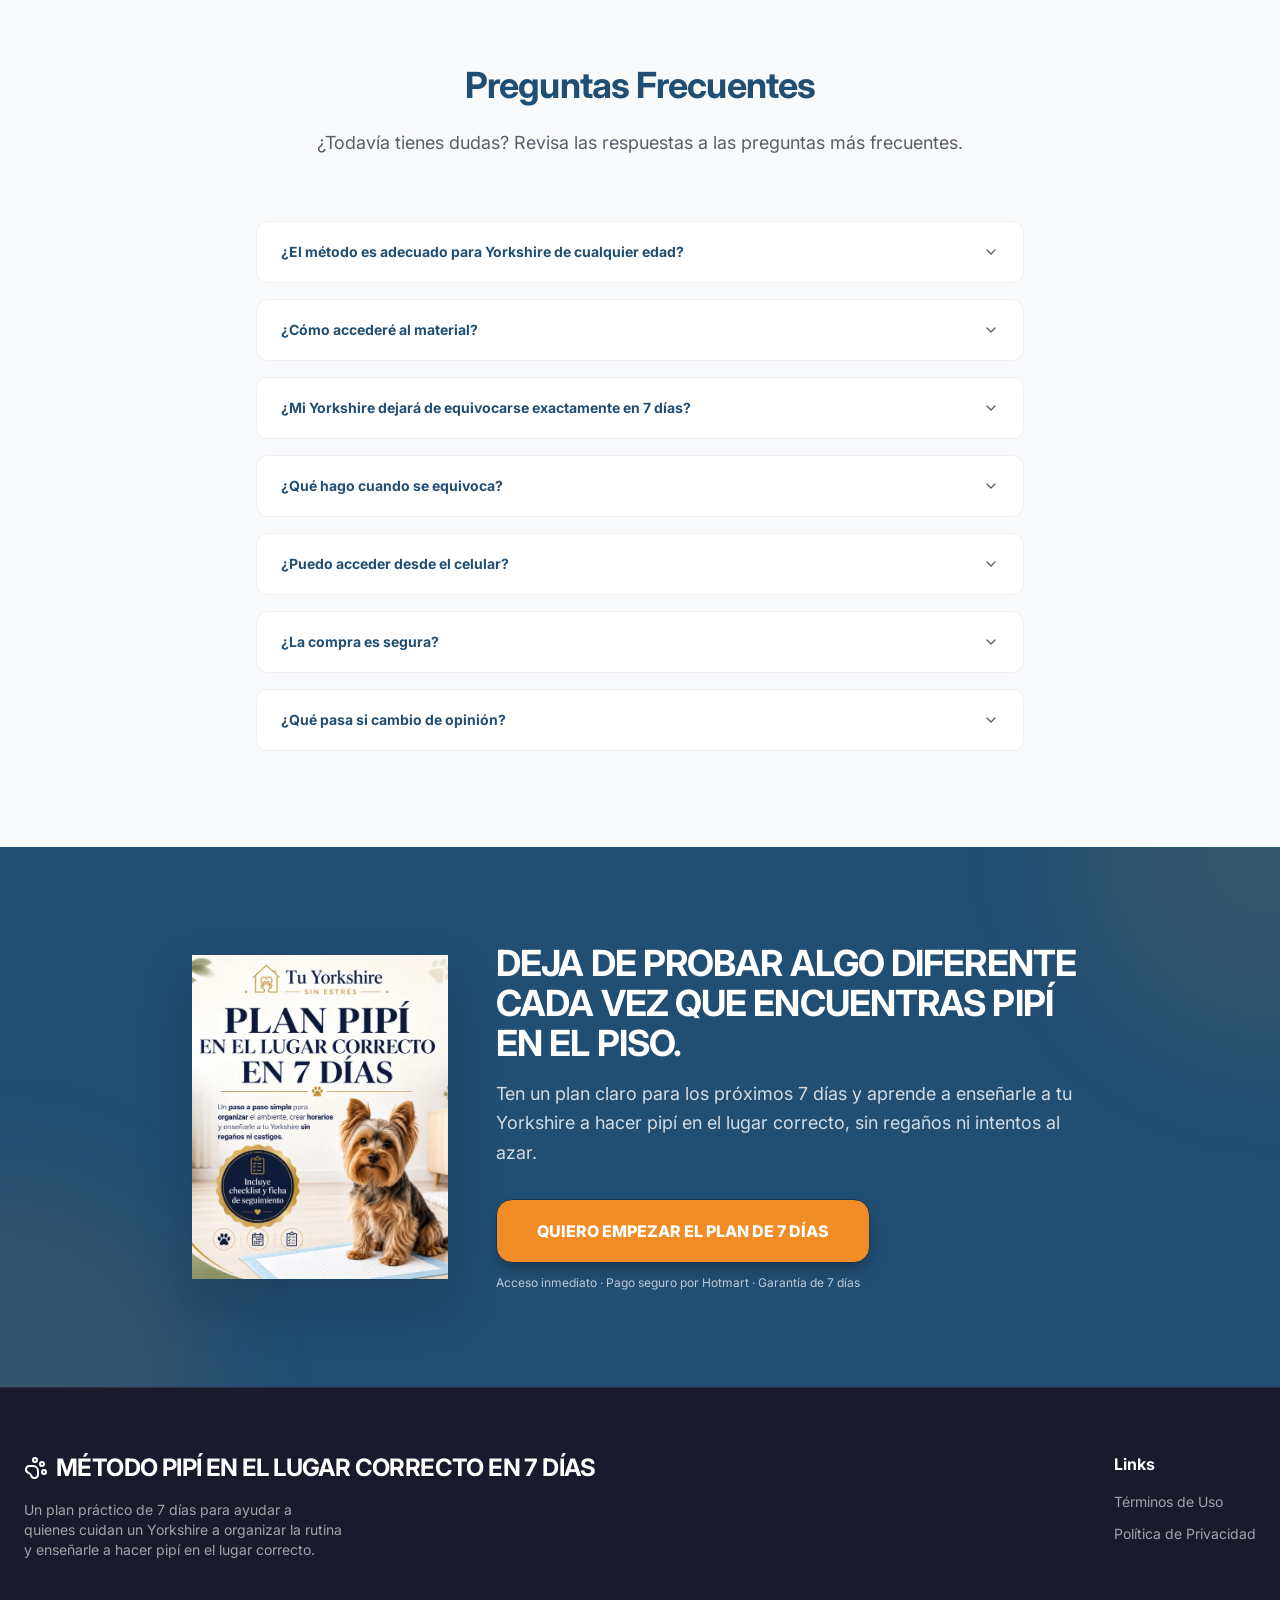
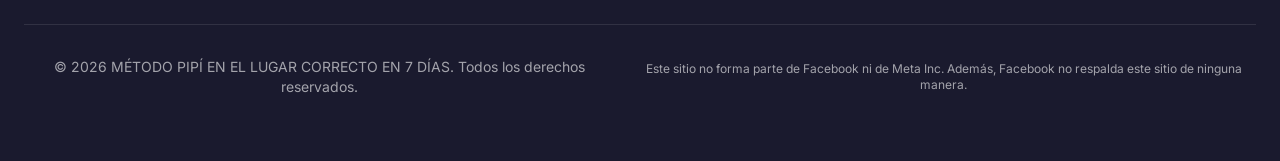
==== commit 4c3fb70b: "Garante redirecionamento dos CTAs para Hotmart" ====
--- a/index.html
+++ b/index.html
@@ -28,7 +28,7 @@
     fbq('track', 'PageView');
     </script>
     <!-- End Meta Pixel Code -->
-    <script type="module" crossorigin src="/assets/index-es-checkout-all-ctas.js"></script>
+    <script type="module" crossorigin src="/assets/index-es-hotmart-redirect-fixed.js"></script>
     <link rel="stylesheet" crossorigin href="/assets/index-C_XGtfu9.css">
   </head>
   <body>
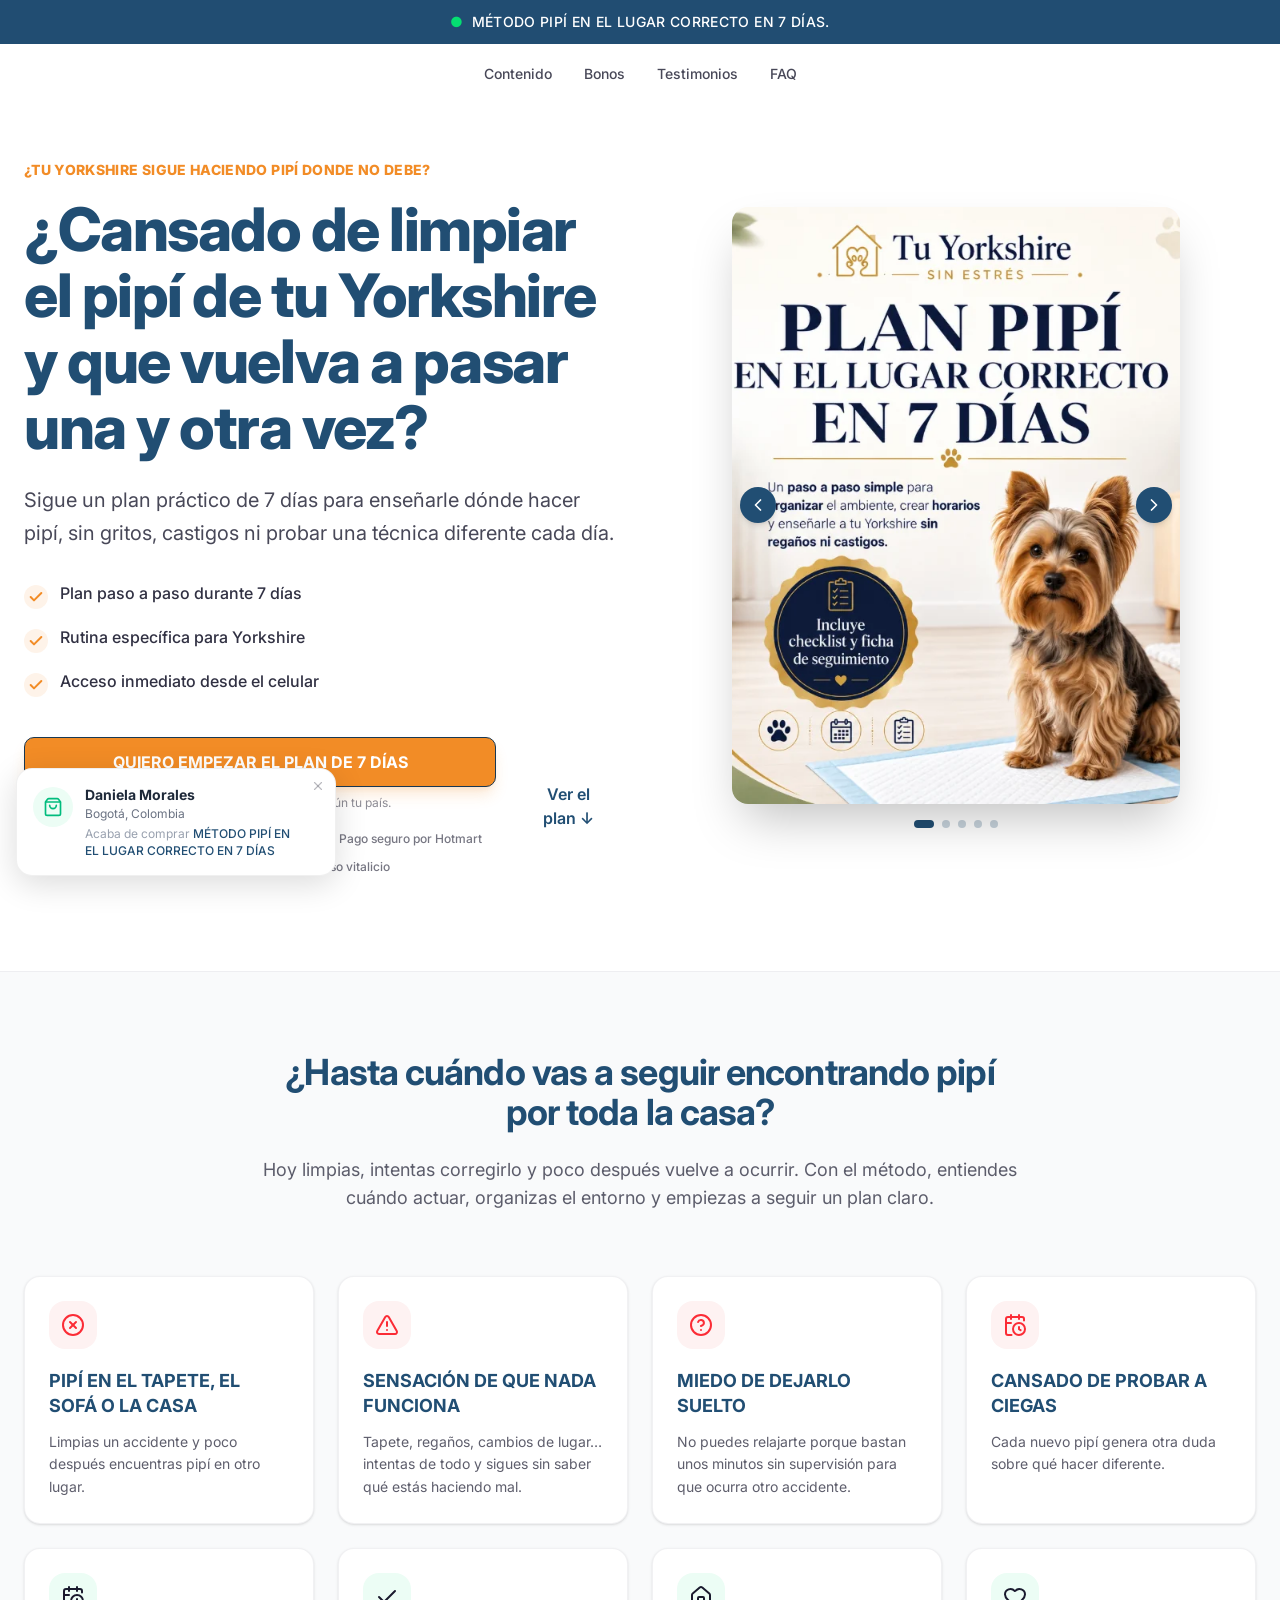
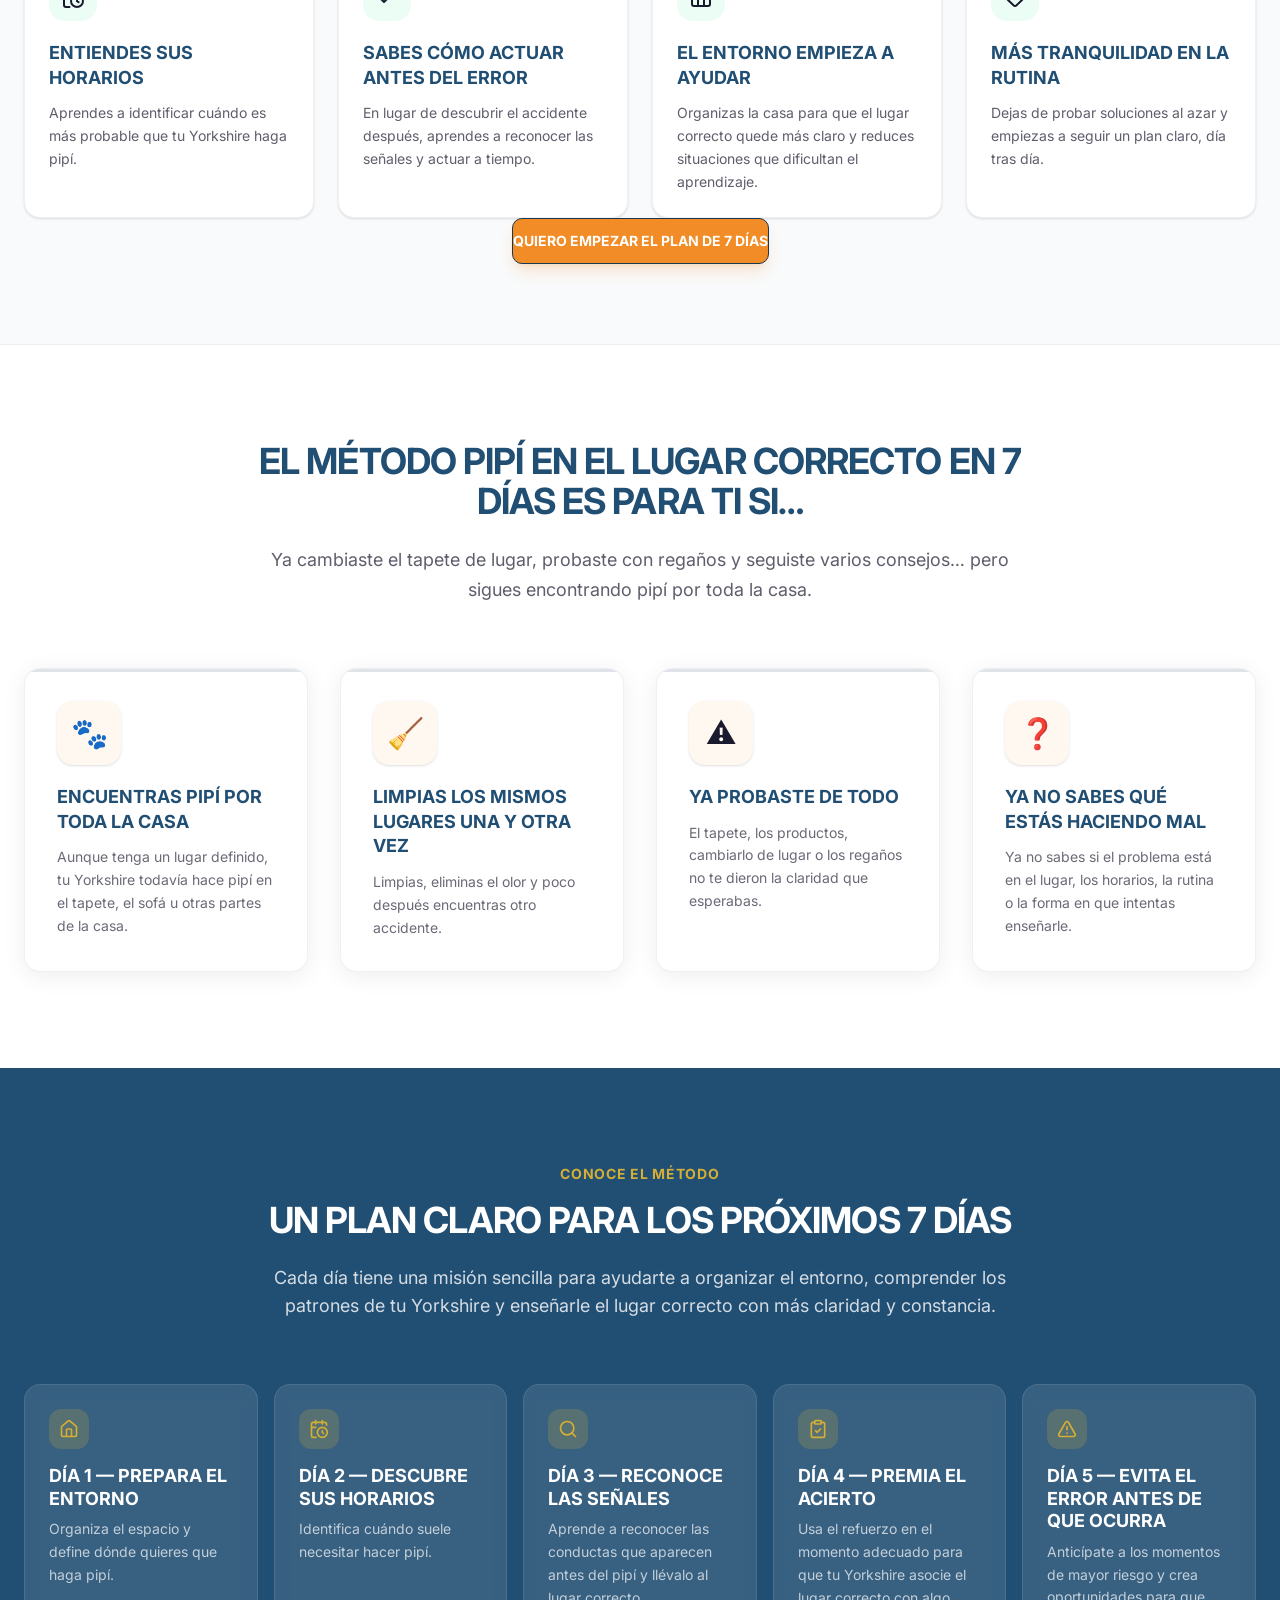
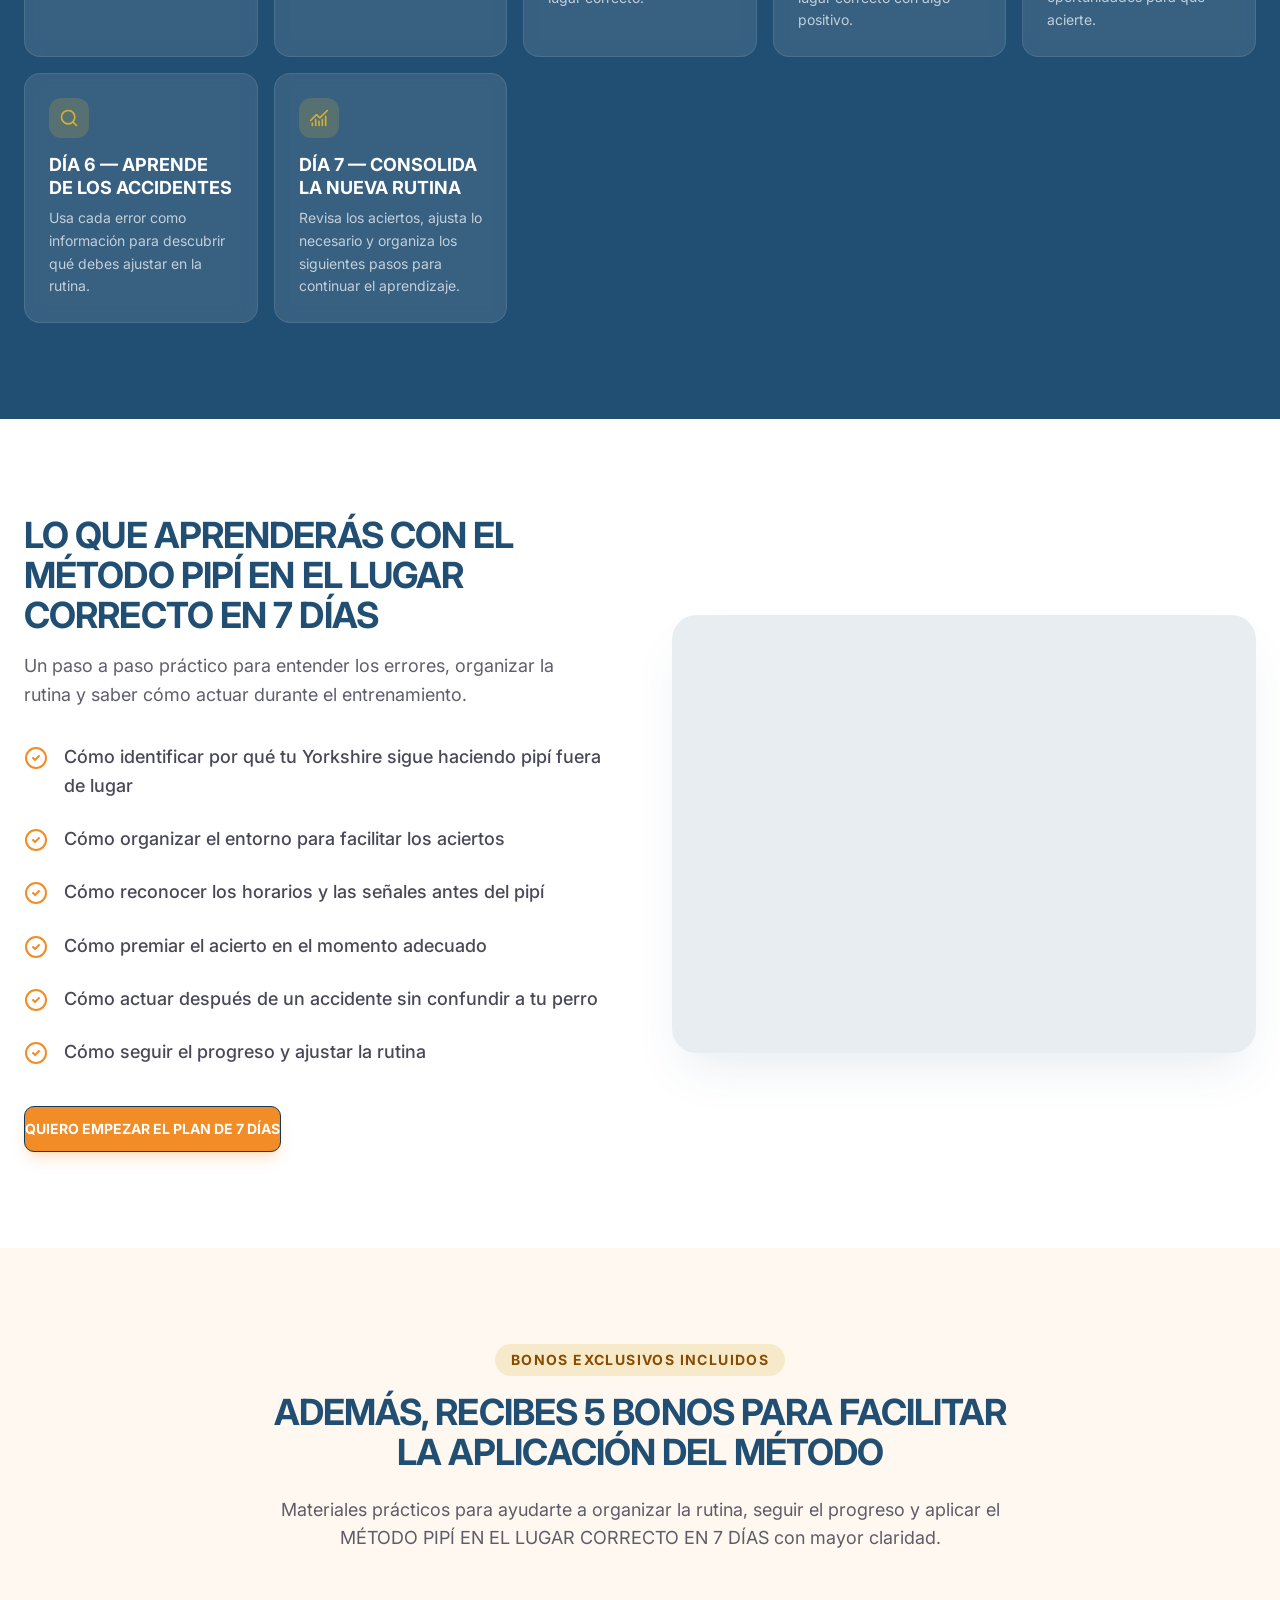
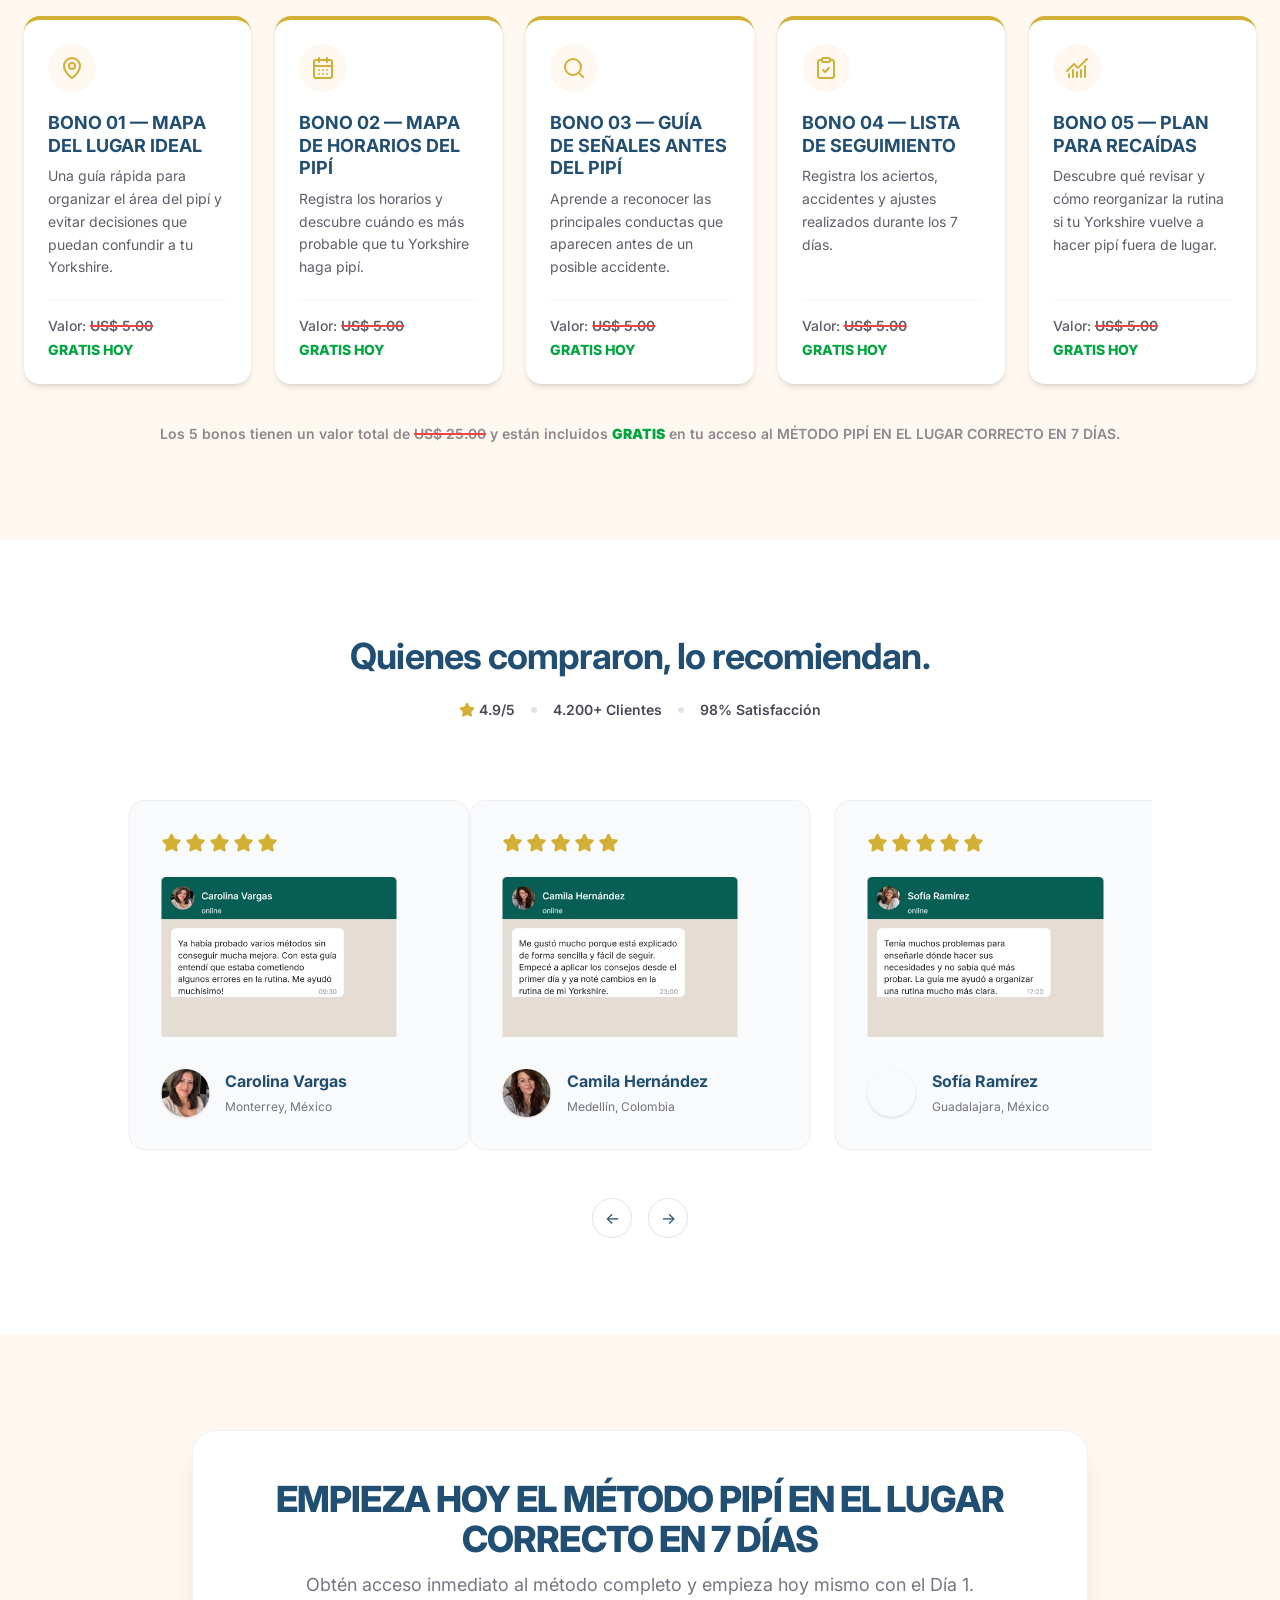
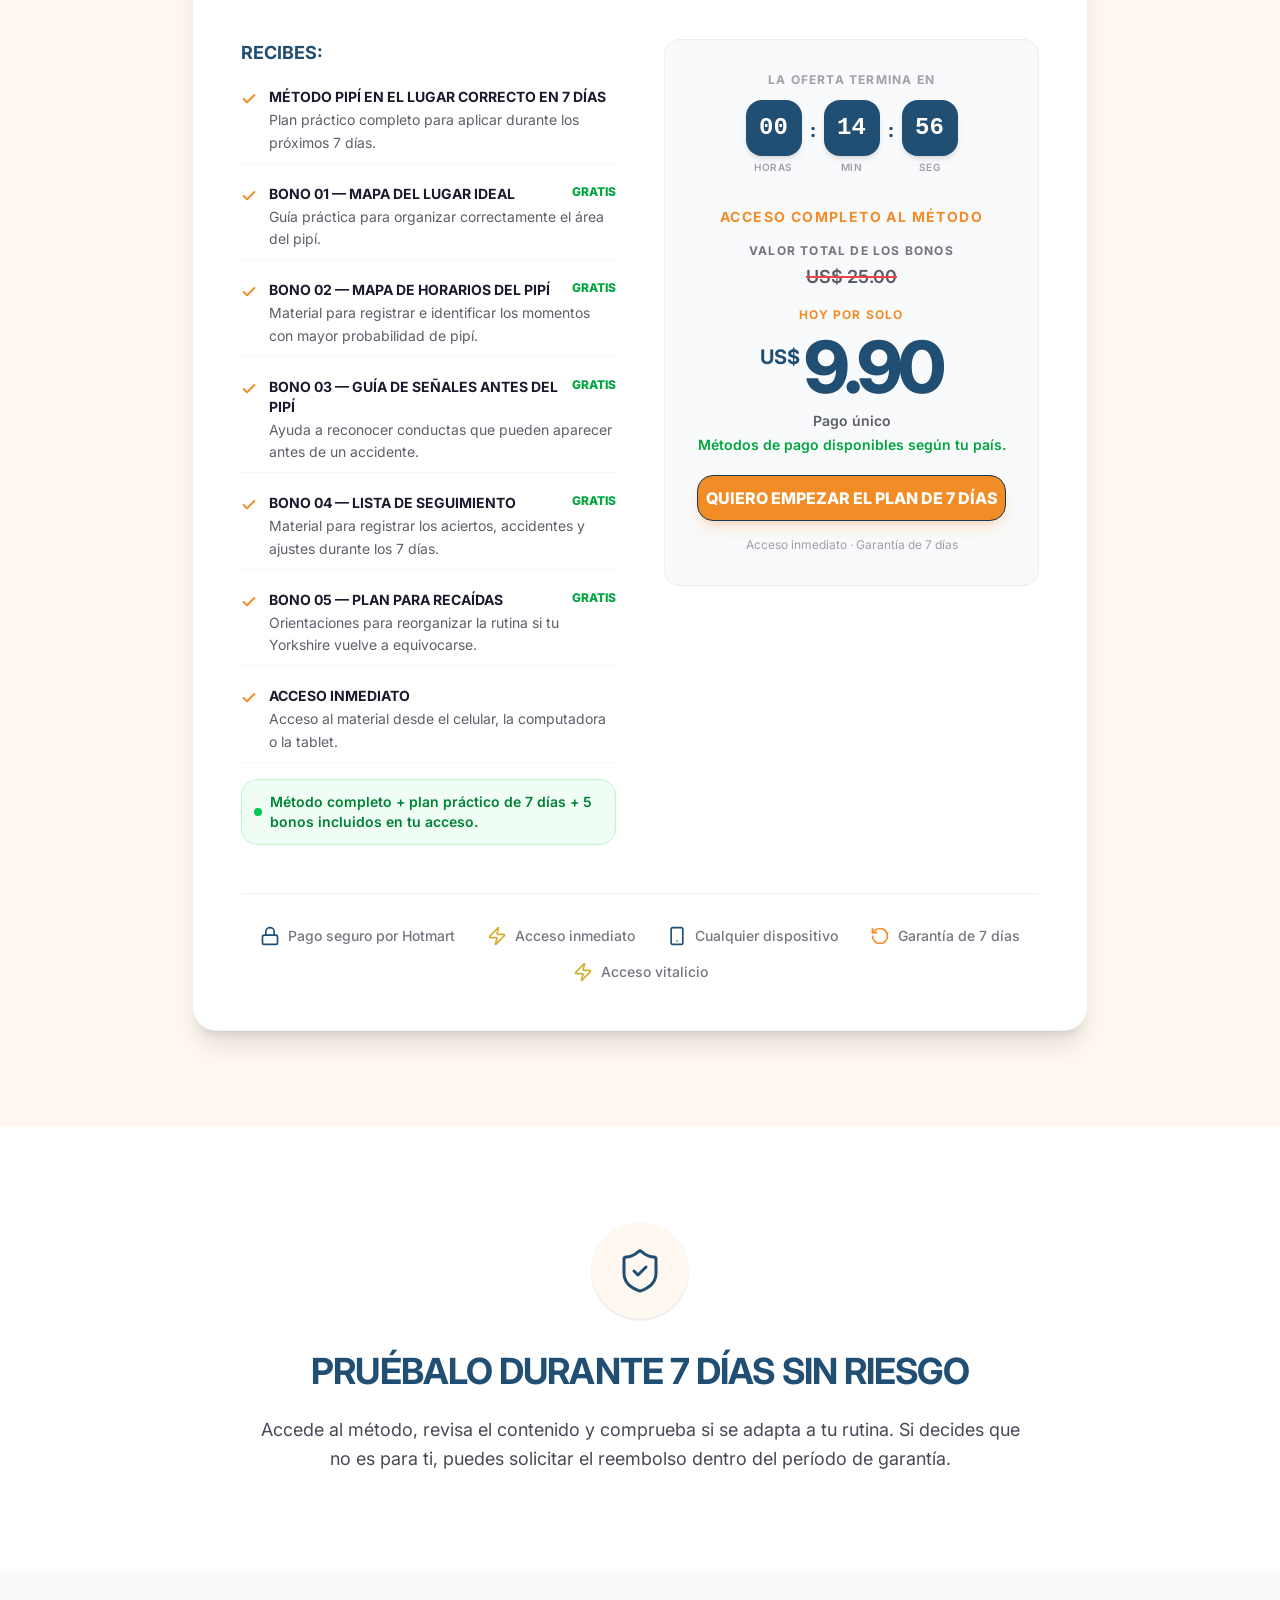
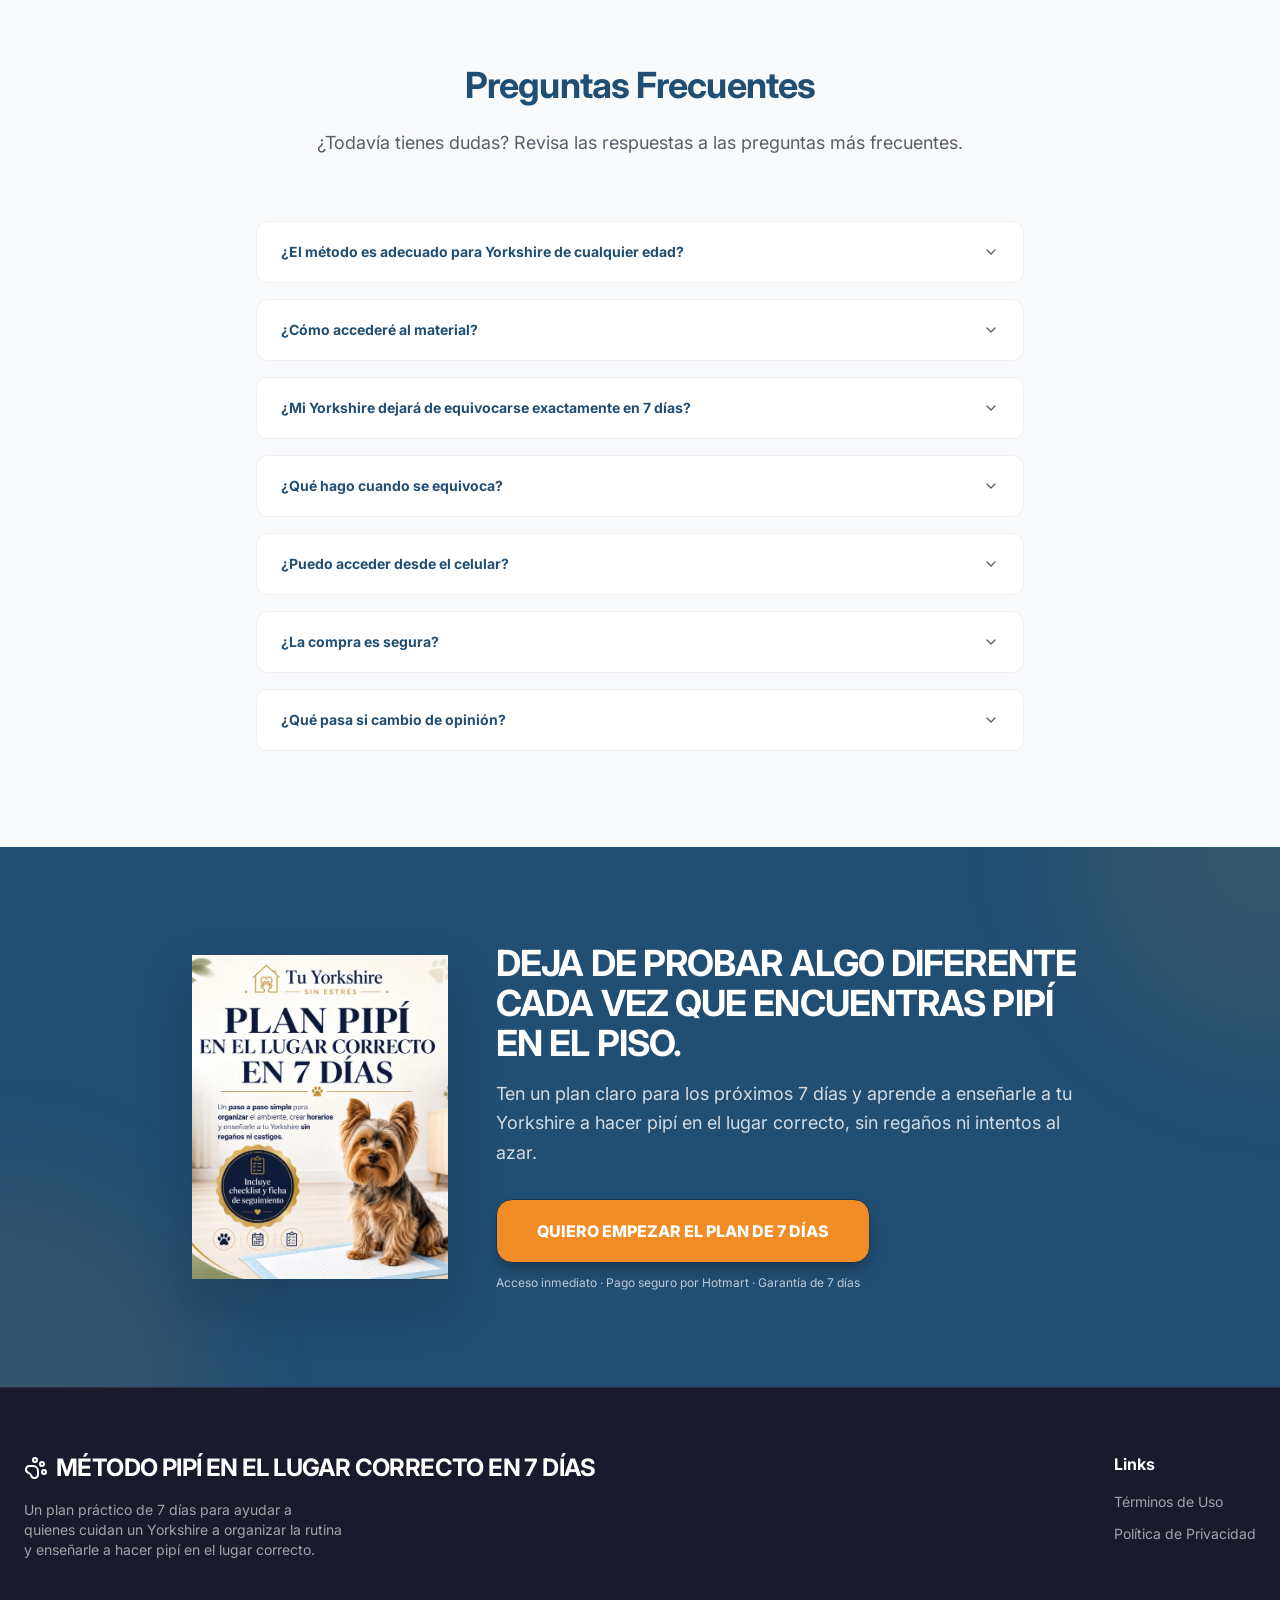
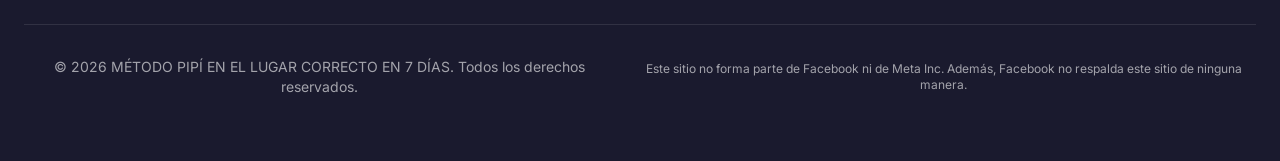
==== commit 6ec97b58: "Atualiza checkout Hotmart com bid" ====
--- a/index.html
+++ b/index.html
@@ -28,7 +28,7 @@
     fbq('track', 'PageView');
     </script>
     <!-- End Meta Pixel Code -->
-    <script type="module" crossorigin src="/assets/index-es-hotmart-redirect-fixed.js"></script>
+    <script type="module" crossorigin src="/assets/index-es-hotmart-bid-1789911665424.js"></script>
     <link rel="stylesheet" crossorigin href="/assets/index-C_XGtfu9.css">
   </head>
   <body>
